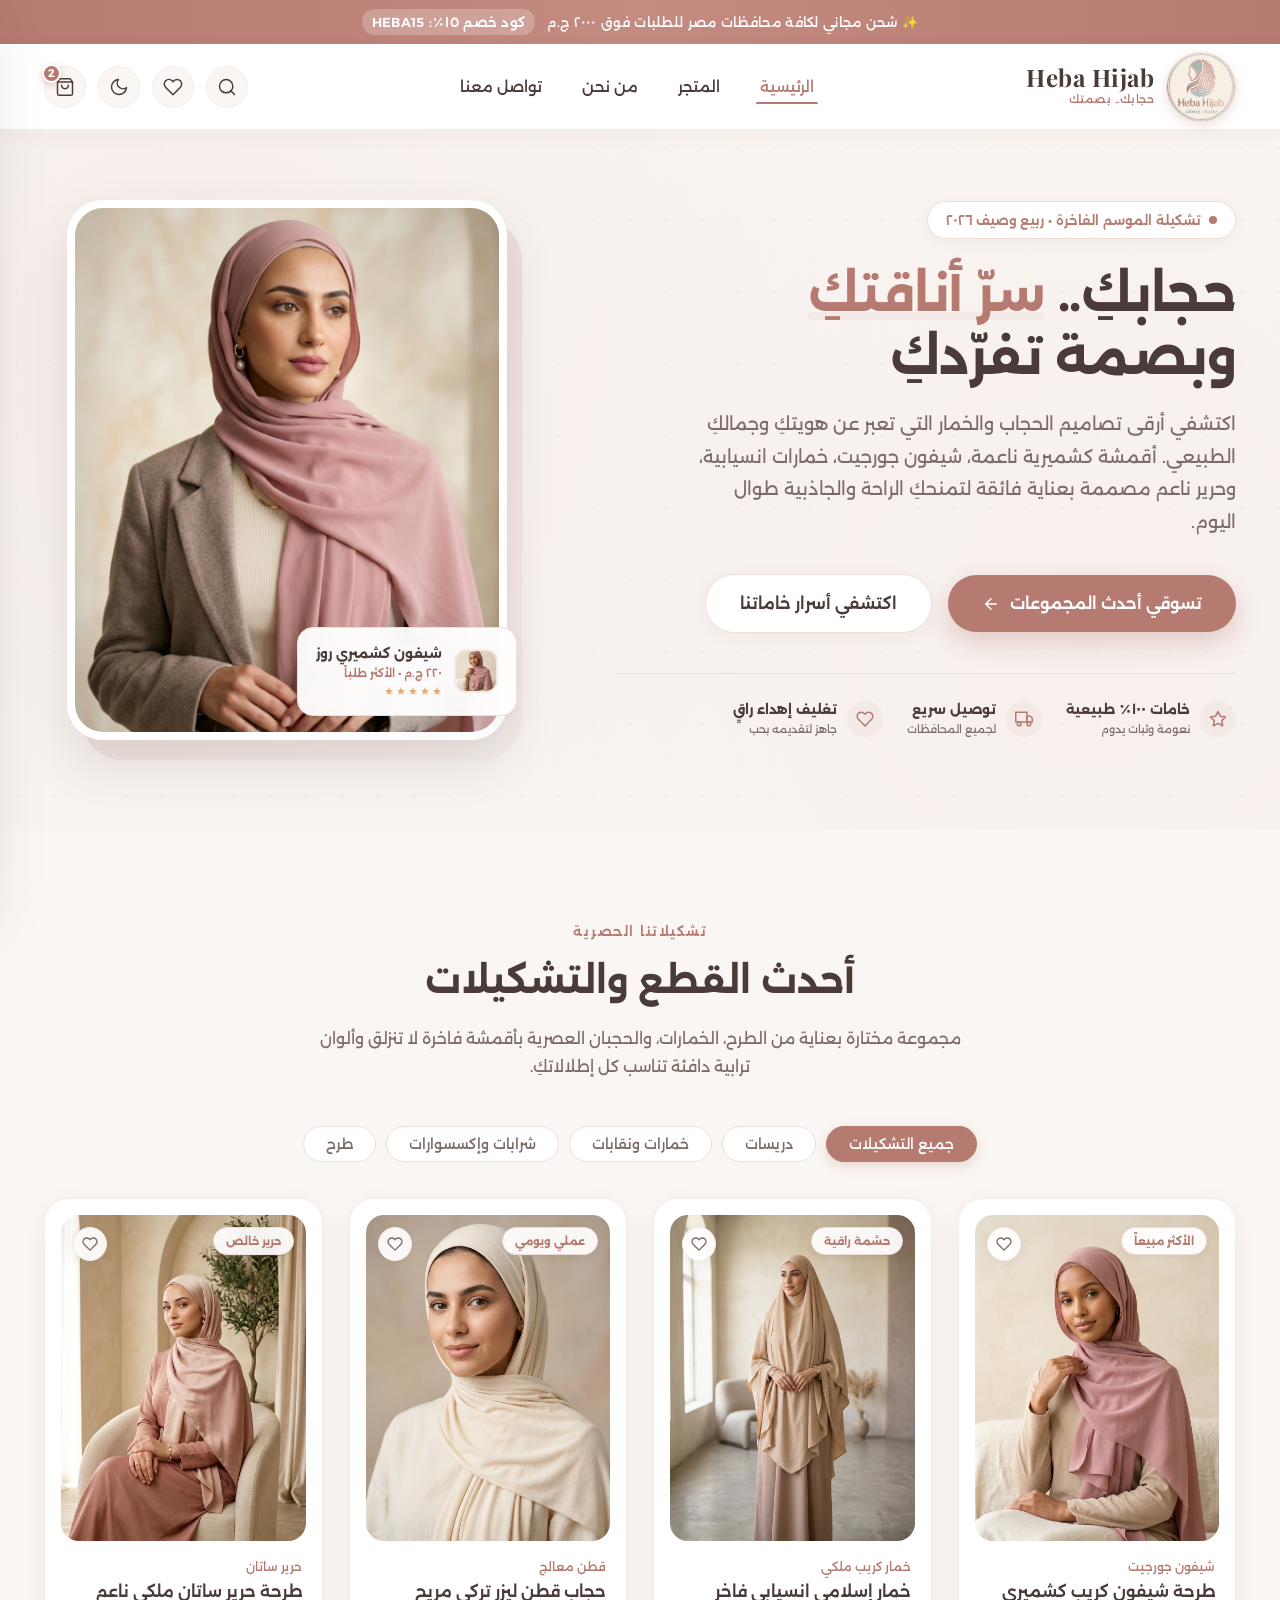
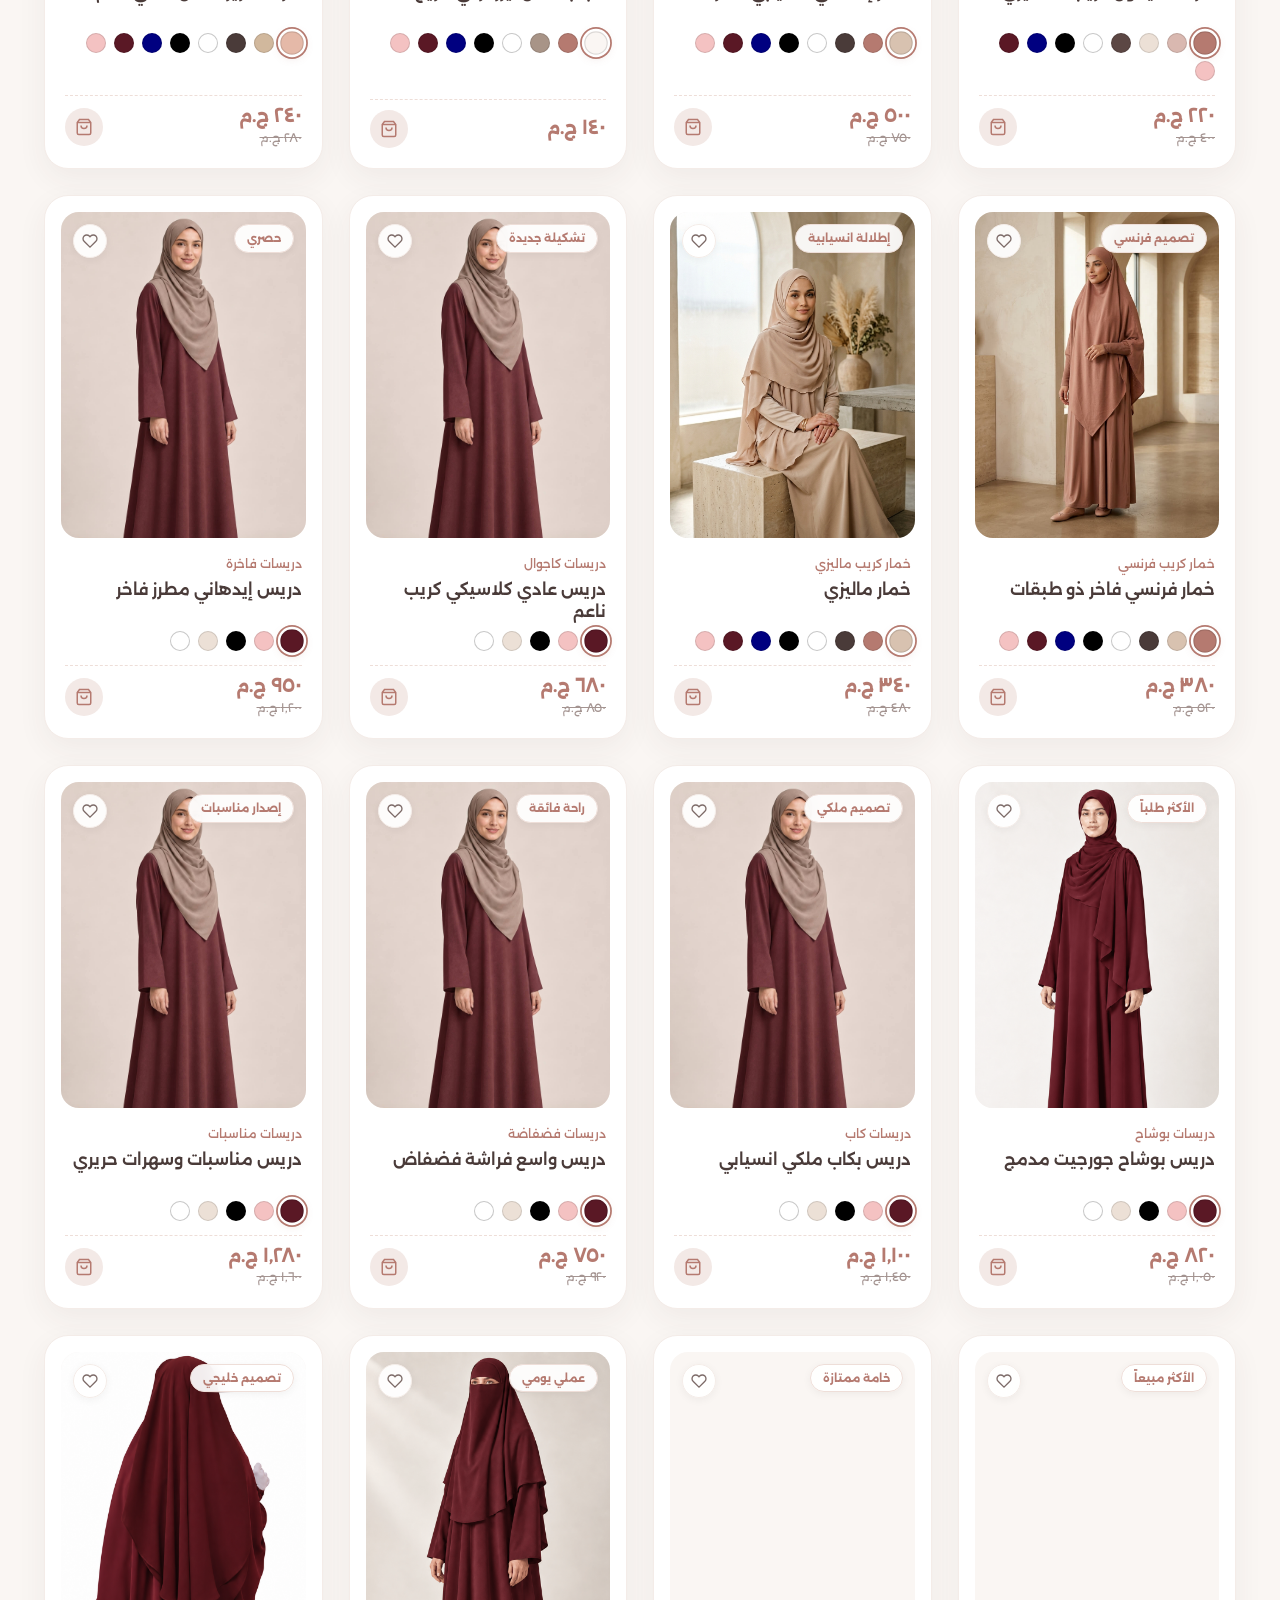
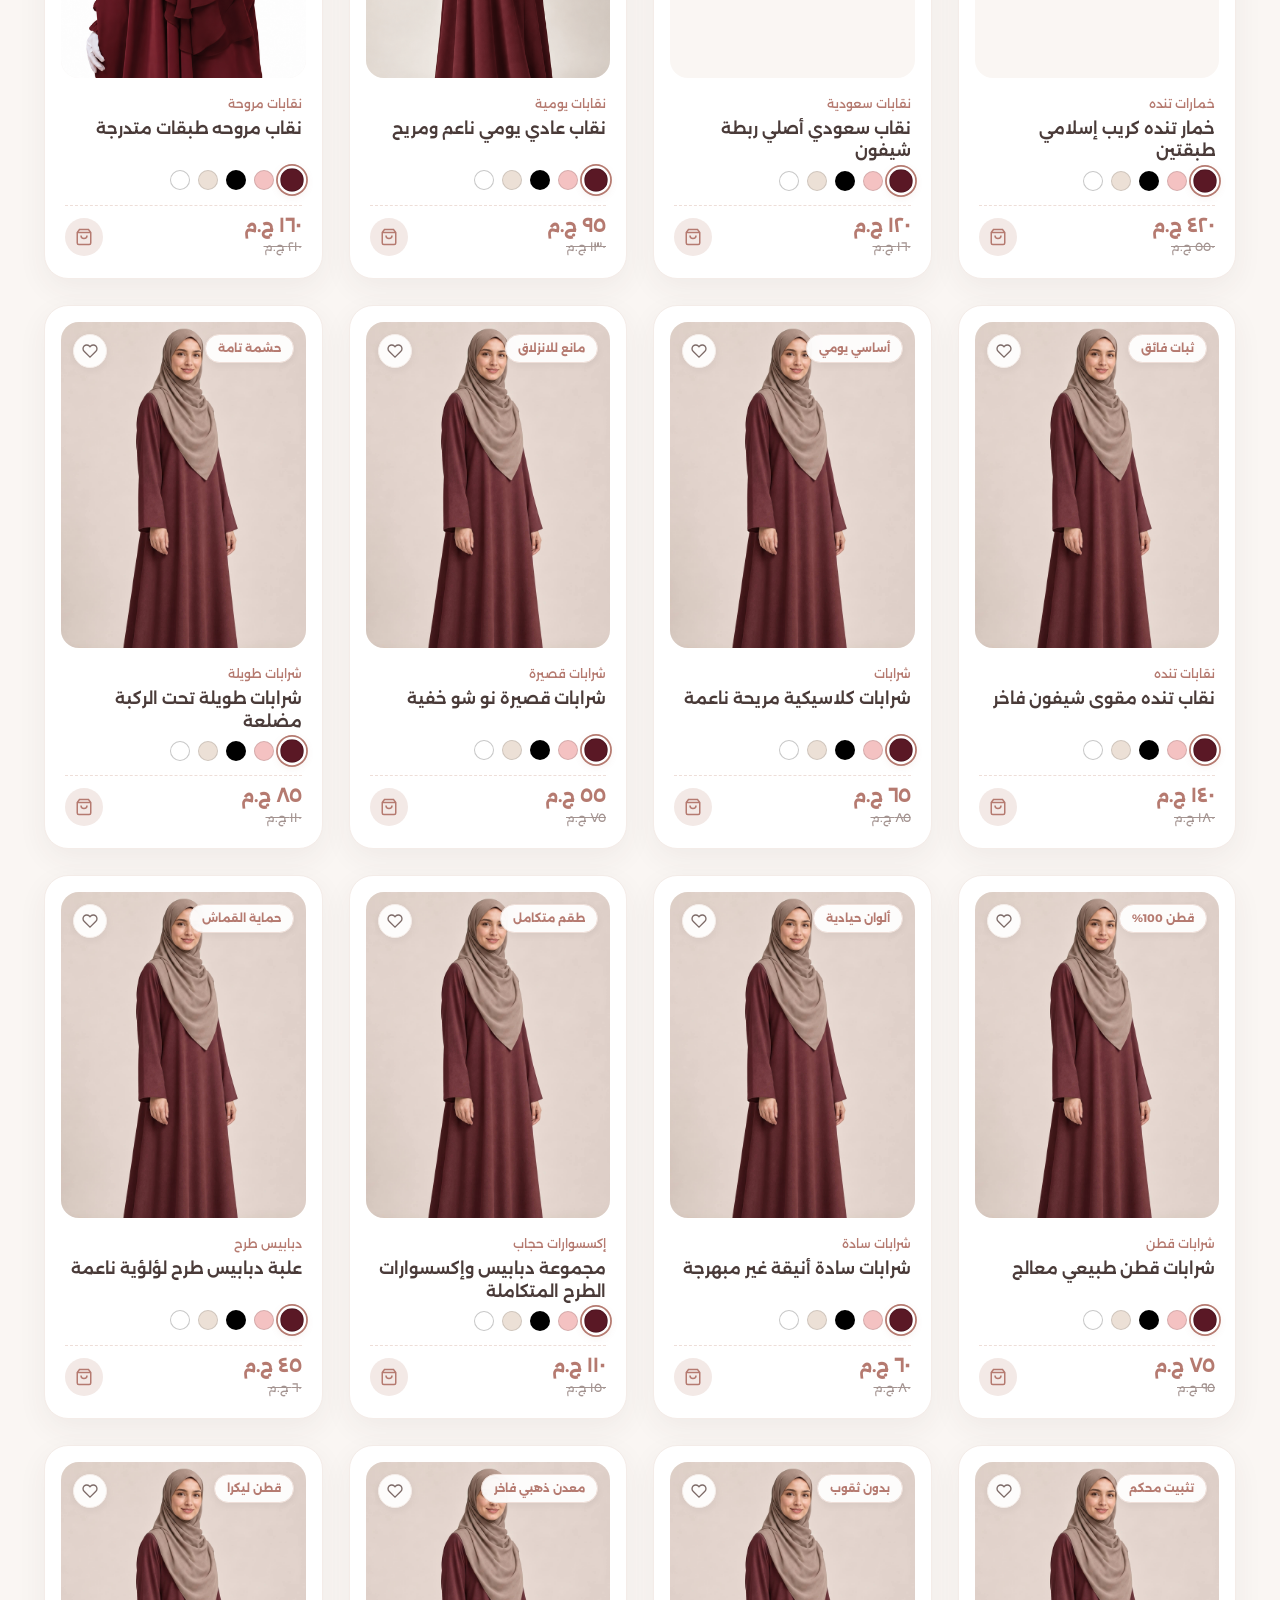
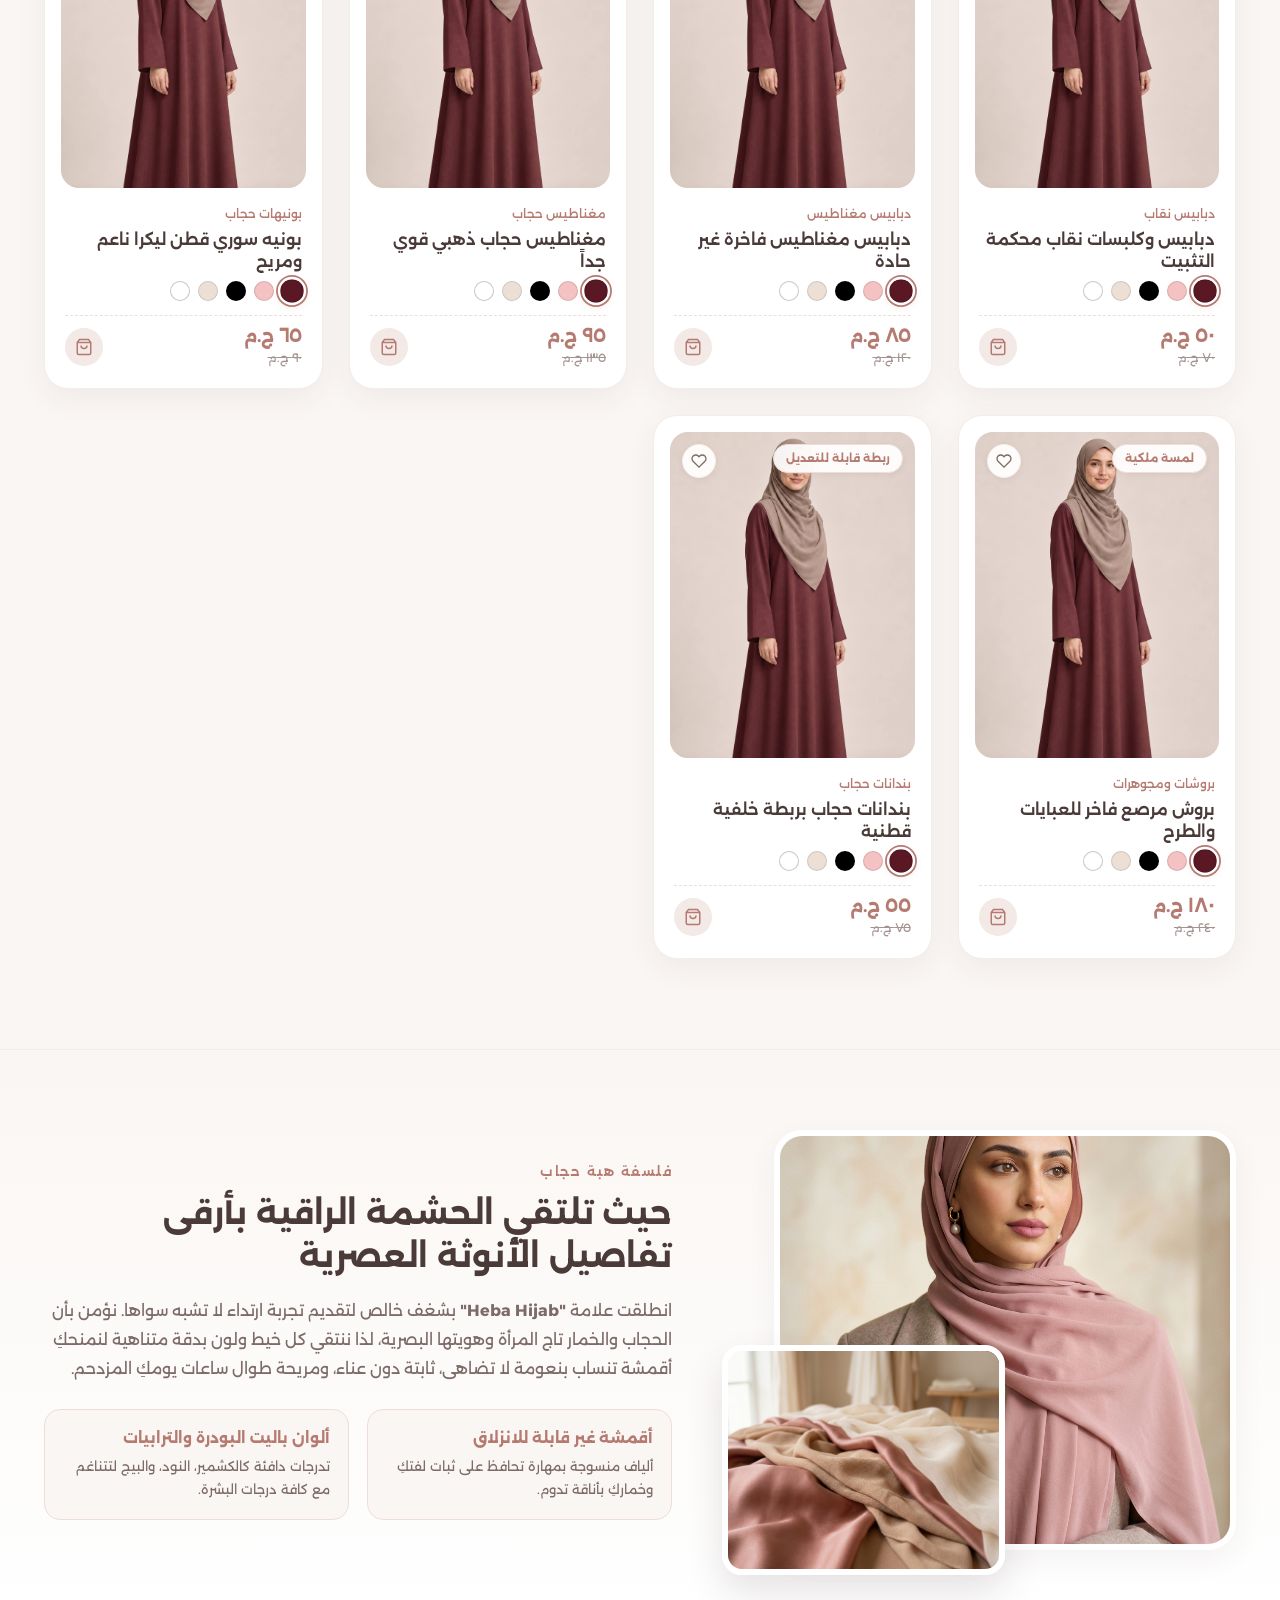
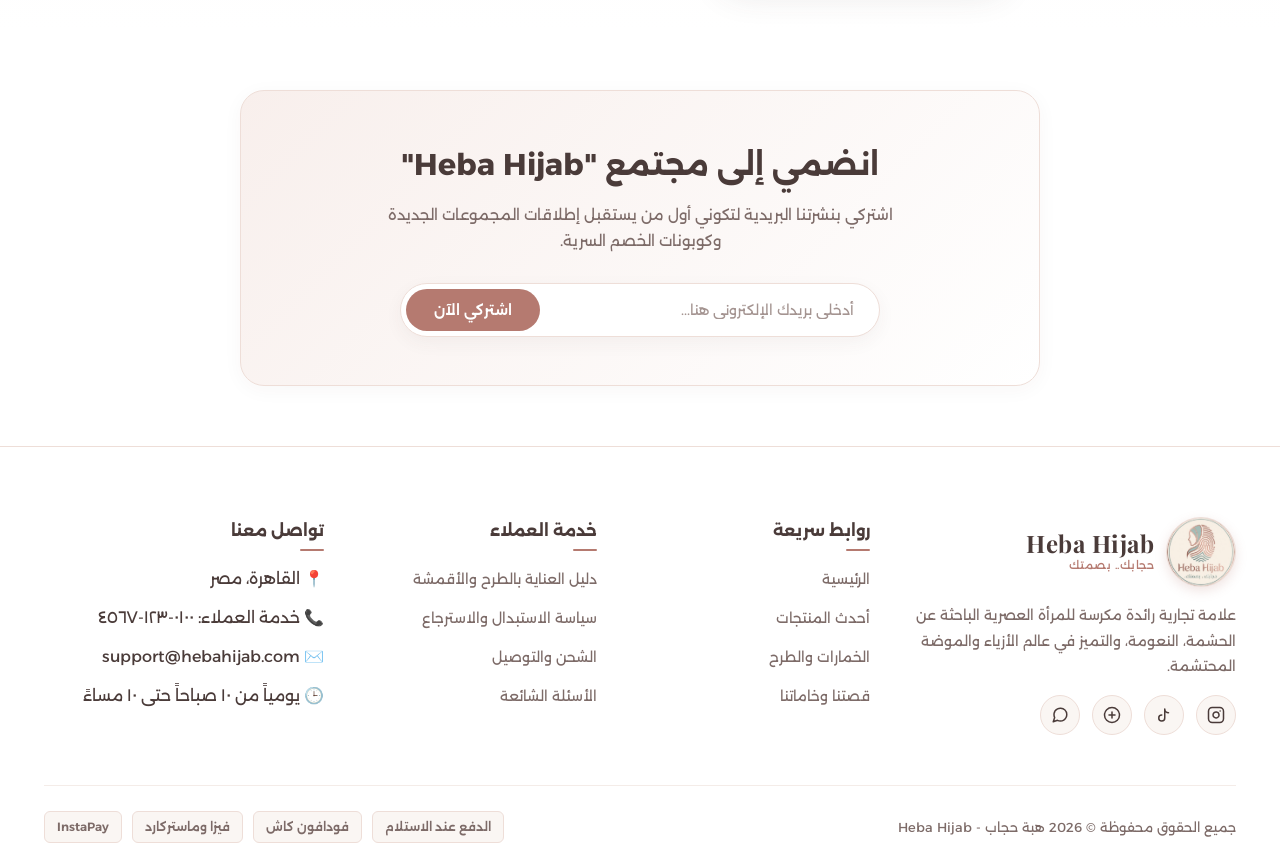
==== index.html @ 10b99b1f "update" ====
<!doctype html>
<html lang="ar" dir="rtl">
  <head>
    <meta charset="UTF-8" />
    <meta name="viewport" content="width=device-width, initial-scale=1.0" />
    <title>Heba Hijab | هبة حجاب - أزياء محتشمة، طرح وخمارات فاخرة</title>

    <!-- Primary Meta Tags for SEO -->
    <meta
      name="description"
      content="تسوقي أرقى أزياء المحجبات، طرح شيفون جورجيت، خمارات انسيابية، وحجاب قطن تركي وحرير من هبة حجاب Heba Hijab. خامات طبيعية لا تنزلق وشحن لجميع محافظات مصر."
    />
    <meta
      name="keywords"
      content="هبة حجاب, Heba Hijab, حجاب, طرح, خمار, أزياء محتشمة, طرح شيفون كريب, خمار انسيابي, حجاب تركي, فاشن محجبات مصر, متجر حجاب, ملابس محجبات راقية"
    />
    <link rel="canonical" href="https://hebahijab.com/" />
    <meta
      name="robots"
      content="index, follow, max-image-preview:large, max-snippet:-1, max-video-preview:-1"
    />
    <meta name="author" content="Heba Hijab" />
    <meta name="publisher" content="Heba Hijab" />
    <meta name="geo.region" content="EG" />
    <meta name="geo.placename" content="Cairo" />

    <!-- Mobile Browser & Theme Color -->
    <meta name="theme-color" content="#b57a70" />
    <meta name="msapplication-navbutton-color" content="#b57a70" />
    <meta name="apple-mobile-web-app-status-bar-style" content="#b57a70" />

    <!-- Open Graph / Facebook / WhatsApp -->
    <meta property="og:type" content="website" />
    <meta property="og:url" content="https://hebahijab.com/" />
    <meta property="og:site_name" content="Heba Hijab | هبة حجاب" />
    <meta
      property="og:title"
      content="Heba Hijab | هبة حجاب - أزياء محتشمة، طرح وخمارات فاخرة"
    />
    <meta
      property="og:description"
      content="اكتشفي تشكيلة هبة حجاب الحصرية من الطرح الشيفون، الخمارات الانسيابية، وأطقم الحجاب الفاخرة بأرقى الخامات الطبيعية والتوصيل لكافة المحافظات."
    />
    <meta
      property="og:image"
      content="https://hebahijab.com/images/hero_hijab.jpg"
    />
    <meta property="og:image:width" content="1200" />
    <meta property="og:image:height" content="630" />
    <meta
      property="og:image:alt"
      content="تشكيلة هبة حجاب الفاخرة للأزياء المحتشمة"
    />
    <meta property="og:locale" content="ar_EG" />

    <!-- Twitter Cards -->
    <meta name="twitter:card" content="summary_large_image" />
    <meta
      name="twitter:title"
      content="Heba Hijab | هبة حجاب - أزياء محتشمة وأناقة متفردة"
    />
    <meta
      name="twitter:description"
      content="تسوقي أرقى تصاميم الحجاب والخمار والأقمشة الملكية مع هبة حجاب Heba Hijab. شحن لجميع محافظات مصر."
    />
    <meta
      name="twitter:image"
      content="https://hebahijab.com/images/hero_hijab.jpg"
    />
    <meta
      name="twitter:image:alt"
      content="موديل هبة حجاب ترتدي الحجاب الفاخر"
    />

    <!-- Google Fonts: Alexandria (Modern Arabic Sans) & Playfair Display (Luxury Latin) -->
    <link rel="preconnect" href="https://fonts.googleapis.com" />
    <link rel="preconnect" href="https://fonts.gstatic.com" crossorigin />
    <link
      href="https://fonts.googleapis.com/css2?family=Alexandria:wght@300;400;500;600;700&family=Playfair+Display:ital,wght@0,600;0,700;1,500&display=swap"
      rel="stylesheet"
    />

    <!-- Stylesheet -->
    <link rel="stylesheet" href="style.css" />

    <!-- Schema.org JSON-LD Structured Data for Google Rich Snippets -->
    <script type="application/ld+json">
      {
        "@context": "https://schema.org",
        "@graph": [
          {
            "@type": "ClothingStore",
            "@id": "https://hebahijab.com/#store",
            "name": "Heba Hijab | هبة حجاب",
            "url": "https://hebahijab.com/",
            "logo": "https://hebahijab.com/images/logo.png",
            "image": "https://hebahijab.com/images/hero_hijab.jpg",
            "description": "علامة تجارية مصرية رائدة للأزياء المحتشمة، الطرح الشيفون، الخمارات الانسيابية، وحجاب القطن والحرير الفاخر.",
            "priceRange": "$$",
            "currenciesAccepted": "EGP",
            "paymentAccepted": "Cash, Credit Card, Mobile Wallet",
            "address": {
              "@type": "PostalAddress",
              "addressCountry": "EG",
              "addressLocality": "Cairo"
            }
          },
          {
            "@type": "WebSite",
            "@id": "https://hebahijab.com/#website",
            "url": "https://hebahijab.com/",
            "name": "Heba Hijab",
            "publisher": {
              "@id": "https://hebahijab.com/#store"
            }
          },
          {
            "@type": "ItemList",
            "name": "أحدث تشكيلات هبة حجاب الحصرية",
            "itemListElement": [
              {
                "@type": "ListItem",
                "position": 1,
                "item": {
                  "@type": "Product",
                  "name": "طرحة شيفون كريب كشميري",
                  "image": "https://hebahijab.com/images/product_chiffon.jpg",
                  "description": "طرحة شيفون كريب كشميري ناعمة وثابتة لا تنزلق، مصممة بلون كشميري هادئ.",
                  "sku": "HH-CHIFFON-01",
                  "brand": {
                    "@type": "Brand",
                    "name": "Heba Hijab"
                  },
                  "offers": {
                    "@type": "Offer",
                    "price": "220.00",
                    "priceCurrency": "EGP",
                    "availability": "https://schema.org/InStock",
                    "url": "https://hebahijab.com/#products"
                  }
                }
              },
              {
                "@type": "ListItem",
                "position": 2,
                "item": {
                  "@type": "Product",
                  "name": "خمار إسلامي انسيابي فاخر",
                  "image": "https://hebahijab.com/images/product_khimar.jpg",
                  "description": "خمار إسلامي كريب ملكي بقصة انسيابية واسعة وحشمة تامة بلون بيج نود جذاب.",
                  "sku": "HH-KHIMAR-02",
                  "brand": {
                    "@type": "Brand",
                    "name": "Heba Hijab"
                  },
                  "offers": {
                    "@type": "Offer",
                    "price": "500.00",
                    "priceCurrency": "EGP",
                    "availability": "https://schema.org/InStock",
                    "url": "https://hebahijab.com/#products"
                  }
                }
              },
              {
                "@type": "ListItem",
                "position": 3,
                "item": {
                  "@type": "Product",
                  "name": "حجاب قطن ليزر تركي مريح",
                  "image": "https://hebahijab.com/images/product_cotton.jpg",
                  "description": "حجاب قطن معالج ليزر تركي مريح، خفيف وعملي للاستخدام اليومي المستمر.",
                  "sku": "HH-COTTON-03",
                  "brand": {
                    "@type": "Brand",
                    "name": "Heba Hijab"
                  },
                  "offers": {
                    "@type": "Offer",
                    "price": "140.00",
                    "priceCurrency": "EGP",
                    "availability": "https://schema.org/InStock",
                    "url": "https://hebahijab.com/#products"
                  }
                }
              },
              {
                "@type": "ListItem",
                "position": 4,
                "item": {
                  "@type": "Product",
                  "name": "طرحة حرير ساتان ملكي ناعم",
                  "image": "https://hebahijab.com/images/product_silk.jpg",
                  "description": "طرحة حرير ساتان ملكية بلمعة أنثوية فاخرة وخامة ناعمة على البشرة للمناسبات والسهرات.",
                  "sku": "HH-SILK-04",
                  "brand": {
                    "@type": "Brand",
                    "name": "Heba Hijab"
                  },
                  "offers": {
                    "@type": "Offer",
                    "price": "240.00",
                    "priceCurrency": "EGP",
                    "availability": "https://schema.org/InStock",
                    "url": "https://hebahijab.com/#products"
                  }
                }
              },
              {
                "@type": "ListItem",
                "position": 5,
                "item": {
                  "@type": "Product",
                  "name": "خمار فرنسي فاخر ذو طبقات",
                  "image": "https://hebahijab.com/images/product_french_khimar.jpg",
                  "description": "خمار فرنسي فاخر ذو طبقات كريب ناعم وقصة مثلثة منسدلة بأكمام مدمجة لحشمة راقية وأناقة لا تضاهى.",
                  "sku": "HH-FR-KHIMAR-05",
                  "brand": {
                    "@type": "Brand",
                    "name": "Heba Hijab"
                  },
                  "offers": {
                    "@type": "Offer",
                    "price": "380.00",
                    "priceCurrency": "EGP",
                    "availability": "https://schema.org/InStock",
                    "url": "https://hebahijab.com/#products"
                  }
                }
              },
              {
                "@type": "ListItem",
                "position": 6,
                "item": {
                  "@type": "Product",
                  "name": "خمار ماليزي انسيابي كريب",
                  "image": "https://hebahijab.com/images/product_malaysian_khimar.jpg",
                  "description": "خمار ماليزي انسيابي كريب ناعم بطبقات متدرجة أنيقة وراحة استثنائية للاستخدام اليومي والمناسبات.",
                  "sku": "HH-MY-KHIMAR-06",
                  "brand": {
                    "@type": "Brand",
                    "name": "Heba Hijab"
                  },
                  "offers": {
                    "@type": "Offer",
                    "price": "340.00",
                    "priceCurrency": "EGP",
                    "availability": "https://schema.org/InStock",
                    "url": "https://hebahijab.com/#products"
                  }
                }
              }
            ]
          }
        ]
      }
    </script>

    <!-- Prevent Theme FOUC (Flash of Unstyled Content) -->
    <script>
      (function () {
        try {
          var saved = localStorage.getItem('heba_theme');
          var systemDark = window.matchMedia('(prefers-color-scheme: dark)').matches;
          if (saved === 'dark' || (!saved && systemDark)) {
            document.documentElement.classList.add('dark-theme');
            document.documentElement.setAttribute('data-theme', 'dark');
          } else {
            document.documentElement.classList.remove('dark-theme');
            document.documentElement.setAttribute('data-theme', 'light');
          }
        } catch (e) {}
      })();
    </script>
  </head>
  <body>
    <!-- Top Announcement Bar -->
    <aside class="top-bar" aria-label="شريط الإعلانات">
      <div class="top-bar-content">
        <span>✨ شحن مجاني لكافة محافظات مصر للطلبات فوق ٢٠٠٠ ج.م</span>
        <span class="discount-tag">كود خصم ١٥٪: HEBA15</span>
      </div>
    </aside>

    <!-- Header & Navigation -->
    <header class="site-header">
      <div class="container nav-inner">
        <!-- Brand Logo -->
        <a href="#" class="brand-logo" aria-label="Heba Hijab الرئيسية">
          <img src="images/logo.png" alt="شعار هبة حجاب - Heba Hijab" class="logo-monogram-img" width="48" height="48" />
          <div class="logo-text-group">
            <span class="brand-title">Heba Hijab</span>
            <span class="brand-subtitle">حجابك.. بصمتك</span>
          </div>
        </a>
        <!-- Navigation Links -->
        <nav>
          <ul class="nav-menu" id="navMenu">
            <li><a href="#hero" class="nav-link active">الرئيسية</a></li>
            <li><a href="#products" class="nav-link">المتجر</a></li>
            <li><a href="#story" class="nav-link">من نحن</a></li>
            <li><a href="#contact" class="nav-link">تواصل معنا</a></li>
          </ul>
        </nav>
        <!-- Action Buttons: Search, Wishlist, Theme & Cart -->
        <div class="nav-actions">
          <!-- Search Icon Button -->
          <button
            class="action-btn"
            id="searchOpenBtn"
            aria-label="البحث عن منتجات"
            title="البحث"
          >
            <svg
              viewBox="0 0 24 24"
              fill="none"
              stroke="currentColor"
              stroke-linecap="round"
              stroke-linejoin="round"
            >
              <circle cx="11" cy="11" r="8"></circle>
              <line x1="21" y1="21" x2="16.65" y2="16.65"></line>
            </svg>
          </button>
          <!-- Wishlist Icon (Redirects to favorites.html) -->
          <a
            href="favorites.html"
            class="action-btn"
            id="wishlistHeaderBtn"
            aria-label="المفضلة"
            title="المفضلة"
          >
            <svg
              viewBox="0 0 24 24"
              fill="none"
              stroke="currentColor"
              stroke-linecap="round"
              stroke-linejoin="round"
            >
              <path
                d="M20.84 4.61a5.5 5.5 0 0 0-7.78 0L12 5.67l-1.06-1.06a5.5 5.5 0 0 0-7.78 7.78l1.06 1.06L12 21.23l7.78-7.78 1.06-1.06a5.5 5.5 0 0 0 0-7.78z"
              ></path>
            </svg>
            <span class="cart-badge wishlist-badge" id="wishlistCount" style="display: none;">0</span>
          </a>
          <!-- Theme Toggle (Dark/Light Mode) -->
          <button
            class="action-btn theme-toggle-btn"
            id="themeToggleBtn"
            aria-label="تبديل الوضع الليلي والنهاري"
            title="تبديل المظهر"
          >
            <!-- Moon Icon (for Light Mode) -->
            <svg
              class="theme-icon moon-icon"
              viewBox="0 0 24 24"
              fill="none"
              stroke="currentColor"
              stroke-width="2"
              stroke-linecap="round"
              stroke-linejoin="round"
            >
              <path d="M21 12.79A9 9 0 1 1 11.21 3 7 7 0 0 0 21 12.79z"></path>
            </svg>
            <!-- Sun Icon (for Dark Mode) -->
            <svg
              class="theme-icon sun-icon"
              viewBox="0 0 24 24"
              fill="none"
              stroke="currentColor"
              stroke-width="2"
              stroke-linecap="round"
              stroke-linejoin="round"
            >
              <circle cx="12" cy="12" r="5"></circle>
              <line x1="12" y1="1" x2="12" y2="3"></line>
              <line x1="12" y1="21" x2="12" y2="23"></line>
              <line x1="4.22" y1="4.22" x2="5.64" y2="5.64"></line>
              <line x1="18.36" y1="18.36" x2="19.78" y2="19.78"></line>
              <line x1="1" y1="12" x2="3" y2="12"></line>
              <line x1="21" y1="12" x2="23" y2="12"></line>
              <line x1="4.22" y1="19.78" x2="5.64" y2="18.36"></line>
              <line x1="18.36" y1="5.64" x2="19.78" y2="4.22"></line>
            </svg>
          </button>
          <!-- Cart Button with Count Badge -->
          <button
            class="action-btn"
            id="cartOpenBtn"
            aria-label="سلة التسوق"
            title="سلة التسوق"
          >
            <svg
              viewBox="0 0 24 24"
              fill="none"
              stroke="currentColor"
              stroke-linecap="round"
              stroke-linejoin="round"
            >
              <path
                d="M6 2L3 6v14a2 2 0 0 0 2 2h14a2 2 0 0 0 2-2V6l-3-4z"
              ></path>
              <line x1="3" y1="6" x2="21" y2="6"></line>
              <path d="M16 10a4 4 0 0 1-8 0"></path>
            </svg>
            <span class="cart-badge" id="cartCount">2</span>
          </button>
          <!-- Mobile Menu Hamburger -->
          <button
            class="mobile-toggle"
            id="mobileToggle"
            aria-label="القائمة الجانبية"
          >
            <svg
              viewBox="0 0 24 24"
              fill="none"
              stroke="currentColor"
              stroke-width="2"
              stroke-linecap="round"
              stroke-linejoin="round"
            >
              <line x1="3" y1="12" x2="21" y2="12"></line>
              <line x1="3" y1="6" x2="21" y2="6"></line>
              <line x1="3" y1="18" x2="21" y2="18"></line>
            </svg>
          </button>
        </div>
      </div>

      <!-- Expandable Live Search Overlay -->
      <div class="header-search-overlay" id="headerSearchOverlay" aria-hidden="true">
        <div class="container search-overlay-inner">
          <div class="search-input-wrapper">
            <span class="search-icon-decor" aria-hidden="true">
              <svg viewBox="0 0 24 24" fill="none" stroke="currentColor" stroke-width="2" stroke-linecap="round" stroke-linejoin="round">
                <circle cx="11" cy="11" r="8"></circle>
                <line x1="21" y1="21" x2="16.65" y2="16.65"></line>
              </svg>
            </span>
            <input
              type="search"
              class="header-search-input"
              id="headerSearchInput"
              placeholder="ابحثي عن طرحة، خمار، لون (مثل: شيفون، كشمير، أسود)..."
              aria-label="ابحثي في المتجر"
              autocomplete="off"
              spellcheck="false"
            />
            <button
              type="button"
              class="search-clear-btn"
              id="searchClearBtn"
              aria-label="مسح نص البحث"
              title="مسح النص"
              style="display: none;"
            >مسح</button>
          </div>
          <button
            type="button"
            class="action-btn search-close-btn"
            id="searchCloseBtn"
            aria-label="إغلاق البحث"
            title="إغلاق"
          >
            <svg viewBox="0 0 24 24" fill="none" stroke="currentColor" stroke-width="2" stroke-linecap="round" stroke-linejoin="round">
              <line x1="18" y1="6" x2="6" y2="18"></line>
              <line x1="6" y1="6" x2="18" y2="18"></line>
            </svg>
          </button>
        </div>
      </div>
    </header>

    <!-- Main Content -->
    <main>
      <!-- Hero Section -->
      <section class="hero" id="hero">
        <div class="container hero-grid">
          <!-- Text Content -->
          <div class="hero-content">
            <div class="hero-badge">
              <span class="hero-badge-icon"></span>
              <span>تشكيلة الموسم الفاخرة • ربيع وصيف ٢٠٢٦</span>
            </div>

            <h1>
              حجابكِ.. <span class="highlight">سرّ أناقتكِ</span> وبصمة تفرّدكِ
            </h1>

            <p class="subtitle">
              اكتشفي أرقى تصاميم الحجاب والخمار التي تعبر عن هويتكِ وجمالكِ
              الطبيعي. أقمشة كشميرية ناعمة، شيفون جورجيت، خمارات انسيابية، وحرير
              ناعم مصممة بعناية فائقة لتمنحكِ الراحة والجاذبية طوال اليوم.
            </p>

            <div class="hero-cta-group">
              <a href="#products" class="btn btn-primary">
                <span>تسوقي أحدث المجموعات</span>
                <svg viewBox="0 0 24 24" fill="none" stroke="currentColor">
                  <path
                    stroke-linecap="round"
                    stroke-linejoin="round"
                    d="M19 12H5M12 19l-7-7 7-7"
                  />
                </svg>
              </a>
              <a href="#story" class="btn btn-secondary">
                <span>اكتشفي أسرار خاماتنا</span>
              </a>
            </div>

            <!-- Trust Chips -->
            <div class="hero-features">
              <div class="feature-item">
                <div class="feature-icon">
                  <svg
                    viewBox="0 0 24 24"
                    fill="none"
                    stroke="currentColor"
                    stroke-width="2"
                    stroke-linecap="round"
                    stroke-linejoin="round"
                  >
                    <path
                      d="M12 2l3.09 6.26L22 9.27l-5 4.87 1.18 6.88L12 17.77l-6.18 3.25L7 14.14 2 9.27l6.91-1.01L12 2z"
                    ></path>
                  </svg>
                </div>
                <div class="feature-text">
                  <h3 class="feature-title">خامات ١٠٠٪ طبيعية</h3>
                  <p>نعومة وثبات يدوم</p>
                </div>
              </div>

              <div class="feature-item">
                <div class="feature-icon">
                  <svg
                    viewBox="0 0 24 24"
                    fill="none"
                    stroke="currentColor"
                    stroke-width="2"
                    stroke-linecap="round"
                    stroke-linejoin="round"
                  >
                    <rect x="1" y="3" width="15" height="13"></rect>
                    <polygon
                      points="16 8 20 8 23 11 23 16 16 16 8"
                    ></polygon>
                    <circle cx="5.5" cy="18.5" r="2.5"></circle>
                    <circle cx="18.5" cy="18.5" r="2.5"></circle>
                  </svg>
                </div>
                <div class="feature-text">
                  <h3 class="feature-title">توصيل سريع</h3>
                  <p>لجميع المحافظات</p>
                </div>
              </div>

              <div class="feature-item">
                <div class="feature-icon">
                  <svg
                    viewBox="0 0 24 24"
                    fill="none"
                    stroke="currentColor"
                    stroke-width="2"
                    stroke-linecap="round"
                    stroke-linejoin="round"
                  >
                    <path
                      d="M20.84 4.61a5.5 5.5 0 0 0-7.78 0L12 5.67l-1.06-1.06a5.5 5.5 0 0 0-7.78 7.78l1.06 1.06L12 21.23l7.78-7.78 1.06-1.06a5.5 5.5 0 0 0 0-7.78z"
                    ></path>
                  </svg>
                </div>
                <div class="feature-text">
                  <h3 class="feature-title">تغليف إهداء راقٍ</h3>
                  <p>جاهز لتقديمه بحب</p>
                </div>
              </div>
            </div>
          </div>

          <!-- Hero Visual Media -->
          <div class="hero-visual">
            <div class="hero-backdrop-shape"></div>
            <div class="hero-image-wrapper">
              <img
                src="images/hero_hijab.jpg"
                alt="موديل أنيقة ترتدي طرحة شيفون كريب كشميري وحجاب فاخر من هبة حجاب Heba Hijab"
                loading="eager"
                fetchpriority="high"
                width="600"
                height="800"
              />
            </div>

            <!-- Floating Quality Card -->
            <div class="hero-floating-card">
              <div class="floating-avatar">
                <img
                  src="images/product_chiffon.jpg"
                  alt="طرحة شيفون كشميري روز الأكثر طلباً"
                  width="44"
                  height="44"
                  loading="eager"
                />
              </div>
              <div class="floating-info">
                <h4 class="floating-title">شيفون كشميري روز</h4>
                <p>٢٢٠ ج.م • الأكثر طلباً</p>
                <div class="floating-rating">
                  <span>★</span><span>★</span><span>★</span><span>★</span
                  ><span>★</span>
                </div>
              </div>
            </div>
          </div>
        </div>
      </section>

      <!-- Featured Products Section -->
      <section class="products-section" id="products">
        <div class="container">
          <!-- Section Header -->
          <div class="section-header">
            <span class="section-subtitle">تشكيلاتنا الحصرية</span>
            <h2 class="section-title">أحدث القطع والتشكيلات</h2>
            <p class="section-description">
              مجموعة مختارة بعناية من الطرح، الخمارات، والحجبان العصرية بأقمشة
              فاخرة لا تنزلق وألوان ترابية دافئة تناسب كل إطلالاتكِ.
            </p>
          </div>

          <!-- Filter Tabs (Single Level: 5 Exact Main Categories) -->
          <div class="filter-tabs" role="tablist" aria-label="أقسام المتجر الرئيسية">
            <button class="filter-btn active" data-category="all" role="tab" aria-selected="true">
              جميع التشكيلات
            </button>
            <button class="filter-btn" data-category="dresses" role="tab" aria-selected="false">
              دريسات
            </button>
            <button class="filter-btn" data-category="khimars-niqabs" role="tab" aria-selected="false">
              خمارات ونقابات
            </button>
            <button class="filter-btn" data-category="accessories" role="tab" aria-selected="false">
              شرابات وإكسسوارات
            </button>
            <button class="filter-btn" data-category="scarves" role="tab" aria-selected="false">
              طرح
            </button>
          </div>

          <!-- Active Search Results Summary Banner -->
          <div class="search-results-summary" id="searchResultsSummary" style="display: none;" role="status" aria-live="polite">
            <div class="search-summary-info">
              <span class="search-summary-icon" aria-hidden="true">
                <svg viewBox="0 0 24 24" fill="none" stroke="currentColor" stroke-width="2" stroke-linecap="round" stroke-linejoin="round">
                  <circle cx="11" cy="11" r="8"></circle>
                  <line x1="21" y1="21" x2="16.65" y2="16.65"></line>
                </svg>
              </span>
              <span class="search-summary-text">
                نتائج البحث عن: <strong id="searchSummaryQuery"></strong>
                <span class="search-summary-separator">—</span>
                <span class="search-summary-count" id="searchSummaryCount"></span>
              </span>
            </div>
            <button type="button" class="search-summary-reset-btn" id="searchSummaryResetBtn" aria-label="إلغاء البحث وعرض التشكيلات">
              <svg viewBox="0 0 24 24" fill="none" stroke="currentColor" stroke-width="2" stroke-linecap="round" stroke-linejoin="round">
                <path d="M3 12a9 9 0 1 0 9-9 9.75 9.75 0 0 0-6.74 2.74L3 8"></path>
                <path d="M3 3v5h5"></path>
              </svg>
              <span>إلغاء البحث</span>
            </button>
          </div>

          <!-- Product Grid (6 Minimalist Premium Cards) -->
          <div class="product-grid" id="productGrid">
            <!-- Product Card 1: Chiffon Hijab -->
            <article
              class="product-card"
              data-category="scarves" data-subcategory="chiffon"
              data-id="chiffon-crepe"
              data-description="طرحة شيفون جورجيت كريب كشميري خفيفة وانسيابية وثابتة على الرأس تناسب الإطلالات اليومية والعملية والمناسبات"
            >
              <div class="product-thumb-wrapper">
                <span class="product-badge">الأكثر مبيعاً</span>
                <button
                  class="wishlist-btn"
                  aria-label="أضف إلى المفضلة"
                  title="المفضلة"
                >
                  <svg
                    viewBox="0 0 24 24"
                    fill="none"
                    stroke="currentColor"
                    stroke-width="2"
                  >
                    <path
                      d="M20.84 4.61a5.5 5.5 0 0 0-7.78 0L12 5.67l-1.06-1.06a5.5 5.5 0 0 0-7.78 7.78l1.06 1.06L12 21.23l7.78-7.78 1.06-1.06a5.5 5.5 0 0 0 0-7.78z"
                    ></path>
                  </svg>
                </button>
                <img
                  src="images/product_chiffon.jpg"
                  alt="طرحة شيفون كريب كشميري ناعمة بلون كشميري ترابي فاخر"
                  loading="lazy"
                  decoding="async"
                  width="400"
                  height="500"
                />
                <div class="quick-add-overlay">
                  <button
                    class="btn-quick-add"
                    onclick="addProductFromCard(this)"
                  >
                    <svg
                      width="16"
                      height="16"
                      viewBox="0 0 24 24"
                      fill="none"
                      stroke="currentColor"
                      stroke-width="2"
                    >
                      <line x1="12" y1="5" x2="12" y2="19"></line>
                      <line x1="5" y1="12" x2="19" y2="12"></line>
                    </svg>
                    <span>أضيفي للسلة سريعاً</span>
                  </button>
                </div>
              </div>
              <div class="product-content">
                <span class="product-category">شيفون جورجيت</span>
                <h3 class="product-title">طرحة شيفون كريب كشميري</h3>
                <div class="product-swatches">
                  <span
                    class="swatch active"
                    style="background-color: #b57a70"
                    title="وردي ترابي"
                    data-color-name="وردي ترابي"
                    data-img="images/product_chiffon.jpg"
                    role="button"
                    tabindex="0"
                    aria-label="لون وردي ترابي"
                  ></span>
                  <span
                    class="swatch"
                    style="background-color: #d9b8b0"
                    title="كشمير فاتح"
                    data-color-name="كشمير فاتح"
                    data-img="images/product_chiffon_cashmere.jpg"
                    role="button"
                    tabindex="0"
                    aria-label="لون كشمير فاتح"
                  ></span>
                  <span
                    class="swatch"
                    style="background-color: #ece0d6"
                    title="بيج هادئ"
                    data-color-name="بيج هادئ"
                    data-img="images/product_chiffon_beige.jpg"
                    role="button"
                    tabindex="0"
                    aria-label="لون بيج هادئ"
                  ></span>
                  <span
                    class="swatch"
                    style="background-color: #5c4744"
                    title="بني شيكولاتة"
                    data-color-name="بني شيكولاتة"
                    data-img="images/product_chiffon_brown.jpg"
                    role="button"
                    tabindex="0"
                    aria-label="لون بني شيكولاتة"
                  ></span>
                  <span
                    class="swatch"
                    style="background-color: #ffffff"
                    title="أبيض ناصع"
                    data-color-name="أبيض ناصع"
                    data-img="images/product_chiffon_white.jpg"
                    role="button"
                    tabindex="0"
                    aria-label="لون أبيض ناصع"
                  ></span>
                  <span
                    class="swatch"
                    style="background-color: #000000"
                    title="أسود ملكي"
                    data-color-name="أسود ملكي"
                    data-img="images/product_chiffon_black.jpg"
                    role="button"
                    tabindex="0"
                    aria-label="لون أسود ملكي"
                  ></span>
                  <span
                    class="swatch"
                    style="background-color: #000080"
                    title="كحلي ملكي"
                    data-color-name="كحلي ملكي"
                    data-img="images/product_chiffon_blue.jpg"
                    role="button"
                    tabindex="0"
                    aria-label="لون كحلي ملكي"
                  ></span>
                  <span
                    class="swatch"
                    style="background-color: #5A1825"
                    title="برجاندي"
                    data-color-name="برجاندي"
                    data-img="images/product_chiffon_burgundy.jpg"
                    role="button"
                    tabindex="0"
                    aria-label="لون برجاندي"
                  ></span>
                  <span
                    class="swatch"
                    style="background-color: #f4c2c2"
                    title="بينك ناعم"
                    data-color-name="بينك ناعم"
                    data-img="images/product_chiffon_pink.jpg"
                    role="button"
                    tabindex="0"
                    aria-label="لون بينك ناعم"
                  ></span>
                </div>
                <div class="product-footer">
                  <div class="price-box">
                    <span class="price-current">٢٢٠ ج.م</span>
                    <span class="price-old">٤٠٠ ج.م</span>
                  </div>
                  <button
                    class="card-cart-btn"
                    onclick="addProductFromCard(this)"
                    aria-label="أضيفي للسلة"
                    title="أضيفي للسلة"
                  >
                    <svg
                      viewBox="0 0 24 24"
                      fill="none"
                      stroke="currentColor"
                      stroke-width="2"
                    >
                      <path
                        d="M6 2L3 6v14a2 2 0 0 0 2 2h14a2 2 0 0 0 2-2V6l-3-4z"
                      ></path>
                      <line x1="3" y1="6" x2="21" y2="6"></line>
                      <path d="M16 10a4 4 0 0 1-8 0"></path>
                    </svg>
                  </button>
                </div>
              </div>
            </article>

            <!-- Product Card 2: Flowing Khimar -->
            <article
              class="product-card"
              data-category="khimars-niqabs" data-subcategory="khimar"
              data-id="flowing-khimar"
              data-description="خمار إسلامي كريب ملكي بقصة انسيابية واسعة وحشمة تامة بلون بيج نود جذاب وقماش غير شفاف"
            >
              <div class="product-thumb-wrapper">
                <span class="product-badge">حشمة راقية</span>
                <button
                  class="wishlist-btn"
                  aria-label="أضف إلى المفضلة"
                  title="المفضلة"
                >
                  <svg
                    viewBox="0 0 24 24"
                    fill="none"
                    stroke="currentColor"
                    stroke-width="2"
                  >
                    <path
                      d="M20.84 4.61a5.5 5.5 0 0 0-7.78 0L12 5.67l-1.06-1.06a5.5 5.5 0 0 0-7.78 7.78l1.06 1.06L12 21.23l7.78-7.78 1.06-1.06a5.5 5.5 0 0 0 0-7.78z"
                    ></path>
                  </svg>
                </button>
                <img
                  src="images/product_khimar.jpg"
                  alt="خمار إسلامي انسيابي كريب ملكي بيج نود ساتر وأنيق من هبة حجاب"
                  loading="lazy"
                  decoding="async"
                  width="400"
                  height="500"
                />
                <div class="quick-add-overlay">
                  <button
                    class="btn-quick-add"
                    onclick="addProductFromCard(this)"
                  >
                    <svg
                      width="16"
                      height="16"
                      viewBox="0 0 24 24"
                      fill="none"
                      stroke="currentColor"
                      stroke-width="2"
                    >
                      <line x1="12" y1="5" x2="12" y2="19"></line>
                      <line x1="5" y1="12" x2="19" y2="12"></line>
                    </svg>
                    <span>أضيفي للسلة سريعاً</span>
                  </button>
                </div>
              </div>
              <div class="product-content">
                <span class="product-category">خمار كريب ملكي</span>
                <h3 class="product-title">خمار إسلامي انسيابي فاخر</h3>
                <div class="product-swatches">
                  <span
                    class="swatch active"
                    style="background-color: #d8c2b0"
                    title="بيج نود"
                    data-color-name="بيج نود"
                    data-img="images/product_khimar.jpg"
                    role="button"
                    tabindex="0"
                    aria-label="لون بيج نود"
                  ></span>
                  <span
                    class="swatch"
                    style="background-color: #b57a70"
                    title="كشمير"
                    data-color-name="كشمير"
                    data-img="images/product_khimar_cashmere.jpg"
                    role="button"
                    tabindex="0"
                    aria-label="لون كشمير"
                  ></span>
                  <span
                    class="swatch"
                    style="background-color: #4a3b39"
                    title="بني دافئ"
                    data-color-name="بني دافئ"
                    data-img="images/product_khimar_brown.jpg"
                    role="button"
                    tabindex="0"
                    aria-label="لون بني دافئ"
                  ></span>
                  <span
                    class="swatch"
                    style="background-color: #ffffff"
                    title="أبيض ناصع"
                    data-color-name="أبيض ناصع"
                    data-img="images/product_khimar_white.jpg"
                    role="button"
                    tabindex="0"
                    aria-label="لون أبيض ناصع"
                  ></span>
                  <span
                    class="swatch"
                    style="background-color: #000000"
                    title="أسود ملكي"
                    data-color-name="أسود ملكي"
                    data-img="images/product_khimar_black.jpg"
                    role="button"
                    tabindex="0"
                    aria-label="لون أسود ملكي"
                  ></span>
                  <span
                    class="swatch"
                    style="background-color: #000080"
                    title="كحلي ملكي"
                    data-color-name="كحلي ملكي"
                    data-img="images/product_khimar_blue.jpg"
                    role="button"
                    tabindex="0"
                    aria-label="لون كحلي ملكي"
                  ></span>
                  <span
                    class="swatch"
                    style="background-color: #5A1825"
                    title="برجاندي"
                    data-color-name="برجاندي"
                    data-img="images/product_khimar_burgundy.jpg"
                    role="button"
                    tabindex="0"
                    aria-label="لون برجاندي"
                  ></span>
                  <span
                    class="swatch"
                    style="background-color: #f4c2c2"
                    title="بينك ناعم"
                    data-color-name="بينك ناعم"
                    data-img="images/product_khimar_pink.jpg"
                    role="button"
                    tabindex="0"
                    aria-label="لون بينك ناعم"
                  ></span>
                </div>
                <div class="product-footer">
                  <div class="price-box">
                    <span class="price-current">٥٠٠ ج.م</span>
                    <span class="price-old">٧٥٠ ج.م</span>
                  </div>
                  <button
                    class="card-cart-btn"
                    onclick="addProductFromCard(this)"
                    aria-label="أضيفي للسلة"
                    title="أضيفي للسلة"
                  >
                    <svg
                      viewBox="0 0 24 24"
                      fill="none"
                      stroke="currentColor"
                      stroke-width="2"
                    >
                      <path
                        d="M6 2L3 6v14a2 2 0 0 0 2 2h14a2 2 0 0 0 2-2V6l-3-4z"
                      ></path>
                      <line x1="3" y1="6" x2="21" y2="6"></line>
                      <path d="M16 10a4 4 0 0 1-8 0"></path>
                    </svg>
                  </button>
                </div>
              </div>
            </article>

            <!-- Product Card 3: Premium Cotton Hijab -->
            <article
              class="product-card"
              data-category="scarves" data-subcategory="cotton"
              data-id="cotton-hijab"
              data-description="حجاب قطن معالج ليزر تركي مريح، خفيف وبارد وعملي لا ينزلق ومناسب للاستخدام اليومي المستمر"
            >
              <div class="product-thumb-wrapper">
                <span class="product-badge">عملي ويومي</span>
                <button
                  class="wishlist-btn"
                  aria-label="أضف إلى المفضلة"
                  title="المفضلة"
                >
                  <svg
                    viewBox="0 0 24 24"
                    fill="none"
                    stroke="currentColor"
                    stroke-width="2"
                  >
                    <path
                      d="M20.84 4.61a5.5 5.5 0 0 0-7.78 0L12 5.67l-1.06-1.06a5.5 5.5 0 0 0-7.78 7.78l1.06 1.06L12 21.23l7.78-7.78 1.06-1.06a5.5 5.5 0 0 0 0-7.78z"
                    ></path>
                  </svg>
                </button>
                <img
                  src="images/product_cotton.jpg"
                  alt="حجاب قطن ليزر تركي مريح وعملي لا ينزلق من هبة حجاب"
                  loading="lazy"
                  decoding="async"
                  width="400"
                  height="500"
                />
                <div class="quick-add-overlay">
                  <button
                    class="btn-quick-add"
                    onclick="addProductFromCard(this)"
                  >
                    <svg
                      width="16"
                      height="16"
                      viewBox="0 0 24 24"
                      fill="none"
                      stroke="currentColor"
                      stroke-width="2"
                    >
                      <line x1="12" y1="5" x2="12" y2="19"></line>
                      <line x1="5" y1="12" x2="19" y2="12"></line>
                    </svg>
                    <span>أضيفي للسلة سريعاً</span>
                  </button>
                </div>
              </div>
              <div class="product-content">
                <span class="product-category">قطن معالج</span>
                <h3 class="product-title">حجاب قطن ليزر تركي مريح</h3>
                <div class="product-swatches">
                  <span
                    class="swatch active"
                    style="background-color: #faf6f3"
                    title="أوف وايت / كريم"
                    data-color-name="أوف وايت / كريم"
                    data-img="images/product_cotton.jpg"
                    role="button"
                    tabindex="0"
                    aria-label="لون أوف وايت / كريم"
                  ></span>
                  <span
                    class="swatch"
                    style="background-color: #b57a70"
                    title="كشمير وردي"
                    data-color-name="كشمير وردي"
                    data-img="images/product_cotton_cashmere.jpg"
                    role="button"
                    tabindex="0"
                    aria-label="لون كشمير وردي"
                  ></span>
                  <span
                    class="swatch"
                    style="background-color: #a89487"
                    title="رمادي دافئ"
                    data-color-name="رمادي دافئ"
                    data-img="images/product_cotton_gray.jpg"
                    role="button"
                    tabindex="0"
                    aria-label="لون رمادي دافئ"
                  ></span>
                  <span
                    class="swatch"
                    style="background-color: #ffffff"
                    title="أبيض ناصع"
                    data-color-name="أبيض ناصع"
                    data-img="images/product_cotton_white.jpg"
                    role="button"
                    tabindex="0"
                    aria-label="لون أبيض ناصع"
                  ></span>
                  <span
                    class="swatch"
                    style="background-color: #000000"
                    title="أسود ملكي"
                    data-color-name="أسود ملكي"
                    data-img="images/product_cotton_black.jpg"
                    role="button"
                    tabindex="0"
                    aria-label="لون أسود ملكي"
                  ></span>
                  <span
                    class="swatch"
                    style="background-color: #000080"
                    title="كحلي ملكي"
                    data-color-name="كحلي ملكي"
                    data-img="images/product_cotton_blue.jpg"
                    role="button"
                    tabindex="0"
                    aria-label="لون كحلي ملكي"
                  ></span>
                  <span
                    class="swatch"
                    style="background-color: #5A1825"
                    title="برجاندي"
                    data-color-name="برجاندي"
                    data-img="images/product_cotton_burgundy.jpg"
                    role="button"
                    tabindex="0"
                    aria-label="لون برجاندي"
                  ></span>
                  <span
                    class="swatch"
                    style="background-color: #f4c2c2"
                    title="بينك ناعم"
                    data-color-name="بينك ناعم"
                    data-img="images/product_cotton_pink.jpg"
                    role="button"
                    tabindex="0"
                    aria-label="لون بينك ناعم"
                  ></span>
                </div>
                <div class="product-footer">
                  <div class="price-box">
                    <span class="price-current">١٤٠ ج.م</span>
                  </div>
                  <button
                    class="card-cart-btn"
                    onclick="addProductFromCard(this)"
                    aria-label="أضيفي للسلة"
                    title="أضيفي للسلة"
                  >
                    <svg
                      viewBox="0 0 24 24"
                      fill="none"
                      stroke="currentColor"
                      stroke-width="2"
                    >
                      <path
                        d="M6 2L3 6v14a2 2 0 0 0 2 2h14a2 2 0 0 0 2-2V6l-3-4z"
                      ></path>
                      <line x1="3" y1="6" x2="21" y2="6"></line>
                      <path d="M16 10a4 4 0 0 1-8 0"></path>
                    </svg>
                  </button>
                </div>
              </div>
            </article>

            <!-- Product Card 4: Silk Satin Scarf -->
            <article
              class="product-card"
              data-category="scarves" data-subcategory="silk"
              data-id="silk-satin"
              data-description="طرحة حرير ساتان ملكية بلمعة أنثوية فاخرة وخامة ناعمة على البشرة للمناسبات والسهرات الراقية"
            >
              <div class="product-thumb-wrapper">
                <span class="product-badge">حرير خالص</span>
                <button
                  class="wishlist-btn"
                  aria-label="أضف إلى المفضلة"
                  title="المفضلة"
                >
                  <svg
                    viewBox="0 0 24 24"
                    fill="none"
                    stroke="currentColor"
                    stroke-width="2"
                  >
                    <path
                      d="M20.84 4.61a5.5 5.5 0 0 0-7.78 0L12 5.67l-1.06-1.06a5.5 5.5 0 0 0-7.78 7.78l1.06 1.06L12 21.23l7.78-7.78 1.06-1.06a5.5 5.5 0 0 0 0-7.78z"
                    ></path>
                  </svg>
                </button>
                <img
                  src="images/product_silk.jpg"
                  alt="طرحة حرير ساتان ملكي ناعم بلون الشامبين والروز جولد للسهرات من هبة حجاب"
                  loading="lazy"
                  decoding="async"
                  width="400"
                  height="500"
                />
                <div class="quick-add-overlay">
                  <button
                    class="btn-quick-add"
                    onclick="addProductFromCard(this)"
                  >
                    <svg
                      width="16"
                      height="16"
                      viewBox="0 0 24 24"
                      fill="none"
                      stroke="currentColor"
                      stroke-width="2"
                    >
                      <line x1="12" y1="5" x2="12" y2="19"></line>
                      <line x1="5" y1="12" x2="19" y2="12"></line>
                    </svg>
                    <span>أضيفي للسلة سريعاً</span>
                  </button>
                </div>
              </div>
              <div class="product-content">
                <span class="product-category">حرير ساتان</span>
                <h3 class="product-title">طرحة حرير ساتان ملكي ناعم</h3>
                <div class="product-swatches">
                  <span
                    class="swatch active"
                    style="background-color: #e5b9a8"
                    title="روز جولد"
                    data-color-name="روز جولد"
                    data-img="images/product_silk.jpg"
                    role="button"
                    tabindex="0"
                    aria-label="لون روز جولد"
                  ></span>
                  <span
                    class="swatch"
                    style="background-color: #d1b89d"
                    title="شامبين كريمي"
                    data-color-name="شامبين كريمي"
                    data-img="images/product_silk_champagne.jpg"
                    role="button"
                    tabindex="0"
                    aria-label="لون شامبين كريمي"
                  ></span>
                  <span
                    class="swatch"
                    style="background-color: #4a3b39"
                    title="بني قهوة دافئ"
                    data-color-name="بني قهوة دافئ"
                    data-img="images/product_silk_brown.jpg"
                    role="button"
                    tabindex="0"
                    aria-label="لون بني قهوة دافئ"
                  ></span>
                  <span
                    class="swatch"
                    style="background-color: #ffffff"
                    title="أبيض ناصع"
                    data-color-name="أبيض ناصع"
                    data-img="images/product_silk_white.jpg"
                    role="button"
                    tabindex="0"
                    aria-label="لون أبيض ناصع"
                  ></span>
                  <span
                    class="swatch"
                    style="background-color: #000000"
                    title="أسود ملكي"
                    data-color-name="أسود ملكي"
                    data-img="images/product_silk_black.jpg"
                    role="button"
                    tabindex="0"
                    aria-label="لون أسود ملكي"
                  ></span>
                  <span
                    class="swatch"
                    style="background-color: #000080"
                    title="كحلي ملكي"
                    data-color-name="كحلي ملكي"
                    data-img="images/product_silk_blue.jpg"
                    role="button"
                    tabindex="0"
                    aria-label="لون كحلي ملكي"
                  ></span>
                  <span
                    class="swatch"
                    style="background-color: #5A1825"
                    title="برجاندي"
                    data-color-name="برجاندي"
                    data-img="images/product_silk_burgundy.jpg"
                    role="button"
                    tabindex="0"
                    aria-label="لون برجاندي"
                  ></span>
                  <span
                    class="swatch"
                    style="background-color: #f4c2c2"
                    title="بينك ناعم"
                    data-color-name="بينك ناعم"
                    data-img="images/product_silk_pink.jpg"
                    role="button"
                    tabindex="0"
                    aria-label="لون بينك ناعم"
                  ></span>
                </div>
                <div class="product-footer">
                  <div class="price-box">
                    <span class="price-current">٢٤٠ ج.م</span>
                    <span class="price-old">٢٨٠ ج.م</span>
                  </div>
                  <button
                    class="card-cart-btn"
                    onclick="addProductFromCard(this)"
                    aria-label="أضيفي للسلة"
                    title="أضيفي للسلة"
                  >
                    <svg
                      viewBox="0 0 24 24"
                      fill="none"
                      stroke="currentColor"
                      stroke-width="2"
                    >
                      <path
                        d="M6 2L3 6v14a2 2 0 0 0 2 2h14a2 2 0 0 0 2-2V6l-3-4z"
                      ></path>
                      <line x1="3" y1="6" x2="21" y2="6"></line>
                      <path d="M16 10a4 4 0 0 1-8 0"></path>
                    </svg>
                  </button>
                </div>
              </div>
            </article>

            <!-- Product Card 5: French Khimar -->
            <article
              class="product-card"
              data-category="khimars-niqabs" data-subcategory="khimar"
              data-id="french-khimar"
              data-description="خمار فرنسي فاخر ذو طبقات كريب ناعم وقصة مثلثة منسدلة بأكمام مدمجة لحشمة راقية وأناقة لا تضاهى"
            >
              <div class="product-thumb-wrapper">
                <span class="product-badge">تصميم فرنسي</span>
                <button
                  class="wishlist-btn"
                  aria-label="أضف إلى المفضلة"
                  title="المفضلة"
                >
                  <svg
                    viewBox="0 0 24 24"
                    fill="none"
                    stroke="currentColor"
                    stroke-width="2"
                  >
                    <path
                      d="M20.84 4.61a5.5 5.5 0 0 0-7.78 0L12 5.67l-1.06-1.06a5.5 5.5 0 0 0-7.78 7.78l1.06 1.06L12 21.23l7.78-7.78 1.06-1.06a5.5 5.5 0 0 0 0-7.78z"
                    ></path>
                  </svg>
                </button>
                <img
                  src="images/product_french_khimar.jpg"
                  alt="خمار فرنسي فاخر ذو طبقات كريب ناعم وقصة مثلثة من هبة حجاب"
                  loading="lazy"
                  decoding="async"
                  width="400"
                  height="500"
                />
                <div class="quick-add-overlay">
                  <button
                    class="btn-quick-add"
                    onclick="addProductFromCard(this)"
                  >
                    <svg
                      width="16"
                      height="16"
                      viewBox="0 0 24 24"
                      fill="none"
                      stroke="currentColor"
                      stroke-width="2"
                    >
                      <line x1="12" y1="5" x2="12" y2="19"></line>
                      <line x1="5" y1="12" x2="19" y2="12"></line>
                    </svg>
                    <span>أضيفي للسلة سريعاً</span>
                  </button>
                </div>
              </div>
              <div class="product-content">
                <span class="product-category">خمار كريب فرنسي</span>
                <h3 class="product-title">خمار فرنسي فاخر ذو طبقات</h3>
                <div class="product-swatches">
                  <span
                    class="swatch active"
                    style="background-color: #b57a70"
                    title="كشمير"
                    data-color-name="كشمير"
                    data-img="images/product_french_khimar.jpg"
                    role="button"
                    tabindex="0"
                    aria-label="لون كشمير"
                  ></span>
                  <span
                    class="swatch"
                    style="background-color: #d8c2b0"
                    title="بيج نود"
                    data-color-name="بيج نود"
                    data-img="images/product_french_khimar_beige.jpg"
                    role="button"
                    tabindex="0"
                    aria-label="لون بيج نود"
                  ></span>
                  <span
                    class="swatch"
                    style="background-color: #4a3b39"
                    title="بني دافئ"
                    data-color-name="بني دافئ"
                    data-img="images/product_french_khimar_brown.jpg"
                    role="button"
                    tabindex="0"
                    aria-label="لون بني دافئ"
                  ></span>
                  <span
                    class="swatch"
                    style="background-color: #ffffff"
                    title="أبيض ناصع"
                    data-color-name="أبيض ناصع"
                    data-img="images/product_french_khimar_white.jpg"
                    role="button"
                    tabindex="0"
                    aria-label="لون أبيض ناصع"
                  ></span>
                  <span
                    class="swatch"
                    style="background-color: #000000"
                    title="أسود ملكي"
                    data-color-name="أسود ملكي"
                    data-img="images/product_french_khimar_black.jpg"
                    role="button"
                    tabindex="0"
                    aria-label="لون أسود ملكي"
                  ></span>
                  <span
                    class="swatch"
                    style="background-color: #000080"
                    title="كحلي ملكي"
                    data-color-name="كحلي ملكي"
                    data-img="images/product_french_khimar_blue.jpg"
                    role="button"
                    tabindex="0"
                    aria-label="لون كحلي ملكي"
                  ></span>
                  <span
                    class="swatch"
                    style="background-color: #5A1825"
                    title="برجاندي"
                    data-color-name="برجاندي"
                    data-img="images/product_french_khimar_burgundy.jpg"
                    role="button"
                    tabindex="0"
                    aria-label="لون برجاندي"
                  ></span>
                  <span
                    class="swatch"
                    style="background-color: #f4c2c2"
                    title="بينك ناعم"
                    data-color-name="بينك ناعم"
                    data-img="images/product_french_khimar_pink.jpg"
                    role="button"
                    tabindex="0"
                    aria-label="لون بينك ناعم"
                  ></span>
                </div>
                <div class="product-footer">
                  <div class="price-box">
                    <span class="price-current">٣٨٠ ج.م</span>
                    <span class="price-old">٥٢٠ ج.م</span>
                  </div>
                  <button
                    class="card-cart-btn"
                    onclick="addProductFromCard(this)"
                    aria-label="أضيفي للسلة"
                    title="أضيفي للسلة"
                  >
                    <svg
                      viewBox="0 0 24 24"
                      fill="none"
                      stroke="currentColor"
                      stroke-width="2"
                    >
                      <path
                        d="M6 2L3 6v14a2 2 0 0 0 2 2h14a2 2 0 0 0 2-2V6l-3-4z"
                      ></path>
                      <line x1="3" y1="6" x2="21" y2="6"></line>
                      <path d="M16 10a4 4 0 0 1-8 0"></path>
                    </svg>
                  </button>
                </div>
              </div>
            </article>

            <!-- Product Card 6: Malaysian Khimar -->
            <article
              class="product-card"
              data-category="khimars-niqabs" data-subcategory="khimar"
              data-id="malaysian-khimar"
              data-description="خمار ماليزي كريب ناعم منسدل بقصة دائرية واسعة وتغطية كاملة مع ربطة داخلية مريحة وتثبيت ممتاز"
            >
              <div class="product-thumb-wrapper">
                <span class="product-badge">إطلالة انسيابية</span>
                <button
                  class="wishlist-btn"
                  aria-label="أضف إلى المفضلة"
                  title="المفضلة"
                >
                  <svg
                    viewBox="0 0 24 24"
                    fill="none"
                    stroke="currentColor"
                    stroke-width="2"
                  >
                    <path
                      d="M20.84 4.61a5.5 5.5 0 0 0-7.78 0L12 5.67l-1.06-1.06a5.5 5.5 0 0 0-7.78 7.78l1.06 1.06L12 21.23l7.78-7.78 1.06-1.06a5.5 5.5 0 0 0 0-7.78z"
                    ></path>
                  </svg>
                </button>
                <img
                  src="images/product_malaysian_khimar.jpg"
                  alt="خمار ماليزي انسيابي كريب ناعم بطبقات متدرجة أنيقة من هبة حجاب"
                  loading="lazy"
                  decoding="async"
                  width="400"
                  height="500"
                />
                <div class="quick-add-overlay">
                  <button
                    class="btn-quick-add"
                    onclick="addProductFromCard(this)"
                  >
                    <svg
                      width="16"
                      height="16"
                      viewBox="0 0 24 24"
                      fill="none"
                      stroke="currentColor"
                      stroke-width="2"
                    >
                      <line x1="12" y1="5" x2="12" y2="19"></line>
                      <line x1="5" y1="12" x2="19" y2="12"></line>
                    </svg>
                    <span>أضيفي للسلة سريعاً</span>
                  </button>
                </div>
              </div>
              <div class="product-content">
                <span class="product-category">خمار كريب ماليزي</span>
                <h3 class="product-title">خمار ماليزي </h3>
                <div class="product-swatches">
                  <span
                    class="swatch active"
                    style="background-color: #d8c2b0"
                    title="بيج نود"
                    data-color-name="بيج نود"
                    data-img="images/product_malaysian_khimar.jpg"
                    role="button"
                    tabindex="0"
                    aria-label="لون بيج نود"
                  ></span>
                  <span
                    class="swatch"
                    style="background-color: #b57a70"
                    title="كشمير"
                    data-color-name="كشمير"
                    data-img="images/product_malaysian_khimar_cashmere.jpg"
                    role="button"
                    tabindex="0"
                    aria-label="لون كشمير"
                  ></span>
                  <span
                    class="swatch"
                    style="background-color: #4a3b39"
                    title="بني دافئ"
                    data-color-name="بني دافئ"
                    data-img="images/product_malaysian_khimar_brown.jpg"
                    role="button"
                    tabindex="0"
                    aria-label="لون بني دافئ"
                  ></span>
                  <span
                    class="swatch"
                    style="background-color: #ffffff"
                    title="أبيض ناصع"
                    data-color-name="أبيض ناصع"
                    data-img="images/product_malaysian_khimar_white.jpg"
                    role="button"
                    tabindex="0"
                    aria-label="لون أبيض ناصع"
                  ></span>
                  <span
                    class="swatch"
                    style="background-color: #000000"
                    title="أسود ملكي"
                    data-color-name="أسود ملكي"
                    data-img="images/product_malaysian_khimar_black.jpg"
                    role="button"
                    tabindex="0"
                    aria-label="لون أسود ملكي"
                  ></span>
                  <span
                    class="swatch"
                    style="background-color: #000080"
                    title="كحلي ملكي"
                    data-color-name="كحلي ملكي"
                    data-img="images/product_malaysian_khimar_blue.jpg"
                    role="button"
                    tabindex="0"
                    aria-label="لون كحلي ملكي"
                  ></span>
                  <span
                    class="swatch"
                    style="background-color: #5A1825"
                    title="برجاندي"
                    data-color-name="برجاندي"
                    data-img="images/product_malaysian_khimar_burgundy.jpg"
                    role="button"
                    tabindex="0"
                    aria-label="لون برجاندي"
                  ></span>
                  <span
                    class="swatch"
                    style="background-color: #f4c2c2"
                    title="بينك ناعم"
                    data-color-name="بينك ناعم"
                    data-img="images/product_malaysian_khimar_pink.jpg"
                    role="button"
                    tabindex="0"
                    aria-label="لون بينك ناعم"
                  ></span>
                </div>
                <div class="product-footer">
                  <div class="price-box">
                    <span class="price-current">٣٤٠ ج.م</span>
                    <span class="price-old">٤٨٠ ج.م</span>
                  </div>
                  <button
                    class="card-cart-btn"
                    onclick="addProductFromCard(this)"
                    aria-label="أضيفي للسلة"
                    title="أضيفي للسلة"
                  >
                    <svg
                      viewBox="0 0 24 24"
                      fill="none"
                      stroke="currentColor"
                      stroke-width="2"
                    >
                      <path
                        d="M6 2L3 6v14a2 2 0 0 0 2 2h14a2 2 0 0 0 2-2V6l-3-4z"
                      ></path>
                      <line x1="3" y1="6" x2="21" y2="6"></line>
                      <path d="M16 10a4 4 0 0 1-8 0"></path>
                    </svg>
                  </button>
                </div>
              </div>
            </article>
          

            <!-- Product Card 7: دريس عادي كلاسيكي كريب ناعم -->
            <article
              class="product-card zoom-framing"
              data-category="dresses"
              data-subcategory="dress-regular"
              data-id="dress-regular"
              data-description="دريس عادي كلاسيكي بقصة مريحة وأكمام محتشمة من خامة كريب روزالين ناعمة ومثالية للإطلالات اليومية والعملية"
            >
              <div class="product-thumb-wrapper">
                <span class="product-badge">تشكيلة جديدة</span>
                <button
                  class="wishlist-btn"
                  aria-label="أضف إلى المفضلة"
                  title="المفضلة"
                >
                  <svg
                    viewBox="0 0 24 24"
                    fill="none"
                    stroke="currentColor"
                    stroke-width="2"
                  >
                    <path
                      d="M20.84 4.61a5.5 5.5 0 0 0-7.78 0L12 5.67l-1.06-1.06a5.5 5.5 0 0 0-7.78 7.78l1.06 1.06L12 21.23l7.78-7.78 1.06-1.06a5.5 5.5 0 0 0 0-7.78z"
                    ></path>
                  </svg>
                </button>
                <img
                  src="images/burgundy.jpg"
                  alt="دريس عادي كلاسيكي بقصة مريحة من هبة حجاب"
                  loading="lazy"
                  decoding="async"
                  width="400"
                  height="500"
                />
                <div class="quick-add-overlay">
                  <button
                    class="btn-quick-add"
                    onclick="addProductFromCard(this)"
                  >
                    <svg
                      width="16"
                      height="16"
                      viewBox="0 0 24 24"
                      fill="none"
                      stroke="currentColor"
                      stroke-width="2"
                    >
                      <line x1="12" y1="5" x2="12" y2="19"></line>
                      <line x1="5" y1="12" x2="19" y2="12"></line>
                    </svg>
                    <span>أضيفي للسلة سريعاً</span>
                  </button>
                </div>
              </div>
              <div class="product-content">
                <span class="product-category">دريسات كاجوال</span>
                <h3 class="product-title">دريس عادي كلاسيكي كريب ناعم</h3>
                <div class="product-swatches">
                  <span
                    class="swatch active"
                    style="background-color: #5A1825"
                    title="برجاندي"
                    data-color-name="برجاندي"
                    data-img="images/burgundy.jpg"
                    role="button"
                    tabindex="0"
                    aria-label="لون برجاندي"
                  ></span>
                  <span
                    class="swatch"
                    style="background-color: #f4c2c2"
                    title="بينك ناعم"
                    data-color-name="بينك ناعم"
                    data-img="images/pink.jpg"
                    role="button"
                    tabindex="0"
                    aria-label="لون بينك ناعم"
                  ></span>
                  <span
                    class="swatch"
                    style="background-color: #000000"
                    title="أسود ملكي"
                    data-color-name="أسود ملكي"
                    data-img="images/black.jpg"
                    role="button"
                    tabindex="0"
                    aria-label="لون أسود ملكي"
                  ></span>
                  <span
                    class="swatch"
                    style="background-color: #ece0d6"
                    title="بيج هادئ"
                    data-color-name="بيج هادئ"
                    data-img="images/beige.jpg"
                    role="button"
                    tabindex="0"
                    aria-label="لون بيج هادئ"
                  ></span>
                  <span
                    class="swatch"
                    style="background-color: #ffffff"
                    title="أبيض ناصع"
                    data-color-name="أبيض ناصع"
                    data-img="images/white.jpg"
                    role="button"
                    tabindex="0"
                    aria-label="لون أبيض ناصع"
                  ></span>
                </div>
                <div class="product-footer">
                  <div class="price-box">
                    <span class="price-current">٦٨٠ ج.م</span>
                    <span class="price-old">٨٥٠ ج.م</span>
                  </div>
                  <button
                    class="card-cart-btn"
                    onclick="addProductFromCard(this)"
                    aria-label="أضيفي للسلة"
                    title="أضيفي للسلة"
                  >
                    <svg
                      viewBox="0 0 24 24"
                      fill="none"
                      stroke="currentColor"
                      stroke-width="2"
                    >
                      <path
                        d="M6 2L3 6v14a2 2 0 0 0 2 2h14a2 2 0 0 0 2-2V6l-3-4z"
                      ></path>
                      <line x1="3" y1="6" x2="21" y2="6"></line>
                      <path d="M16 10a4 4 0 0 1-8 0"></path>
                    </svg>
                  </button>
                </div>
              </div>
            </article>

            <!-- Product Card 8: دريس إيدهاني مطرز فاخر -->
            <article
              class="product-card zoom-framing"
              data-category="dresses"
              data-subcategory="dress-edhani"
              data-id="dress-edhani"
              data-description="دريس إيدهاني بتطريز راقٍ على الأكمام والصدر بقصة انسيابية واسعة للمناسبات والزيارات الرسمية"
            >
              <div class="product-thumb-wrapper">
                <span class="product-badge">حصري</span>
                <button
                  class="wishlist-btn"
                  aria-label="أضف إلى المفضلة"
                  title="المفضلة"
                >
                  <svg
                    viewBox="0 0 24 24"
                    fill="none"
                    stroke="currentColor"
                    stroke-width="2"
                  >
                    <path
                      d="M20.84 4.61a5.5 5.5 0 0 0-7.78 0L12 5.67l-1.06-1.06a5.5 5.5 0 0 0-7.78 7.78l1.06 1.06L12 21.23l7.78-7.78 1.06-1.06a5.5 5.5 0 0 0 0-7.78z"
                    ></path>
                  </svg>
                </button>
                <img
                  src="images/burgundy.jpg"
                  alt="دريس إيدهاني بتطريز راقٍ على الأكمام من هبة حجاب"
                  loading="lazy"
                  decoding="async"
                  width="400"
                  height="500"
                />
                <div class="quick-add-overlay">
                  <button
                    class="btn-quick-add"
                    onclick="addProductFromCard(this)"
                  >
                    <svg
                      width="16"
                      height="16"
                      viewBox="0 0 24 24"
                      fill="none"
                      stroke="currentColor"
                      stroke-width="2"
                    >
                      <line x1="12" y1="5" x2="12" y2="19"></line>
                      <line x1="5" y1="12" x2="19" y2="12"></line>
                    </svg>
                    <span>أضيفي للسلة سريعاً</span>
                  </button>
                </div>
              </div>
              <div class="product-content">
                <span class="product-category">دريسات فاخرة</span>
                <h3 class="product-title">دريس إيدهاني مطرز فاخر</h3>
                <div class="product-swatches">
                  <span
                    class="swatch active"
                    style="background-color: #5A1825"
                    title="برجاندي"
                    data-color-name="برجاندي"
                    data-img="images/burgundy.jpg"
                    role="button"
                    tabindex="0"
                    aria-label="لون برجاندي"
                  ></span>
                  <span
                    class="swatch"
                    style="background-color: #f4c2c2"
                    title="بينك ناعم"
                    data-color-name="بينك ناعم"
                    data-img="images/pink.jpg"
                    role="button"
                    tabindex="0"
                    aria-label="لون بينك ناعم"
                  ></span>
                  <span
                    class="swatch"
                    style="background-color: #000000"
                    title="أسود ملكي"
                    data-color-name="أسود ملكي"
                    data-img="images/black.jpg"
                    role="button"
                    tabindex="0"
                    aria-label="لون أسود ملكي"
                  ></span>
                  <span
                    class="swatch"
                    style="background-color: #ece0d6"
                    title="بيج هادئ"
                    data-color-name="بيج هادئ"
                    data-img="images/beige.jpg"
                    role="button"
                    tabindex="0"
                    aria-label="لون بيج هادئ"
                  ></span>
                  <span
                    class="swatch"
                    style="background-color: #ffffff"
                    title="أبيض ناصع"
                    data-color-name="أبيض ناصع"
                    data-img="images/white.jpg"
                    role="button"
                    tabindex="0"
                    aria-label="لون أبيض ناصع"
                  ></span>
                </div>
                <div class="product-footer">
                  <div class="price-box">
                    <span class="price-current">٩٥٠ ج.م</span>
                    <span class="price-old">١,٢٠٠ ج.م</span>
                  </div>
                  <button
                    class="card-cart-btn"
                    onclick="addProductFromCard(this)"
                    aria-label="أضيفي للسلة"
                    title="أضيفي للسلة"
                  >
                    <svg
                      viewBox="0 0 24 24"
                      fill="none"
                      stroke="currentColor"
                      stroke-width="2"
                    >
                      <path
                        d="M6 2L3 6v14a2 2 0 0 0 2 2h14a2 2 0 0 0 2-2V6l-3-4z"
                      ></path>
                      <line x1="3" y1="6" x2="21" y2="6"></line>
                      <path d="M16 10a4 4 0 0 1-8 0"></path>
                    </svg>
                  </button>
                </div>
              </div>
            </article>

            <!-- Product Card 9: دريس بوشاح جورجيت مدمج -->
            <article
              class="product-card zoom-framing"
              data-category="dresses"
              data-subcategory="dress-scarf"
              data-id="dress-scarf"
              data-description="دريس متكامل مع وشاح جورجيت انسيابي مدمج يمنحكِ إطلالة محتشمة وراقية بلمسة واحدة دون عناء التنسيق"
            >
              <div class="product-thumb-wrapper">
                <span class="product-badge">الأكثر طلباً</span>
                <button
                  class="wishlist-btn"
                  aria-label="أضف إلى المفضلة"
                  title="المفضلة"
                >
                  <svg
                    viewBox="0 0 24 24"
                    fill="none"
                    stroke="currentColor"
                    stroke-width="2"
                  >
                    <path
                      d="M20.84 4.61a5.5 5.5 0 0 0-7.78 0L12 5.67l-1.06-1.06a5.5 5.5 0 0 0-7.78 7.78l1.06 1.06L12 21.23l7.78-7.78 1.06-1.06a5.5 5.5 0 0 0 0-7.78z"
                    ></path>
                  </svg>
                </button>
                <img
                  src="images/دريس بوشاح/burgundy.png"
                  alt="دريس أنيق بوشاح شيفون جورجيت مدمج من هبة حجاب"
                  loading="lazy"
                  decoding="async"
                  width="400"
                  height="500"
                />
                <div class="quick-add-overlay">
                  <button
                    class="btn-quick-add"
                    onclick="addProductFromCard(this)"
                  >
                    <svg
                      width="16"
                      height="16"
                      viewBox="0 0 24 24"
                      fill="none"
                      stroke="currentColor"
                      stroke-width="2"
                    >
                      <line x1="12" y1="5" x2="12" y2="19"></line>
                      <line x1="5" y1="12" x2="19" y2="12"></line>
                    </svg>
                    <span>أضيفي للسلة سريعاً</span>
                  </button>
                </div>
              </div>
              <div class="product-content">
                <span class="product-category">دريسات بوشاح</span>
                <h3 class="product-title">دريس بوشاح جورجيت مدمج</h3>
                <div class="product-swatches">
                  <span
                    class="swatch active"
                    style="background-color: #5A1825"
                    title="برجاندي"
                    data-color-name="برجاندي"
                    data-img="images/دريس بوشاح/burgundy.png"
                    role="button"
                    tabindex="0"
                    aria-label="لون برجاندي"
                  ></span>
                  <span
                    class="swatch"
                    style="background-color: #f4c2c2"
                    title="بينك ناعم"
                    data-color-name="بينك ناعم"
                    data-img="images/دريس بوشاح/pink.png"
                    role="button"
                    tabindex="0"
                    aria-label="لون بينك ناعم"
                  ></span>
                  <span
                    class="swatch"
                    style="background-color: #000000"
                    title="أسود ملكي"
                    data-color-name="أسود ملكي"
                    data-img="images/دريس بوشاح/black.png"
                    role="button"
                    tabindex="0"
                    aria-label="لون أسود ملكي"
                  ></span>
                  <span
                    class="swatch"
                    style="background-color: #ece0d6"
                    title="بيج هادئ"
                    data-color-name="بيج هادئ"
                    data-img="images/دريس بوشاح/beige.png"
                    role="button"
                    tabindex="0"
                    aria-label="لون بيج هادئ"
                  ></span>
                  <span
                    class="swatch"
                    style="background-color: #ffffff"
                    title="أبيض ناصع"
                    data-color-name="أبيض ناصع"
                    data-img="images/دريس بوشاح/white.png"
                    role="button"
                    tabindex="0"
                    aria-label="لون أبيض ناصع"
                  ></span>
                </div>
                <div class="product-footer">
                  <div class="price-box">
                    <span class="price-current">٨٢٠ ج.م</span>
                    <span class="price-old">١,٠٥٠ ج.م</span>
                  </div>
                  <button
                    class="card-cart-btn"
                    onclick="addProductFromCard(this)"
                    aria-label="أضيفي للسلة"
                    title="أضيفي للسلة"
                  >
                    <svg
                      viewBox="0 0 24 24"
                      fill="none"
                      stroke="currentColor"
                      stroke-width="2"
                    >
                      <path
                        d="M6 2L3 6v14a2 2 0 0 0 2 2h14a2 2 0 0 0 2-2V6l-3-4z"
                      ></path>
                      <line x1="3" y1="6" x2="21" y2="6"></line>
                      <path d="M16 10a4 4 0 0 1-8 0"></path>
                    </svg>
                  </button>
                </div>
              </div>
            </article>

            <!-- Product Card 10: دريس بكاب ملكي انسيابي -->
            <article
              class="product-card zoom-framing"
              data-category="dresses"
              data-subcategory="dress-cape"
              data-id="dress-cape"
              data-description="دريس بكاب طويل منسدل بطبقة ملكية متدرجة تعكس الفخامة والأناقة في أرقى السهرات والمناسبات"
            >
              <div class="product-thumb-wrapper">
                <span class="product-badge">تصميم ملكي</span>
                <button
                  class="wishlist-btn"
                  aria-label="أضف إلى المفضلة"
                  title="المفضلة"
                >
                  <svg
                    viewBox="0 0 24 24"
                    fill="none"
                    stroke="currentColor"
                    stroke-width="2"
                  >
                    <path
                      d="M20.84 4.61a5.5 5.5 0 0 0-7.78 0L12 5.67l-1.06-1.06a5.5 5.5 0 0 0-7.78 7.78l1.06 1.06L12 21.23l7.78-7.78 1.06-1.06a5.5 5.5 0 0 0 0-7.78z"
                    ></path>
                  </svg>
                </button>
                <img
                  src="images/burgundy.jpg"
                  alt="دريس بكاب طويل منسدل ملكي راقٍ من هبة حجاب"
                  loading="lazy"
                  decoding="async"
                  width="400"
                  height="500"
                />
                <div class="quick-add-overlay">
                  <button
                    class="btn-quick-add"
                    onclick="addProductFromCard(this)"
                  >
                    <svg
                      width="16"
                      height="16"
                      viewBox="0 0 24 24"
                      fill="none"
                      stroke="currentColor"
                      stroke-width="2"
                    >
                      <line x1="12" y1="5" x2="12" y2="19"></line>
                      <line x1="5" y1="12" x2="19" y2="12"></line>
                    </svg>
                    <span>أضيفي للسلة سريعاً</span>
                  </button>
                </div>
              </div>
              <div class="product-content">
                <span class="product-category">دريسات كاب</span>
                <h3 class="product-title">دريس بكاب ملكي انسيابي</h3>
                <div class="product-swatches">
                  <span
                    class="swatch active"
                    style="background-color: #5A1825"
                    title="برجاندي"
                    data-color-name="برجاندي"
                    data-img="images/burgundy.jpg"
                    role="button"
                    tabindex="0"
                    aria-label="لون برجاندي"
                  ></span>
                  <span
                    class="swatch"
                    style="background-color: #f4c2c2"
                    title="بينك ناعم"
                    data-color-name="بينك ناعم"
                    data-img="images/pink.jpg"
                    role="button"
                    tabindex="0"
                    aria-label="لون بينك ناعم"
                  ></span>
                  <span
                    class="swatch"
                    style="background-color: #000000"
                    title="أسود ملكي"
                    data-color-name="أسود ملكي"
                    data-img="images/black.jpg"
                    role="button"
                    tabindex="0"
                    aria-label="لون أسود ملكي"
                  ></span>
                  <span
                    class="swatch"
                    style="background-color: #ece0d6"
                    title="بيج هادئ"
                    data-color-name="بيج هادئ"
                    data-img="images/beige.jpg"
                    role="button"
                    tabindex="0"
                    aria-label="لون بيج هادئ"
                  ></span>
                  <span
                    class="swatch"
                    style="background-color: #ffffff"
                    title="أبيض ناصع"
                    data-color-name="أبيض ناصع"
                    data-img="images/white.jpg"
                    role="button"
                    tabindex="0"
                    aria-label="لون أبيض ناصع"
                  ></span>
                </div>
                <div class="product-footer">
                  <div class="price-box">
                    <span class="price-current">١,١٠٠ ج.م</span>
                    <span class="price-old">١,٤٥٠ ج.م</span>
                  </div>
                  <button
                    class="card-cart-btn"
                    onclick="addProductFromCard(this)"
                    aria-label="أضيفي للسلة"
                    title="أضيفي للسلة"
                  >
                    <svg
                      viewBox="0 0 24 24"
                      fill="none"
                      stroke="currentColor"
                      stroke-width="2"
                    >
                      <path
                        d="M6 2L3 6v14a2 2 0 0 0 2 2h14a2 2 0 0 0 2-2V6l-3-4z"
                      ></path>
                      <line x1="3" y1="6" x2="21" y2="6"></line>
                      <path d="M16 10a4 4 0 0 1-8 0"></path>
                    </svg>
                  </button>
                </div>
              </div>
            </article>

            <!-- Product Card 11: دريس واسع فراشة فضفاض -->
            <article
              class="product-card zoom-framing"
              data-category="dresses"
              data-subcategory="dress-oversized"
              data-id="dress-oversized"
              data-description="دريس واسع قصة باتوينغ (فراشة) مريحة جداً بقماش حريري انسيابي يوفر أقصى درجات الراحة والحشمة"
            >
              <div class="product-thumb-wrapper">
                <span class="product-badge">راحة فائقة</span>
                <button
                  class="wishlist-btn"
                  aria-label="أضف إلى المفضلة"
                  title="المفضلة"
                >
                  <svg
                    viewBox="0 0 24 24"
                    fill="none"
                    stroke="currentColor"
                    stroke-width="2"
                  >
                    <path
                      d="M20.84 4.61a5.5 5.5 0 0 0-7.78 0L12 5.67l-1.06-1.06a5.5 5.5 0 0 0-7.78 7.78l1.06 1.06L12 21.23l7.78-7.78 1.06-1.06a5.5 5.5 0 0 0 0-7.78z"
                    ></path>
                  </svg>
                </button>
                <img
                  src="images/burgundy.jpg"
                  alt="دريس واسع فراشة بقصة فضفاضة مريحة من هبة حجاب"
                  loading="lazy"
                  decoding="async"
                  width="400"
                  height="500"
                />
                <div class="quick-add-overlay">
                  <button
                    class="btn-quick-add"
                    onclick="addProductFromCard(this)"
                  >
                    <svg
                      width="16"
                      height="16"
                      viewBox="0 0 24 24"
                      fill="none"
                      stroke="currentColor"
                      stroke-width="2"
                    >
                      <line x1="12" y1="5" x2="12" y2="19"></line>
                      <line x1="5" y1="12" x2="19" y2="12"></line>
                    </svg>
                    <span>أضيفي للسلة سريعاً</span>
                  </button>
                </div>
              </div>
              <div class="product-content">
                <span class="product-category">دريسات فضفاضة</span>
                <h3 class="product-title">دريس واسع فراشة فضفاض</h3>
                <div class="product-swatches">
                  <span
                    class="swatch active"
                    style="background-color: #5A1825"
                    title="برجاندي"
                    data-color-name="برجاندي"
                    data-img="images/burgundy.jpg"
                    role="button"
                    tabindex="0"
                    aria-label="لون برجاندي"
                  ></span>
                  <span
                    class="swatch"
                    style="background-color: #f4c2c2"
                    title="بينك ناعم"
                    data-color-name="بينك ناعم"
                    data-img="images/pink.jpg"
                    role="button"
                    tabindex="0"
                    aria-label="لون بينك ناعم"
                  ></span>
                  <span
                    class="swatch"
                    style="background-color: #000000"
                    title="أسود ملكي"
                    data-color-name="أسود ملكي"
                    data-img="images/black.jpg"
                    role="button"
                    tabindex="0"
                    aria-label="لون أسود ملكي"
                  ></span>
                  <span
                    class="swatch"
                    style="background-color: #ece0d6"
                    title="بيج هادئ"
                    data-color-name="بيج هادئ"
                    data-img="images/beige.jpg"
                    role="button"
                    tabindex="0"
                    aria-label="لون بيج هادئ"
                  ></span>
                  <span
                    class="swatch"
                    style="background-color: #ffffff"
                    title="أبيض ناصع"
                    data-color-name="أبيض ناصع"
                    data-img="images/white.jpg"
                    role="button"
                    tabindex="0"
                    aria-label="لون أبيض ناصع"
                  ></span>
                </div>
                <div class="product-footer">
                  <div class="price-box">
                    <span class="price-current">٧٥٠ ج.م</span>
                    <span class="price-old">٩٢٠ ج.م</span>
                  </div>
                  <button
                    class="card-cart-btn"
                    onclick="addProductFromCard(this)"
                    aria-label="أضيفي للسلة"
                    title="أضيفي للسلة"
                  >
                    <svg
                      viewBox="0 0 24 24"
                      fill="none"
                      stroke="currentColor"
                      stroke-width="2"
                    >
                      <path
                        d="M6 2L3 6v14a2 2 0 0 0 2 2h14a2 2 0 0 0 2-2V6l-3-4z"
                      ></path>
                      <line x1="3" y1="6" x2="21" y2="6"></line>
                      <path d="M16 10a4 4 0 0 1-8 0"></path>
                    </svg>
                  </button>
                </div>
              </div>
            </article>

            <!-- Product Card 12: دريس مناسبات وسهرات حريري -->
            <article
              class="product-card zoom-framing"
              data-category="dresses"
              data-subcategory="dress-occasions"
              data-id="dress-occasions"
              data-description="دريس مناسبات راقٍ من الساتان الفاخر بقفطان منسدل ولمعان أنثوي جذاب مصمم خصيصاً لأفراحكم ومناسباتكم المميزة"
            >
              <div class="product-thumb-wrapper">
                <span class="product-badge">إصدار مناسبات</span>
                <button
                  class="wishlist-btn"
                  aria-label="أضف إلى المفضلة"
                  title="المفضلة"
                >
                  <svg
                    viewBox="0 0 24 24"
                    fill="none"
                    stroke="currentColor"
                    stroke-width="2"
                  >
                    <path
                      d="M20.84 4.61a5.5 5.5 0 0 0-7.78 0L12 5.67l-1.06-1.06a5.5 5.5 0 0 0-7.78 7.78l1.06 1.06L12 21.23l7.78-7.78 1.06-1.06a5.5 5.5 0 0 0 0-7.78z"
                    ></path>
                  </svg>
                </button>
                <img
                  src="images/burgundy.jpg"
                  alt="دريس مناسبات وسهرات حريري ساتان لامع من هبة حجاب"
                  loading="lazy"
                  decoding="async"
                  width="400"
                  height="500"
                />
                <div class="quick-add-overlay">
                  <button
                    class="btn-quick-add"
                    onclick="addProductFromCard(this)"
                  >
                    <svg
                      width="16"
                      height="16"
                      viewBox="0 0 24 24"
                      fill="none"
                      stroke="currentColor"
                      stroke-width="2"
                    >
                      <line x1="12" y1="5" x2="12" y2="19"></line>
                      <line x1="5" y1="12" x2="19" y2="12"></line>
                    </svg>
                    <span>أضيفي للسلة سريعاً</span>
                  </button>
                </div>
              </div>
              <div class="product-content">
                <span class="product-category">دريسات مناسبات</span>
                <h3 class="product-title">دريس مناسبات وسهرات حريري</h3>
                <div class="product-swatches">
                  <span
                    class="swatch active"
                    style="background-color: #5A1825"
                    title="برجاندي"
                    data-color-name="برجاندي"
                    data-img="images/burgundy.jpg"
                    role="button"
                    tabindex="0"
                    aria-label="لون برجاندي"
                  ></span>
                  <span
                    class="swatch"
                    style="background-color: #f4c2c2"
                    title="بينك ناعم"
                    data-color-name="بينك ناعم"
                    data-img="images/pink.jpg"
                    role="button"
                    tabindex="0"
                    aria-label="لون بينك ناعم"
                  ></span>
                  <span
                    class="swatch"
                    style="background-color: #000000"
                    title="أسود ملكي"
                    data-color-name="أسود ملكي"
                    data-img="images/black.jpg"
                    role="button"
                    tabindex="0"
                    aria-label="لون أسود ملكي"
                  ></span>
                  <span
                    class="swatch"
                    style="background-color: #ece0d6"
                    title="بيج هادئ"
                    data-color-name="بيج هادئ"
                    data-img="images/beige.jpg"
                    role="button"
                    tabindex="0"
                    aria-label="لون بيج هادئ"
                  ></span>
                  <span
                    class="swatch"
                    style="background-color: #ffffff"
                    title="أبيض ناصع"
                    data-color-name="أبيض ناصع"
                    data-img="images/white.jpg"
                    role="button"
                    tabindex="0"
                    aria-label="لون أبيض ناصع"
                  ></span>
                </div>
                <div class="product-footer">
                  <div class="price-box">
                    <span class="price-current">١,٢٨٠ ج.م</span>
                    <span class="price-old">١,٦٠٠ ج.م</span>
                  </div>
                  <button
                    class="card-cart-btn"
                    onclick="addProductFromCard(this)"
                    aria-label="أضيفي للسلة"
                    title="أضيفي للسلة"
                  >
                    <svg
                      viewBox="0 0 24 24"
                      fill="none"
                      stroke="currentColor"
                      stroke-width="2"
                    >
                      <path
                        d="M6 2L3 6v14a2 2 0 0 0 2 2h14a2 2 0 0 0 2-2V6l-3-4z"
                      ></path>
                      <line x1="3" y1="6" x2="21" y2="6"></line>
                      <path d="M16 10a4 4 0 0 1-8 0"></path>
                    </svg>
                  </button>
                </div>
              </div>
            </article>

            <!-- Product Card 13: خمار تنده كريب إسلامي طبقتين -->
            <article
              class="product-card zoom-framing"
              data-category="khimars-niqabs"
              data-subcategory="khimar-tanda"
              data-id="khimar-tanda"
              data-description="خمار إسلامي بطبقتين مع تنده أمامية مقواة تمنع الانزلاق وتضمن ثبات الحجاب وأناقة التغطية طوال اليوم"
            >
              <div class="product-thumb-wrapper">
                <span class="product-badge">الأكثر مبيعاً</span>
                <button
                  class="wishlist-btn"
                  aria-label="أضف إلى المفضلة"
                  title="المفضلة"
                >
                  <svg
                    viewBox="0 0 24 24"
                    fill="none"
                    stroke="currentColor"
                    stroke-width="2"
                  >
                    <path
                      d="M20.84 4.61a5.5 5.5 0 0 0-7.78 0L12 5.67l-1.06-1.06a5.5 5.5 0 0 0-7.78 7.78l1.06 1.06L12 21.23l7.78-7.78 1.06-1.06a5.5 5.5 0 0 0 0-7.78z"
                    ></path>
                  </svg>
                </button>
                <img
                  src="images/خمار تنده كريب إسلامي طبقتين/burgundy.png"
                  alt="خمار تنده كريب إسلامي طبقتين ثابت من هبة حجاب"
                  loading="lazy"
                  decoding="async"
                  width="400"
                  height="500"
                />
                <div class="quick-add-overlay">
                  <button
                    class="btn-quick-add"
                    onclick="addProductFromCard(this)"
                  >
                    <svg
                      width="16"
                      height="16"
                      viewBox="0 0 24 24"
                      fill="none"
                      stroke="currentColor"
                      stroke-width="2"
                    >
                      <line x1="12" y1="5" x2="12" y2="19"></line>
                      <line x1="5" y1="12" x2="19" y2="12"></line>
                    </svg>
                    <span>أضيفي للسلة سريعاً</span>
                  </button>
                </div>
              </div>
              <div class="product-content">
                <span class="product-category">خمارات تنده</span>
                <h3 class="product-title">خمار تنده كريب إسلامي طبقتين</h3>
                <div class="product-swatches">
                  <span
                    class="swatch active"
                    style="background-color: #5A1825"
                    title="برجاندي"
                    data-color-name="برجاندي"
                    data-img="images/خمار تنده كريب إسلامي طبقتين/burgundy.png"
                    role="button"
                    tabindex="0"
                    aria-label="لون برجاندي"
                  ></span>
                  <span
                    class="swatch"
                    style="background-color: #f4c2c2"
                    title="بينك ناعم"
                    data-color-name="بينك ناعم"
                    data-img="images/خمار تنده كريب إسلامي طبقتين/pink.png"
                    role="button"
                    tabindex="0"
                    aria-label="لون بينك ناعم"
                  ></span>
                  <span
                    class="swatch"
                    style="background-color: #000000"
                    title="أسود ملكي"
                    data-color-name="أسود ملكي"
                    data-img="images/خمار تنده كريب إسلامي طبقتين/black.png"
                    role="button"
                    tabindex="0"
                    aria-label="لون أسود ملكي"
                  ></span>
                  <span
                    class="swatch"
                    style="background-color: #ece0d6"
                    title="بيج هادئ"
                    data-color-name="بيج هادئ"
                    data-img="images/خمار تنده كريب إسلامي طبقتين/beige.png"
                    role="button"
                    tabindex="0"
                    aria-label="لون بيج هادئ"
                  ></span>
                  <span
                    class="swatch"
                    style="background-color: #ffffff"
                    title="أبيض ناصع"
                    data-color-name="أبيض ناصع"
                    data-img="images/خمار تنده كريب إسلامي طبقتين/white.png"
                    role="button"
                    tabindex="0"
                    aria-label="لون أبيض ناصع"
                  ></span>
                </div>
                <div class="product-footer">
                  <div class="price-box">
                    <span class="price-current">٤٢٠ ج.م</span>
                    <span class="price-old">٥٥٠ ج.م</span>
                  </div>
                  <button
                    class="card-cart-btn"
                    onclick="addProductFromCard(this)"
                    aria-label="أضيفي للسلة"
                    title="أضيفي للسلة"
                  >
                    <svg
                      viewBox="0 0 24 24"
                      fill="none"
                      stroke="currentColor"
                      stroke-width="2"
                    >
                      <path
                        d="M6 2L3 6v14a2 2 0 0 0 2 2h14a2 2 0 0 0 2-2V6l-3-4z"
                      ></path>
                      <line x1="3" y1="6" x2="21" y2="6"></line>
                      <path d="M16 10a4 4 0 0 1-8 0"></path>
                    </svg>
                  </button>
                </div>
              </div>
            </article>

            <!-- Product Card 14: نقاب سعودي أصلي ربطة شيفون -->
            <article
              class="product-card zoom-framing"
              data-category="khimars-niqabs"
              data-subcategory="niqab-saudi"
              data-id="niqab-saudi"
              data-description="نقاب سعودي بتصميم كلاسيكي بربطة خلفية عريضة وشيفون كوري مسامي لا يكتم التنفس وخفيف جداً"
            >
              <div class="product-thumb-wrapper">
                <span class="product-badge">خامة ممتازة</span>
                <button
                  class="wishlist-btn"
                  aria-label="أضف إلى المفضلة"
                  title="المفضلة"
                >
                  <svg
                    viewBox="0 0 24 24"
                    fill="none"
                    stroke="currentColor"
                    stroke-width="2"
                  >
                    <path
                      d="M20.84 4.61a5.5 5.5 0 0 0-7.78 0L12 5.67l-1.06-1.06a5.5 5.5 0 0 0-7.78 7.78l1.06 1.06L12 21.23l7.78-7.78 1.06-1.06a5.5 5.5 0 0 0 0-7.78z"
                    ></path>
                  </svg>
                </button>
                <img
                  src="images/نقاب سعودي أصلي ربطة شيفون/burgundy.png"
                  alt="نقاب سعودي أصلي بربطة شيفون كوري مسامي من هبة حجاب"
                  loading="lazy"
                  decoding="async"
                  width="400"
                  height="500"
                />
                <div class="quick-add-overlay">
                  <button
                    class="btn-quick-add"
                    onclick="addProductFromCard(this)"
                  >
                    <svg
                      width="16"
                      height="16"
                      viewBox="0 0 24 24"
                      fill="none"
                      stroke="currentColor"
                      stroke-width="2"
                    >
                      <line x1="12" y1="5" x2="12" y2="19"></line>
                      <line x1="5" y1="12" x2="19" y2="12"></line>
                    </svg>
                    <span>أضيفي للسلة سريعاً</span>
                  </button>
                </div>
              </div>
              <div class="product-content">
                <span class="product-category">نقابات سعودية</span>
                <h3 class="product-title">نقاب سعودي أصلي ربطة شيفون</h3>
                <div class="product-swatches">
                  <span
                    class="swatch active"
                    style="background-color: #5A1825"
                    title="برجاندي"
                    data-color-name="برجاندي"
                    data-img="images/نقاب سعودي أصلي ربطة شيفون/burgundy.png"
                    role="button"
                    tabindex="0"
                    aria-label="لون برجاندي"
                  ></span>
                  <span
                    class="swatch"
                    style="background-color: #f4c2c2"
                    title="بينك ناعم"
                    data-color-name="بينك ناعم"
                    data-img="images/نقاب سعودي أصلي ربطة شيفون/pink.png"
                    role="button"
                    tabindex="0"
                    aria-label="لون بينك ناعم"
                  ></span>
                  <span
                    class="swatch"
                    style="background-color: #000000"
                    title="أسود ملكي"
                    data-color-name="أسود ملكي"
                    data-img="images/نقاب سعودي أصلي ربطة شيفون/black.png"
                    role="button"
                    tabindex="0"
                    aria-label="لون أسود ملكي"
                  ></span>
                  <span
                    class="swatch"
                    style="background-color: #ece0d6"
                    title="بيج هادئ"
                    data-color-name="بيج هادئ"
                    data-img="images/نقاب سعودي أصلي ربطة شيفون/beige.png"
                    role="button"
                    tabindex="0"
                    aria-label="لون بيج هادئ"
                  ></span>
                  <span
                    class="swatch"
                    style="background-color: #ffffff"
                    title="أبيض ناصع"
                    data-color-name="أبيض ناصع"
                    data-img="images/نقاب سعودي أصلي ربطة شيفون/white.png"
                    role="button"
                    tabindex="0"
                    aria-label="لون أبيض ناصع"
                  ></span>
                </div>
                <div class="product-footer">
                  <div class="price-box">
                    <span class="price-current">١٢٠ ج.م</span>
                    <span class="price-old">١٦٠ ج.م</span>
                  </div>
                  <button
                    class="card-cart-btn"
                    onclick="addProductFromCard(this)"
                    aria-label="أضيفي للسلة"
                    title="أضيفي للسلة"
                  >
                    <svg
                      viewBox="0 0 24 24"
                      fill="none"
                      stroke="currentColor"
                      stroke-width="2"
                    >
                      <path
                        d="M6 2L3 6v14a2 2 0 0 0 2 2h14a2 2 0 0 0 2-2V6l-3-4z"
                      ></path>
                      <line x1="3" y1="6" x2="21" y2="6"></line>
                      <path d="M16 10a4 4 0 0 1-8 0"></path>
                    </svg>
                  </button>
                </div>
              </div>
            </article>

            <!-- Product Card 15: نقاب عادي يومي ناعم ومريح -->
            <article
              class="product-card zoom-framing"
              data-category="khimars-niqabs"
              data-subcategory="niqab-regular"
              data-id="niqab-regular"
              data-description="نقاب يومي عملي من طبقة شيفون ناعمة ومطاط مريح على الأذنين للارتداء الطويل دون إرهاق"
            >
              <div class="product-thumb-wrapper">
                <span class="product-badge">عملي يومي</span>
                <button
                  class="wishlist-btn"
                  aria-label="أضف إلى المفضلة"
                  title="المفضلة"
                >
                  <svg
                    viewBox="0 0 24 24"
                    fill="none"
                    stroke="currentColor"
                    stroke-width="2"
                  >
                    <path
                      d="M20.84 4.61a5.5 5.5 0 0 0-7.78 0L12 5.67l-1.06-1.06a5.5 5.5 0 0 0-7.78 7.78l1.06 1.06L12 21.23l7.78-7.78 1.06-1.06a5.5 5.5 0 0 0 0-7.78z"
                    ></path>
                  </svg>
                </button>
                <img
                  src="images/نقاب عادي يومي ناعم ومريح/burgundy.png"
                  alt="نقاب عادي عملي يومي شيفون ناعم من هبة حجاب"
                  loading="lazy"
                  decoding="async"
                  width="400"
                  height="500"
                />
                <div class="quick-add-overlay">
                  <button
                    class="btn-quick-add"
                    onclick="addProductFromCard(this)"
                  >
                    <svg
                      width="16"
                      height="16"
                      viewBox="0 0 24 24"
                      fill="none"
                      stroke="currentColor"
                      stroke-width="2"
                    >
                      <line x1="12" y1="5" x2="12" y2="19"></line>
                      <line x1="5" y1="12" x2="19" y2="12"></line>
                    </svg>
                    <span>أضيفي للسلة سريعاً</span>
                  </button>
                </div>
              </div>
              <div class="product-content">
                <span class="product-category">نقابات يومية</span>
                <h3 class="product-title">نقاب عادي يومي ناعم ومريح</h3>
                <div class="product-swatches">
                  <span
                    class="swatch active"
                    style="background-color: #5A1825"
                    title="برجاندي"
                    data-color-name="برجاندي"
                    data-img="images/نقاب عادي يومي ناعم ومريح/burgundy.png"
                    role="button"
                    tabindex="0"
                    aria-label="لون برجاندي"
                  ></span>
                  <span
                    class="swatch"
                    style="background-color: #f4c2c2"
                    title="بينك ناعم"
                    data-color-name="بينك ناعم"
                    data-img="images/نقاب عادي يومي ناعم ومريح/pink.png"
                    role="button"
                    tabindex="0"
                    aria-label="لون بينك ناعم"
                  ></span>
                  <span
                    class="swatch"
                    style="background-color: #000000"
                    title="أسود ملكي"
                    data-color-name="أسود ملكي"
                    data-img="images/نقاب عادي يومي ناعم ومريح/black.png"
                    role="button"
                    tabindex="0"
                    aria-label="لون أسود ملكي"
                  ></span>
                  <span
                    class="swatch"
                    style="background-color: #ece0d6"
                    title="بيج هادئ"
                    data-color-name="بيج هادئ"
                    data-img="images/نقاب عادي يومي ناعم ومريح/beige.png"
                    role="button"
                    tabindex="0"
                    aria-label="لون بيج هادئ"
                  ></span>
                  <span
                    class="swatch"
                    style="background-color: #ffffff"
                    title="أبيض ناصع"
                    data-color-name="أبيض ناصع"
                    data-img="images/نقاب عادي يومي ناعم ومريح/white.png"
                    role="button"
                    tabindex="0"
                    aria-label="لون أبيض ناصع"
                  ></span>
                </div>
                <div class="product-footer">
                  <div class="price-box">
                    <span class="price-current">٩٥ ج.م</span>
                    <span class="price-old">١٣٠ ج.م</span>
                  </div>
                  <button
                    class="card-cart-btn"
                    onclick="addProductFromCard(this)"
                    aria-label="أضيفي للسلة"
                    title="أضيفي للسلة"
                  >
                    <svg
                      viewBox="0 0 24 24"
                      fill="none"
                      stroke="currentColor"
                      stroke-width="2"
                    >
                      <path
                        d="M6 2L3 6v14a2 2 0 0 0 2 2h14a2 2 0 0 0 2-2V6l-3-4z"
                      ></path>
                      <line x1="3" y1="6" x2="21" y2="6"></line>
                      <path d="M16 10a4 4 0 0 1-8 0"></path>
                    </svg>
                  </button>
                </div>
              </div>
            </article>

            <!-- Product Card 16: نقاب مروحه طبقات متدرجة -->
            <article
              class="product-card zoom-framing"
              data-category="khimars-niqabs"
              data-subcategory="niqab-fan"
              data-id="niqab-fan"
              data-description="نقاب مروحه بطبقات متدرجة وقصة خليجية واسعة تمنحكِ تغطية كاملة وأناقة استثنائية مع خفة وزن فائقة"
            >
              <div class="product-thumb-wrapper">
                <span class="product-badge">تصميم خليجي</span>
                <button
                  class="wishlist-btn"
                  aria-label="أضف إلى المفضلة"
                  title="المفضلة"
                >
                  <svg
                    viewBox="0 0 24 24"
                    fill="none"
                    stroke="currentColor"
                    stroke-width="2"
                  >
                    <path
                      d="M20.84 4.61a5.5 5.5 0 0 0-7.78 0L12 5.67l-1.06-1.06a5.5 5.5 0 0 0-7.78 7.78l1.06 1.06L12 21.23l7.78-7.78 1.06-1.06a5.5 5.5 0 0 0 0-7.78z"
                    ></path>
                  </svg>
                </button>
                <img
                  src="images/نقاب مروحه طبقات متدرجة/burgundy.png"
                  alt="نقاب مروحه طبقات شيفون كوري خليجي من هبة حجاب"
                  loading="lazy"
                  decoding="async"
                  width="400"
                  height="500"
                />
                <div class="quick-add-overlay">
                  <button
                    class="btn-quick-add"
                    onclick="addProductFromCard(this)"
                  >
                    <svg
                      width="16"
                      height="16"
                      viewBox="0 0 24 24"
                      fill="none"
                      stroke="currentColor"
                      stroke-width="2"
                    >
                      <line x1="12" y1="5" x2="12" y2="19"></line>
                      <line x1="5" y1="12" x2="19" y2="12"></line>
                    </svg>
                    <span>أضيفي للسلة سريعاً</span>
                  </button>
                </div>
              </div>
              <div class="product-content">
                <span class="product-category">نقابات مروحة</span>
                <h3 class="product-title">نقاب مروحه طبقات متدرجة</h3>
                <div class="product-swatches">
                  <span
                    class="swatch active"
                    style="background-color: #5A1825"
                    title="برجاندي"
                    data-color-name="برجاندي"
                    data-img="images/نقاب مروحه طبقات متدرجة/burgundy.png"
                    role="button"
                    tabindex="0"
                    aria-label="لون برجاندي"
                  ></span>
                  <span
                    class="swatch"
                    style="background-color: #f4c2c2"
                    title="بينك ناعم"
                    data-color-name="بينك ناعم"
                    data-img="images/نقاب مروحه طبقات متدرجة/pink.png"
                    role="button"
                    tabindex="0"
                    aria-label="لون بينك ناعم"
                  ></span>
                  <span
                    class="swatch"
                    style="background-color: #000000"
                    title="أسود ملكي"
                    data-color-name="أسود ملكي"
                    data-img="images/نقاب مروحه طبقات متدرجة/black.png"
                    role="button"
                    tabindex="0"
                    aria-label="لون أسود ملكي"
                  ></span>
                  <span
                    class="swatch"
                    style="background-color: #ece0d6"
                    title="بيج هادئ"
                    data-color-name="بيج هادئ"
                    data-img="images/نقاب مروحه طبقات متدرجة/beige.png"
                    role="button"
                    tabindex="0"
                    aria-label="لون بيج هادئ"
                  ></span>
                  <span
                    class="swatch"
                    style="background-color: #ffffff"
                    title="أبيض ناصع"
                    data-color-name="أبيض ناصع"
                    data-img="images/نقاب مروحه طبقات متدرجة/white.png"
                    role="button"
                    tabindex="0"
                    aria-label="لون أبيض ناصع"
                  ></span>
                </div>
                <div class="product-footer">
                  <div class="price-box">
                    <span class="price-current">١٦٠ ج.م</span>
                    <span class="price-old">٢١٠ ج.م</span>
                  </div>
                  <button
                    class="card-cart-btn"
                    onclick="addProductFromCard(this)"
                    aria-label="أضيفي للسلة"
                    title="أضيفي للسلة"
                  >
                    <svg
                      viewBox="0 0 24 24"
                      fill="none"
                      stroke="currentColor"
                      stroke-width="2"
                    >
                      <path
                        d="M6 2L3 6v14a2 2 0 0 0 2 2h14a2 2 0 0 0 2-2V6l-3-4z"
                      ></path>
                      <line x1="3" y1="6" x2="21" y2="6"></line>
                      <path d="M16 10a4 4 0 0 1-8 0"></path>
                    </svg>
                  </button>
                </div>
              </div>
            </article>

            <!-- Product Card 17: نقاب تنده مقوى شيفون فاخر -->
            <article
              class="product-card zoom-framing"
              data-category="khimars-niqabs"
              data-subcategory="niqab-tanda"
              data-id="niqab-tanda"
              data-description="نقاب بتنده جبهة مبطنة ومقواة توفر ثباتاً ممتازاً مع حزام ربط خلفي حريري مريح للبشرة"
            >
              <div class="product-thumb-wrapper">
                <span class="product-badge">ثبات فائق</span>
                <button
                  class="wishlist-btn"
                  aria-label="أضف إلى المفضلة"
                  title="المفضلة"
                >
                  <svg
                    viewBox="0 0 24 24"
                    fill="none"
                    stroke="currentColor"
                    stroke-width="2"
                  >
                    <path
                      d="M20.84 4.61a5.5 5.5 0 0 0-7.78 0L12 5.67l-1.06-1.06a5.5 5.5 0 0 0-7.78 7.78l1.06 1.06L12 21.23l7.78-7.78 1.06-1.06a5.5 5.5 0 0 0 0-7.78z"
                    ></path>
                  </svg>
                </button>
                <img
                  src="images/burgundy.jpg"
                  alt="نقاب تنده مقوى شيفون فاخر ثابت من هبة حجاب"
                  loading="lazy"
                  decoding="async"
                  width="400"
                  height="500"
                />
                <div class="quick-add-overlay">
                  <button
                    class="btn-quick-add"
                    onclick="addProductFromCard(this)"
                  >
                    <svg
                      width="16"
                      height="16"
                      viewBox="0 0 24 24"
                      fill="none"
                      stroke="currentColor"
                      stroke-width="2"
                    >
                      <line x1="12" y1="5" x2="12" y2="19"></line>
                      <line x1="5" y1="12" x2="19" y2="12"></line>
                    </svg>
                    <span>أضيفي للسلة سريعاً</span>
                  </button>
                </div>
              </div>
              <div class="product-content">
                <span class="product-category">نقابات تنده</span>
                <h3 class="product-title">نقاب تنده مقوى شيفون فاخر</h3>
                <div class="product-swatches">
                  <span
                    class="swatch active"
                    style="background-color: #5A1825"
                    title="برجاندي"
                    data-color-name="برجاندي"
                    data-img="images/burgundy.jpg"
                    role="button"
                    tabindex="0"
                    aria-label="لون برجاندي"
                  ></span>
                  <span
                    class="swatch"
                    style="background-color: #f4c2c2"
                    title="بينك ناعم"
                    data-color-name="بينك ناعم"
                    data-img="images/pink.jpg"
                    role="button"
                    tabindex="0"
                    aria-label="لون بينك ناعم"
                  ></span>
                  <span
                    class="swatch"
                    style="background-color: #000000"
                    title="أسود ملكي"
                    data-color-name="أسود ملكي"
                    data-img="images/black.jpg"
                    role="button"
                    tabindex="0"
                    aria-label="لون أسود ملكي"
                  ></span>
                  <span
                    class="swatch"
                    style="background-color: #ece0d6"
                    title="بيج هادئ"
                    data-color-name="بيج هادئ"
                    data-img="images/beige.jpg"
                    role="button"
                    tabindex="0"
                    aria-label="لون بيج هادئ"
                  ></span>
                  <span
                    class="swatch"
                    style="background-color: #ffffff"
                    title="أبيض ناصع"
                    data-color-name="أبيض ناصع"
                    data-img="images/white.jpg"
                    role="button"
                    tabindex="0"
                    aria-label="لون أبيض ناصع"
                  ></span>
                </div>
                <div class="product-footer">
                  <div class="price-box">
                    <span class="price-current">١٤٠ ج.م</span>
                    <span class="price-old">١٨٠ ج.م</span>
                  </div>
                  <button
                    class="card-cart-btn"
                    onclick="addProductFromCard(this)"
                    aria-label="أضيفي للسلة"
                    title="أضيفي للسلة"
                  >
                    <svg
                      viewBox="0 0 24 24"
                      fill="none"
                      stroke="currentColor"
                      stroke-width="2"
                    >
                      <path
                        d="M6 2L3 6v14a2 2 0 0 0 2 2h14a2 2 0 0 0 2-2V6l-3-4z"
                      ></path>
                      <line x1="3" y1="6" x2="21" y2="6"></line>
                      <path d="M16 10a4 4 0 0 1-8 0"></path>
                    </svg>
                  </button>
                </div>
              </div>
            </article>

            <!-- Product Card 18: شرابات كلاسيكية مريحة ناعمة -->
            <article
              class="product-card zoom-framing"
              data-category="accessories"
              data-subcategory="socks-classic"
              data-id="socks-classic"
              data-description="جوارب كلاسيكية مريحة بقصة كرو منتصف الساق مصنوعة من نسيج ناعم مسامي لراحة القدمين طوال اليوم"
            >
              <div class="product-thumb-wrapper">
                <span class="product-badge">أساسي يومي</span>
                <button
                  class="wishlist-btn"
                  aria-label="أضف إلى المفضلة"
                  title="المفضلة"
                >
                  <svg
                    viewBox="0 0 24 24"
                    fill="none"
                    stroke="currentColor"
                    stroke-width="2"
                  >
                    <path
                      d="M20.84 4.61a5.5 5.5 0 0 0-7.78 0L12 5.67l-1.06-1.06a5.5 5.5 0 0 0-7.78 7.78l1.06 1.06L12 21.23l7.78-7.78 1.06-1.06a5.5 5.5 0 0 0 0-7.78z"
                    ></path>
                  </svg>
                </button>
                <img
                  src="images/burgundy.jpg"
                  alt="شرابات كلاسيكية مريحة بقصة كرو من هبة حجاب"
                  loading="lazy"
                  decoding="async"
                  width="400"
                  height="500"
                />
                <div class="quick-add-overlay">
                  <button
                    class="btn-quick-add"
                    onclick="addProductFromCard(this)"
                  >
                    <svg
                      width="16"
                      height="16"
                      viewBox="0 0 24 24"
                      fill="none"
                      stroke="currentColor"
                      stroke-width="2"
                    >
                      <line x1="12" y1="5" x2="12" y2="19"></line>
                      <line x1="5" y1="12" x2="19" y2="12"></line>
                    </svg>
                    <span>أضيفي للسلة سريعاً</span>
                  </button>
                </div>
              </div>
              <div class="product-content">
                <span class="product-category">شرابات</span>
                <h3 class="product-title">شرابات كلاسيكية مريحة ناعمة</h3>
                <div class="product-swatches">
                  <span
                    class="swatch active"
                    style="background-color: #5A1825"
                    title="برجاندي"
                    data-color-name="برجاندي"
                    data-img="images/burgundy.jpg"
                    role="button"
                    tabindex="0"
                    aria-label="لون برجاندي"
                  ></span>
                  <span
                    class="swatch"
                    style="background-color: #f4c2c2"
                    title="بينك ناعم"
                    data-color-name="بينك ناعم"
                    data-img="images/pink.jpg"
                    role="button"
                    tabindex="0"
                    aria-label="لون بينك ناعم"
                  ></span>
                  <span
                    class="swatch"
                    style="background-color: #000000"
                    title="أسود ملكي"
                    data-color-name="أسود ملكي"
                    data-img="images/black.jpg"
                    role="button"
                    tabindex="0"
                    aria-label="لون أسود ملكي"
                  ></span>
                  <span
                    class="swatch"
                    style="background-color: #ece0d6"
                    title="بيج هادئ"
                    data-color-name="بيج هادئ"
                    data-img="images/beige.jpg"
                    role="button"
                    tabindex="0"
                    aria-label="لون بيج هادئ"
                  ></span>
                  <span
                    class="swatch"
                    style="background-color: #ffffff"
                    title="أبيض ناصع"
                    data-color-name="أبيض ناصع"
                    data-img="images/white.jpg"
                    role="button"
                    tabindex="0"
                    aria-label="لون أبيض ناصع"
                  ></span>
                </div>
                <div class="product-footer">
                  <div class="price-box">
                    <span class="price-current">٦٥ ج.م</span>
                    <span class="price-old">٨٥ ج.م</span>
                  </div>
                  <button
                    class="card-cart-btn"
                    onclick="addProductFromCard(this)"
                    aria-label="أضيفي للسلة"
                    title="أضيفي للسلة"
                  >
                    <svg
                      viewBox="0 0 24 24"
                      fill="none"
                      stroke="currentColor"
                      stroke-width="2"
                    >
                      <path
                        d="M6 2L3 6v14a2 2 0 0 0 2 2h14a2 2 0 0 0 2-2V6l-3-4z"
                      ></path>
                      <line x1="3" y1="6" x2="21" y2="6"></line>
                      <path d="M16 10a4 4 0 0 1-8 0"></path>
                    </svg>
                  </button>
                </div>
              </div>
            </article>

            <!-- Product Card 19: شرابات قصيرة نو شو خفية -->
            <article
              class="product-card zoom-framing"
              data-category="accessories"
              data-subcategory="socks-short"
              data-id="socks-short"
              data-description="شرابات كاحل قصيرة مصممة بحزام سيليكون مانع للانزلاق خفيفة ومريحة مع الأحذية الرياضية والمسطحة"
            >
              <div class="product-thumb-wrapper">
                <span class="product-badge">مانع للانزلاق</span>
                <button
                  class="wishlist-btn"
                  aria-label="أضف إلى المفضلة"
                  title="المفضلة"
                >
                  <svg
                    viewBox="0 0 24 24"
                    fill="none"
                    stroke="currentColor"
                    stroke-width="2"
                  >
                    <path
                      d="M20.84 4.61a5.5 5.5 0 0 0-7.78 0L12 5.67l-1.06-1.06a5.5 5.5 0 0 0-7.78 7.78l1.06 1.06L12 21.23l7.78-7.78 1.06-1.06a5.5 5.5 0 0 0 0-7.78z"
                    ></path>
                  </svg>
                </button>
                <img
                  src="images/burgundy.jpg"
                  alt="شرابات قصيرة نو شو غير مرئية بسيليكون كعب من هبة حجاب"
                  loading="lazy"
                  decoding="async"
                  width="400"
                  height="500"
                />
                <div class="quick-add-overlay">
                  <button
                    class="btn-quick-add"
                    onclick="addProductFromCard(this)"
                  >
                    <svg
                      width="16"
                      height="16"
                      viewBox="0 0 24 24"
                      fill="none"
                      stroke="currentColor"
                      stroke-width="2"
                    >
                      <line x1="12" y1="5" x2="12" y2="19"></line>
                      <line x1="5" y1="12" x2="19" y2="12"></line>
                    </svg>
                    <span>أضيفي للسلة سريعاً</span>
                  </button>
                </div>
              </div>
              <div class="product-content">
                <span class="product-category">شرابات قصيرة</span>
                <h3 class="product-title">شرابات قصيرة نو شو خفية</h3>
                <div class="product-swatches">
                  <span
                    class="swatch active"
                    style="background-color: #5A1825"
                    title="برجاندي"
                    data-color-name="برجاندي"
                    data-img="images/burgundy.jpg"
                    role="button"
                    tabindex="0"
                    aria-label="لون برجاندي"
                  ></span>
                  <span
                    class="swatch"
                    style="background-color: #f4c2c2"
                    title="بينك ناعم"
                    data-color-name="بينك ناعم"
                    data-img="images/pink.jpg"
                    role="button"
                    tabindex="0"
                    aria-label="لون بينك ناعم"
                  ></span>
                  <span
                    class="swatch"
                    style="background-color: #000000"
                    title="أسود ملكي"
                    data-color-name="أسود ملكي"
                    data-img="images/black.jpg"
                    role="button"
                    tabindex="0"
                    aria-label="لون أسود ملكي"
                  ></span>
                  <span
                    class="swatch"
                    style="background-color: #ece0d6"
                    title="بيج هادئ"
                    data-color-name="بيج هادئ"
                    data-img="images/beige.jpg"
                    role="button"
                    tabindex="0"
                    aria-label="لون بيج هادئ"
                  ></span>
                  <span
                    class="swatch"
                    style="background-color: #ffffff"
                    title="أبيض ناصع"
                    data-color-name="أبيض ناصع"
                    data-img="images/white.jpg"
                    role="button"
                    tabindex="0"
                    aria-label="لون أبيض ناصع"
                  ></span>
                </div>
                <div class="product-footer">
                  <div class="price-box">
                    <span class="price-current">٥٥ ج.م</span>
                    <span class="price-old">٧٥ ج.م</span>
                  </div>
                  <button
                    class="card-cart-btn"
                    onclick="addProductFromCard(this)"
                    aria-label="أضيفي للسلة"
                    title="أضيفي للسلة"
                  >
                    <svg
                      viewBox="0 0 24 24"
                      fill="none"
                      stroke="currentColor"
                      stroke-width="2"
                    >
                      <path
                        d="M6 2L3 6v14a2 2 0 0 0 2 2h14a2 2 0 0 0 2-2V6l-3-4z"
                      ></path>
                      <line x1="3" y1="6" x2="21" y2="6"></line>
                      <path d="M16 10a4 4 0 0 1-8 0"></path>
                    </svg>
                  </button>
                </div>
              </div>
            </article>

            <!-- Product Card 20: شرابات طويلة تحت الركبة مضلعة -->
            <article
              class="product-card zoom-framing"
              data-category="accessories"
              data-subcategory="socks-long"
              data-id="socks-long"
              data-description="جوارب طويلة مضلعة ناعمة تصل لما تحت الركبة لحشمة تامة مع العبايات والفساتين في جميع الفصول"
            >
              <div class="product-thumb-wrapper">
                <span class="product-badge">حشمة تامة</span>
                <button
                  class="wishlist-btn"
                  aria-label="أضف إلى المفضلة"
                  title="المفضلة"
                >
                  <svg
                    viewBox="0 0 24 24"
                    fill="none"
                    stroke="currentColor"
                    stroke-width="2"
                  >
                    <path
                      d="M20.84 4.61a5.5 5.5 0 0 0-7.78 0L12 5.67l-1.06-1.06a5.5 5.5 0 0 0-7.78 7.78l1.06 1.06L12 21.23l7.78-7.78 1.06-1.06a5.5 5.5 0 0 0 0-7.78z"
                    ></path>
                  </svg>
                </button>
                <img
                  src="images/burgundy.jpg"
                  alt="شرابات طويلة مضلعة تحت الركبة من هبة حجاب"
                  loading="lazy"
                  decoding="async"
                  width="400"
                  height="500"
                />
                <div class="quick-add-overlay">
                  <button
                    class="btn-quick-add"
                    onclick="addProductFromCard(this)"
                  >
                    <svg
                      width="16"
                      height="16"
                      viewBox="0 0 24 24"
                      fill="none"
                      stroke="currentColor"
                      stroke-width="2"
                    >
                      <line x1="12" y1="5" x2="12" y2="19"></line>
                      <line x1="5" y1="12" x2="19" y2="12"></line>
                    </svg>
                    <span>أضيفي للسلة سريعاً</span>
                  </button>
                </div>
              </div>
              <div class="product-content">
                <span class="product-category">شرابات طويلة</span>
                <h3 class="product-title">شرابات طويلة تحت الركبة مضلعة</h3>
                <div class="product-swatches">
                  <span
                    class="swatch active"
                    style="background-color: #5A1825"
                    title="برجاندي"
                    data-color-name="برجاندي"
                    data-img="images/burgundy.jpg"
                    role="button"
                    tabindex="0"
                    aria-label="لون برجاندي"
                  ></span>
                  <span
                    class="swatch"
                    style="background-color: #f4c2c2"
                    title="بينك ناعم"
                    data-color-name="بينك ناعم"
                    data-img="images/pink.jpg"
                    role="button"
                    tabindex="0"
                    aria-label="لون بينك ناعم"
                  ></span>
                  <span
                    class="swatch"
                    style="background-color: #000000"
                    title="أسود ملكي"
                    data-color-name="أسود ملكي"
                    data-img="images/black.jpg"
                    role="button"
                    tabindex="0"
                    aria-label="لون أسود ملكي"
                  ></span>
                  <span
                    class="swatch"
                    style="background-color: #ece0d6"
                    title="بيج هادئ"
                    data-color-name="بيج هادئ"
                    data-img="images/beige.jpg"
                    role="button"
                    tabindex="0"
                    aria-label="لون بيج هادئ"
                  ></span>
                  <span
                    class="swatch"
                    style="background-color: #ffffff"
                    title="أبيض ناصع"
                    data-color-name="أبيض ناصع"
                    data-img="images/white.jpg"
                    role="button"
                    tabindex="0"
                    aria-label="لون أبيض ناصع"
                  ></span>
                </div>
                <div class="product-footer">
                  <div class="price-box">
                    <span class="price-current">٨٥ ج.م</span>
                    <span class="price-old">١١٠ ج.م</span>
                  </div>
                  <button
                    class="card-cart-btn"
                    onclick="addProductFromCard(this)"
                    aria-label="أضيفي للسلة"
                    title="أضيفي للسلة"
                  >
                    <svg
                      viewBox="0 0 24 24"
                      fill="none"
                      stroke="currentColor"
                      stroke-width="2"
                    >
                      <path
                        d="M6 2L3 6v14a2 2 0 0 0 2 2h14a2 2 0 0 0 2-2V6l-3-4z"
                      ></path>
                      <line x1="3" y1="6" x2="21" y2="6"></line>
                      <path d="M16 10a4 4 0 0 1-8 0"></path>
                    </svg>
                  </button>
                </div>
              </div>
            </article>

            <!-- Product Card 21: شرابات قطن طبيعي معالج -->
            <article
              class="product-card zoom-framing"
              data-category="accessories"
              data-subcategory="socks-cotton"
              data-id="socks-cotton"
              data-description="شرابات مصنوعة من 100% قطن طبيعي عالي الجودة لامتصاص العرق ومنع الروائح مع نعومة فائقة"
            >
              <div class="product-thumb-wrapper">
                <span class="product-badge">قطن 100%</span>
                <button
                  class="wishlist-btn"
                  aria-label="أضف إلى المفضلة"
                  title="المفضلة"
                >
                  <svg
                    viewBox="0 0 24 24"
                    fill="none"
                    stroke="currentColor"
                    stroke-width="2"
                  >
                    <path
                      d="M20.84 4.61a5.5 5.5 0 0 0-7.78 0L12 5.67l-1.06-1.06a5.5 5.5 0 0 0-7.78 7.78l1.06 1.06L12 21.23l7.78-7.78 1.06-1.06a5.5 5.5 0 0 0 0-7.78z"
                    ></path>
                  </svg>
                </button>
                <img
                  src="images/burgundy.jpg"
                  alt="شرابات قطن طبيعي معالج مضاد للروائح من هبة حجاب"
                  loading="lazy"
                  decoding="async"
                  width="400"
                  height="500"
                />
                <div class="quick-add-overlay">
                  <button
                    class="btn-quick-add"
                    onclick="addProductFromCard(this)"
                  >
                    <svg
                      width="16"
                      height="16"
                      viewBox="0 0 24 24"
                      fill="none"
                      stroke="currentColor"
                      stroke-width="2"
                    >
                      <line x1="12" y1="5" x2="12" y2="19"></line>
                      <line x1="5" y1="12" x2="19" y2="12"></line>
                    </svg>
                    <span>أضيفي للسلة سريعاً</span>
                  </button>
                </div>
              </div>
              <div class="product-content">
                <span class="product-category">شرابات قطن</span>
                <h3 class="product-title">شرابات قطن طبيعي معالج</h3>
                <div class="product-swatches">
                  <span
                    class="swatch active"
                    style="background-color: #5A1825"
                    title="برجاندي"
                    data-color-name="برجاندي"
                    data-img="images/burgundy.jpg"
                    role="button"
                    tabindex="0"
                    aria-label="لون برجاندي"
                  ></span>
                  <span
                    class="swatch"
                    style="background-color: #f4c2c2"
                    title="بينك ناعم"
                    data-color-name="بينك ناعم"
                    data-img="images/pink.jpg"
                    role="button"
                    tabindex="0"
                    aria-label="لون بينك ناعم"
                  ></span>
                  <span
                    class="swatch"
                    style="background-color: #000000"
                    title="أسود ملكي"
                    data-color-name="أسود ملكي"
                    data-img="images/black.jpg"
                    role="button"
                    tabindex="0"
                    aria-label="لون أسود ملكي"
                  ></span>
                  <span
                    class="swatch"
                    style="background-color: #ece0d6"
                    title="بيج هادئ"
                    data-color-name="بيج هادئ"
                    data-img="images/beige.jpg"
                    role="button"
                    tabindex="0"
                    aria-label="لون بيج هادئ"
                  ></span>
                  <span
                    class="swatch"
                    style="background-color: #ffffff"
                    title="أبيض ناصع"
                    data-color-name="أبيض ناصع"
                    data-img="images/white.jpg"
                    role="button"
                    tabindex="0"
                    aria-label="لون أبيض ناصع"
                  ></span>
                </div>
                <div class="product-footer">
                  <div class="price-box">
                    <span class="price-current">٧٥ ج.م</span>
                    <span class="price-old">٩٥ ج.م</span>
                  </div>
                  <button
                    class="card-cart-btn"
                    onclick="addProductFromCard(this)"
                    aria-label="أضيفي للسلة"
                    title="أضيفي للسلة"
                  >
                    <svg
                      viewBox="0 0 24 24"
                      fill="none"
                      stroke="currentColor"
                      stroke-width="2"
                    >
                      <path
                        d="M6 2L3 6v14a2 2 0 0 0 2 2h14a2 2 0 0 0 2-2V6l-3-4z"
                      ></path>
                      <line x1="3" y1="6" x2="21" y2="6"></line>
                      <path d="M16 10a4 4 0 0 1-8 0"></path>
                    </svg>
                  </button>
                </div>
              </div>
            </article>

            <!-- Product Card 22: شرابات سادة أنيقة غير مبهرجة -->
            <article
              class="product-card zoom-framing"
              data-category="accessories"
              data-subcategory="socks-plain"
              data-id="socks-plain"
              data-description="شرابات سادة بدون نقوش بألوان حيادية راقية مناسبة للارتداء الرسمي والعملي اليومي"
            >
              <div class="product-thumb-wrapper">
                <span class="product-badge">ألوان حيادية</span>
                <button
                  class="wishlist-btn"
                  aria-label="أضف إلى المفضلة"
                  title="المفضلة"
                >
                  <svg
                    viewBox="0 0 24 24"
                    fill="none"
                    stroke="currentColor"
                    stroke-width="2"
                  >
                    <path
                      d="M20.84 4.61a5.5 5.5 0 0 0-7.78 0L12 5.67l-1.06-1.06a5.5 5.5 0 0 0-7.78 7.78l1.06 1.06L12 21.23l7.78-7.78 1.06-1.06a5.5 5.5 0 0 0 0-7.78z"
                    ></path>
                  </svg>
                </button>
                <img
                  src="images/burgundy.jpg"
                  alt="شرابات سادة كلاسيكية محايدة بدون نقوش من هبة حجاب"
                  loading="lazy"
                  decoding="async"
                  width="400"
                  height="500"
                />
                <div class="quick-add-overlay">
                  <button
                    class="btn-quick-add"
                    onclick="addProductFromCard(this)"
                  >
                    <svg
                      width="16"
                      height="16"
                      viewBox="0 0 24 24"
                      fill="none"
                      stroke="currentColor"
                      stroke-width="2"
                    >
                      <line x1="12" y1="5" x2="12" y2="19"></line>
                      <line x1="5" y1="12" x2="19" y2="12"></line>
                    </svg>
                    <span>أضيفي للسلة سريعاً</span>
                  </button>
                </div>
              </div>
              <div class="product-content">
                <span class="product-category">شرابات سادة</span>
                <h3 class="product-title">شرابات سادة أنيقة غير مبهرجة</h3>
                <div class="product-swatches">
                  <span
                    class="swatch active"
                    style="background-color: #5A1825"
                    title="برجاندي"
                    data-color-name="برجاندي"
                    data-img="images/burgundy.jpg"
                    role="button"
                    tabindex="0"
                    aria-label="لون برجاندي"
                  ></span>
                  <span
                    class="swatch"
                    style="background-color: #f4c2c2"
                    title="بينك ناعم"
                    data-color-name="بينك ناعم"
                    data-img="images/pink.jpg"
                    role="button"
                    tabindex="0"
                    aria-label="لون بينك ناعم"
                  ></span>
                  <span
                    class="swatch"
                    style="background-color: #000000"
                    title="أسود ملكي"
                    data-color-name="أسود ملكي"
                    data-img="images/black.jpg"
                    role="button"
                    tabindex="0"
                    aria-label="لون أسود ملكي"
                  ></span>
                  <span
                    class="swatch"
                    style="background-color: #ece0d6"
                    title="بيج هادئ"
                    data-color-name="بيج هادئ"
                    data-img="images/beige.jpg"
                    role="button"
                    tabindex="0"
                    aria-label="لون بيج هادئ"
                  ></span>
                  <span
                    class="swatch"
                    style="background-color: #ffffff"
                    title="أبيض ناصع"
                    data-color-name="أبيض ناصع"
                    data-img="images/white.jpg"
                    role="button"
                    tabindex="0"
                    aria-label="لون أبيض ناصع"
                  ></span>
                </div>
                <div class="product-footer">
                  <div class="price-box">
                    <span class="price-current">٦٠ ج.م</span>
                    <span class="price-old">٨٠ ج.م</span>
                  </div>
                  <button
                    class="card-cart-btn"
                    onclick="addProductFromCard(this)"
                    aria-label="أضيفي للسلة"
                    title="أضيفي للسلة"
                  >
                    <svg
                      viewBox="0 0 24 24"
                      fill="none"
                      stroke="currentColor"
                      stroke-width="2"
                    >
                      <path
                        d="M6 2L3 6v14a2 2 0 0 0 2 2h14a2 2 0 0 0 2-2V6l-3-4z"
                      ></path>
                      <line x1="3" y1="6" x2="21" y2="6"></line>
                      <path d="M16 10a4 4 0 0 1-8 0"></path>
                    </svg>
                  </button>
                </div>
              </div>
            </article>

            <!-- Product Card 23: مجموعة دبابيس وإكسسوارات الطرح المتكاملة -->
            <article
              class="product-card zoom-framing"
              data-category="accessories"
              data-subcategory="pins-accessories"
              data-id="pins-accessories"
              data-description="طقم متكامل يضم دبابيس لؤلؤية وكلبسات تثبيت متنوعة لحماية الطرح والأقمشة الرقيقة من التلف"
            >
              <div class="product-thumb-wrapper">
                <span class="product-badge">طقم متكامل</span>
                <button
                  class="wishlist-btn"
                  aria-label="أضف إلى المفضلة"
                  title="المفضلة"
                >
                  <svg
                    viewBox="0 0 24 24"
                    fill="none"
                    stroke="currentColor"
                    stroke-width="2"
                  >
                    <path
                      d="M20.84 4.61a5.5 5.5 0 0 0-7.78 0L12 5.67l-1.06-1.06a5.5 5.5 0 0 0-7.78 7.78l1.06 1.06L12 21.23l7.78-7.78 1.06-1.06a5.5 5.5 0 0 0 0-7.78z"
                    ></path>
                  </svg>
                </button>
                <img
                  src="images/burgundy.jpg"
                  alt="مجموعة دبابيس وإكسسوارات الطرح المتكاملة من هبة حجاب"
                  loading="lazy"
                  decoding="async"
                  width="400"
                  height="500"
                />
                <div class="quick-add-overlay">
                  <button
                    class="btn-quick-add"
                    onclick="addProductFromCard(this)"
                  >
                    <svg
                      width="16"
                      height="16"
                      viewBox="0 0 24 24"
                      fill="none"
                      stroke="currentColor"
                      stroke-width="2"
                    >
                      <line x1="12" y1="5" x2="12" y2="19"></line>
                      <line x1="5" y1="12" x2="19" y2="12"></line>
                    </svg>
                    <span>أضيفي للسلة سريعاً</span>
                  </button>
                </div>
              </div>
              <div class="product-content">
                <span class="product-category">إكسسوارات حجاب</span>
                <h3 class="product-title">مجموعة دبابيس وإكسسوارات الطرح المتكاملة</h3>
                <div class="product-swatches">
                  <span
                    class="swatch active"
                    style="background-color: #5A1825"
                    title="برجاندي"
                    data-color-name="برجاندي"
                    data-img="images/burgundy.jpg"
                    role="button"
                    tabindex="0"
                    aria-label="لون برجاندي"
                  ></span>
                  <span
                    class="swatch"
                    style="background-color: #f4c2c2"
                    title="بينك ناعم"
                    data-color-name="بينك ناعم"
                    data-img="images/pink.jpg"
                    role="button"
                    tabindex="0"
                    aria-label="لون بينك ناعم"
                  ></span>
                  <span
                    class="swatch"
                    style="background-color: #000000"
                    title="أسود ملكي"
                    data-color-name="أسود ملكي"
                    data-img="images/black.jpg"
                    role="button"
                    tabindex="0"
                    aria-label="لون أسود ملكي"
                  ></span>
                  <span
                    class="swatch"
                    style="background-color: #ece0d6"
                    title="بيج هادئ"
                    data-color-name="بيج هادئ"
                    data-img="images/beige.jpg"
                    role="button"
                    tabindex="0"
                    aria-label="لون بيج هادئ"
                  ></span>
                  <span
                    class="swatch"
                    style="background-color: #ffffff"
                    title="أبيض ناصع"
                    data-color-name="أبيض ناصع"
                    data-img="images/white.jpg"
                    role="button"
                    tabindex="0"
                    aria-label="لون أبيض ناصع"
                  ></span>
                </div>
                <div class="product-footer">
                  <div class="price-box">
                    <span class="price-current">١١٠ ج.م</span>
                    <span class="price-old">١٥٠ ج.م</span>
                  </div>
                  <button
                    class="card-cart-btn"
                    onclick="addProductFromCard(this)"
                    aria-label="أضيفي للسلة"
                    title="أضيفي للسلة"
                  >
                    <svg
                      viewBox="0 0 24 24"
                      fill="none"
                      stroke="currentColor"
                      stroke-width="2"
                    >
                      <path
                        d="M6 2L3 6v14a2 2 0 0 0 2 2h14a2 2 0 0 0 2-2V6l-3-4z"
                      ></path>
                      <line x1="3" y1="6" x2="21" y2="6"></line>
                      <path d="M16 10a4 4 0 0 1-8 0"></path>
                    </svg>
                  </button>
                </div>
              </div>
            </article>

            <!-- Product Card 24: علبة دبابيس طرح لؤلؤية ناعمة -->
            <article
              class="product-card zoom-framing"
              data-category="accessories"
              data-subcategory="pins-hijab"
              data-id="pins-hijab"
              data-description="علبة دبابيس طرح مستقيمة برؤوس لؤلؤية بيضاء غير حادة تحمي قماش الشيفون والحرير من النتش والتمزق"
            >
              <div class="product-thumb-wrapper">
                <span class="product-badge">حماية القماش</span>
                <button
                  class="wishlist-btn"
                  aria-label="أضف إلى المفضلة"
                  title="المفضلة"
                >
                  <svg
                    viewBox="0 0 24 24"
                    fill="none"
                    stroke="currentColor"
                    stroke-width="2"
                  >
                    <path
                      d="M20.84 4.61a5.5 5.5 0 0 0-7.78 0L12 5.67l-1.06-1.06a5.5 5.5 0 0 0-7.78 7.78l1.06 1.06L12 21.23l7.78-7.78 1.06-1.06a5.5 5.5 0 0 0 0-7.78z"
                    ></path>
                  </svg>
                </button>
                <img
                  src="images/burgundy.jpg"
                  alt="علبة دبابيس طرح برؤوس لؤلؤية بيضاء من هبة حجاب"
                  loading="lazy"
                  decoding="async"
                  width="400"
                  height="500"
                />
                <div class="quick-add-overlay">
                  <button
                    class="btn-quick-add"
                    onclick="addProductFromCard(this)"
                  >
                    <svg
                      width="16"
                      height="16"
                      viewBox="0 0 24 24"
                      fill="none"
                      stroke="currentColor"
                      stroke-width="2"
                    >
                      <line x1="12" y1="5" x2="12" y2="19"></line>
                      <line x1="5" y1="12" x2="19" y2="12"></line>
                    </svg>
                    <span>أضيفي للسلة سريعاً</span>
                  </button>
                </div>
              </div>
              <div class="product-content">
                <span class="product-category">دبابيس طرح</span>
                <h3 class="product-title">علبة دبابيس طرح لؤلؤية ناعمة</h3>
                <div class="product-swatches">
                  <span
                    class="swatch active"
                    style="background-color: #5A1825"
                    title="برجاندي"
                    data-color-name="برجاندي"
                    data-img="images/burgundy.jpg"
                    role="button"
                    tabindex="0"
                    aria-label="لون برجاندي"
                  ></span>
                  <span
                    class="swatch"
                    style="background-color: #f4c2c2"
                    title="بينك ناعم"
                    data-color-name="بينك ناعم"
                    data-img="images/pink.jpg"
                    role="button"
                    tabindex="0"
                    aria-label="لون بينك ناعم"
                  ></span>
                  <span
                    class="swatch"
                    style="background-color: #000000"
                    title="أسود ملكي"
                    data-color-name="أسود ملكي"
                    data-img="images/black.jpg"
                    role="button"
                    tabindex="0"
                    aria-label="لون أسود ملكي"
                  ></span>
                  <span
                    class="swatch"
                    style="background-color: #ece0d6"
                    title="بيج هادئ"
                    data-color-name="بيج هادئ"
                    data-img="images/beige.jpg"
                    role="button"
                    tabindex="0"
                    aria-label="لون بيج هادئ"
                  ></span>
                  <span
                    class="swatch"
                    style="background-color: #ffffff"
                    title="أبيض ناصع"
                    data-color-name="أبيض ناصع"
                    data-img="images/white.jpg"
                    role="button"
                    tabindex="0"
                    aria-label="لون أبيض ناصع"
                  ></span>
                </div>
                <div class="product-footer">
                  <div class="price-box">
                    <span class="price-current">٤٥ ج.م</span>
                    <span class="price-old">٦٠ ج.م</span>
                  </div>
                  <button
                    class="card-cart-btn"
                    onclick="addProductFromCard(this)"
                    aria-label="أضيفي للسلة"
                    title="أضيفي للسلة"
                  >
                    <svg
                      viewBox="0 0 24 24"
                      fill="none"
                      stroke="currentColor"
                      stroke-width="2"
                    >
                      <path
                        d="M6 2L3 6v14a2 2 0 0 0 2 2h14a2 2 0 0 0 2-2V6l-3-4z"
                      ></path>
                      <line x1="3" y1="6" x2="21" y2="6"></line>
                      <path d="M16 10a4 4 0 0 1-8 0"></path>
                    </svg>
                  </button>
                </div>
              </div>
            </article>

            <!-- Product Card 25: دبابيس وكلبسات نقاب محكمة التثبيت -->
            <article
              class="product-card zoom-framing"
              data-category="accessories"
              data-subcategory="pins-niqab"
              data-id="pins-niqab"
              data-description="كلبسات ودبابيس مخصصة لتثبيت النقاب والخمار بإحكام دون ترك علامات أو إلحاق الضرر بالأقمشة الحساسة"
            >
              <div class="product-thumb-wrapper">
                <span class="product-badge">تثبيت محكم</span>
                <button
                  class="wishlist-btn"
                  aria-label="أضف إلى المفضلة"
                  title="المفضلة"
                >
                  <svg
                    viewBox="0 0 24 24"
                    fill="none"
                    stroke="currentColor"
                    stroke-width="2"
                  >
                    <path
                      d="M20.84 4.61a5.5 5.5 0 0 0-7.78 0L12 5.67l-1.06-1.06a5.5 5.5 0 0 0-7.78 7.78l1.06 1.06L12 21.23l7.78-7.78 1.06-1.06a5.5 5.5 0 0 0 0-7.78z"
                    ></path>
                  </svg>
                </button>
                <img
                  src="images/burgundy.jpg"
                  alt="دبابيس وكلبسات تثبيت النقاب والخمار من هبة حجاب"
                  loading="lazy"
                  decoding="async"
                  width="400"
                  height="500"
                />
                <div class="quick-add-overlay">
                  <button
                    class="btn-quick-add"
                    onclick="addProductFromCard(this)"
                  >
                    <svg
                      width="16"
                      height="16"
                      viewBox="0 0 24 24"
                      fill="none"
                      stroke="currentColor"
                      stroke-width="2"
                    >
                      <line x1="12" y1="5" x2="12" y2="19"></line>
                      <line x1="5" y1="12" x2="19" y2="12"></line>
                    </svg>
                    <span>أضيفي للسلة سريعاً</span>
                  </button>
                </div>
              </div>
              <div class="product-content">
                <span class="product-category">دبابيس نقاب</span>
                <h3 class="product-title">دبابيس وكلبسات نقاب محكمة التثبيت</h3>
                <div class="product-swatches">
                  <span
                    class="swatch active"
                    style="background-color: #5A1825"
                    title="برجاندي"
                    data-color-name="برجاندي"
                    data-img="images/burgundy.jpg"
                    role="button"
                    tabindex="0"
                    aria-label="لون برجاندي"
                  ></span>
                  <span
                    class="swatch"
                    style="background-color: #f4c2c2"
                    title="بينك ناعم"
                    data-color-name="بينك ناعم"
                    data-img="images/pink.jpg"
                    role="button"
                    tabindex="0"
                    aria-label="لون بينك ناعم"
                  ></span>
                  <span
                    class="swatch"
                    style="background-color: #000000"
                    title="أسود ملكي"
                    data-color-name="أسود ملكي"
                    data-img="images/black.jpg"
                    role="button"
                    tabindex="0"
                    aria-label="لون أسود ملكي"
                  ></span>
                  <span
                    class="swatch"
                    style="background-color: #ece0d6"
                    title="بيج هادئ"
                    data-color-name="بيج هادئ"
                    data-img="images/beige.jpg"
                    role="button"
                    tabindex="0"
                    aria-label="لون بيج هادئ"
                  ></span>
                  <span
                    class="swatch"
                    style="background-color: #ffffff"
                    title="أبيض ناصع"
                    data-color-name="أبيض ناصع"
                    data-img="images/white.jpg"
                    role="button"
                    tabindex="0"
                    aria-label="لون أبيض ناصع"
                  ></span>
                </div>
                <div class="product-footer">
                  <div class="price-box">
                    <span class="price-current">٥٠ ج.م</span>
                    <span class="price-old">٧٠ ج.م</span>
                  </div>
                  <button
                    class="card-cart-btn"
                    onclick="addProductFromCard(this)"
                    aria-label="أضيفي للسلة"
                    title="أضيفي للسلة"
                  >
                    <svg
                      viewBox="0 0 24 24"
                      fill="none"
                      stroke="currentColor"
                      stroke-width="2"
                    >
                      <path
                        d="M6 2L3 6v14a2 2 0 0 0 2 2h14a2 2 0 0 0 2-2V6l-3-4z"
                      ></path>
                      <line x1="3" y1="6" x2="21" y2="6"></line>
                      <path d="M16 10a4 4 0 0 1-8 0"></path>
                    </svg>
                  </button>
                </div>
              </div>
            </article>

            <!-- Product Card 26: دبابيس مغناطيس فاخرة غير حادة -->
            <article
              class="product-card zoom-framing"
              data-category="accessories"
              data-subcategory="pins-magnetic"
              data-id="pins-magnetic"
              data-description="دبابيس مغناطيسية قوية جداً بتشطيب مات فاخر تحافظ على حجابك ثابتاً طوال اليوم دون إحداث أي ثقوب في الأقمشة"
            >
              <div class="product-thumb-wrapper">
                <span class="product-badge">بدون ثقوب</span>
                <button
                  class="wishlist-btn"
                  aria-label="أضف إلى المفضلة"
                  title="المفضلة"
                >
                  <svg
                    viewBox="0 0 24 24"
                    fill="none"
                    stroke="currentColor"
                    stroke-width="2"
                  >
                    <path
                      d="M20.84 4.61a5.5 5.5 0 0 0-7.78 0L12 5.67l-1.06-1.06a5.5 5.5 0 0 0-7.78 7.78l1.06 1.06L12 21.23l7.78-7.78 1.06-1.06a5.5 5.5 0 0 0 0-7.78z"
                    ></path>
                  </svg>
                </button>
                <img
                  src="images/burgundy.jpg"
                  alt="دبابيس مغناطيس فاخرة لتثبيت الحجاب بدون ثقوب من هبة حجاب"
                  loading="lazy"
                  decoding="async"
                  width="400"
                  height="500"
                />
                <div class="quick-add-overlay">
                  <button
                    class="btn-quick-add"
                    onclick="addProductFromCard(this)"
                  >
                    <svg
                      width="16"
                      height="16"
                      viewBox="0 0 24 24"
                      fill="none"
                      stroke="currentColor"
                      stroke-width="2"
                    >
                      <line x1="12" y1="5" x2="12" y2="19"></line>
                      <line x1="5" y1="12" x2="19" y2="12"></line>
                    </svg>
                    <span>أضيفي للسلة سريعاً</span>
                  </button>
                </div>
              </div>
              <div class="product-content">
                <span class="product-category">دبابيس مغناطيس</span>
                <h3 class="product-title">دبابيس مغناطيس فاخرة غير حادة</h3>
                <div class="product-swatches">
                  <span
                    class="swatch active"
                    style="background-color: #5A1825"
                    title="برجاندي"
                    data-color-name="برجاندي"
                    data-img="images/burgundy.jpg"
                    role="button"
                    tabindex="0"
                    aria-label="لون برجاندي"
                  ></span>
                  <span
                    class="swatch"
                    style="background-color: #f4c2c2"
                    title="بينك ناعم"
                    data-color-name="بينك ناعم"
                    data-img="images/pink.jpg"
                    role="button"
                    tabindex="0"
                    aria-label="لون بينك ناعم"
                  ></span>
                  <span
                    class="swatch"
                    style="background-color: #000000"
                    title="أسود ملكي"
                    data-color-name="أسود ملكي"
                    data-img="images/black.jpg"
                    role="button"
                    tabindex="0"
                    aria-label="لون أسود ملكي"
                  ></span>
                  <span
                    class="swatch"
                    style="background-color: #ece0d6"
                    title="بيج هادئ"
                    data-color-name="بيج هادئ"
                    data-img="images/beige.jpg"
                    role="button"
                    tabindex="0"
                    aria-label="لون بيج هادئ"
                  ></span>
                  <span
                    class="swatch"
                    style="background-color: #ffffff"
                    title="أبيض ناصع"
                    data-color-name="أبيض ناصع"
                    data-img="images/white.jpg"
                    role="button"
                    tabindex="0"
                    aria-label="لون أبيض ناصع"
                  ></span>
                </div>
                <div class="product-footer">
                  <div class="price-box">
                    <span class="price-current">٨٥ ج.م</span>
                    <span class="price-old">١٢٠ ج.م</span>
                  </div>
                  <button
                    class="card-cart-btn"
                    onclick="addProductFromCard(this)"
                    aria-label="أضيفي للسلة"
                    title="أضيفي للسلة"
                  >
                    <svg
                      viewBox="0 0 24 24"
                      fill="none"
                      stroke="currentColor"
                      stroke-width="2"
                    >
                      <path
                        d="M6 2L3 6v14a2 2 0 0 0 2 2h14a2 2 0 0 0 2-2V6l-3-4z"
                      ></path>
                      <line x1="3" y1="6" x2="21" y2="6"></line>
                      <path d="M16 10a4 4 0 0 1-8 0"></path>
                    </svg>
                  </button>
                </div>
              </div>
            </article>

            <!-- Product Card 27: مغناطيس حجاب ذهبي قوي جداً -->
            <article
              class="product-card zoom-framing"
              data-category="accessories"
              data-subcategory="magnetic-hijab"
              data-id="magnetic-hijab"
              data-description="أزرار مغناطيسية معدنية بطلاء ذهبي لا يبهت وقوة جذب مضاعفة لتثبيت أثقل الخمارات والطرح بسهولة وأناقة"
            >
              <div class="product-thumb-wrapper">
                <span class="product-badge">معدن ذهبي فاخر</span>
                <button
                  class="wishlist-btn"
                  aria-label="أضف إلى المفضلة"
                  title="المفضلة"
                >
                  <svg
                    viewBox="0 0 24 24"
                    fill="none"
                    stroke="currentColor"
                    stroke-width="2"
                  >
                    <path
                      d="M20.84 4.61a5.5 5.5 0 0 0-7.78 0L12 5.67l-1.06-1.06a5.5 5.5 0 0 0-7.78 7.78l1.06 1.06L12 21.23l7.78-7.78 1.06-1.06a5.5 5.5 0 0 0 0-7.78z"
                    ></path>
                  </svg>
                </button>
                <img
                  src="images/burgundy.jpg"
                  alt="أزرار مغناطيس حجاب ذهبية معدنية فائقة القوة من هبة حجاب"
                  loading="lazy"
                  decoding="async"
                  width="400"
                  height="500"
                />
                <div class="quick-add-overlay">
                  <button
                    class="btn-quick-add"
                    onclick="addProductFromCard(this)"
                  >
                    <svg
                      width="16"
                      height="16"
                      viewBox="0 0 24 24"
                      fill="none"
                      stroke="currentColor"
                      stroke-width="2"
                    >
                      <line x1="12" y1="5" x2="12" y2="19"></line>
                      <line x1="5" y1="12" x2="19" y2="12"></line>
                    </svg>
                    <span>أضيفي للسلة سريعاً</span>
                  </button>
                </div>
              </div>
              <div class="product-content">
                <span class="product-category">مغناطيس حجاب</span>
                <h3 class="product-title">مغناطيس حجاب ذهبي قوي جداً</h3>
                <div class="product-swatches">
                  <span
                    class="swatch active"
                    style="background-color: #5A1825"
                    title="برجاندي"
                    data-color-name="برجاندي"
                    data-img="images/burgundy.jpg"
                    role="button"
                    tabindex="0"
                    aria-label="لون برجاندي"
                  ></span>
                  <span
                    class="swatch"
                    style="background-color: #f4c2c2"
                    title="بينك ناعم"
                    data-color-name="بينك ناعم"
                    data-img="images/pink.jpg"
                    role="button"
                    tabindex="0"
                    aria-label="لون بينك ناعم"
                  ></span>
                  <span
                    class="swatch"
                    style="background-color: #000000"
                    title="أسود ملكي"
                    data-color-name="أسود ملكي"
                    data-img="images/black.jpg"
                    role="button"
                    tabindex="0"
                    aria-label="لون أسود ملكي"
                  ></span>
                  <span
                    class="swatch"
                    style="background-color: #ece0d6"
                    title="بيج هادئ"
                    data-color-name="بيج هادئ"
                    data-img="images/beige.jpg"
                    role="button"
                    tabindex="0"
                    aria-label="لون بيج هادئ"
                  ></span>
                  <span
                    class="swatch"
                    style="background-color: #ffffff"
                    title="أبيض ناصع"
                    data-color-name="أبيض ناصع"
                    data-img="images/white.jpg"
                    role="button"
                    tabindex="0"
                    aria-label="لون أبيض ناصع"
                  ></span>
                </div>
                <div class="product-footer">
                  <div class="price-box">
                    <span class="price-current">٩٥ ج.م</span>
                    <span class="price-old">١٣٥ ج.م</span>
                  </div>
                  <button
                    class="card-cart-btn"
                    onclick="addProductFromCard(this)"
                    aria-label="أضيفي للسلة"
                    title="أضيفي للسلة"
                  >
                    <svg
                      viewBox="0 0 24 24"
                      fill="none"
                      stroke="currentColor"
                      stroke-width="2"
                    >
                      <path
                        d="M6 2L3 6v14a2 2 0 0 0 2 2h14a2 2 0 0 0 2-2V6l-3-4z"
                      ></path>
                      <line x1="3" y1="6" x2="21" y2="6"></line>
                      <path d="M16 10a4 4 0 0 1-8 0"></path>
                    </svg>
                  </button>
                </div>
              </div>
            </article>

            <!-- Product Card 28: بونيه سوري قطن ليكرا ناعم ومريح -->
            <article
              class="product-card zoom-framing"
              data-category="accessories"
              data-subcategory="bonnet"
              data-id="bonnet"
              data-description="بونيه سوري متقاطع من القطن الطبيعي مع الليكرا لتثبيت الشعر والحجاب ومنع الانزلاق مع تهوية كاملة"
            >
              <div class="product-thumb-wrapper">
                <span class="product-badge">قطن ليكرا</span>
                <button
                  class="wishlist-btn"
                  aria-label="أضف إلى المفضلة"
                  title="المفضلة"
                >
                  <svg
                    viewBox="0 0 24 24"
                    fill="none"
                    stroke="currentColor"
                    stroke-width="2"
                  >
                    <path
                      d="M20.84 4.61a5.5 5.5 0 0 0-7.78 0L12 5.67l-1.06-1.06a5.5 5.5 0 0 0-7.78 7.78l1.06 1.06L12 21.23l7.78-7.78 1.06-1.06a5.5 5.5 0 0 0 0-7.78z"
                    ></path>
                  </svg>
                </button>
                <img
                  src="images/burgundy.jpg"
                  alt="بونيه سوري متقاطع قطن ليكرا مريح مانع للانزلاق من هبة حجاب"
                  loading="lazy"
                  decoding="async"
                  width="400"
                  height="500"
                />
                <div class="quick-add-overlay">
                  <button
                    class="btn-quick-add"
                    onclick="addProductFromCard(this)"
                  >
                    <svg
                      width="16"
                      height="16"
                      viewBox="0 0 24 24"
                      fill="none"
                      stroke="currentColor"
                      stroke-width="2"
                    >
                      <line x1="12" y1="5" x2="12" y2="19"></line>
                      <line x1="5" y1="12" x2="19" y2="12"></line>
                    </svg>
                    <span>أضيفي للسلة سريعاً</span>
                  </button>
                </div>
              </div>
              <div class="product-content">
                <span class="product-category">بونيهات حجاب</span>
                <h3 class="product-title">بونيه سوري قطن ليكرا ناعم ومريح</h3>
                <div class="product-swatches">
                  <span
                    class="swatch active"
                    style="background-color: #5A1825"
                    title="برجاندي"
                    data-color-name="برجاندي"
                    data-img="images/burgundy.jpg"
                    role="button"
                    tabindex="0"
                    aria-label="لون برجاندي"
                  ></span>
                  <span
                    class="swatch"
                    style="background-color: #f4c2c2"
                    title="بينك ناعم"
                    data-color-name="بينك ناعم"
                    data-img="images/pink.jpg"
                    role="button"
                    tabindex="0"
                    aria-label="لون بينك ناعم"
                  ></span>
                  <span
                    class="swatch"
                    style="background-color: #000000"
                    title="أسود ملكي"
                    data-color-name="أسود ملكي"
                    data-img="images/black.jpg"
                    role="button"
                    tabindex="0"
                    aria-label="لون أسود ملكي"
                  ></span>
                  <span
                    class="swatch"
                    style="background-color: #ece0d6"
                    title="بيج هادئ"
                    data-color-name="بيج هادئ"
                    data-img="images/beige.jpg"
                    role="button"
                    tabindex="0"
                    aria-label="لون بيج هادئ"
                  ></span>
                  <span
                    class="swatch"
                    style="background-color: #ffffff"
                    title="أبيض ناصع"
                    data-color-name="أبيض ناصع"
                    data-img="images/white.jpg"
                    role="button"
                    tabindex="0"
                    aria-label="لون أبيض ناصع"
                  ></span>
                </div>
                <div class="product-footer">
                  <div class="price-box">
                    <span class="price-current">٦٥ ج.م</span>
                    <span class="price-old">٩٠ ج.م</span>
                  </div>
                  <button
                    class="card-cart-btn"
                    onclick="addProductFromCard(this)"
                    aria-label="أضيفي للسلة"
                    title="أضيفي للسلة"
                  >
                    <svg
                      viewBox="0 0 24 24"
                      fill="none"
                      stroke="currentColor"
                      stroke-width="2"
                    >
                      <path
                        d="M6 2L3 6v14a2 2 0 0 0 2 2h14a2 2 0 0 0 2-2V6l-3-4z"
                      ></path>
                      <line x1="3" y1="6" x2="21" y2="6"></line>
                      <path d="M16 10a4 4 0 0 1-8 0"></path>
                    </svg>
                  </button>
                </div>
              </div>
            </article>

            <!-- Product Card 29: بروش مرصع فاخر للعبايات والطرح -->
            <article
              class="product-card zoom-framing"
              data-category="accessories"
              data-subcategory="brooch"
              data-id="brooch"
              data-description="بروش راقٍ مرصع بأحجار براقة وتصميم ملكي كلاسيكي يضفي لمسة من الفخامة الملكية على فساتينكِ وطرحتكِ"
            >
              <div class="product-thumb-wrapper">
                <span class="product-badge">لمسة ملكية</span>
                <button
                  class="wishlist-btn"
                  aria-label="أضف إلى المفضلة"
                  title="المفضلة"
                >
                  <svg
                    viewBox="0 0 24 24"
                    fill="none"
                    stroke="currentColor"
                    stroke-width="2"
                  >
                    <path
                      d="M20.84 4.61a5.5 5.5 0 0 0-7.78 0L12 5.67l-1.06-1.06a5.5 5.5 0 0 0-7.78 7.78l1.06 1.06L12 21.23l7.78-7.78 1.06-1.06a5.5 5.5 0 0 0 0-7.78z"
                    ></path>
                  </svg>
                </button>
                <img
                  src="images/burgundy.jpg"
                  alt="بروش مرصع ملكي راقٍ للعبايات والحجاب من هبة حجاب"
                  loading="lazy"
                  decoding="async"
                  width="400"
                  height="500"
                />
                <div class="quick-add-overlay">
                  <button
                    class="btn-quick-add"
                    onclick="addProductFromCard(this)"
                  >
                    <svg
                      width="16"
                      height="16"
                      viewBox="0 0 24 24"
                      fill="none"
                      stroke="currentColor"
                      stroke-width="2"
                    >
                      <line x1="12" y1="5" x2="12" y2="19"></line>
                      <line x1="5" y1="12" x2="19" y2="12"></line>
                    </svg>
                    <span>أضيفي للسلة سريعاً</span>
                  </button>
                </div>
              </div>
              <div class="product-content">
                <span class="product-category">بروشات ومجوهرات</span>
                <h3 class="product-title">بروش مرصع فاخر للعبايات والطرح</h3>
                <div class="product-swatches">
                  <span
                    class="swatch active"
                    style="background-color: #5A1825"
                    title="برجاندي"
                    data-color-name="برجاندي"
                    data-img="images/burgundy.jpg"
                    role="button"
                    tabindex="0"
                    aria-label="لون برجاندي"
                  ></span>
                  <span
                    class="swatch"
                    style="background-color: #f4c2c2"
                    title="بينك ناعم"
                    data-color-name="بينك ناعم"
                    data-img="images/pink.jpg"
                    role="button"
                    tabindex="0"
                    aria-label="لون بينك ناعم"
                  ></span>
                  <span
                    class="swatch"
                    style="background-color: #000000"
                    title="أسود ملكي"
                    data-color-name="أسود ملكي"
                    data-img="images/black.jpg"
                    role="button"
                    tabindex="0"
                    aria-label="لون أسود ملكي"
                  ></span>
                  <span
                    class="swatch"
                    style="background-color: #ece0d6"
                    title="بيج هادئ"
                    data-color-name="بيج هادئ"
                    data-img="images/beige.jpg"
                    role="button"
                    tabindex="0"
                    aria-label="لون بيج هادئ"
                  ></span>
                  <span
                    class="swatch"
                    style="background-color: #ffffff"
                    title="أبيض ناصع"
                    data-color-name="أبيض ناصع"
                    data-img="images/white.jpg"
                    role="button"
                    tabindex="0"
                    aria-label="لون أبيض ناصع"
                  ></span>
                </div>
                <div class="product-footer">
                  <div class="price-box">
                    <span class="price-current">١٨٠ ج.م</span>
                    <span class="price-old">٢٤٠ ج.م</span>
                  </div>
                  <button
                    class="card-cart-btn"
                    onclick="addProductFromCard(this)"
                    aria-label="أضيفي للسلة"
                    title="أضيفي للسلة"
                  >
                    <svg
                      viewBox="0 0 24 24"
                      fill="none"
                      stroke="currentColor"
                      stroke-width="2"
                    >
                      <path
                        d="M6 2L3 6v14a2 2 0 0 0 2 2h14a2 2 0 0 0 2-2V6l-3-4z"
                      ></path>
                      <line x1="3" y1="6" x2="21" y2="6"></line>
                      <path d="M16 10a4 4 0 0 1-8 0"></path>
                    </svg>
                  </button>
                </div>
              </div>
            </article>

            <!-- Product Card 30: بندانات حجاب بربطة خلفية قطنية -->
            <article
              class="product-card zoom-framing"
              data-category="accessories"
              data-subcategory="bandanas"
              data-id="bandanas"
              data-description="بندانة قطنية عملية بربطة خلفية قابلة للتعديل لتناسب جميع مقاسات الرأس وتمنحكِ الراحة التامة طوال اليوم"
            >
              <div class="product-thumb-wrapper">
                <span class="product-badge">ربطة قابلة للتعديل</span>
                <button
                  class="wishlist-btn"
                  aria-label="أضف إلى المفضلة"
                  title="المفضلة"
                >
                  <svg
                    viewBox="0 0 24 24"
                    fill="none"
                    stroke="currentColor"
                    stroke-width="2"
                  >
                    <path
                      d="M20.84 4.61a5.5 5.5 0 0 0-7.78 0L12 5.67l-1.06-1.06a5.5 5.5 0 0 0-7.78 7.78l1.06 1.06L12 21.23l7.78-7.78 1.06-1.06a5.5 5.5 0 0 0 0-7.78z"
                    ></path>
                  </svg>
                </button>
                <img
                  src="images/burgundy.jpg"
                  alt="بندانات حجاب قطنية بربطة خلفية قابلة للتعديل من هبة حجاب"
                  loading="lazy"
                  decoding="async"
                  width="400"
                  height="500"
                />
                <div class="quick-add-overlay">
                  <button
                    class="btn-quick-add"
                    onclick="addProductFromCard(this)"
                  >
                    <svg
                      width="16"
                      height="16"
                      viewBox="0 0 24 24"
                      fill="none"
                      stroke="currentColor"
                      stroke-width="2"
                    >
                      <line x1="12" y1="5" x2="12" y2="19"></line>
                      <line x1="5" y1="12" x2="19" y2="12"></line>
                    </svg>
                    <span>أضيفي للسلة سريعاً</span>
                  </button>
                </div>
              </div>
              <div class="product-content">
                <span class="product-category">بندانات حجاب</span>
                <h3 class="product-title">بندانات حجاب بربطة خلفية قطنية</h3>
                <div class="product-swatches">
                  <span
                    class="swatch active"
                    style="background-color: #5A1825"
                    title="برجاندي"
                    data-color-name="برجاندي"
                    data-img="images/burgundy.jpg"
                    role="button"
                    tabindex="0"
                    aria-label="لون برجاندي"
                  ></span>
                  <span
                    class="swatch"
                    style="background-color: #f4c2c2"
                    title="بينك ناعم"
                    data-color-name="بينك ناعم"
                    data-img="images/pink.jpg"
                    role="button"
                    tabindex="0"
                    aria-label="لون بينك ناعم"
                  ></span>
                  <span
                    class="swatch"
                    style="background-color: #000000"
                    title="أسود ملكي"
                    data-color-name="أسود ملكي"
                    data-img="images/black.jpg"
                    role="button"
                    tabindex="0"
                    aria-label="لون أسود ملكي"
                  ></span>
                  <span
                    class="swatch"
                    style="background-color: #ece0d6"
                    title="بيج هادئ"
                    data-color-name="بيج هادئ"
                    data-img="images/beige.jpg"
                    role="button"
                    tabindex="0"
                    aria-label="لون بيج هادئ"
                  ></span>
                  <span
                    class="swatch"
                    style="background-color: #ffffff"
                    title="أبيض ناصع"
                    data-color-name="أبيض ناصع"
                    data-img="images/white.jpg"
                    role="button"
                    tabindex="0"
                    aria-label="لون أبيض ناصع"
                  ></span>
                </div>
                <div class="product-footer">
                  <div class="price-box">
                    <span class="price-current">٥٥ ج.م</span>
                    <span class="price-old">٧٥ ج.م</span>
                  </div>
                  <button
                    class="card-cart-btn"
                    onclick="addProductFromCard(this)"
                    aria-label="أضيفي للسلة"
                    title="أضيفي للسلة"
                  >
                    <svg
                      viewBox="0 0 24 24"
                      fill="none"
                      stroke="currentColor"
                      stroke-width="2"
                    >
                      <path
                        d="M6 2L3 6v14a2 2 0 0 0 2 2h14a2 2 0 0 0 2-2V6l-3-4z"
                      ></path>
                      <line x1="3" y1="6" x2="21" y2="6"></line>
                      <path d="M16 10a4 4 0 0 1-8 0"></path>
                    </svg>
                  </button>
                </div>
              </div>
            </article>
          </div>

          <!-- Empty Search State Card -->
          <div class="search-empty-state" id="searchEmptyState" style="display: none;" role="status" aria-live="polite">
            <div class="empty-state-icon">
              <svg viewBox="0 0 24 24" fill="none" stroke="currentColor" stroke-width="1.8" stroke-linecap="round" stroke-linejoin="round">
                <circle cx="11" cy="11" r="8"></circle>
                <line x1="21" y1="21" x2="16.65" y2="16.65"></line>
                <line x1="8" y1="11" x2="14" y2="11"></line>
              </svg>
            </div>
            <h3 class="empty-state-title">عذراً، لا توجد منتجات مطابقة لبحثك</h3>
            <p class="empty-state-desc">
              لم نتمكن من العثور على أي نتائج تطابق كلمة البحث "<strong id="searchQueryEcho"></strong>". جربي البحث بكلمات أخرى (مثل: كريب، قطن، أسود، كشمير) أو استعرضي التشكيلات المتوفرة.
            </p>
            <button type="button" class="search-reset-btn" id="searchResetBtn">
              <svg width="18" height="18" viewBox="0 0 24 24" fill="none" stroke="currentColor" stroke-width="2" stroke-linecap="round" stroke-linejoin="round">
                <path d="M3 12a9 9 0 1 0 9-9 9.75 9.75 0 0 0-6.74 2.74L3 8"></path>
                <path d="M3 3v5h5"></path>
              </svg>
              <span>عرض جميع المنتجات</span>
            </button>
          </div>
        </div>
      </section>

      <!-- Brand Story Section (Philosophy & Craftsmanship) -->
      <section class="brand-story" id="story">
        <div class="container story-grid">
          <div class="story-gallery">
            <img
              src="images/hero_hijab.jpg"
              alt="موديل أنيقة ترتدي حجاب وخمار فاخر من هبة حجاب Heba Hijab"
              class="story-img-main"
              loading="lazy"
              decoding="async"
              width="500"
              height="600"
            />
            <img
              src="images/fabric_detail.jpg"
              alt="تفاصيل ملمس وجودة أقمشة الشيفون والكريب والحرير الطبيعية"
              class="story-img-accent"
              loading="lazy"
              decoding="async"
              width="350"
              height="280"
            />
          </div>

          <div class="story-content">
            <span class="section-subtitle">فلسفة هبة حجاب</span>
            <h2 class="section-title">حيث تلتقي الحشمة الراقية بأرقى تفاصيل الأنوثة العصرية</h2>
            <p>
              انطلقت علامة <strong>"Heba Hijab"</strong> بشغف خالص لتقديم تجربة
              ارتداء لا تشبه سواها. نؤمن بأن الحجاب والخمار تاج المرأة وهويتها
              البصرية، لذا ننتقي كل خيط ولون بدقة متناهية لنمنحكِ أقمشة تنساب
              بنعومة لا تضاهى، ثابتة دون عناء، ومريحة طوال ساعات يومكِ المزدحم.
            </p>

            <div class="story-pillars">
              <div class="pillar-item">
                <h3 class="pillar-title">أقمشة غير قابلة للانزلاق</h3>
                <p>
                  ألياف منسوجة بمهارة تحافظ على ثبات لفتكِ وخماركِ بأناقة تدوم.
                </p>
              </div>
              <div class="pillar-item">
                <h3 class="pillar-title">ألوان باليت البودرة والترابيات</h3>
                <p>
                  تدرجات دافئة كالكشمير، النود، والبيج لتتناغم مع كافة درجات
                  البشرة.
                </p>
              </div>
            </div>
          </div>
        </div>
      </section>

      <!-- Newsletter Subscription Section -->
      <section class="newsletter-section" id="contact">
        <div class="container">
          <div class="newsletter-box">
            <h2 class="section-title">انضمي إلى مجتمع "Heba Hijab"</h2>
            <p>
              اشتركي بنشرتنا البريدية لتكوني أول من يستقبل إطلاقات المجموعات
              الجديدة وكوبونات الخصم السرية.
            </p>
            <form
              class="newsletter-form"
              id="newsletterForm"
              onsubmit="handleSubscribe(event)"
            >
              <input
                type="email"
                placeholder="أدخلي بريدك الإلكتروني هنا..."
                required
              />
              <button type="submit" class="btn-subscribe">اشتركي الآن</button>
            </form>
          </div>
        </div>
      </section>
    </main>

    <!-- Footer -->
    <footer class="site-footer">
      <div class="container">
        <div class="footer-grid">
          <!-- Col 1: About Brand -->
          <div class="footer-about">
            <a href="#" class="brand-logo">
              <img src="images/logo.png" alt="شعار هبة حجاب - Heba Hijab" class="logo-monogram-img" width="48" height="48" loading="lazy" />
              <div class="logo-text-group">
                <span class="brand-title">Heba Hijab</span>
                <span class="brand-subtitle">حجابك.. بصمتك</span>
              </div>
            </a>
            <p>
              علامة تجارية رائدة مكرسة للمرأة العصرية الباحثة عن الحشمة،
              النعومة، والتميز في عالم الأزياء والموضة المحتشمة.
            </p>
            <!-- Social Media Icons (Instagram, TikTok, Pinterest, WhatsApp) -->
            <div class="social-links">
              <a
                href="https://instagram.com"
                target="_blank"
                rel="noopener"
                class="social-icon"
                aria-label="انستجرام"
                title="انستجرام"
              >
                <svg
                  viewBox="0 0 24 24"
                  fill="none"
                  stroke="currentColor"
                  stroke-width="2"
                  stroke-linecap="round"
                  stroke-linejoin="round"
                >
                  <rect x="2" y="2" width="20" height="20" rx="5" ry="5"></rect>
                  <path
                    d="M16 11.37A4 4 0 1 1 12.63 8 4 4 0 0 1 16 11.37z"
                  ></path>
                  <line x1="17.5" y1="6.5" x2="17.51" y2="6.5"></line>
                </svg>
              </a>
              <a
                href="https://tiktok.com"
                target="_blank"
                rel="noopener"
                class="social-icon"
                aria-label="تيك توك"
                title="تيك توك"
              >
                <svg
                  viewBox="0 0 24 24"
                  fill="none"
                  stroke="currentColor"
                  stroke-width="2"
                  stroke-linecap="round"
                  stroke-linejoin="round"
                >
                  <path d="M9 12a4 4 0 1 0 4 4V4a5 5 0 0 0 5 5"></path>
                </svg>
              </a>
              <a
                href="https://pinterest.com"
                target="_blank"
                rel="noopener"
                class="social-icon"
                aria-label="بينتيريست"
                title="بينتيريست"
              >
                <svg
                  viewBox="0 0 24 24"
                  fill="none"
                  stroke="currentColor"
                  stroke-width="2"
                  stroke-linecap="round"
                  stroke-linejoin="round"
                >
                  <line x1="12" y1="8" x2="12" y2="16"></line>
                  <line x1="8" y1="12" x2="16" y2="12"></line>
                  <circle cx="12" cy="12" r="10"></circle>
                </svg>
              </a>
              <a
                href="https://whatsapp.com"
                target="_blank"
                rel="noopener"
                class="social-icon"
                aria-label="واتساب"
                title="واتساب"
              >
                <svg
                  viewBox="0 0 24 24"
                  fill="none"
                  stroke="currentColor"
                  stroke-width="2"
                  stroke-linecap="round"
                  stroke-linejoin="round"
                >
                  <path
                    d="M21 11.5a8.38 8.38 0 0 1-.9 3.8 8.5 8.5 0 0 1-7.6 4.7 8.38 8.38 0 0 1-3.8-.9L3 21l1.9-5.7a8.38 8.38 0 0 1-.9-3.8 8.5 8.5 0 0 1 4.7-7.6 8.38 8.38 0 0 1 3.8-.9h.5a8.48 8.48 0 0 1 8 8v.5z"
                  ></path>
                </svg>
              </a>
            </div>
          </div>

          <!-- Col 2: Quick Links -->
          <div class="footer-col">
            <h3 class="footer-col-title">روابط سريعة</h3>
            <ul class="footer-links">
              <li><a href="#hero">الرئيسية</a></li>
              <li><a href="#products">أحدث المنتجات</a></li>
              <li><a href="#products">الخمارات والطرح</a></li>
              <li><a href="#story">قصتنا وخاماتنا</a></li>
            </ul>
          </div>

          <!-- Col 3: Customer Care -->
          <div class="footer-col">
            <h3 class="footer-col-title">خدمة العملاء</h3>
            <ul class="footer-links">
              <li><a href="#">دليل العناية بالطرح والأقمشة</a></li>
              <li><a href="#">سياسة الاستبدال والاسترجاع</a></li>
              <li><a href="#">الشحن والتوصيل</a></li>
              <li><a href="#">الأسئلة الشائعة</a></li>
            </ul>
          </div>

          <!-- Col 4: Contact & Hours -->
          <div class="footer-col">
            <h3 class="footer-col-title">تواصل معنا</h3>
            <ul class="footer-links">
              <li><span>📍 القاهرة، مصر</span></li>
              <li><span>📞 خدمة العملاء: ٠١٠٠-١٢٣-٤٥٦٧</span></li>
              <li><span>✉️ support@hebahijab.com</span></li>
              <li><span>🕒 يومياً من ١٠ صباحاً حتى ١٠ مساءً</span></li>
            </ul>
          </div>
        </div>

        <!-- Footer Bottom Bar -->
        <div class="footer-bottom">
          <p>جميع الحقوق محفوظة &copy; 2026 هبة حجاب - Heba Hijab</p>
          <div class="payment-methods">
            <span class="payment-chip">الدفع عند الاستلام</span>
            <span class="payment-chip">فودافون كاش</span>
            <span class="payment-chip">فيزا وماستركارد</span>
            <span class="payment-chip">InstaPay</span>
          </div>
        </div>
      </div>
    </footer>

    <!-- Interactive Shopping Cart Drawer -->
    <div class="cart-overlay" id="cartOverlay"></div>
    <aside class="cart-drawer" id="cartDrawer" aria-label="سلة المشتريات">
      <div class="cart-drawer-header">
        <h3>
          <svg
            width="20"
            height="20"
            viewBox="0 0 24 24"
            fill="none"
            stroke="currentColor"
            stroke-width="2"
          >
            <path d="M6 2L3 6v14a2 2 0 0 0 2 2h14a2 2 0 0 0 2-2V6l-3-4z"></path>
            <line x1="3" y1="6" x2="21" y2="6"></line>
            <path d="M16 10a4 4 0 0 1-8 0"></path>
          </svg>
          <span>سلة مشترياتكِ (<span id="drawerCount">2</span>)</span>
        </h3>
        <button
          class="cart-close-btn"
          id="cartCloseBtn"
          aria-label="إغلاق السلة"
        >
          <svg
            width="18"
            height="18"
            viewBox="0 0 24 24"
            fill="none"
            stroke="currentColor"
            stroke-width="2"
          >
            <line x1="18" y1="6" x2="6" y2="18"></line>
            <line x1="6" y1="6" x2="18" y2="18"></line>
          </svg>
        </button>
      </div>

      <div class="cart-drawer-body" id="cartItemsList">
        <!-- Default Demo Items with Local High-Res Images -->
        <div class="cart-item" data-price="220" data-quantity="1">
          <img
            src="images/product_chiffon.jpg"
            alt="طرحة شيفون كريب كشميري"
            class="cart-item-img"
            width="65"
            height="75"
            loading="lazy"
          />
          <div class="cart-item-info">
            <h4 class="cart-item-title">طرحة شيفون كريب كشميري</h4>
            <div class="cart-item-meta">
              <span class="cart-item-price">٢٢٠ ج.م</span>
              <div class="cart-qty-control">
                <button type="button" class="qty-btn" onclick="updateItemQuantity(this, -1)" aria-label="تقليل الكمية">-</button>
                <span class="qty-count">1</span>
                <button type="button" class="qty-btn" onclick="updateItemQuantity(this, 1)" aria-label="زيادة الكمية">+</button>
              </div>
            </div>
            <div class="cart-item-remove" onclick="removeCartItem(this)">
              حذف من السلة
            </div>
          </div>
        </div>
        <div class="cart-item" data-price="500" data-quantity="1">
          <img
            src="images/product_khimar.jpg"
            alt="خمار إسلامي انسيابي فاخر"
            class="cart-item-img"
            width="65"
            height="75"
            loading="lazy"
          />
          <div class="cart-item-info">
            <h4 class="cart-item-title">خمار إسلامي انسيابي فاخر</h4>
            <div class="cart-item-meta">
              <span class="cart-item-price">٥٠٠ ج.م</span>
              <div class="cart-qty-control">
                <button type="button" class="qty-btn" onclick="updateItemQuantity(this, -1)" aria-label="تقليل الكمية">-</button>
                <span class="qty-count">1</span>
                <button type="button" class="qty-btn" onclick="updateItemQuantity(this, 1)" aria-label="زيادة الكمية">+</button>
              </div>
            </div>
            <div class="cart-item-remove" onclick="removeCartItem(this)">
              حذف من السلة
            </div>
          </div>
        </div>
      </div>

      <div class="cart-drawer-footer">
        <div class="cart-subtotal">
          <span>المجموع الكلي:</span>
          <span class="total-amount" id="cartSubtotalAmount">720 ج.م</span>
        </div>
        <button
          class="btn btn-primary"
          style="width: 100%; justify-content: center"
          onclick="showToast('جاري تحويلكِ لصفحة الدفع الآمن...')"
        >
          إتمام الطلب بأمان
        </button>
      </div>
    </aside>

    <!-- Toast Notification Element -->
    <div class="toast-notice" id="toastNotice">
      <div class="toast-icon">
        <svg
          width="18"
          height="18"
          viewBox="0 0 24 24"
          fill="none"
          stroke="currentColor"
          stroke-width="2.5"
        >
          <polyline points="20 6 9 17 4 12"></polyline>
        </svg>
      </div>
      <span class="toast-msg" id="toastMsg">تمت الإضافة إلى سلتكِ بنجاح!</span>
    </div>

    <!-- JavaScript Interactive Script -->
    <script src="script.js"></script>
  </body>
</html>
---- style.css ----
/* ==========================================================================
   HEBA HIJAB - LUXURY MODEST FASHION
   Color Palette:
   - Primary Accent: #b57a70 (Dusty Rose / Cashmere)
   - Background: #faf6f3 (Warm Beige / Cream)
   - Typography: #4a3b39 (Dark Warm Brown)
   ========================================================================== */

@import url('https://fonts.googleapis.com/css2?family=Alexandria:wght@300;400;500;600;700&family=Playfair+Display:ital,wght@0,600;0,700;1,500&display=swap');

:root {
    /* Required Primary Colors */
    --primary-color: #b57a70;        /* Dusty Rose / Cashmere */
    --primary-hover: #9c635a;        /* Deeper warm rose */
    --primary-light: #f3e9e6;        /* Soft dusty rose tint */
    --primary-glow: rgba(181, 122, 112, 0.25);

    --secondary-color: #faf6f3;      /* Warm Beige / Cream */
    --secondary-dark: #f0eae5;       /* Slightly deeper cream */
    --surface-white: #ffffff;        /* Pure white for product cards */

    --text-color: #4a3b39;           /* Dark Warm Brown */
    --text-muted: #7d6b68;           /* Muted warm taupe brown */
    --text-light: #a49491;           /* Light warm gray-brown */

    --border-color: #eeded8;         /* Subtle delicate border */
    --border-light: #f4ece8;

    /* Theme Dynamic Surface Tokens */
    --header-bg: rgba(255, 255, 255, 0.95);
    --card-glass-bg: rgba(255, 255, 255, 0.95);
    --glass-badge-bg: rgba(255, 255, 255, 0.92);
    --newsletter-bg: linear-gradient(135deg, #f8efec 0%, #ffffff 100%);
    --hero-backdrop-grad: linear-gradient(135deg, rgba(181, 122, 112, 0.25) 0%, rgba(243, 233, 230, 0.5) 100%);

    /* Shadow tokens */
    --shadow-soft: 0 4px 20px rgba(74, 59, 57, 0.04);
    --shadow-card: 0 10px 30px rgba(74, 59, 57, 0.06);
    --shadow-card-hover: 0 20px 40px rgba(181, 122, 112, 0.16);
    --shadow-modal: 0 25px 60px rgba(74, 59, 57, 0.18);

    /* Typography & Spacing */
    --font-arabic: 'Alexandria', -apple-system, BlinkMacSystemFont, "Segoe UI", Roboto, sans-serif;
    --font-brand: 'Playfair Display', Georgia, serif;
    --radius-sm: 8px;
    --radius-md: 16px;
    --radius-lg: 24px;
    --radius-full: 9999px;
    --transition-smooth: all 0.35s cubic-bezier(0.2, 0.8, 0.2, 1);
}

/* ==========================================================================
   Dark Theme Color System - Warm Luxury Charcoal & Luminous Dusty Rose
   ========================================================================== */
[data-theme="dark"],
.dark-theme {
    --primary-color: #d49a90;        /* Luminous Cashmere Rose */
    --primary-hover: #e0a69d;        /* Bright warm rose */
    --primary-light: rgba(212, 154, 144, 0.16);
    --primary-glow: rgba(212, 154, 144, 0.35);

    --secondary-color: #181413;      /* Deep Warm Espresso Background */
    --secondary-dark: #201a19;       /* Slightly deeper background */
    --surface-white: #231e1d;        /* Warm Dark Card Surface */

    --text-color: #f7f1ee;           /* Warm Ivory Pearl */
    --text-muted: #c7b7b3;           /* Warm Soft Taupe */
    --text-light: #9a8986;           /* Muted warm gray */

    --border-color: #382e2c;         /* Soft dark border */
    --border-light: #2c2422;

    --header-bg: rgba(24, 20, 19, 0.95);
    --card-glass-bg: rgba(35, 30, 29, 0.92);
    --glass-badge-bg: rgba(35, 30, 29, 0.88);
    --newsletter-bg: linear-gradient(135deg, #261f1e 0%, #1c1716 100%);
    --hero-backdrop-grad: linear-gradient(135deg, rgba(212, 154, 144, 0.18) 0%, rgba(35, 30, 29, 0.5) 100%);

    --shadow-soft: 0 4px 20px rgba(0, 0, 0, 0.3);
    --shadow-card: 0 10px 30px rgba(0, 0, 0, 0.45);
    --shadow-card-hover: 0 20px 40px rgba(212, 154, 144, 0.22);
    --shadow-modal: 0 25px 60px rgba(0, 0, 0, 0.7);
}

/* Smooth theme transition across color changes */
body, 
header.site-header, 
.product-card, 
.cart-drawer, 
.newsletter-box, 
.newsletter-section, 
footer.site-footer, 
.nav-menu, 
.btn-secondary, 
.filter-btn, 
.action-btn, 
.hero-floating-card, 
.toast-notice {
    transition: background-color 0.35s ease, color 0.35s ease, border-color 0.35s ease, box-shadow 0.35s ease;
}

/* ==========================================================================
   Base & Reset - Prevent Global Horizontal Overflow
   ========================================================================== */
*, *::before, *::after {
    box-sizing: border-box;
    margin: 0;
    padding: 0;
    -webkit-font-smoothing: antialiased;
    -moz-osx-font-smoothing: grayscale;
}

html {
    scroll-behavior: smooth;
    overflow-x: hidden;
    max-width: 100%;
    width: 100%;
}

body {
    direction: rtl;
    text-align: right;
    font-family: var(--font-arabic);
    background-color: var(--secondary-color);
    color: var(--text-color);
    line-height: 1.7;
    overflow-x: hidden;
    max-width: 100%;
    width: 100%;
    position: relative;
    box-sizing: border-box;
}

::selection {
    background-color: var(--primary-light);
    color: var(--primary-color);
}

p, h1, h2, h3, h4, h5, h6, span, a, label, div {
    max-width: 100%;
    overflow-wrap: break-word;
    word-wrap: break-word;
}

img {
    max-width: 100%;
    height: auto;
    display: block;
}

svg {
    max-width: 100%;
    box-sizing: border-box;
}

button {
    font-family: inherit;
    cursor: pointer;
    border: none;
    background: none;
    outline: none;
}

a {
    color: inherit;
    text-decoration: none;
    transition: var(--transition-smooth);
}

/* Container with Safe Horizontal Padding */
.container {
    width: 100%;
    max-width: 1240px;
    margin: 0 auto;
    padding: 0 24px;
    box-sizing: border-box;
}

/* Top Announcement Bar */
.top-bar {
    background: linear-gradient(90deg, #b57a70 0%, #c48b81 50%, #b57a70 100%);
    color: #ffffff;
    font-size: 13px;
    font-weight: 500;
    padding: 9px 16px;
    text-align: center;
    letter-spacing: 0.3px;
    position: relative;
    z-index: 60;
    box-sizing: border-box;
}

.top-bar-content {
    display: flex;
    justify-content: center;
    align-items: center;
    gap: 12px;
    flex-wrap: wrap;
}

.top-bar .discount-tag {
    background-color: rgba(255, 255, 255, 0.22);
    padding: 2px 10px;
    border-radius: var(--radius-full);
    font-weight: 600;
}

/* ==========================================================================
   Header & Navigation
   ========================================================================== */
header.site-header {
    background-color: var(--header-bg, rgba(255, 255, 255, 0.95));
    backdrop-filter: blur(12px);
    -webkit-backdrop-filter: blur(12px);
    position: sticky;
    top: 0;
    z-index: 90;
    border-bottom: 1px solid var(--border-light);
    transition: var(--transition-smooth);
    box-shadow: var(--shadow-soft);
    width: 100%;
    box-sizing: border-box;
}

.nav-inner {
    display: flex;
    align-items: center;
    justify-content: space-between;
    height: 85px;
}

/* Logo */
.brand-logo {
    display: flex;
    align-items: center;
    gap: 12px;
    text-decoration: none;
    flex-shrink: 0;
}

.logo-monogram,
.logo-monogram-img {
    width: 70px;
    height: 70px;
    border-radius: 50%;
    object-fit: cover;
    box-shadow: 0 4px 12px rgba(181, 122, 112, 0.2);
    border: 1.5px solid var(--border-color);
    transition: var(--transition-smooth);
    flex-shrink: 0;
    display: block;
    background-color: var(--secondary-color);
}

.logo-monogram {
    background: linear-gradient(135deg, var(--primary-light), var(--surface-white));
    display: flex;
    align-items: center;
    justify-content: center;
    color: var(--primary-color);
    font-weight: 700;
    font-size: 20px;
}

.brand-logo:hover .logo-monogram,
.brand-logo:hover .logo-monogram-img {
    transform: rotate(8deg) scale(1.06);
    border-color: var(--primary-color);
    box-shadow: 0 6px 16px rgba(181, 122, 112, 0.3);
}

.logo-text-group {
    display: flex;
    flex-direction: column;
}

.brand-title {
    font-family: var(--font-brand);
    font-size: 24px;
    font-weight: 700;
    letter-spacing: 0.5px;
    color: var(--text-color);
    line-height: 1.1;
}

.brand-subtitle {
    font-size: 11px;
    color: var(--primary-color);
    font-weight: 500;
    letter-spacing: 0.5px;
}

/* Navigation Links */
.nav-menu {
    display: flex;
    align-items: center;
    gap: 32px;
    list-style: none;
}

.nav-link {
    font-size: 15px;
    font-weight: 500;
    color: var(--text-color);
    padding: 8px 4px;
    position: relative;
    transition: var(--transition-smooth);
}

.nav-link::after {
    content: '';
    position: absolute;
    bottom: 0;
    right: 0;
    width: 0;
    height: 2px;
    background-color: var(--primary-color);
    border-radius: var(--radius-full);
    transition: width 0.3s ease;
}

.nav-link:hover,
.nav-link.active {
    color: var(--primary-color);
}

.nav-link:hover::after,
.nav-link.active::after {
    width: 100%;
}

/* Header Actions / Cart Icon */
.nav-actions {
    display: flex;
    align-items: center;
    gap: 12px;
    flex-shrink: 0;
}

.action-btn {
    width: 42px;
    height: 42px;
    border-radius: 50%;
    display: flex;
    align-items: center;
    justify-content: center;
    color: var(--text-color);
    background-color: var(--secondary-color);
    border: 1px solid var(--border-light);
    position: relative;
    transition: var(--transition-smooth);
    flex-shrink: 0;
}

.action-btn svg {
    width: 20px;
    height: 20px;
    stroke-width: 1.75;
    transition: transform 0.25s ease;
}

.action-btn:hover {
    background-color: var(--primary-light);
    color: var(--primary-color);
    border-color: var(--border-color);
    transform: translateY(-2px);
}

.action-btn:hover svg {
    transform: scale(1.1);
}

/* Theme Toggle Button & Sun/Moon Icons */
.theme-toggle-btn {
    overflow: hidden;
    position: relative;
}

.theme-toggle-btn .theme-icon {
    position: absolute;
    width: 20px;
    height: 20px;
    transition: transform 0.4s cubic-bezier(0.34, 1.56, 0.64, 1), opacity 0.3s ease, color 0.3s ease;
}

/* Light mode defaults: show moon, hide sun */
.theme-toggle-btn .sun-icon {
    opacity: 0;
    transform: rotate(90deg) scale(0.5);
    pointer-events: none;
}

.theme-toggle-btn .moon-icon {
    opacity: 1;
    transform: rotate(0) scale(1);
    pointer-events: auto;
}

/* Dark mode: show sun, hide moon */
[data-theme="dark"] .theme-toggle-btn .sun-icon,
.dark-theme .theme-toggle-btn .sun-icon {
    opacity: 1;
    transform: rotate(0) scale(1);
    pointer-events: auto;
    color: #e6ab67; /* Warm sun gold */
}

[data-theme="dark"] .theme-toggle-btn .moon-icon,
.dark-theme .theme-toggle-btn .moon-icon {
    opacity: 0;
    transform: rotate(-90deg) scale(0.5);
    pointer-events: none;
}

.cart-badge {
    position: absolute;
    top: -3px;
    left: -3px;
    background-color: var(--primary-color);
    color: #ffffff;
    font-size: 11px;
    font-weight: 700;
    min-width: 19px;
    height: 19px;
    border-radius: 10px;
    display: flex;
    align-items: center;
    justify-content: center;
    padding: 0 4px;
    box-shadow: 0 2px 6px rgba(181, 122, 112, 0.4);
    border: 2px solid var(--surface-white);
    transition: transform 0.3s cubic-bezier(0.34, 1.56, 0.64, 1);
}

.cart-badge.bump {
    transform: scale(1.35);
}

.wishlist-badge {
    background-color: #e04f5f;
    box-shadow: 0 2px 6px rgba(224, 79, 95, 0.35);
}


/* Mobile Toggle */
.mobile-toggle {
    display: none;
    width: 42px;
    height: 42px;
    align-items: center;
    justify-content: center;
    color: var(--text-color);
    border-radius: 50%;
    background-color: var(--secondary-color);
    border: 1px solid var(--border-light);
}

.mobile-toggle svg {
    width: 22px;
    height: 22px;
}

/* ==========================================================================
   Expandable Header Live Search Overlay
   ========================================================================== */
.header-search-overlay {
    position: absolute;
    top: 0;
    left: 0;
    right: 0;
    bottom: 0;
    width: 100%;
    height: 100%;
    background-color: var(--header-bg, rgba(255, 255, 255, 0.98));
    backdrop-filter: blur(14px);
    -webkit-backdrop-filter: blur(14px);
    z-index: 100;
    display: flex;
    align-items: center;
    opacity: 0;
    visibility: hidden;
    transform: translateY(-8px);
    transition: opacity 0.28s cubic-bezier(0.16, 1, 0.3, 1), 
                transform 0.28s cubic-bezier(0.16, 1, 0.3, 1), 
                visibility 0.28s ease;
    pointer-events: none;
}

.header-search-overlay.active {
    opacity: 1;
    visibility: visible;
    transform: translateY(0);
    pointer-events: auto;
}

.search-overlay-inner {
    display: flex;
    align-items: center;
    gap: 12px;
    width: 100%;
    height: 100%;
}

.search-input-wrapper {
    position: relative;
    display: flex;
    align-items: center;
    flex: 1;
    min-width: 0;
}

.search-icon-decor {
    position: absolute;
    right: 14px;
    top: 50%;
    transform: translateY(-50%);
    width: 20px;
    height: 20px;
    color: var(--text-muted);
    pointer-events: none;
    display: flex;
    align-items: center;
    justify-content: center;
}

.search-icon-decor svg {
    width: 18px;
    height: 18px;
}

/* Suppress browser native clear button in search inputs */
.header-search-input::-webkit-search-cancel-button,
.header-search-input::-webkit-search-decoration,
.header-search-input::-webkit-search-results-button,
.header-search-input::-webkit-search-results-decoration {
    -webkit-appearance: none;
    appearance: none;
    display: none;
}

.header-search-input::-ms-clear,
.header-search-input::-ms-reveal {
    display: none;
    width: 0;
    height: 0;
}

.header-search-input {
    width: 100%;
    height: 44px;
    padding: 0 44px 0 54px;
    font-family: var(--font-arabic, sans-serif);
    font-size: 15px;
    color: var(--text-color);
    background-color: var(--secondary-color);
    border: 1.5px solid var(--border-light);
    border-radius: var(--radius-full, 9999px);
    outline: none;
    transition: var(--transition-smooth);
    direction: rtl;
    text-align: right;
    box-sizing: border-box;
}

.header-search-input::placeholder {
    color: var(--text-muted);
    opacity: 0.8;
}

.header-search-input:focus {
    background-color: var(--surface-white);
    border-color: var(--primary-color);
    box-shadow: 0 0 0 3.5px var(--primary-glow);
}

.search-clear-btn {
    position: absolute;
    left: 12px;
    top: 50%;
    transform: translateY(-50%);
    background: transparent;
    border: none;
    color: var(--text-muted);
    cursor: pointer;
    display: none;
    align-items: center;
    justify-content: center;
    padding: 4px 10px;
    border-radius: var(--radius-full, 9999px);
    font-family: var(--font-arabic, sans-serif);
    font-size: 13px;
    font-weight: 500;
    line-height: 1.2;
    transition: var(--transition-smooth);
    user-select: none;
}

.search-clear-btn:hover {
    color: var(--primary-color);
    background-color: var(--primary-light);
}

.search-clear-btn:focus-visible {
    outline: 2px solid var(--primary-color);
    outline-offset: 1px;
}

.search-close-btn {
    flex-shrink: 0;
}

/* ==========================================================================
   Hero Section
   ========================================================================== */
.hero {
    position: relative;
    padding: 70px 0 90px;
    overflow: hidden;
    background: radial-gradient(circle at 15% 30%, rgba(243, 233, 230, 0.7) 0%, transparent 60%),
                radial-gradient(circle at 85% 70%, rgba(245, 235, 232, 0.6) 0%, transparent 60%),
                var(--secondary-color);
    box-sizing: border-box;
    width: 100%;
}

.hero::before {
    content: '';
    position: absolute;
    top: 0;
    right: 0;
    width: 100%;
    height: 100%;
    background-image: radial-gradient(var(--border-color) 1px, transparent 1px);
    background-size: 36px 36px;
    opacity: 0.35;
    pointer-events: none;
}

.hero-grid {
    display: grid;
    grid-template-columns: 1.15fr 0.85fr;
    gap: 50px;
    align-items: center;
    position: relative;
    z-index: 2;
    box-sizing: border-box;
}

/* Hero Content (Right in RTL) */
.hero-content {
    width: 100%;
    max-width: 620px;
    box-sizing: border-box;
}

.hero-badge {
    display: inline-flex;
    align-items: center;
    gap: 8px;
    background-color: var(--surface-white);
    border: 1px solid var(--border-color);
    padding: 7px 18px;
    border-radius: var(--radius-full);
    font-size: 13px;
    font-weight: 600;
    color: var(--primary-color);
    margin-bottom: 24px;
    box-shadow: 0 4px 14px rgba(74, 59, 57, 0.04);
    max-width: 100%;
    box-sizing: border-box;
}

.hero-badge-icon {
    display: inline-block;
    width: 8px;
    height: 8px;
    background-color: var(--primary-color);
    border-radius: 50%;
    animation: pulseGlow 2s infinite ease-in-out;
    flex-shrink: 0;
}

@keyframes pulseGlow {
    0%, 100% { transform: scale(1); opacity: 1; }
    50% { transform: scale(1.4); opacity: 0.6; }
}

.hero h1 {
    font-size: 50px;
    font-weight: 700;
    color: var(--text-color);
    line-height: 1.25;
    margin-bottom: 20px;
    letter-spacing: -0.5px;
    box-sizing: border-box;
}

.hero h1 .highlight {
    color: var(--primary-color);
    position: relative;
    display: inline-block;
}

.hero h1 .highlight::after {
    content: '';
    position: absolute;
    bottom: 6px;
    right: 0;
    left: 0;
    height: 8px;
    background-color: var(--primary-light);
    z-index: -1;
    border-radius: 4px;
}

.hero p.subtitle {
    font-size: 18px;
    color: var(--text-muted);
    line-height: 1.8;
    margin-bottom: 36px;
    width: 100%;
    max-width: 540px;
    box-sizing: border-box;
}

.hero-cta-group {
    display: flex;
    align-items: center;
    gap: 16px;
    flex-wrap: wrap;
    margin-bottom: 40px;
}

/* Buttons */
.btn {
    display: inline-flex;
    align-items: center;
    justify-content: center;
    gap: 10px;
    font-size: 16px;
    font-weight: 600;
    padding: 15px 34px;
    border-radius: var(--radius-full);
    transition: var(--transition-smooth);
    text-align: center;
    cursor: pointer;
    box-sizing: border-box;
    white-space: nowrap;
}

.btn-primary {
    background-color: var(--primary-color);
    color: #ffffff;
    box-shadow: 0 10px 24px rgba(181, 122, 112, 0.32);
}

.btn-primary:hover {
    background-color: var(--primary-hover);
    transform: translateY(-3px);
    box-shadow: 0 14px 30px rgba(181, 122, 112, 0.42);
}

.btn-secondary {
    background-color: var(--surface-white);
    color: var(--text-color);
    border: 1px solid var(--border-color);
    box-shadow: var(--shadow-soft);
}

.btn-secondary:hover {
    background-color: var(--primary-light);
    color: var(--primary-color);
    border-color: var(--primary-color);
    transform: translateY(-3px);
}

.btn svg {
    width: 18px;
    height: 18px;
    stroke-width: 2;
    transition: transform 0.25s ease;
    flex-shrink: 0;
}

.btn:hover svg {
    transform: translateX(-4px);
}

/* Trust / Feature Badges in Hero */
.hero-features {
    display: flex;
    align-items: center;
    gap: 24px;
    padding-top: 24px;
    border-top: 1px solid var(--border-color);
    flex-wrap: wrap;
    box-sizing: border-box;
}

.feature-item {
    display: flex;
    align-items: center;
    gap: 10px;
    flex-shrink: 0;
}

.feature-icon {
    width: 36px;
    height: 36px;
    border-radius: 50%;
    background-color: var(--primary-light);
    color: var(--primary-color);
    display: flex;
    align-items: center;
    justify-content: center;
    flex-shrink: 0;
}

.feature-icon svg {
    width: 18px;
    height: 18px;
}

.feature-text h3,
.feature-text h4 {
    font-size: 13px;
    font-weight: 700;
    color: var(--text-color);
}

.feature-text p {
    font-size: 11px;
    color: var(--text-muted);
}

/* Hero Media (Left in RTL) */
.hero-visual {
    position: relative;
    width: 100%;
    max-width: 440px;
    margin: 0 auto;
    display: block;
    box-sizing: border-box;
}

.hero-image-wrapper {
    position: relative;
    width: 100%;
    max-width: 440px;
    height: 540px;
    border-radius: 36px;
    overflow: hidden;
    box-shadow: 0 24px 50px rgba(74, 59, 57, 0.12);
    border: 8px solid var(--surface-white);
    box-sizing: border-box;
}

.hero-image-wrapper img {
    width: 100%;
    height: 100%;
    object-fit: cover;
    transition: transform 0.8s ease;
    display: block;
}

.hero-image-wrapper:hover img {
    transform: scale(1.04);
}

.hero-backdrop-shape {
    position: absolute;
    width: 100%;
    max-width: 460px;
    height: 100%;
    top: 20px;
    right: -15px;
    border-radius: 40px;
    background: var(--hero-backdrop-grad);
    z-index: -1;
}

/* Floating Card on Hero */
.hero-floating-card {
    position: absolute;
    bottom: 24px;
    right: -10px;
    background: var(--card-glass-bg);
    backdrop-filter: blur(12px);
    -webkit-backdrop-filter: blur(12px);
    border: 1px solid var(--border-color);
    border-radius: var(--radius-md);
    padding: 14px 18px;
    display: flex;
    align-items: center;
    gap: 12px;
    box-shadow: var(--shadow-card);
    animation: floatSlow 4s ease-in-out infinite alternate;
    max-width: 90%;
    box-sizing: border-box;
    z-index: 5;
}

@keyframes floatSlow {
    0% { transform: translateY(0); }
    100% { transform: translateY(-8px); }
}

.floating-avatar {
    width: 44px;
    height: 44px;
    border-radius: 12px;
    overflow: hidden;
    border: 2px solid var(--primary-light);
    flex-shrink: 0;
}

.floating-avatar img {
    width: 100%;
    height: 100%;
    object-fit: cover;
}

.floating-info h4,
.floating-info h5 {
    font-size: 13px;
    font-weight: 700;
    color: var(--text-color);
}

.floating-info p {
    font-size: 11px;
    color: var(--primary-color);
    font-weight: 600;
}

.floating-rating {
    display: flex;
    gap: 2px;
    color: #e0a96d;
    font-size: 11px;
}

/* ==========================================================================
   Featured Products Section
   ========================================================================== */
.products-section {
    padding: 90px 0;
    position: relative;
    background-color: var(--secondary-color);
    box-sizing: border-box;
    width: 100%;
}

.section-header {
    text-align: center;
    max-width: 650px;
    margin: 0 auto 46px;
    box-sizing: border-box;
}

.section-subtitle {
    font-size: 13px;
    font-weight: 600;
    letter-spacing: 1.5px;
    color: var(--primary-color);
    text-transform: uppercase;
    margin-bottom: 8px;
    display: block;
}

.section-title {
    font-size: 36px;
    font-weight: 700;
    color: var(--text-color);
    margin-bottom: 14px;
    position: relative;
}

.section-description {
    font-size: 16px;
    color: var(--text-muted);
}

/* Category Filter Pills */
.filter-tabs {
    display: flex;
    justify-content: center;
    align-items: center;
    gap: 10px;
    margin-bottom: 36px;
    flex-wrap: wrap;
    box-sizing: border-box;
}

.filter-btn {
    padding: 8px 22px;
    border-radius: var(--radius-full);
    font-size: 14px;
    font-weight: 500;
    color: var(--text-muted);
    background-color: var(--surface-white);
    border: 1px solid var(--border-color);
    transition: var(--transition-smooth);
    box-sizing: border-box;
}

.filter-btn:hover,
.filter-btn.active {
    background-color: var(--primary-color);
    color: #ffffff;
    border-color: var(--primary-color);
    box-shadow: 0 4px 12px var(--primary-glow);
}

/* Products Grid */
.product-grid {
    display: grid;
    grid-template-columns: repeat(4, 1fr);
    gap: 26px;
    width: 100%;
    box-sizing: border-box;
    min-height: 440px;
    scroll-margin-top: 140px;
}

/* Product Card */
.product-card {
    background: var(--surface-white);
    border-radius: var(--radius-lg);
    padding: 16px;
    border: 1px solid var(--border-light);
    box-shadow: var(--shadow-card);
    transition: opacity 0.2s ease, transform 0.2s ease, box-shadow 0.35s ease, border-color 0.35s ease;
    position: relative;
    display: flex;
    flex-direction: column;
    width: 100%;
    height: 100%;
    box-sizing: border-box;
}

.product-card:hover {
    transform: translateY(-8px);
    box-shadow: var(--shadow-card-hover);
    border-color: var(--border-color);
}

/* Card Media Container */
.product-thumb-wrapper,
.product-card .image-container {
    position: relative;
    width: 100%;
    aspect-ratio: 3 / 4;
    height: auto;
    border-radius: calc(var(--radius-lg) - 6px);
    overflow: hidden;
    background-color: var(--secondary-color);
    flex-shrink: 0;
    box-sizing: border-box;
}

.product-card img,
.product-thumb-wrapper img,
.image-container img {
    width: 100%;
    height: 100%;
    aspect-ratio: 3 / 4;
    object-fit: cover;
    object-position: top center;
    display: block;
    transition: transform 0.6s ease, opacity 0.22s ease-in-out;
}

.product-card img.switching,
.product-thumb-wrapper img.switching {
    opacity: 0.35;
}

.product-card:hover .product-thumb-wrapper img,
.product-card:hover img {
    transform: scale(1.06);
}

/* Smart Zoom Framing for Full-Body Model Cards (Dresses & New Cards) */
.product-card.zoom-framing .product-thumb-wrapper img,
.product-card.zoom-framing img,
.product-card[data-category="dresses"] .product-thumb-wrapper img,
.product-card[data-category="dresses"] img,
.product-thumb-wrapper.zoom-framing img {
    transform: scale(1.30);
    transform-origin: top center;
}

.product-card.zoom-framing:hover .product-thumb-wrapper img,
.product-card.zoom-framing:hover img,
.product-card[data-category="dresses"]:hover .product-thumb-wrapper img,
.product-card[data-category="dresses"]:hover img,
.product-thumb-wrapper.zoom-framing:hover img {
    transform: scale(1.38);
    transform-origin: top center;
}

/* Product Badge */
.product-badge {
    position: absolute;
    top: 12px;
    right: 12px;
    background-color: var(--glass-badge-bg);
    backdrop-filter: blur(8px);
    -webkit-backdrop-filter: blur(8px);
    color: var(--primary-color);
    font-size: 11px;
    font-weight: 700;
    padding: 4px 12px;
    border-radius: var(--radius-full);
    border: 1px solid var(--border-color);
    box-shadow: 0 2px 8px rgba(0, 0, 0, 0.05);
    z-index: 2;
}

/* Wishlist Button on Card */
.wishlist-btn {
    position: absolute;
    top: 12px;
    left: 12px;
    width: 34px;
    height: 34px;
    background-color: var(--glass-badge-bg);
    backdrop-filter: blur(8px);
    border-radius: 50%;
    display: flex;
    align-items: center;
    justify-content: center;
    color: var(--text-muted);
    border: 1px solid var(--border-light);
    box-shadow: 0 2px 8px rgba(0, 0, 0, 0.05);
    z-index: 2;
    transition: var(--transition-smooth);
}

.wishlist-btn:hover,
.wishlist-btn.active {
    color: #e04f5f;
    background-color: var(--surface-white);
    transform: scale(1.1);
}

.wishlist-btn svg {
    width: 16px;
    height: 16px;
    transition: fill 0.2s;
}

.wishlist-btn.active svg {
    fill: #e04f5f;
}

/* Quick Add Overlay */
.quick-add-overlay {
    position: absolute;
    bottom: 12px;
    left: 12px;
    right: 12px;
    opacity: 0;
    transform: translateY(10px);
    transition: var(--transition-smooth);
    z-index: 3;
}

.product-card:hover .quick-add-overlay {
    opacity: 1;
    transform: translateY(0);
}

.btn-quick-add {
    width: 100%;
    background-color: var(--card-glass-bg);
    color: var(--text-color);
    border: 1px solid var(--border-color);
    font-size: 13px;
    font-weight: 600;
    padding: 10px 14px;
    border-radius: var(--radius-full);
    display: flex;
    align-items: center;
    justify-content: center;
    gap: 8px;
    box-shadow: 0 4px 12px rgba(74, 59, 57, 0.08);
    transition: var(--transition-smooth);
    box-sizing: border-box;
}

.btn-quick-add:hover {
    background-color: var(--primary-color);
    color: #ffffff;
    border-color: var(--primary-color);
}

/* Product Info */
.product-content {
    padding: 16px 4px 4px;
    display: flex;
    flex-direction: column;
    flex-grow: 1;
    box-sizing: border-box;
}

.product-category {
    font-size: 12px;
    color: var(--primary-color);
    font-weight: 500;
    margin-bottom: 4px;
}

.product-title {
    font-size: 16px;
    font-weight: 600;
    color: var(--text-color);
    margin-bottom: 8px;
    line-height: 1.4;
    min-height: 44px;
    display: -webkit-box;
    -webkit-line-clamp: 2;
    -webkit-box-orient: vertical;
    overflow: hidden;
    transition: color 0.2s;
}

.product-title:hover {
    color: var(--primary-color);
}

/* Swatches Preview */
.product-swatches {
    display: flex;
    align-items: center;
    gap: 8px;
    margin-bottom: 14px;
    flex-wrap: wrap;
}

.swatch {
    width: 20px;
    height: 20px;
    border-radius: 50%;
    border: 1px solid rgba(0, 0, 0, 0.12);
    cursor: pointer;
    transition: transform 0.2s cubic-bezier(0.34, 1.56, 0.64, 1), box-shadow 0.2s ease;
    outline: none;
    position: relative;
    padding: 0;
    display: inline-block;
    box-sizing: border-box;
    user-select: none;
    -webkit-tap-highlight-color: transparent;
}

.swatch[style*="#ffffff"],
.swatch[style*="#FFFFFF"] {
    border: 1.5px solid rgba(0, 0, 0, 0.22);
}

.swatch:hover {
    transform: scale(1.15);
}

.swatch.active {
    transform: scale(1.18);
    box-shadow: 0 0 0 2px var(--surface-white), 0 0 0 3.5px var(--primary-color), 0 2px 8px var(--primary-glow);
}

.swatch:focus-visible {
    outline: 2px solid var(--primary-color);
    outline-offset: 2px;
}

/* Card Bottom Meta */
.product-footer {
    display: flex;
    align-items: center;
    justify-content: space-between;
    margin-top: auto;
    padding-top: 10px;
    border-top: 1px dashed var(--border-color);
}

.price-box {
    display: flex;
    flex-direction: column;
}

.price-current {
    color: var(--primary-color);
    font-weight: 700;
    font-size: 18px;
    line-height: 1.2;
}

.price-old {
    font-size: 12px;
    color: var(--text-light);
    text-decoration: line-through;
}

.card-cart-btn {
    width: 38px;
    height: 38px;
    border-radius: 50%;
    background-color: var(--primary-light);
    color: var(--primary-color);
    display: flex;
    align-items: center;
    justify-content: center;
    transition: var(--transition-smooth);
    flex-shrink: 0;
}

.card-cart-btn:hover {
    background-color: var(--primary-color);
    color: #ffffff;
    transform: scale(1.08);
}

.card-cart-btn svg {
    width: 18px;
    height: 18px;
}

/* ==========================================================================
   Live Search Empty State
   ========================================================================== */
.search-empty-state {
    grid-column: 1 / -1;
    display: flex;
    flex-direction: column;
    align-items: center;
    justify-content: center;
    text-align: center;
    padding: 56px 24px;
    background: var(--surface-white);
    border: 1.5px dashed var(--border-color);
    border-radius: var(--radius-lg, 16px);
    margin: 24px 0 40px;
    box-shadow: var(--shadow-sm);
    animation: fadeInEmpty 0.25s cubic-bezier(0.16, 1, 0.3, 1);
    box-sizing: border-box;
    width: 100%;
    min-height: 440px;
    scroll-margin-top: 140px;
}

@keyframes fadeInEmpty {
    from {
        opacity: 0;
        transform: translateY(12px);
    }
    to {
        opacity: 1;
        transform: translateY(0);
    }
}

.empty-state-icon {
    width: 60px;
    height: 60px;
    border-radius: 50%;
    background-color: var(--primary-light);
    color: var(--primary-color);
    display: flex;
    align-items: center;
    justify-content: center;
    margin-bottom: 18px;
    flex-shrink: 0;
}

.empty-state-icon svg {
    width: 28px;
    height: 28px;
}

.empty-state-title {
    font-family: var(--font-main);
    font-size: 20px;
    font-weight: 700;
    color: var(--text-color);
    margin-bottom: 10px;
    line-height: 1.3;
}

.empty-state-desc {
    font-size: 14.5px;
    color: var(--text-muted);
    max-width: 520px;
    line-height: 1.65;
    margin-bottom: 24px;
}

.empty-state-desc strong {
    color: var(--primary-color);
    font-weight: 600;
}

.search-reset-btn {
    display: inline-flex;
    align-items: center;
    justify-content: center;
    gap: 10px;
    padding: 12px 28px;
    border-radius: var(--radius-full, 9999px);
    font-family: var(--font-main);
    font-size: 14px;
    font-weight: 600;
    cursor: pointer;
    transition: var(--transition-smooth);
    background-color: var(--primary-color);
    border: 1.5px solid var(--primary-color);
    color: #ffffff;
    box-shadow: 0 4px 14px var(--primary-glow);
}

.search-reset-btn:hover {
    background-color: var(--primary-hover, #9c645b);
    border-color: var(--primary-hover, #9c645b);
    transform: translateY(-2px);
    box-shadow: 0 6px 18px var(--primary-glow);
}

.search-reset-btn svg {
    width: 18px;
    height: 18px;
    transition: transform 0.3s ease;
}

.search-reset-btn:hover svg {
    transform: rotate(-45deg);
}

/* ==========================================================================
   Active Search Results Summary Banner
   ========================================================================== */
.search-results-summary {
    display: flex;
    align-items: center;
    justify-content: space-between;
    gap: 16px;
    background: var(--surface-white);
    border: 1.5px solid var(--border-color);
    border-radius: var(--radius-md, 16px);
    padding: 12px 20px;
    margin: 0 0 44px;
    box-shadow: var(--shadow-soft);
    animation: fadeInSummary 0.25s cubic-bezier(0.16, 1, 0.3, 1);
    box-sizing: border-box;
    width: 100%;
    scroll-margin-top: 140px;
}

@keyframes fadeInSummary {
    from {
        opacity: 0;
        transform: translateY(-8px);
    }
    to {
        opacity: 1;
        transform: translateY(0);
    }
}

.search-summary-info {
    display: flex;
    align-items: center;
    gap: 12px;
    min-width: 0;
}

.search-summary-icon {
    width: 34px;
    height: 34px;
    border-radius: 50%;
    background-color: var(--primary-light);
    color: var(--primary-color);
    display: flex;
    align-items: center;
    justify-content: center;
    flex-shrink: 0;
}

.search-summary-icon svg {
    width: 16px;
    height: 16px;
}

.search-summary-text {
    font-family: var(--font-arabic, sans-serif);
    font-size: 14.5px;
    color: var(--text-color);
    line-height: 1.4;
    word-break: break-word;
}

.search-summary-text strong {
    color: var(--primary-color);
    font-weight: 700;
}

.search-summary-separator {
    margin: 0 4px;
    color: var(--text-light);
}

.search-summary-count {
    color: var(--text-muted);
    font-weight: 500;
}

.search-summary-reset-btn {
    display: inline-flex;
    align-items: center;
    gap: 8px;
    padding: 8px 16px;
    border-radius: var(--radius-full, 9999px);
    background-color: var(--secondary-color);
    border: 1px solid var(--border-color);
    color: var(--text-color);
    font-family: var(--font-arabic, sans-serif);
    font-size: 13px;
    font-weight: 500;
    cursor: pointer;
    transition: var(--transition-smooth);
    flex-shrink: 0;
    white-space: nowrap;
}

.search-summary-reset-btn:hover {
    background-color: var(--primary-light);
    border-color: var(--primary-color);
    color: var(--primary-color);
    transform: translateY(-1px);
}

.search-summary-reset-btn svg {
    width: 14px;
    height: 14px;
    transition: transform 0.3s ease;
}

.search-summary-reset-btn:hover svg {
    transform: rotate(-45deg);
}

/* ==========================================================================
   Brand Story Section
   ========================================================================== */
.brand-story {
    padding: 80px 0;
    background: linear-gradient(180deg, var(--secondary-color) 0%, var(--surface-white) 100%);
    position: relative;
    border-top: 1px solid var(--border-light);
    width: 100%;
    box-sizing: border-box;
}

.story-grid {
    display: grid;
    grid-template-columns: 0.9fr 1.1fr;
    gap: 50px;
    align-items: center;
    box-sizing: border-box;
}

.story-gallery {
    position: relative;
    width: 100%;
    box-sizing: border-box;
}

.story-img-main {
    width: 90%;
    height: 420px;
    border-radius: 28px;
    object-fit: cover;
    box-shadow: var(--shadow-card);
    border: 6px solid var(--surface-white);
    box-sizing: border-box;
}

.story-img-accent {
    position: absolute;
    bottom: -25px;
    left: 0;
    width: 55%;
    height: 230px;
    border-radius: 20px;
    object-fit: cover;
    box-shadow: 0 16px 36px rgba(74, 59, 57, 0.14);
    border: 6px solid var(--surface-white);
    box-sizing: border-box;
}

.story-content h2,
.story-content h3 {
    font-size: 32px;
    font-weight: 700;
    color: var(--text-color);
    line-height: 1.35;
    margin-bottom: 20px;
}

.story-content p {
    font-size: 16px;
    color: var(--text-muted);
    margin-bottom: 24px;
    line-height: 1.8;
}

.story-pillars {
    display: grid;
    grid-template-columns: repeat(2, 1fr);
    gap: 18px;
    margin-top: 26px;
}

.pillar-item {
    background-color: var(--secondary-color);
    padding: 18px;
    border-radius: var(--radius-md);
    border: 1px solid var(--border-color);
    box-sizing: border-box;
}

.pillar-item h3,
.pillar-item h5 {
    font-size: 15px;
    font-weight: 700;
    color: var(--primary-color);
    margin-bottom: 6px;
}

.pillar-item p {
    font-size: 13px;
    color: var(--text-muted);
    margin-bottom: 0;
}

/* ==========================================================================
   Newsletter Section - Fix Form Overlap
   ========================================================================== */
.newsletter-section {
    padding: 60px 0;
    background-color: var(--surface-white);
    width: 100%;
    box-sizing: border-box;
}

.newsletter-box {
    background: var(--newsletter-bg);
    border: 1.5px solid var(--border-color);
    border-radius: var(--radius-lg);
    padding: 48px 36px;
    text-align: center;
    box-shadow: var(--shadow-soft);
    position: relative;
    overflow: hidden;
    max-width: 800px;
    margin: 0 auto;
    box-sizing: border-box;
}

.newsletter-box h2,
.newsletter-box h3 {
    font-size: 30px;
    font-weight: 700;
    color: var(--text-color);
    margin-bottom: 12px;
}

.newsletter-box p {
    color: var(--text-muted);
    font-size: 15px;
    max-width: 520px;
    margin: 0 auto 30px;
}

/* Form Container */
.newsletter-form {
    display: flex;
    align-items: center;
    justify-content: center;
    max-width: 480px;
    width: 100%;
    margin: 0 auto;
    background-color: var(--surface-white);
    border: 1.5px solid var(--border-color);
    border-radius: var(--radius-full);
    padding: 5px;
    box-shadow: 0 6px 18px rgba(74, 59, 57, 0.05);
    box-sizing: border-box;
}

.newsletter-form input {
    flex: 1;
    min-width: 0;
    border: none;
    outline: none;
    padding: 12px 20px;
    font-family: inherit;
    font-size: 14px;
    color: var(--text-color);
    background: transparent;
    direction: rtl;
    box-sizing: border-box;
}

.newsletter-form input::placeholder {
    color: var(--text-light);
}

.newsletter-form .btn-subscribe {
    background-color: var(--primary-color);
    color: #ffffff;
    padding: 12px 28px;
    border-radius: var(--radius-full);
    font-weight: 600;
    font-size: 14px;
    transition: var(--transition-smooth);
    white-space: nowrap;
    flex-shrink: 0;
    box-sizing: border-box;
}

.newsletter-form .btn-subscribe:hover {
    background-color: var(--primary-hover);
    box-shadow: 0 4px 12px var(--primary-glow);
}

/* ==========================================================================
   Footer & Payment Icons
   ========================================================================== */
footer.site-footer {
    background-color: var(--surface-white);
    border-top: 1px solid var(--border-color);
    padding: 70px 0 25px;
    color: var(--text-color);
    position: relative;
    width: 100%;
    box-sizing: border-box;
}

.footer-grid {
    display: grid;
    grid-template-columns: 1.4fr 1fr 1fr 1.2fr;
    gap: 40px;
    margin-bottom: 50px;
    box-sizing: border-box;
}

.footer-about p {
    font-size: 14px;
    color: var(--text-muted);
    margin-top: 16px;
    line-height: 1.8;
    max-width: 320px;
}

.footer-col h3,
.footer-col h4 {
    font-size: 16px;
    font-weight: 700;
    color: var(--text-color);
    margin-bottom: 20px;
    position: relative;
}

.footer-col h3::after,
.footer-col h4::after {
    content: '';
    position: absolute;
    bottom: -6px;
    right: 0;
    width: 24px;
    height: 2px;
    background-color: var(--primary-color);
    border-radius: 2px;
}

.footer-links {
    list-style: none;
    display: flex;
    flex-direction: column;
    gap: 12px;
}

.footer-links a {
    font-size: 14px;
    color: var(--text-muted);
    transition: var(--transition-smooth);
    display: inline-block;
}

.footer-links a:hover {
    color: var(--primary-color);
    transform: translateX(-4px);
}

/* Social Media Icons */
.social-links {
    display: flex;
    align-items: center;
    gap: 12px;
    margin-top: 16px;
    flex-wrap: wrap;
}

.social-icon {
    width: 40px;
    height: 40px;
    border-radius: 50%;
    background-color: var(--secondary-color);
    border: 1px solid var(--border-color);
    color: var(--text-color);
    display: flex;
    align-items: center;
    justify-content: center;
    transition: var(--transition-smooth);
    flex-shrink: 0;
}

.social-icon svg {
    width: 18px;
    height: 18px;
    transition: transform 0.2s;
}

.social-icon:hover {
    background-color: var(--primary-color);
    color: #ffffff;
    border-color: var(--primary-color);
    transform: translateY(-3px);
}

.social-icon:hover svg {
    transform: scale(1.1);
}

/* Footer Bottom Bar */
.footer-bottom {
    padding-top: 25px;
    border-top: 1px solid var(--border-light);
    display: flex;
    align-items: center;
    justify-content: space-between;
    font-size: 13px;
    color: var(--text-muted);
    flex-wrap: wrap;
    gap: 16px;
    box-sizing: border-box;
    width: 100%;
}

.footer-bottom p {
    margin: 0;
}

/* Payment Methods Container - Flex wrap & gap */
.payment-methods {
    display: flex;
    flex-wrap: wrap;
    align-items: center;
    justify-content: center;
    gap: 10px;
    max-width: 100%;
    box-sizing: border-box;
}

.payment-chip {
    background-color: var(--secondary-color);
    border: 1px solid var(--border-color);
    padding: 5px 12px;
    border-radius: 6px;
    font-size: 12px;
    font-weight: 600;
    color: var(--text-muted);
    white-space: nowrap;
    flex-shrink: 0;
    box-sizing: border-box;
    display: inline-block;
}

/* ==========================================================================
   Shopping Cart Drawer & Floating Toast Notice
   ========================================================================== */
.cart-overlay {
    position: fixed;
    top: 0;
    left: 0;
    right: 0;
    bottom: 0;
    background-color: rgba(74, 59, 57, 0.4);
    backdrop-filter: blur(4px);
    z-index: 1000;
    opacity: 0;
    visibility: hidden;
    transition: var(--transition-smooth);
}

.cart-overlay.open {
    opacity: 1;
    visibility: visible;
}

.cart-drawer {
    position: fixed;
    top: 0;
    left: -420px;
    width: 100%;
    max-width: 400px;
    height: 100%;
    background-color: var(--surface-white);
    z-index: 1001;
    box-shadow: var(--shadow-modal);
    display: flex;
    flex-direction: column;
    transition: left 0.4s cubic-bezier(0.16, 1, 0.3, 1);
    direction: rtl;
    box-sizing: border-box;
}

.cart-drawer.open {
    left: 0;
}

.cart-drawer-header {
    padding: 22px 24px;
    border-bottom: 1px solid var(--border-light);
    display: flex;
    align-items: center;
    justify-content: space-between;
}

.cart-drawer-header h3 {
    font-size: 18px;
    font-weight: 700;
    color: var(--text-color);
    display: flex;
    align-items: center;
    gap: 8px;
}

.cart-close-btn {
    width: 34px;
    height: 34px;
    border-radius: 50%;
    background-color: var(--secondary-color);
    display: flex;
    align-items: center;
    justify-content: center;
    color: var(--text-color);
    transition: var(--transition-smooth);
}

.cart-close-btn:hover {
    background-color: var(--primary-light);
    color: var(--primary-color);
}

.cart-drawer-body {
    padding: 24px;
    flex: 1;
    overflow-y: auto;
    display: flex;
    flex-direction: column;
    gap: 18px;
}

.cart-item {
    display: flex;
    gap: 14px;
    padding-bottom: 16px;
    border-bottom: 1px solid var(--border-light);
}

.cart-item-img {
    width: 65px;
    height: 75px;
    border-radius: 10px;
    object-fit: cover;
    background-color: var(--secondary-color);
    flex-shrink: 0;
}

.cart-item-info {
    flex: 1;
}

.cart-item-title {
    font-size: 14px;
    font-weight: 600;
    color: var(--text-color);
    margin-bottom: 4px;
}

.cart-item-color {
    display: inline-flex;
    align-items: center;
    gap: 6px;
    font-size: 12px;
    color: var(--text-muted);
    margin: 2px 0 6px;
    line-height: 1.2;
}

.cart-item-color .item-color-dot {
    width: 12px;
    height: 12px;
    border-radius: 50%;
    border: 1px solid rgba(0, 0, 0, 0.15);
    flex-shrink: 0;
    display: inline-block;
}

.cart-item-color strong {
    color: var(--text-color);
    font-weight: 600;
}

.cart-item-meta {
    display: flex;
    align-items: center;
    justify-content: space-between;
    gap: 8px;
    margin: 6px 0;
}

.cart-item-price {
    font-size: 13.5px;
    font-weight: 700;
    color: var(--primary-color);
}

.cart-qty-control {
    display: inline-flex;
    align-items: center;
    border: 1px solid var(--border-color);
    border-radius: var(--radius-full);
    background-color: var(--secondary-color);
    padding: 2px 6px;
    gap: 7px;
}

.qty-btn {
    width: 22px;
    height: 22px;
    border-radius: 50%;
    background-color: var(--surface-white);
    color: var(--text-color);
    display: flex;
    align-items: center;
    justify-content: center;
    font-size: 14px;
    font-weight: 700;
    line-height: 1;
    cursor: pointer;
    border: 1px solid var(--border-light);
    transition: var(--transition-smooth);
}

.qty-btn:hover {
    background-color: var(--primary-color);
    color: #ffffff;
    border-color: var(--primary-color);
}

.qty-count {
    font-size: 13px;
    font-weight: 700;
    color: var(--text-color);
    min-width: 14px;
    text-align: center;
}

.cart-item-remove {
    font-size: 12px;
    color: var(--text-light);
    margin-top: 4px;
    cursor: pointer;
    transition: color 0.2s;
    display: inline-block;
}

.cart-item-remove:hover {
    color: #e04f5f;
}

.cart-empty-message {
    text-align: center;
    padding: 40px 16px;
}

.cart-drawer-footer {
    padding: 24px;
    border-top: 1px solid var(--border-light);
    background-color: var(--secondary-color);
}

.cart-subtotal {
    display: flex;
    justify-content: space-between;
    font-size: 16px;
    font-weight: 700;
    color: var(--text-color);
    margin-bottom: 16px;
}

.cart-subtotal .total-amount {
    color: var(--primary-color);
}

/* Toast Notice - Floating notification */
.toast-notice {
    position: fixed;
    bottom: 30px;
    right: 30px;
    background-color: var(--surface-white);
    border: 1px solid var(--border-color);
    border-radius: var(--radius-md);
    padding: 14px 22px;
    display: flex;
    align-items: center;
    gap: 12px;
    box-shadow: 0 10px 30px rgba(74, 59, 57, 0.16);
    z-index: 999;
    transform: translateY(120px);
    opacity: 0;
    pointer-events: none;
    transition: var(--transition-smooth);
    direction: rtl;
    box-sizing: border-box;
}

.toast-notice.show {
    transform: translateY(0);
    opacity: 1;
    pointer-events: auto;
}

.toast-icon {
    width: 32px;
    height: 32px;
    border-radius: 50%;
    background-color: var(--primary-light);
    color: var(--primary-color);
    display: flex;
    align-items: center;
    justify-content: center;
    flex-shrink: 0;
}

.toast-msg {
    font-size: 14px;
    font-weight: 600;
    color: var(--text-color);
}

/* ==========================================================================
   Responsive Breakpoints
   ========================================================================== */

/* Tablet & Smaller Desktop */
@media (max-width: 1024px) {
    .product-grid {
        grid-template-columns: repeat(2, 1fr);
        gap: 22px;
    }

    .hero-grid {
        grid-template-columns: 1fr;
        text-align: center;
        gap: 40px;
    }

    .hero-content {
        max-width: 100%;
        margin: 0 auto;
    }

    .hero p.subtitle {
        margin: 0 auto 30px;
    }

    .hero-cta-group {
        justify-content: center;
    }

    .hero-features {
        justify-content: center;
    }

    .story-grid {
        grid-template-columns: 1fr;
        gap: 40px;
    }

    .story-gallery {
        order: 2;
        margin: 0 auto;
        max-width: 480px;
    }

    .footer-grid {
        grid-template-columns: repeat(2, 1fr);
        gap: 32px;
    }
}

/* Mobile Screens (max-width: 768px) */
@media (max-width: 768px) {
    /* 1. Global Container & Typography Safety */
    .container {
        padding: 0 16px;
        width: 100%;
        max-width: 100%;
        box-sizing: border-box;
        margin: 0 auto;
    }

    /* Header & Navigation on Mobile */
    header.site-header {
        width: 100%;
        box-sizing: border-box;
        overflow-x: clip;
    }

    header.site-header .container {
        padding: 0 16px;
        width: 100%;
        max-width: 100%;
        box-sizing: border-box;
    }

    .nav-inner {
        display: flex;
        justify-content: space-between;
        align-items: center;
        width: 100%;
        height: 68px;
        box-sizing: border-box;
        margin: 0;
        padding: 0;
    }

    .brand-logo {
        display: flex;
        align-items: center;
        gap: 10px;
        flex-shrink: 0;
        margin: 0;
        text-decoration: none;
    }

    .brand-title {
        font-size: 20px;
        line-height: 1.2;
    }

    .brand-subtitle {
        font-size: 11px;
    }

    .logo-monogram,
    .logo-monogram-img {
        width: 40px;
        height: 40px;
        font-size: 17px;
        flex-shrink: 0;
    }

    .nav-actions {
        display: flex;
        align-items: center;
        justify-content: flex-end;
        gap: 8px;
        flex-shrink: 0;
        flex-wrap: nowrap;
        margin: 0;
        padding: 0;
    }

    .header-search-input {
        height: 40px;
        font-size: 14px;
        padding: 0 40px 0 36px;
    }

    .search-empty-state {
        padding: 40px 18px;
        margin: 18px 0 30px;
    }

    .empty-state-title {
        font-size: 18px;
    }

    .empty-state-desc {
        font-size: 13.5px;
    }

    .action-btn,
    .mobile-toggle {
        width: 38px;
        height: 38px;
        min-width: 38px;
        min-height: 38px;
        border-radius: 50%;
        display: flex;
        align-items: center;
        justify-content: center;
        flex-shrink: 0;
        margin: 0;
        padding: 0;
        box-sizing: border-box;
    }

    .action-btn svg,
    .mobile-toggle svg {
        width: 18px;
        height: 18px;
    }

    .cart-badge,
    .wishlist-badge {
        min-width: 18px;
        height: 18px;
        font-size: 10.5px;
        top: -3px;
        left: -3px;
        padding: 0 3px;
    }

    .nav-menu {
        position: fixed;
        top: 68px;
        right: -100%;
        width: 270px;
        max-width: 80vw;
        height: calc(100vh - 68px);
        background-color: var(--surface-white);
        flex-direction: column;
        align-items: flex-start;
        padding: 26px 20px;
        box-shadow: var(--shadow-modal);
        transition: right 0.35s ease;
        z-index: 95;
        overflow-y: auto;
    }

    .nav-menu.mobile-open {
        right: 0;
    }

    .mobile-toggle {
        display: flex;
    }

    /* Hero Section Mobile */
    .hero {
        padding: 40px 0 60px;
    }

    .hero-badge {
        font-size: 12px;
        padding: 6px 14px;
        margin-bottom: 18px;
        white-space: normal;
        text-align: center;
    }

    .hero h1 {
        font-size: 30px;
        line-height: 1.35;
        margin-bottom: 16px;
    }

    .hero p.subtitle {
        font-size: 15px;
        line-height: 1.75;
        margin-bottom: 28px;
    }

    .hero-cta-group {
        flex-direction: column;
        width: 100%;
        gap: 12px;
    }

    .hero-cta-group .btn {
        width: 100%;
        padding: 14px 20px;
        font-size: 15px;
        justify-content: center;
    }

    /* Trust features across 3 neat columns */
    .hero-features {
        display: grid;
        grid-template-columns: repeat(3, 1fr);
        gap: 8px;
        padding-top: 18px;
        margin-top: 6px;
        border-top: 1px solid var(--border-color);
        width: 100%;
        box-sizing: border-box;
    }

    .feature-item {
        display: flex;
        flex-direction: column;
        align-items: center;
        text-align: center;
        gap: 6px;
        width: auto;
        max-width: none;
    }

    .feature-icon {
        width: 36px;
        height: 36px;
        margin: 0 auto;
    }

    .feature-icon svg {
        width: 18px;
        height: 18px;
    }

    .feature-text h3,
    .feature-text h4 {
        font-size: 11.5px;
        font-weight: 700;
        margin: 0;
        line-height: 1.3;
    }

    .feature-text p {
        font-size: 10px;
        color: var(--text-muted);
        margin: 0;
        line-height: 1.3;
    }

    /* Hero Visual & Floating Card on Mobile */
    .hero-visual {
        position: relative;
        width: 100%;
        max-width: 320px;
        margin: 0 auto;
        display: block;
    }

    .hero-image-wrapper {
        width: 100%;
        max-width: 320px;
        height: auto;
        aspect-ratio: 3/4;
        border-radius: 24px;
        border: 5px solid var(--surface-white);
        box-shadow: 0 16px 36px rgba(74, 59, 57, 0.12);
        margin: 0 auto;
        overflow: hidden;
        position: relative;
    }

    .hero-backdrop-shape {
        display: none; /* Prevent horizontal overflow from shape offset */
    }

    .hero-floating-card {
        position: absolute;
        bottom: 14px;
        right: 12px;
        left: 12px;
        margin: 0;
        width: auto;
        max-width: none;
        background: var(--card-glass-bg);
        backdrop-filter: blur(10px);
        -webkit-backdrop-filter: blur(10px);
        border: 1px solid var(--border-color);
        border-radius: 14px;
        padding: 9px 12px;
        display: flex;
        align-items: center;
        gap: 10px;
        box-shadow: 0 8px 24px rgba(74, 59, 57, 0.15);
        animation: none;
        z-index: 10;
        box-sizing: border-box;
    }

    .hero-floating-card .floating-avatar {
        width: 38px;
        height: 38px;
        border-radius: 10px;
        flex-shrink: 0;
    }

    .hero-floating-card .floating-info h4,
    .hero-floating-card .floating-info h5 {
        font-size: 12px;
        margin-bottom: 2px;
    }

    .hero-floating-card .floating-info p {
        font-size: 10.5px;
        margin: 0;
    }

    .hero-floating-card .floating-rating {
        font-size: 10px;
    }

    /* Products Section Mobile */
    .products-section {
        padding: 60px 0;
    }

    .section-title {
        font-size: 26px;
    }

    .section-description {
        font-size: 14px;
    }

    .filter-tabs {
        gap: 8px;
        margin-bottom: 24px;
    }

    .filter-btn {
        padding: 7px 16px;
        font-size: 13px;
    }

    .product-grid {
        grid-template-columns: 1fr;
        gap: 22px;
        max-width: 360px;
        width: 100%;
        margin: 0 auto;
        align-items: stretch;
        scroll-margin-top: 100px;
    }

    .search-empty-state,
    .search-results-summary {
        scroll-margin-top: 100px;
    }

    .product-card {
        width: 100%;
        max-width: 360px;
        height: 100%;
        margin: 0 auto;
    }

    .product-thumb-wrapper,
    .product-card .image-container {
        width: 100%;
        height: auto;
        aspect-ratio: 3 / 4;
        flex-shrink: 0;
    }

    .product-card img,
    .product-thumb-wrapper img,
    .image-container img {
        width: 100%;
        height: 100%;
        aspect-ratio: 3 / 4;
        object-fit: cover;
        object-position: top center;
        display: block;
    }

    .product-card.zoom-framing .product-thumb-wrapper img,
    .product-card.zoom-framing img,
    .product-card[data-category="dresses"] .product-thumb-wrapper img,
    .product-card[data-category="dresses"] img,
    .product-thumb-wrapper.zoom-framing img {
        transform: scale(1.30);
        transform-origin: top center;
    }

    .quick-add-overlay {
        opacity: 1; /* Always accessible on mobile touch */
        transform: translateY(0);
    }

    /* Story Section Mobile */
    .brand-story {
        padding: 60px 0;
    }

    .story-content h2,
    .story-content h3 {
        font-size: 24px;
    }

    .story-content p {
        font-size: 14px;
    }

    .story-gallery {
        display: flex;
        flex-direction: column;
        gap: 14px;
        width: 100%;
        max-width: 100%;
    }

    .story-img-main {
        width: 100%;
        height: auto;
        max-height: 280px;
        border-radius: 20px;
        border-width: 4px;
    }

    .story-img-accent {
        position: static;
        width: 100%;
        height: auto;
        max-height: 200px;
        border-radius: 16px;
        border-width: 4px;
        box-shadow: var(--shadow-card);
    }

    .story-pillars {
        grid-template-columns: 1fr;
        gap: 12px;
    }

    /* 2. Newsletter Form Overlap Fix */
    .newsletter-section {
        padding: 45px 0;
    }

    .newsletter-box {
        padding: 32px 16px;
        border-radius: var(--radius-md);
    }

    .newsletter-box h2,
    .newsletter-box h3 {
        font-size: 22px;
    }

    .newsletter-box p {
        font-size: 14px;
        margin-bottom: 22px;
    }

    .newsletter-form {
        flex-direction: column;
        width: 100%;
        max-width: 100%;
        background: transparent;
        border: none;
        padding: 0;
        box-shadow: none;
        gap: 12px;
    }

    .newsletter-form input {
        width: 100%;
        background-color: #ffffff;
        border: 1.5px solid var(--border-color);
        border-radius: var(--radius-full);
        padding: 14px 20px;
        font-size: 14px;
        box-sizing: border-box;
        text-align: right;
    }

    .newsletter-form .btn-subscribe {
        width: 100%;
        padding: 14px 20px;
        border-radius: var(--radius-full);
        font-size: 15px;
        box-sizing: border-box;
        text-align: center;
        justify-content: center;
    }

    /* Footer Mobile */
    footer.site-footer {
        padding: 50px 0 20px;
    }

    .footer-grid {
        grid-template-columns: 1fr;
        gap: 30px;
    }

    /* 3. Footer Payment Icons Fix */
    .footer-bottom {
        flex-direction: column;
        text-align: center;
        gap: 16px;
        align-items: center;
        justify-content: center;
    }

    .payment-methods {
        display: flex;
        flex-wrap: wrap;
        align-items: center;
        justify-content: center;
        gap: 8px;
        width: 100%;
    }

    .payment-chip {
        font-size: 11px;
        padding: 5px 10px;
    }

    /* 4. Floating Elements & Toast Notifications Fix */
    .toast-notice {
        bottom: 20px;
        right: 16px;
        left: 16px;
        margin: 0 auto;
        max-width: calc(100% - 32px);
        width: fit-content;
        padding: 12px 18px;
        font-size: 13px;
        justify-content: center;
        z-index: 1000;
        box-sizing: border-box;
    }

    .cart-drawer {
        max-width: 100%;
    }
}

/* Compact Mobile Devices (max-width: 480px) */
@media (max-width: 480px) {
    header.site-header {
        width: 100%;
        box-sizing: border-box;
    }

    header.site-header .container {
        padding: 0 14px;
        width: 100%;
        box-sizing: border-box;
    }

    .nav-inner {
        height: 62px;
        display: flex;
        justify-content: space-between;
        align-items: center;
        width: 100%;
        box-sizing: border-box;
    }

    .brand-logo {
        gap: 8px;
        flex-shrink: 0;
    }

    .logo-monogram,
    .logo-monogram-img {
        width: 36px;
        height: 36px;
        font-size: 15px;
        flex-shrink: 0;
    }

    .brand-title {
        font-size: 17px;
        line-height: 1.15;
    }

    /* Hide long subtitle on mobile so brand and all 4 action buttons fit comfortably without crowding */
    .brand-subtitle {
        display: none;
    }

    .nav-actions {
        display: flex;
        align-items: center;
        justify-content: flex-end;
        gap: 6px;
        flex-shrink: 0;
        flex-wrap: nowrap;
    }

    .header-search-input {
        height: 38px;
        font-size: 13.5px;
        padding: 0 36px 0 48px;
    }

    .search-icon-decor {
        right: 10px;
        width: 16px;
        height: 16px;
    }

    .search-icon-decor svg {
        width: 16px;
        height: 16px;
    }

    .search-clear-btn {
        left: 8px;
        width: auto;
        height: auto;
        padding: 3px 8px;
        font-size: 12px;
    }

    .search-results-summary {
        flex-direction: column;
        align-items: flex-start;
        padding: 12px 14px;
        gap: 10px;
        margin-bottom: 24px;
    }

    .search-summary-info {
        width: 100%;
    }

    .search-summary-reset-btn {
        align-self: flex-start;
        padding: 6px 14px;
        font-size: 12px;
    }

    .search-overlay-inner {
        gap: 8px;
    }

    .action-btn,
    .mobile-toggle {
        width: 35px;
        height: 35px;
        min-width: 35px;
        min-height: 35px;
        border-radius: 50%;
        display: flex;
        align-items: center;
        justify-content: center;
        flex-shrink: 0;
        margin: 0;
        padding: 0;
        box-sizing: border-box;
    }

    .action-btn svg,
    .mobile-toggle svg {
        width: 17px;
        height: 17px;
    }

    .cart-badge,
    .wishlist-badge {
        min-width: 16px;
        height: 16px;
        font-size: 10px;
        top: -3px;
        left: -3px;
        padding: 0 2px;
    }
}

/* Very Narrow Mobile Devices (max-width: 360px) */
@media (max-width: 360px) {
    header.site-header .container {
        padding: 0 8px;
    }

    .brand-logo {
        gap: 5px;
    }

    .logo-monogram,
    .logo-monogram-img {
        width: 30px;
        height: 30px;
    }

    .brand-title {
        font-size: 14px;
    }

    .nav-actions {
        gap: 3px;
        flex-wrap: nowrap;
        flex-shrink: 0;
    }

    .action-btn,
    .mobile-toggle {
        width: 30px;
        height: 30px;
        min-width: 30px;
        min-height: 30px;
    }

    .action-btn svg,
    .mobile-toggle svg {
        width: 14px;
        height: 14px;
    }

    .header-search-input {
        height: 34px;
        font-size: 12.5px;
        padding: 0 30px 0 42px;
    }

    .header-search-input::placeholder {
        font-size: 11.5px;
    }

    .search-icon-decor {
        right: 8px;
        width: 14px;
        height: 14px;
    }

    .search-icon-decor svg {
        width: 14px;
        height: 14px;
    }

    .search-clear-btn {
        left: 6px;
        width: auto;
        height: auto;
        padding: 2px 6px;
        font-size: 11px;
    }

    .search-results-summary {
        padding: 10px 12px;
        gap: 8px;
    }

    .search-summary-icon {
        width: 28px;
        height: 28px;
    }

    .search-summary-icon svg {
        width: 14px;
        height: 14px;
    }

    .search-summary-text {
        font-size: 12.5px;
    }

    .search-summary-reset-btn {
        padding: 4px 10px;
        font-size: 11px;
    }

    .search-overlay-inner {
        gap: 6px;
    }
}

/* ==========================================================================
   Dark Theme Specific Refinements
   ========================================================================== */
[data-theme="dark"] .top-bar,
.dark-theme .top-bar {
    background: linear-gradient(90deg, #2b1d1b 0%, #3e2825 50%, #2b1d1b 100%);
    border-bottom: 1px solid #3d2926;
}

[data-theme="dark"] .hero,
.dark-theme .hero {
    background: radial-gradient(circle at 15% 30%, rgba(212, 154, 144, 0.12) 0%, transparent 60%),
                radial-gradient(circle at 85% 70%, rgba(35, 30, 29, 0.7) 0%, transparent 60%),
                var(--secondary-color);
}

[data-theme="dark"] .hero::before,
.dark-theme .hero::before {
    opacity: 0.15;
}

[data-theme="dark"] .cart-overlay,
.dark-theme .cart-overlay {
    background-color: rgba(0, 0, 0, 0.65);
}

[data-theme="dark"] .swatch,
.dark-theme .swatch {
    border-color: rgba(255, 255, 255, 0.2);
}

[data-theme="dark"] .swatch[style*="#000000"],
.dark-theme .swatch[style*="#000000"] {
    border: 1.5px solid rgba(255, 255, 255, 0.38);
}

[data-theme="dark"] .item-color-dot,
.dark-theme .item-color-dot {
    border-color: rgba(255, 255, 255, 0.25);
}

[data-theme="dark"] .header-search-overlay,
.dark-theme .header-search-overlay {
    background-color: var(--header-bg, rgba(28, 20, 19, 0.98));
    border-bottom: 1px solid var(--border-color);
}

[data-theme="dark"] .header-search-input,
.dark-theme .header-search-input {
    background-color: #241a18;
    border-color: #45302c;
    color: #f7f1ea;
}

[data-theme="dark"] .header-search-input:focus,
.dark-theme .header-search-input:focus {
    background-color: #2c1f1c;
    border-color: var(--primary-light);
    box-shadow: 0 0 0 3.5px rgba(224, 169, 160, 0.25);
}

[data-theme="dark"] .search-clear-btn,
.dark-theme .search-clear-btn {
    color: var(--text-muted);
}

[data-theme="dark"] .search-clear-btn:hover,
.dark-theme .search-clear-btn:hover {
    color: var(--primary-light);
}

[data-theme="dark"] .search-empty-state,
.dark-theme .search-empty-state {
    background-color: var(--surface-card, #251b19);
    border-color: #45302c;
}

[data-theme="dark"] .search-results-summary,
.dark-theme .search-results-summary {
    background-color: var(--surface-card, #251b19);
    border-color: #45302c;
}

[data-theme="dark"] .search-summary-reset-btn,
.dark-theme .search-summary-reset-btn {
    background-color: #241a18;
    border-color: #45302c;
    color: var(--text-color);
}

[data-theme="dark"] .search-summary-reset-btn:hover,
.dark-theme .search-summary-reset-btn:hover {
    background-color: var(--primary-light);
    border-color: var(--primary-color);
    color: var(--primary-color);
}

/* ==========================================================================
   Favorites / Wishlist Page Styling
   ========================================================================== */

.favorites-hero {
    padding: 48px 0 32px;
    background: radial-gradient(circle at 20% 30%, rgba(243, 233, 230, 0.6) 0%, transparent 60%),
                var(--secondary-color);
    border-bottom: 1px solid var(--border-light);
    text-align: center;
}

.breadcrumbs {
    display: flex;
    align-items: center;
    justify-content: center;
    gap: 8px;
    font-size: 13px;
    color: var(--text-muted);
    margin-bottom: 16px;
}

.breadcrumbs a {
    color: var(--text-muted);
    text-decoration: none;
    transition: color 0.2s;
}

.breadcrumbs a:hover {
    color: var(--primary-color);
}

.breadcrumbs span.separator {
    font-size: 11px;
    opacity: 0.6;
}

.breadcrumbs span.current {
    color: var(--primary-color);
    font-weight: 600;
}

.favorites-hero .page-title {
    font-size: clamp(24px, 4vw, 36px);
    font-weight: 700;
    color: var(--text-color);
    margin-bottom: 10px;
}

.favorites-hero .page-subtitle {
    font-size: 15px;
    color: var(--text-muted);
    max-width: 550px;
    margin: 0 auto;
}

/* Favorites Container & Grid */
.favorites-section {
    padding: 36px 0 60px;
    width: 100%;
    box-sizing: border-box;
}

.favorites-grid {
    display: grid;
    grid-template-columns: repeat(auto-fill, minmax(260px, 320px));
    justify-content: center;
    align-items: stretch;
    gap: 24px;
    width: 100%;
    max-width: 100%;
    box-sizing: border-box;
}

/* Individual Favorite Card */
.fav-card {
    background-color: var(--surface-white);
    border-radius: var(--radius-lg);
    border: 1px solid var(--border-color);
    overflow: hidden;
    box-shadow: var(--shadow-card);
    transition: var(--transition-smooth);
    display: flex;
    flex-direction: column;
    position: relative;
    width: 100%;
    max-width: 320px;
    height: 100%;
    margin: 0 auto;
    box-sizing: border-box;
}

.fav-card:hover {
    transform: translateY(-5px);
    box-shadow: var(--shadow-card-hover);
    border-color: var(--primary-color);
}

.fav-card-thumb-wrap {
    position: relative;
    width: 100%;
    aspect-ratio: 3 / 4;
    height: auto;
    overflow: hidden;
    background-color: var(--secondary-dark);
    flex-shrink: 0;
    box-sizing: border-box;
}

.fav-card-thumb-wrap img {
    width: 100%;
    height: 100%;
    aspect-ratio: 3 / 4;
    object-fit: cover;
    object-position: top center;
    display: block;
    transition: transform 0.5s ease;
}

.fav-card:hover .fav-card-thumb-wrap img {
    transform: scale(1.05);
}

.fav-card-badge {
    position: absolute;
    top: 12px;
    right: 12px;
    background-color: var(--glass-badge-bg);
    backdrop-filter: blur(8px);
    color: var(--primary-color);
    font-size: 11px;
    font-weight: 600;
    padding: 3px 10px;
    border-radius: var(--radius-full);
    border: 1px solid var(--border-light);
    box-shadow: 0 2px 8px rgba(0, 0, 0, 0.05);
    z-index: 2;
}

.fav-card-body {
    padding: 16px 18px 18px;
    display: flex;
    flex-direction: column;
    flex: 1;
    box-sizing: border-box;
}

.fav-card-category {
    font-size: 11.5px;
    font-weight: 600;
    color: var(--primary-color);
    margin-bottom: 4px;
    text-transform: uppercase;
    letter-spacing: 0.5px;
}

.fav-card-title {
    font-size: 16px;
    font-weight: 600;
    color: var(--text-color);
    margin-bottom: 6px;
    line-height: 1.35;
    min-height: 44px;
    display: -webkit-box;
    -webkit-line-clamp: 2;
    -webkit-box-orient: vertical;
    overflow: hidden;
}

.fav-card-color {
    display: inline-flex;
    align-items: center;
    gap: 6px;
    font-size: 12.5px;
    color: var(--text-muted);
    margin-bottom: 10px;
    line-height: 1.2;
}

.fav-card-color .item-color-dot {
    width: 13px;
    height: 13px;
    border-radius: 50%;
    border: 1px solid rgba(0, 0, 0, 0.15);
    flex-shrink: 0;
    display: inline-block;
}

.fav-card-color strong {
    color: var(--text-color);
    font-weight: 600;
}

.fav-card-price-box {
    display: flex;
    align-items: baseline;
    gap: 8px;
    margin-bottom: 14px;
}

.fav-card-price-current {
    font-size: 17px;
    font-weight: 700;
    color: var(--primary-color);
}

.fav-card-price-old {
    font-size: 12.5px;
    color: var(--text-light);
    text-decoration: line-through;
}

/* Action Buttons within Favorite Card */
.fav-card-actions {
    display: flex;
    flex-direction: column;
    gap: 8px;
    margin-top: auto;
    width: 100%;
    box-sizing: border-box;
}

.btn-fav-add-cart {
    width: 100%;
    display: inline-flex;
    align-items: center;
    justify-content: center;
    gap: 8px;
    background-color: var(--primary-color);
    color: #ffffff;
    border: none;
    border-radius: var(--radius-full);
    padding: 10px 16px;
    font-size: 13px;
    font-weight: 600;
    cursor: pointer;
    font-family: inherit;
    transition: var(--transition-smooth);
    box-shadow: 0 4px 12px var(--primary-glow);
    box-sizing: border-box;
}

.btn-fav-add-cart:hover {
    background-color: var(--primary-hover);
    transform: translateY(-2px);
}

.btn-fav-add-cart svg {
    width: 18px !important;
    height: 18px !important;
    max-width: 18px !important;
    max-height: 18px !important;
    stroke-width: 2;
    flex-shrink: 0;
}

.btn-fav-remove {
    width: 100%;
    display: inline-flex;
    align-items: center;
    justify-content: center;
    gap: 6px;
    background: transparent;
    color: var(--text-muted);
    border: 1px solid var(--border-color);
    border-radius: var(--radius-full);
    padding: 8px 14px;
    font-size: 12px;
    font-weight: 500;
    cursor: pointer;
    font-family: inherit;
    transition: var(--transition-smooth);
    box-sizing: border-box;
}

.btn-fav-remove:hover {
    background-color: rgba(224, 79, 95, 0.08);
    border-color: rgba(224, 79, 95, 0.3);
    color: #e04f5f;
}

.btn-fav-remove svg {
    width: 16px !important;
    height: 16px !important;
    max-width: 16px !important;
    max-height: 16px !important;
    stroke-width: 2;
    flex-shrink: 0;
}

/* Friendly Empty State Box */
.empty-wishlist-box {
    text-align: center;
    max-width: 460px;
    width: 100%;
    margin: 20px auto 40px;
    padding: 36px 20px;
    background-color: var(--surface-white);
    border: 1px solid var(--border-color);
    border-radius: var(--radius-lg);
    box-shadow: var(--shadow-card);
    display: flex;
    flex-direction: column;
    align-items: center;
    box-sizing: border-box;
}

.empty-wishlist-icon {
    width: 60px;
    height: 60px;
    min-width: 60px;
    min-height: 60px;
    border-radius: 50%;
    background-color: var(--primary-light);
    display: flex;
    align-items: center;
    justify-content: center;
    color: #e04f5f;
    margin-bottom: 16px;
    flex-shrink: 0;
}

.empty-wishlist-icon svg {
    width: 32px !important;
    height: 32px !important;
    max-width: 32px !important;
    max-height: 32px !important;
    stroke-width: 2;
    flex-shrink: 0;
}

.empty-wishlist-title {
    font-size: 19px;
    font-weight: 700;
    color: var(--text-color);
    margin-bottom: 8px;
}

.empty-wishlist-desc {
    font-size: 13.5px;
    color: var(--text-muted);
    line-height: 1.6;
    margin-bottom: 22px;
    max-width: 380px;
}

.empty-wishlist-box .btn-primary {
    display: inline-flex;
    align-items: center;
    justify-content: center;
    gap: 8px;
    padding: 10px 24px;
    text-decoration: none;
    font-size: 13.5px;
    font-weight: 600;
    border-radius: var(--radius-full);
    box-sizing: border-box;
}

.empty-wishlist-box .btn-primary svg {
    width: 16px !important;
    height: 16px !important;
    max-width: 16px !important;
    max-height: 16px !important;
    flex-shrink: 0;
}

/* Dark Mode refinements for Favorites page */
[data-theme="dark"] .favorites-hero,
.dark-theme .favorites-hero {
    background: radial-gradient(circle at 20% 30%, rgba(212, 154, 144, 0.1) 0%, transparent 60%),
                var(--secondary-color);
    border-bottom: 1px solid var(--border-color);
}

[data-theme="dark"] .empty-wishlist-box,
.dark-theme .empty-wishlist-box {
    background-color: var(--surface-white);
    border-color: var(--border-color);
}

/* Mobile Responsiveness for Favorites */
@media (max-width: 768px) {
    .favorites-hero {
        padding: 30px 0 20px;
    }
    .favorites-section {
        padding: 20px 0 45px;
    }
    .favorites-grid {
        grid-template-columns: 1fr;
        gap: 20px;
        max-width: 360px;
        width: 100%;
        margin: 0 auto;
        align-items: stretch;
    }
    .fav-card {
        width: 100%;
        max-width: 360px;
        height: 100%;
        margin: 0 auto;
    }
    .fav-card-thumb-wrap {
        width: 100%;
        height: auto;
        max-height: none;
        aspect-ratio: 3 / 4;
        flex-shrink: 0;
    }
    .fav-card-thumb-wrap img {
        width: 100%;
        height: 100%;
        aspect-ratio: 3 / 4;
        object-fit: cover;
        object-position: top center;
        display: block;
    }
}
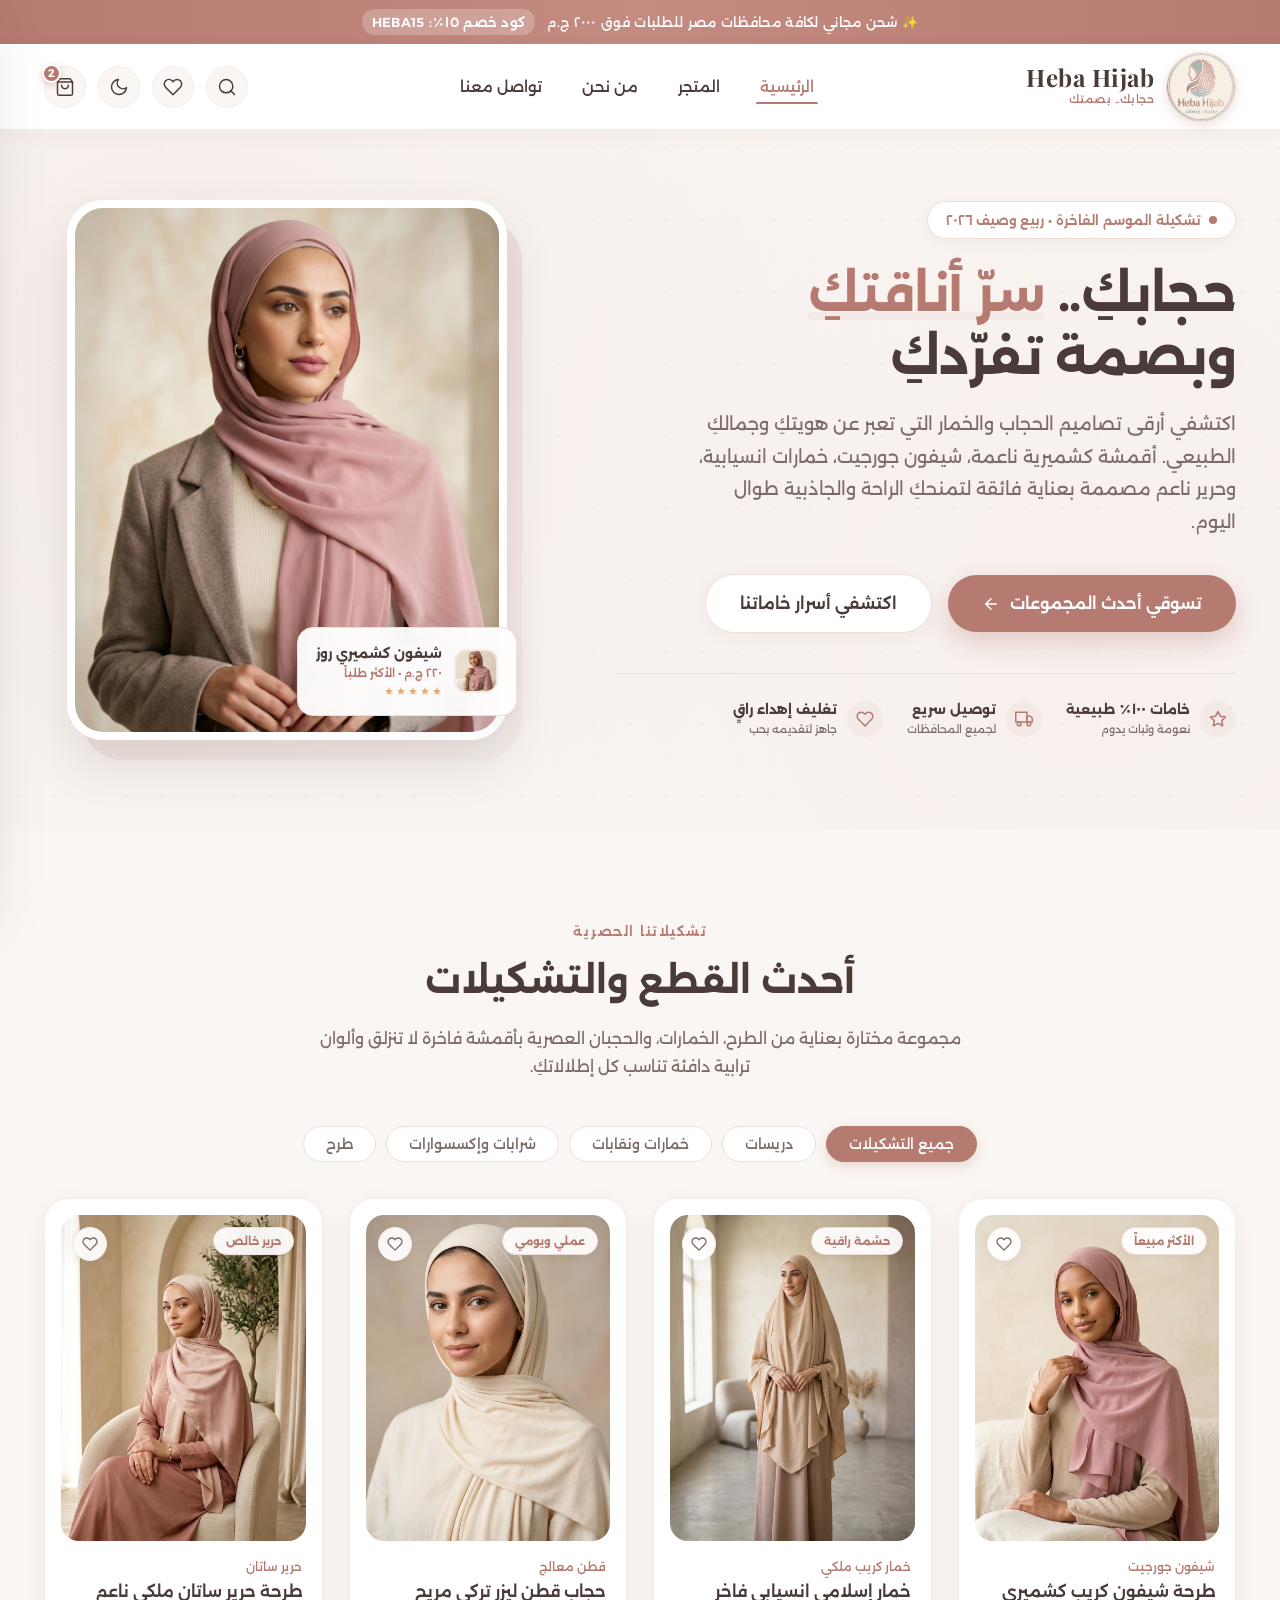
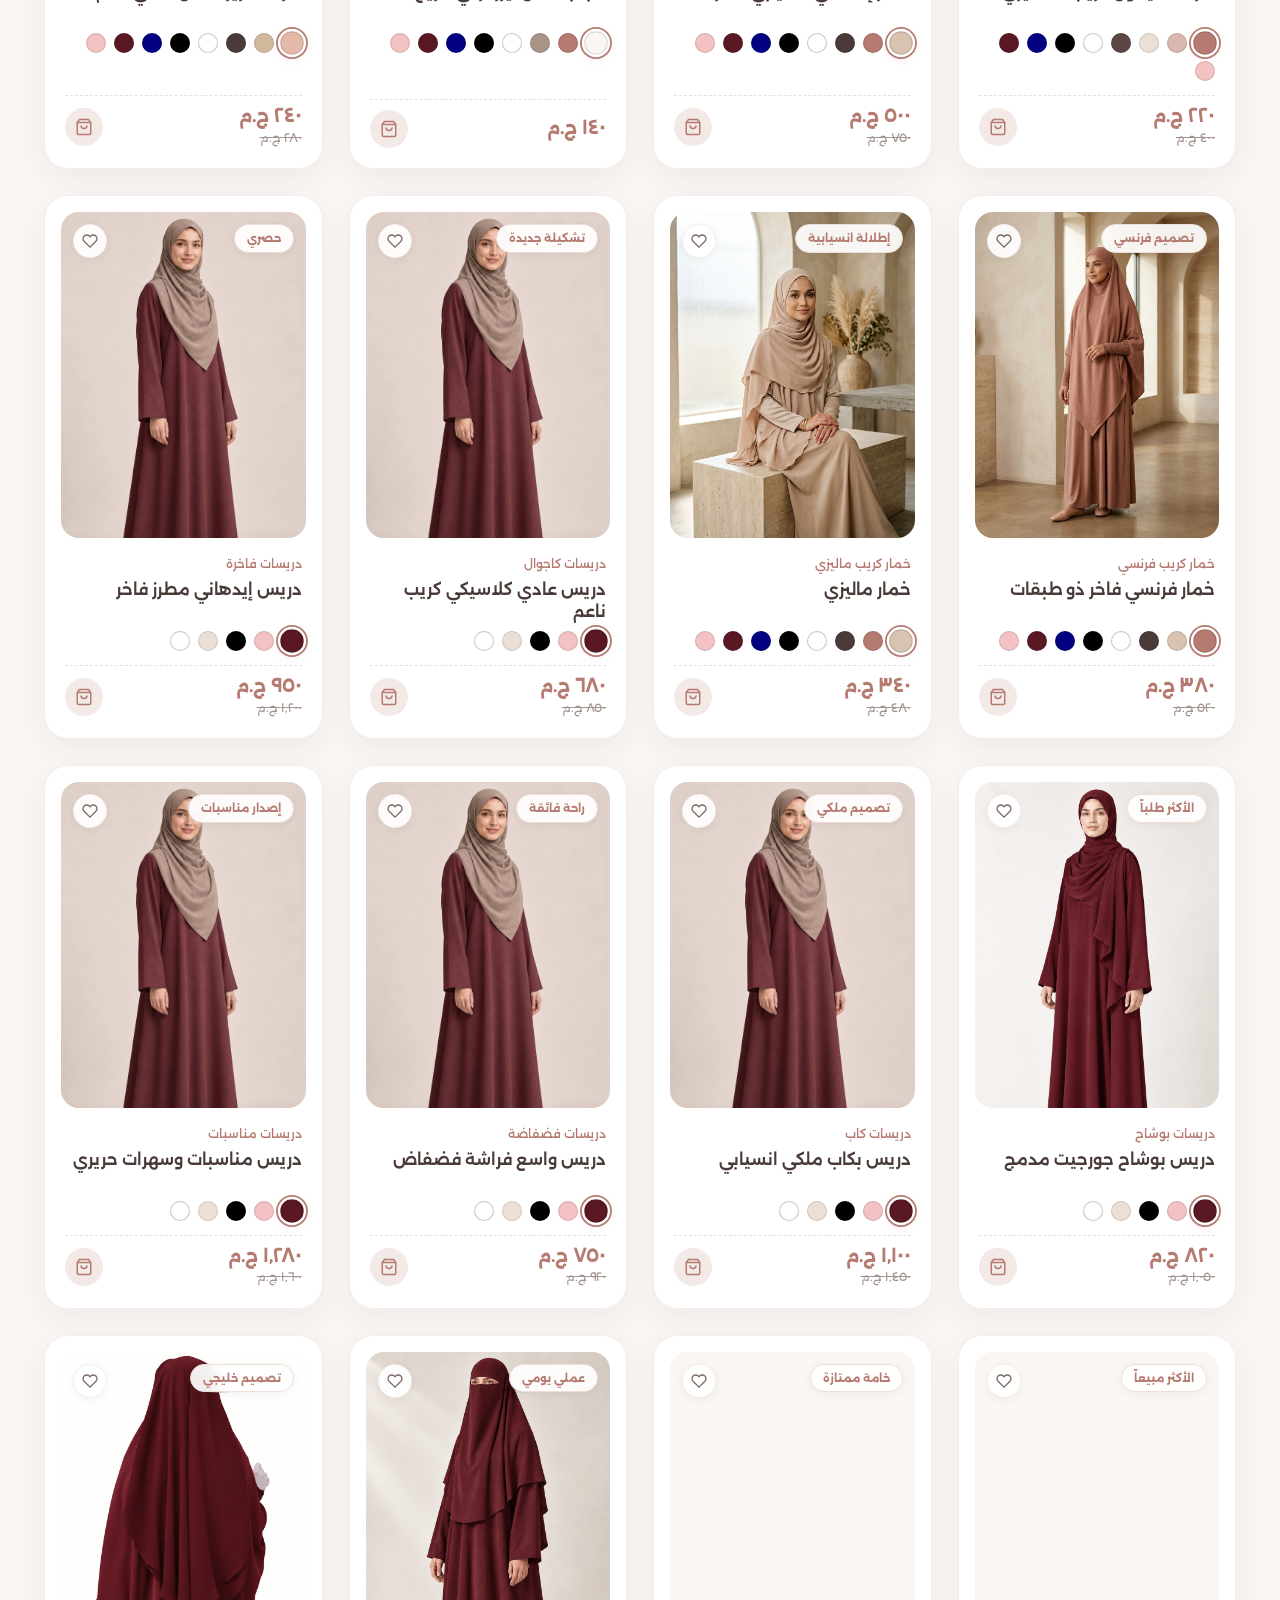
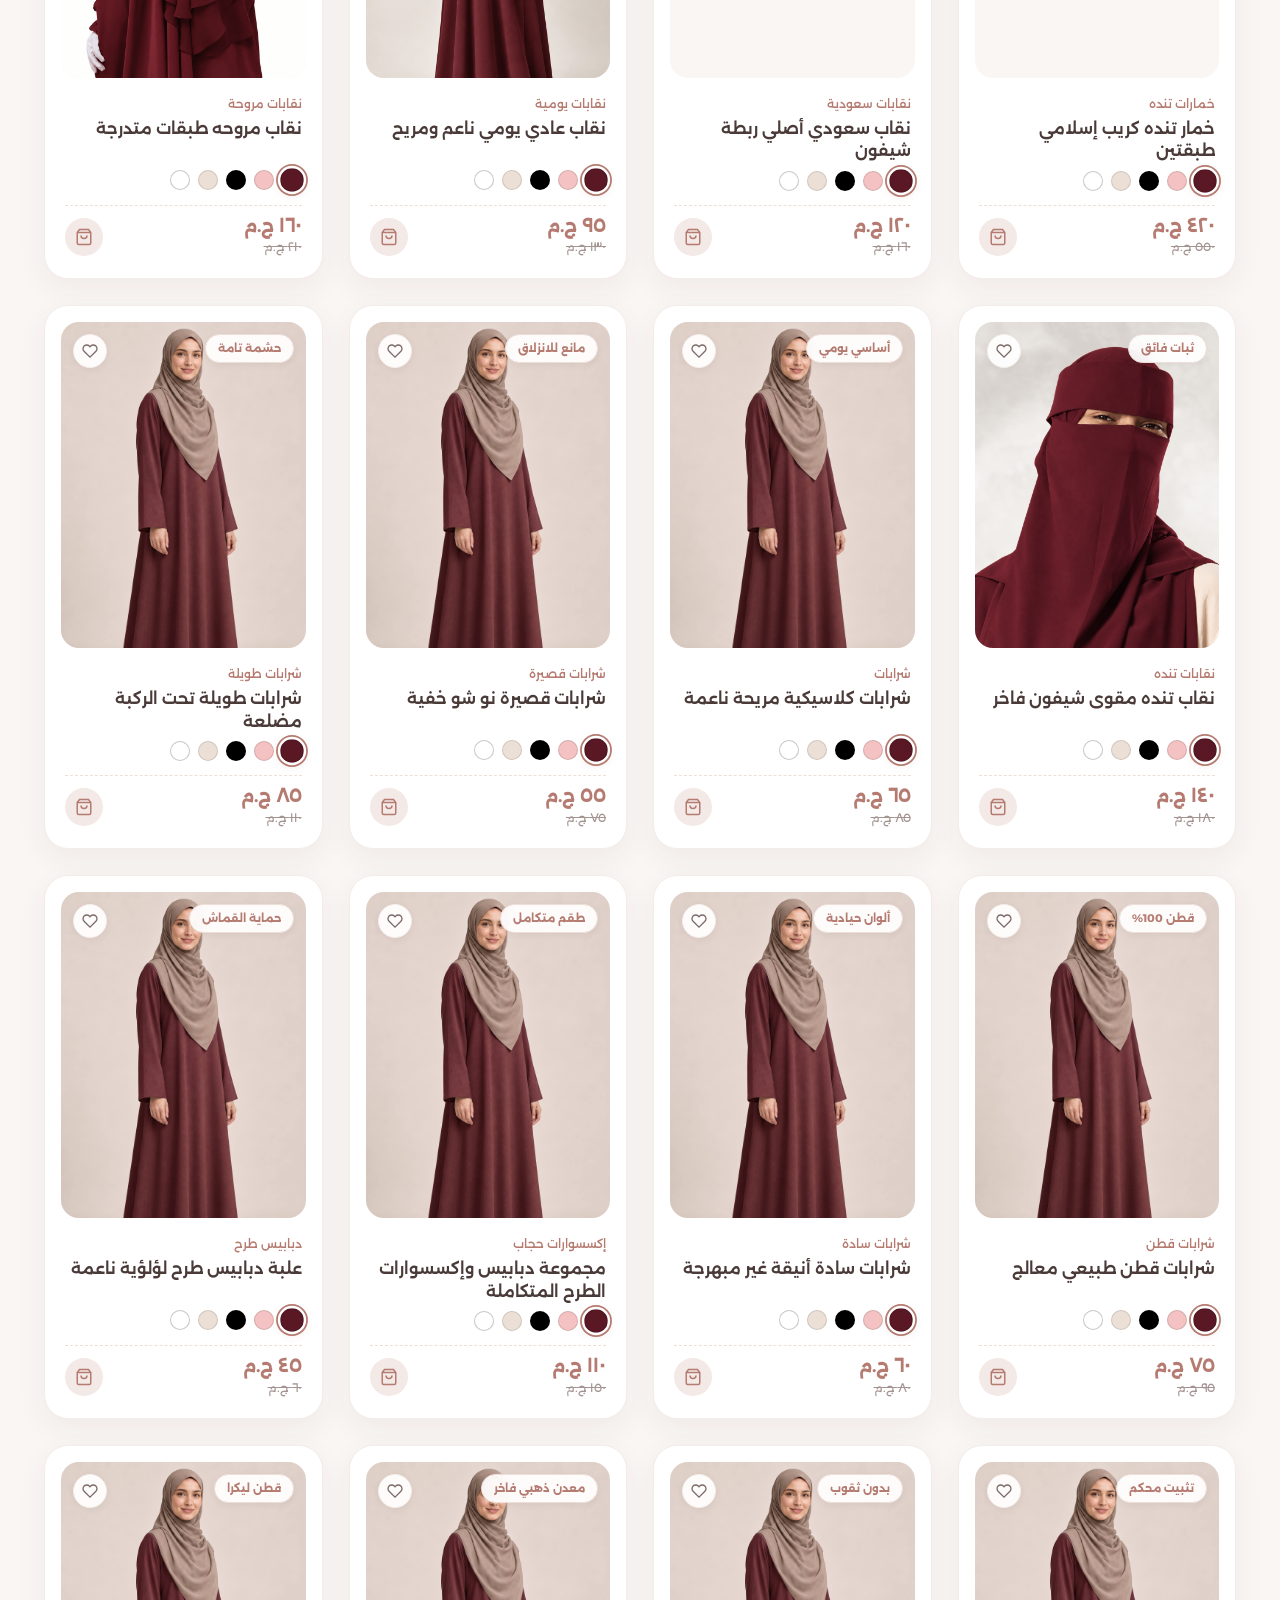
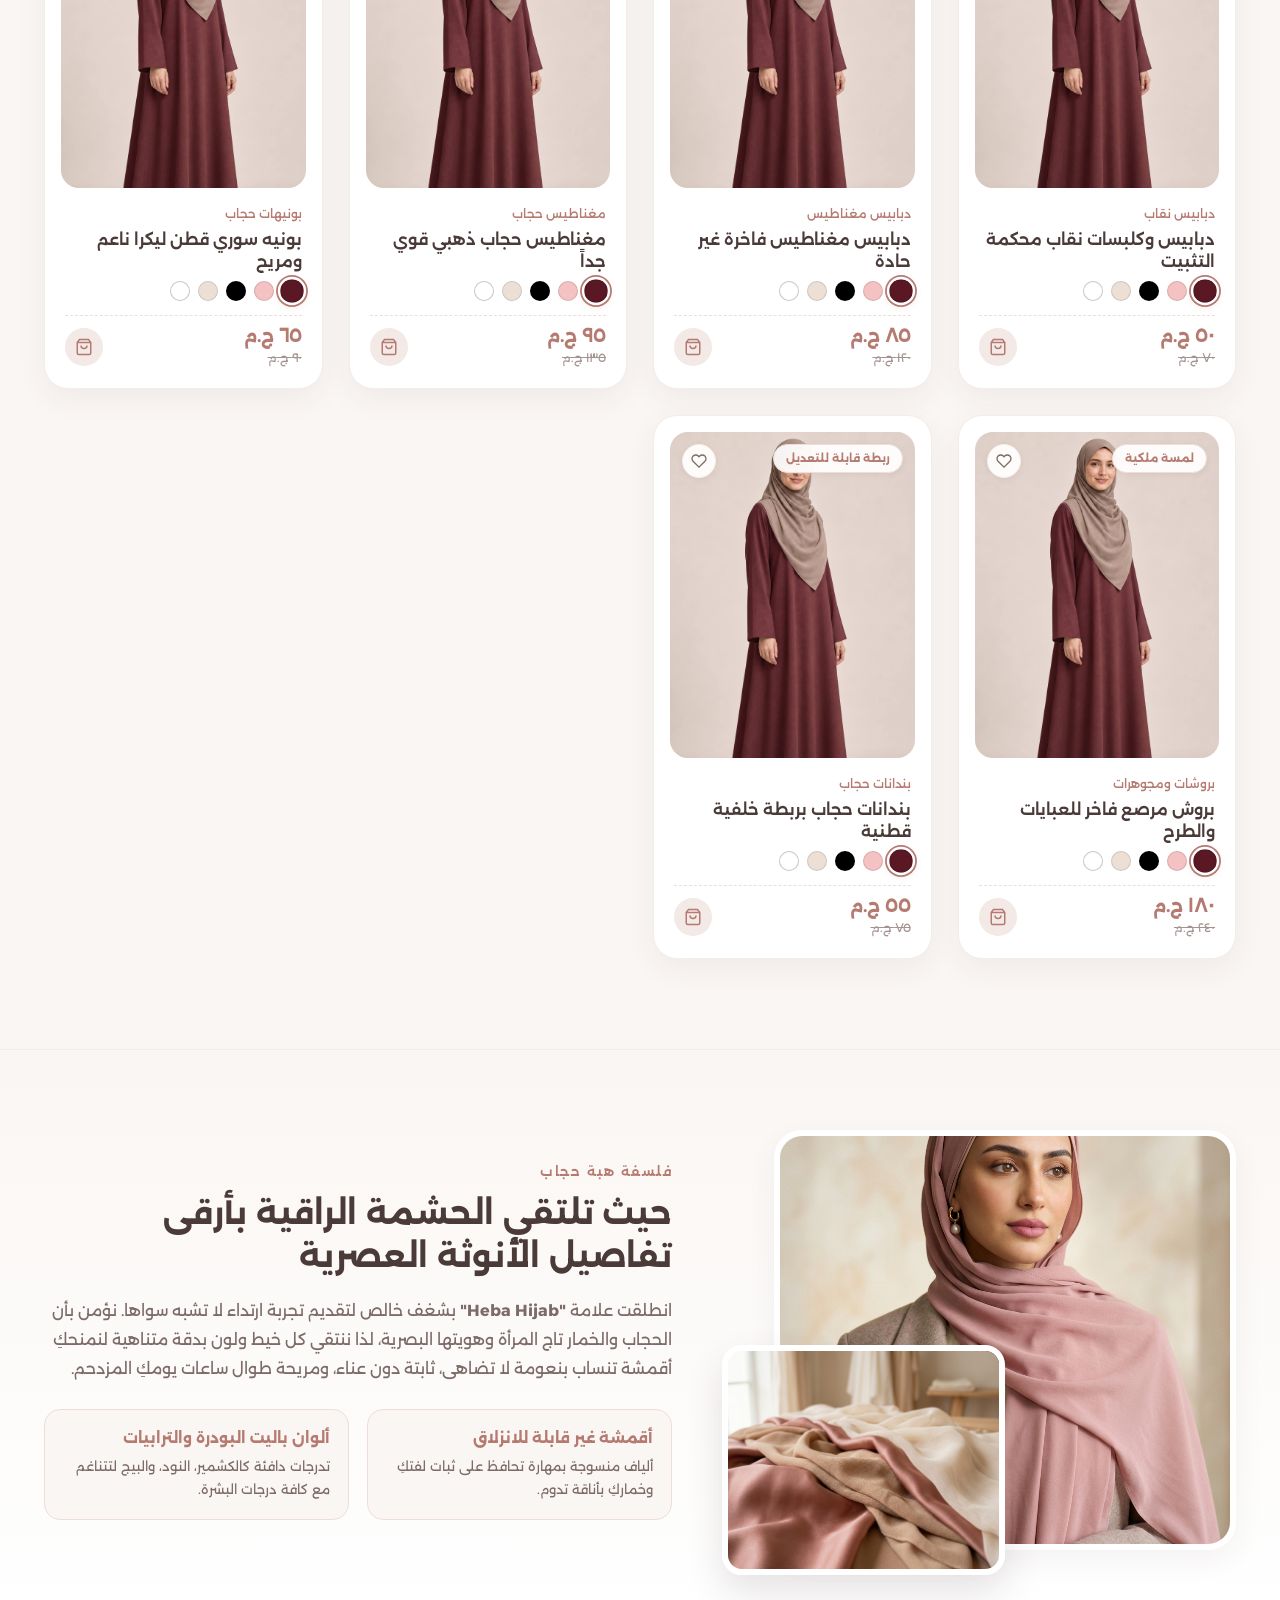
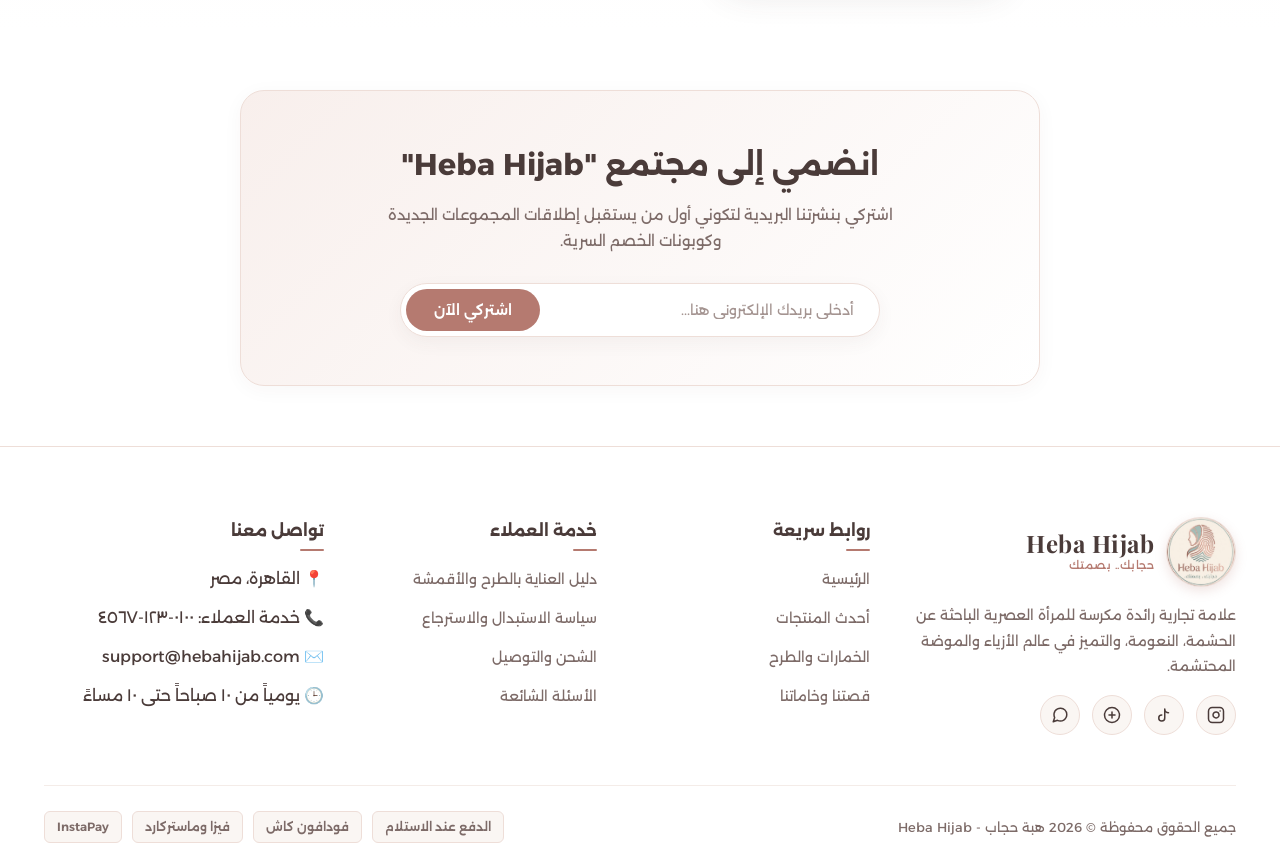
==== commit 35836d27: "update" ====
--- a/index.html
+++ b/index.html
@@ -3078,7 +3078,7 @@
                   </svg>
                 </button>
                 <img
-                  src="images/burgundy.jpg"
+                  src="images/نقاب تنده مقوى/burgundy.png"
                   alt="نقاب تنده مقوى شيفون فاخر ثابت من هبة حجاب"
                   loading="lazy"
                   decoding="async"
@@ -3114,7 +3114,7 @@
                     style="background-color: #5A1825"
                     title="برجاندي"
                     data-color-name="برجاندي"
-                    data-img="images/burgundy.jpg"
+                    data-img="images/نقاب تنده مقوى/burgundy.png"
                     role="button"
                     tabindex="0"
                     aria-label="لون برجاندي"
@@ -3124,7 +3124,7 @@
                     style="background-color: #f4c2c2"
                     title="بينك ناعم"
                     data-color-name="بينك ناعم"
-                    data-img="images/pink.jpg"
+                    data-img="images/نقاب تنده مقوى/pink.png"
                     role="button"
                     tabindex="0"
                     aria-label="لون بينك ناعم"
@@ -3134,7 +3134,7 @@
                     style="background-color: #000000"
                     title="أسود ملكي"
                     data-color-name="أسود ملكي"
-                    data-img="images/black.jpg"
+                    data-img="images/نقاب تنده مقوى/black.png"
                     role="button"
                     tabindex="0"
                     aria-label="لون أسود ملكي"
@@ -3144,7 +3144,7 @@
                     style="background-color: #ece0d6"
                     title="بيج هادئ"
                     data-color-name="بيج هادئ"
-                    data-img="images/beige.jpg"
+                    data-img="images/نقاب تنده مقوى/beige.png"
                     role="button"
                     tabindex="0"
                     aria-label="لون بيج هادئ"
@@ -3154,7 +3154,7 @@
                     style="background-color: #ffffff"
                     title="أبيض ناصع"
                     data-color-name="أبيض ناصع"
-                    data-img="images/white.jpg"
+                    data-img="images/نقاب تنده مقوى/white.png"
                     role="button"
                     tabindex="0"
                     aria-label="لون أبيض ناصع"
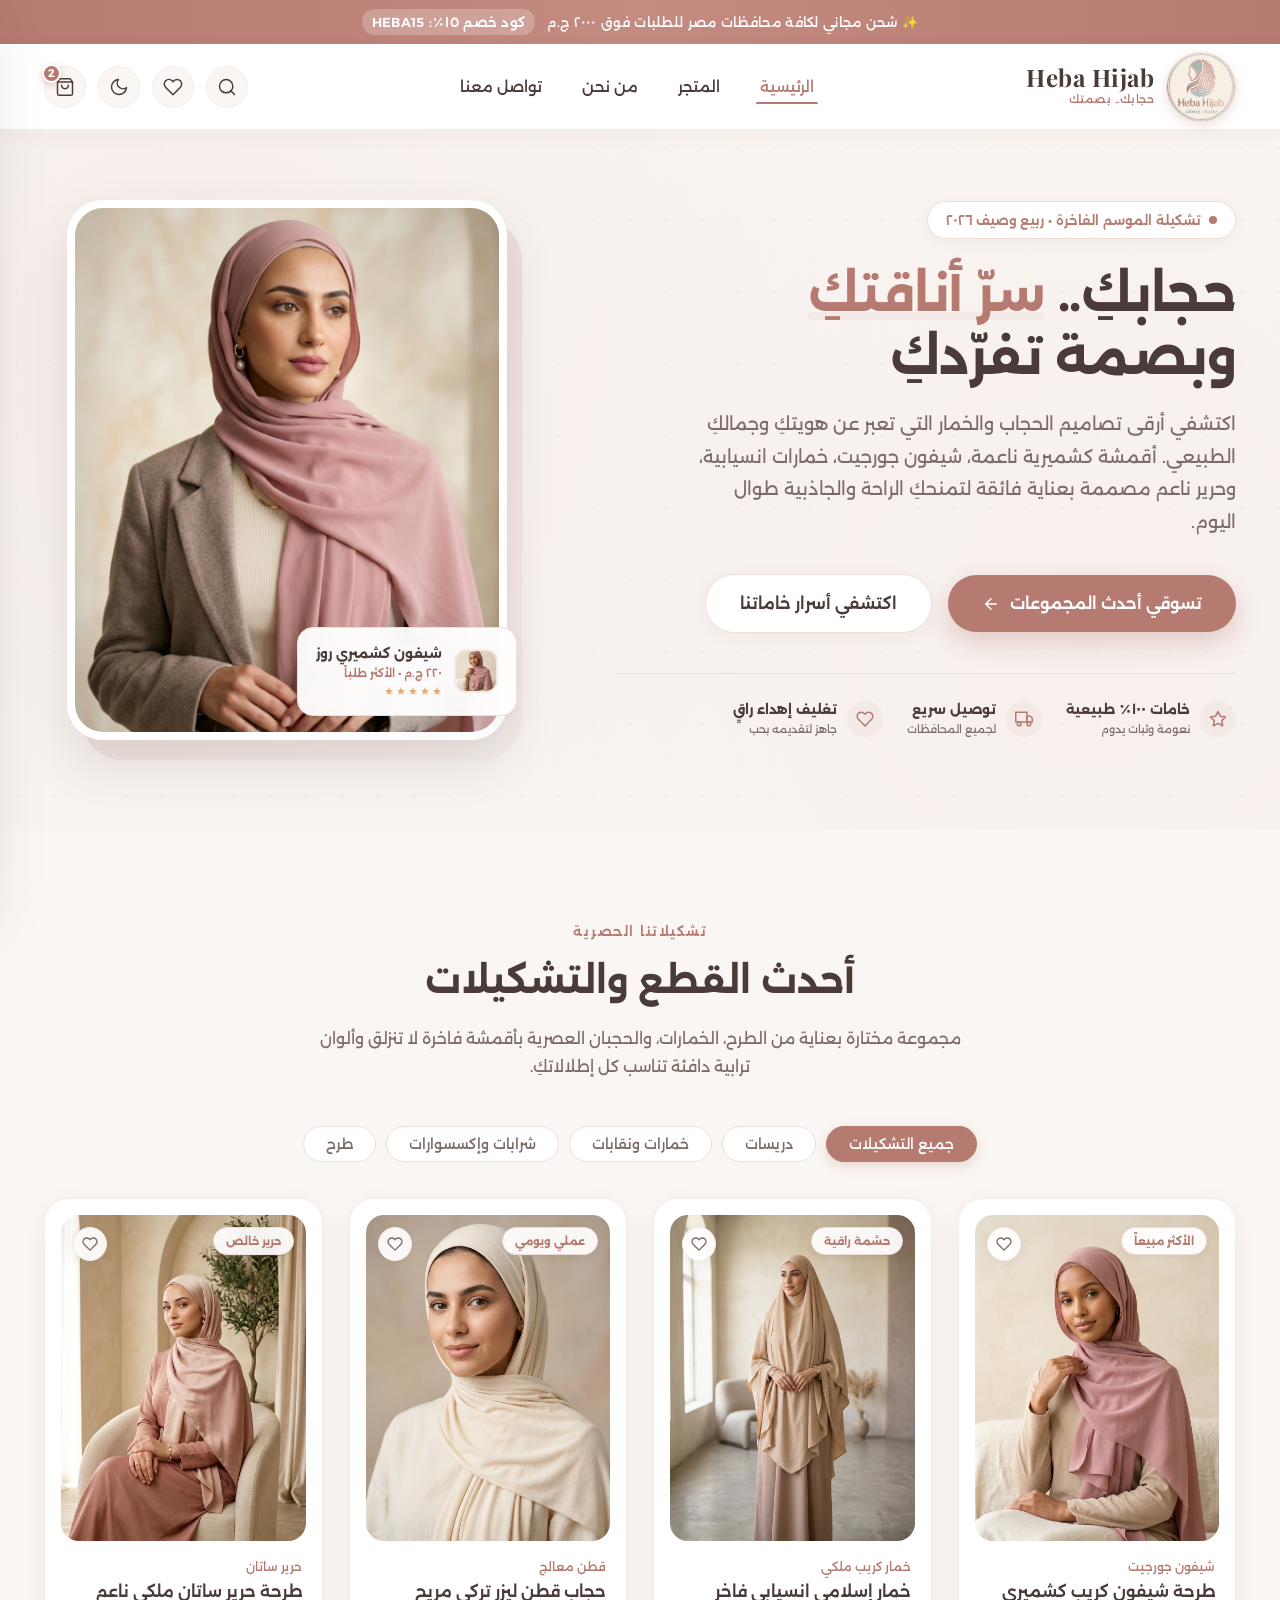
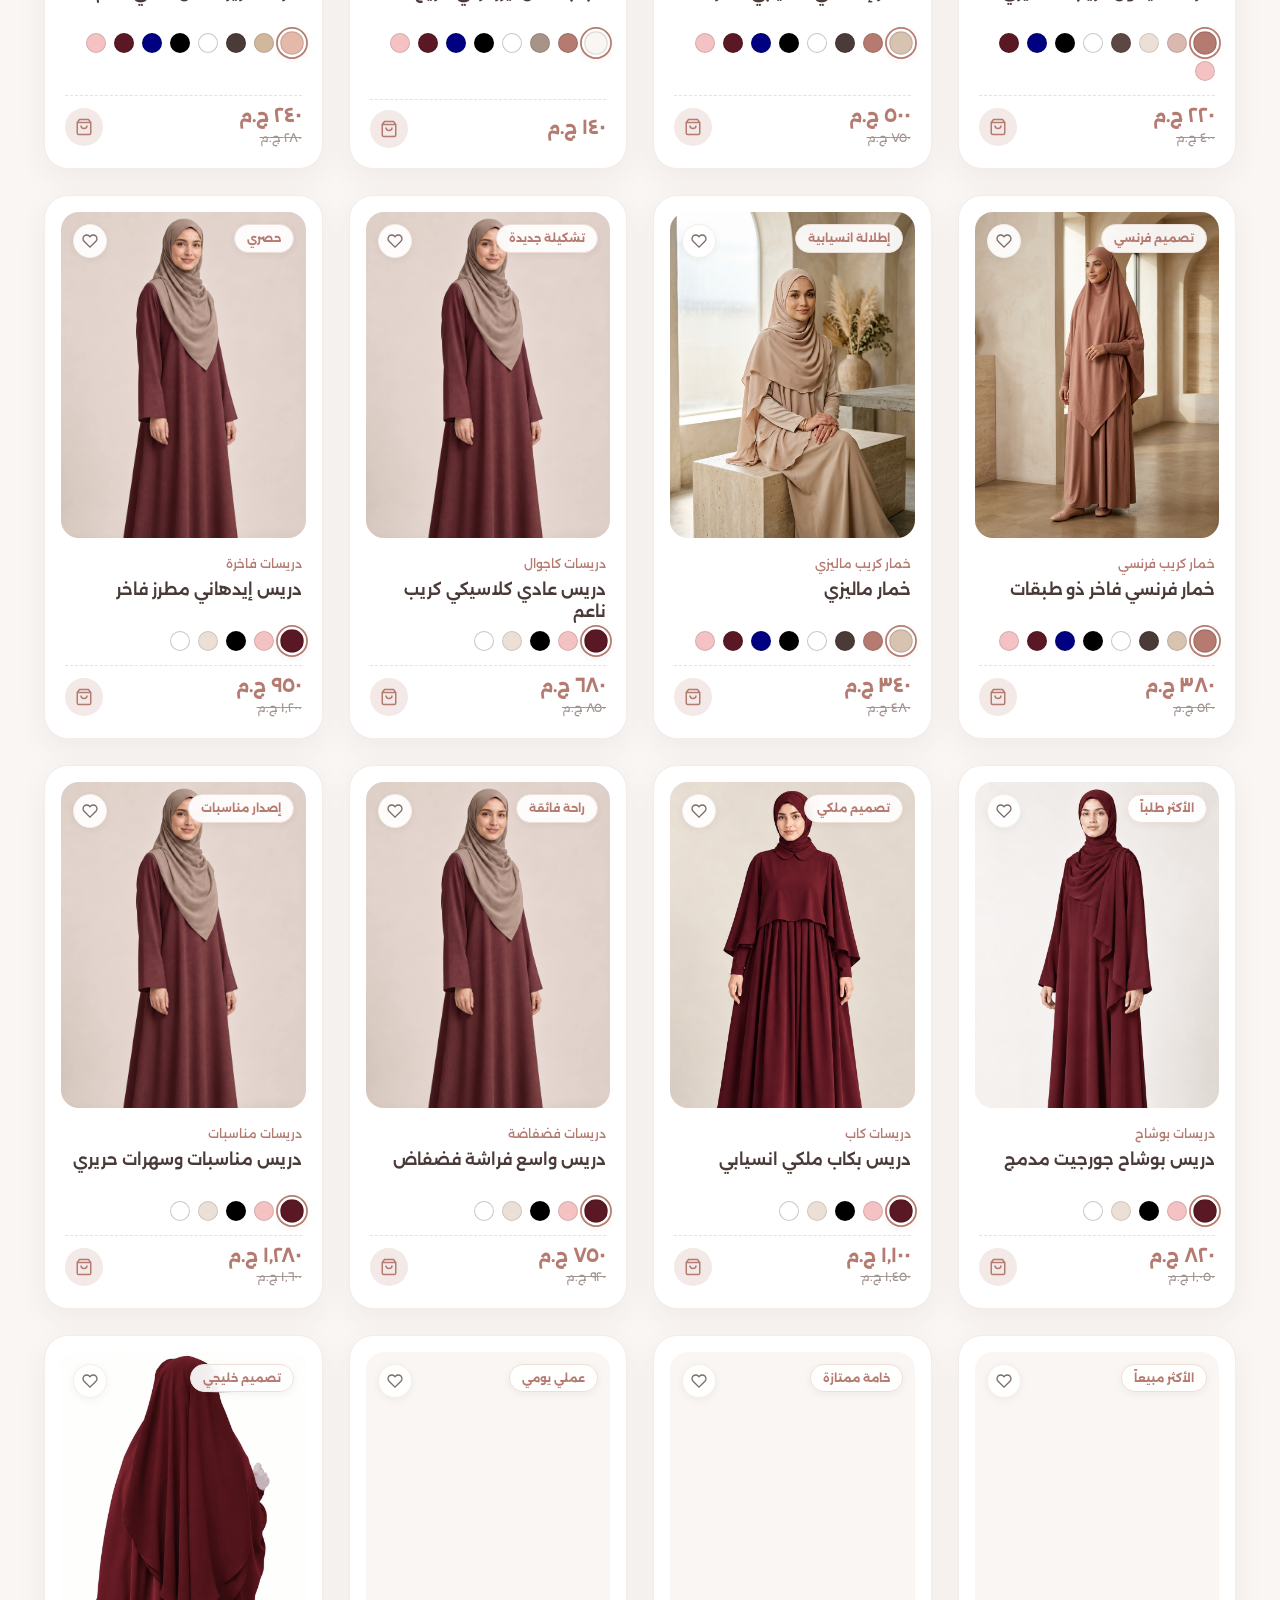
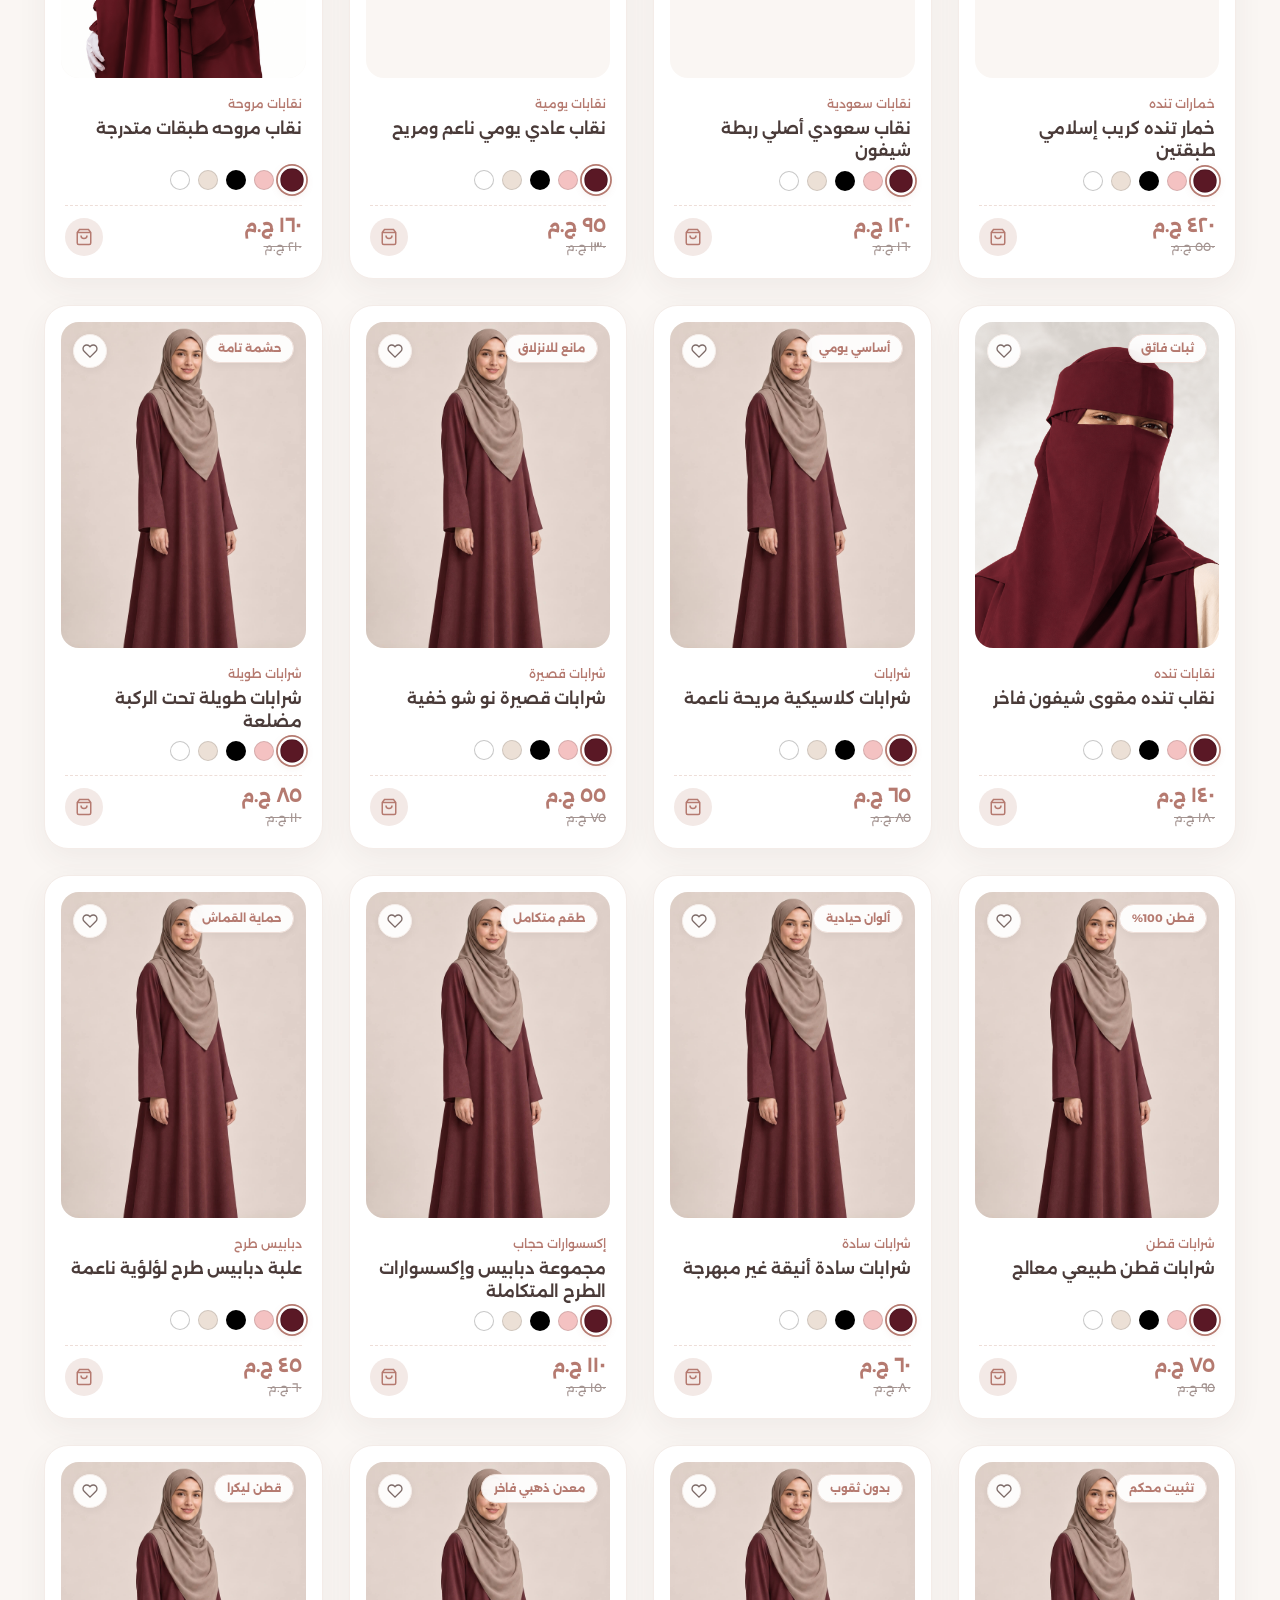
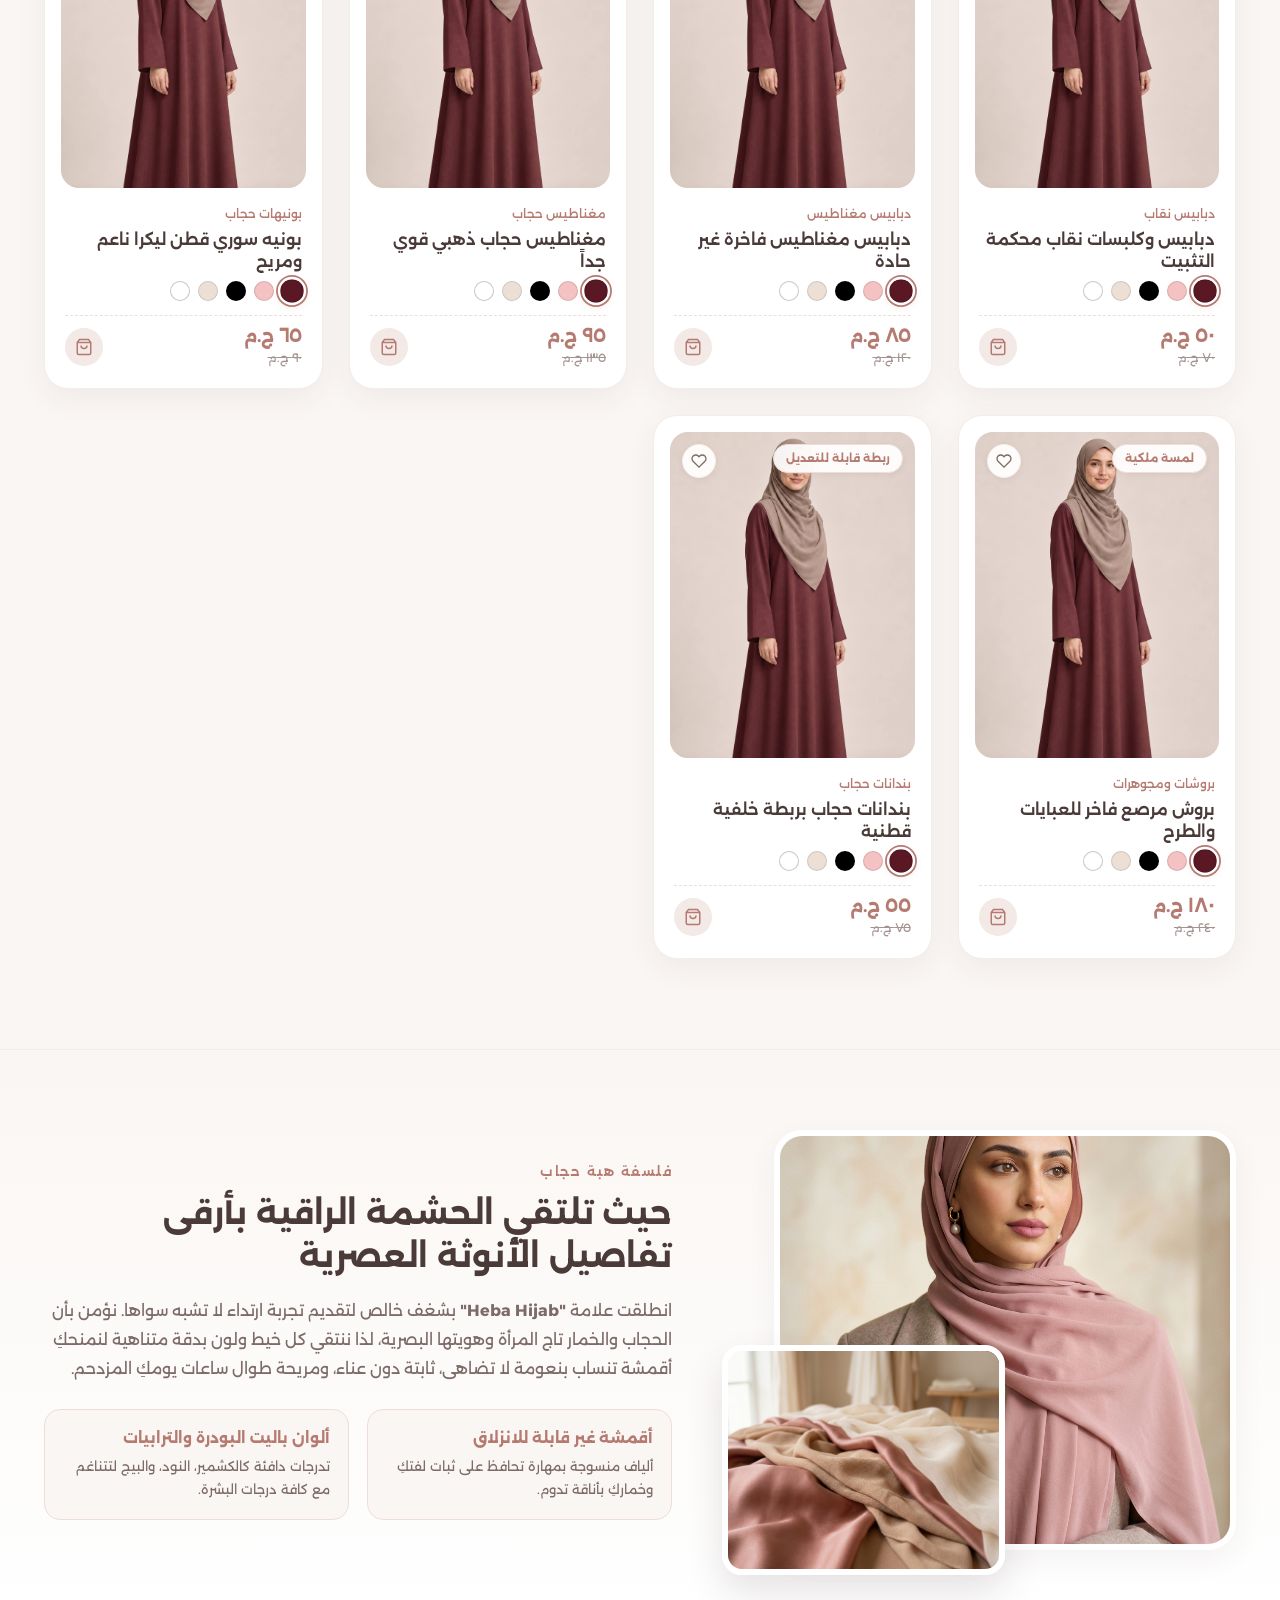
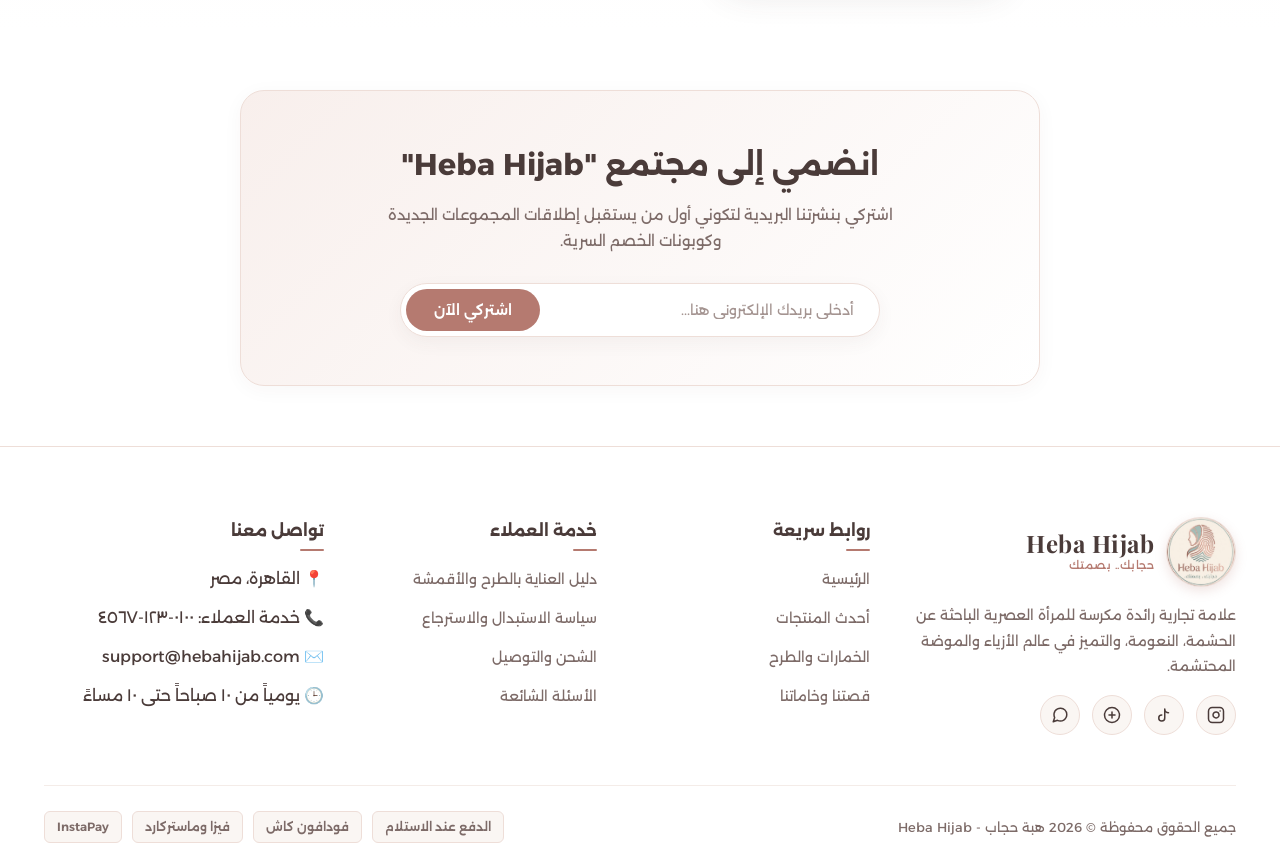
==== commit 70157aa1: "update" ====
--- a/index.html
+++ b/index.html
@@ -2119,7 +2119,7 @@
                   </svg>
                 </button>
                 <img
-                  src="images/burgundy.jpg"
+                  src="images/دريس بكاب ملكي/burgundy.png"
                   alt="دريس بكاب طويل منسدل ملكي راقٍ من هبة حجاب"
                   loading="lazy"
                   decoding="async"
@@ -2155,7 +2155,7 @@
                     style="background-color: #5A1825"
                     title="برجاندي"
                     data-color-name="برجاندي"
-                    data-img="images/burgundy.jpg"
+                    data-img="images/دريس بكاب ملكي/burgundy.png"
                     role="button"
                     tabindex="0"
                     aria-label="لون برجاندي"
@@ -2165,7 +2165,7 @@
                     style="background-color: #f4c2c2"
                     title="بينك ناعم"
                     data-color-name="بينك ناعم"
-                    data-img="images/pink.jpg"
+                    data-img="images/دريس بكاب ملكي/pink.png"
                     role="button"
                     tabindex="0"
                     aria-label="لون بينك ناعم"
@@ -2175,7 +2175,7 @@
                     style="background-color: #000000"
                     title="أسود ملكي"
                     data-color-name="أسود ملكي"
-                    data-img="images/black.jpg"
+                    data-img="images/دريس بكاب ملكي/black.png"
                     role="button"
                     tabindex="0"
                     aria-label="لون أسود ملكي"
@@ -2185,7 +2185,7 @@
                     style="background-color: #ece0d6"
                     title="بيج هادئ"
                     data-color-name="بيج هادئ"
-                    data-img="images/beige.jpg"
+                    data-img="images/دريس بكاب ملكي/beige.png"
                     role="button"
                     tabindex="0"
                     aria-label="لون بيج هادئ"
@@ -2195,7 +2195,7 @@
                     style="background-color: #ffffff"
                     title="أبيض ناصع"
                     data-color-name="أبيض ناصع"
-                    data-img="images/white.jpg"
+                    data-img="images/دريس بكاب ملكي/white.png"
                     role="button"
                     tabindex="0"
                     aria-label="لون أبيض ناصع"
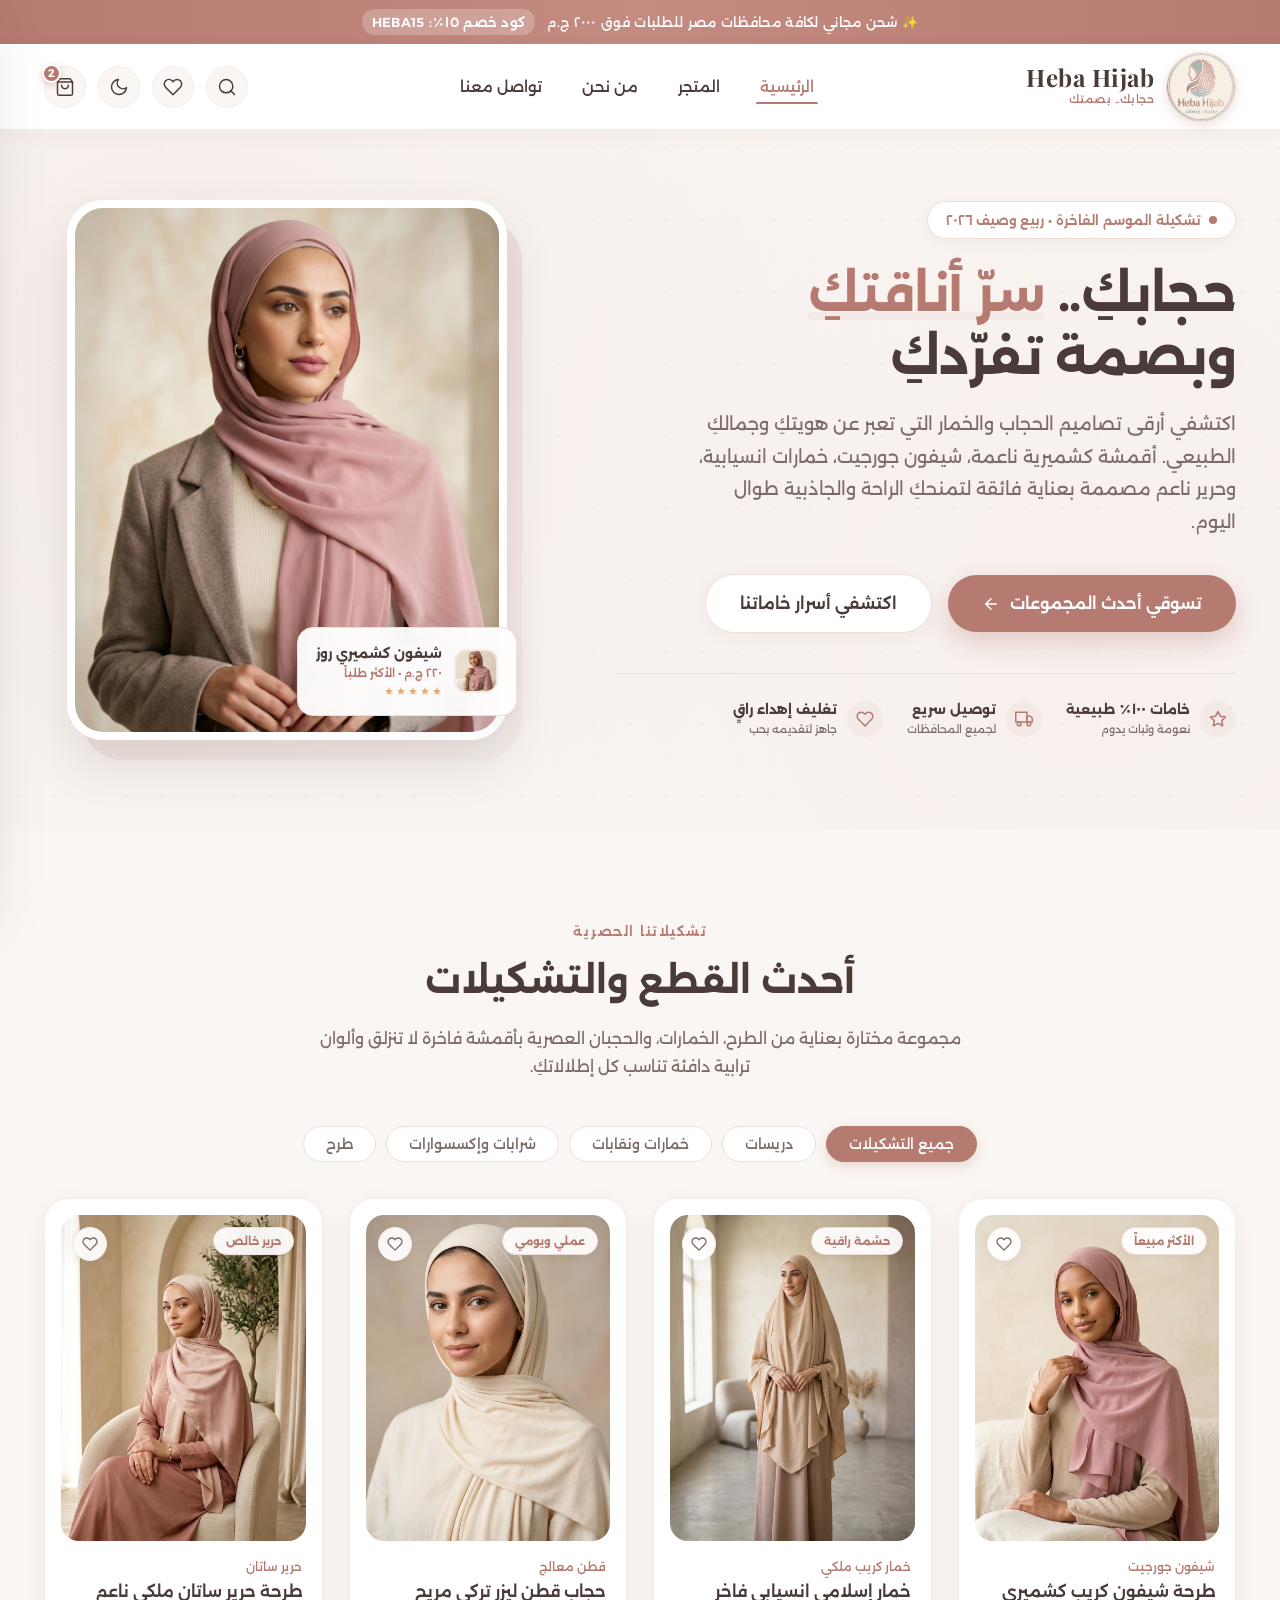
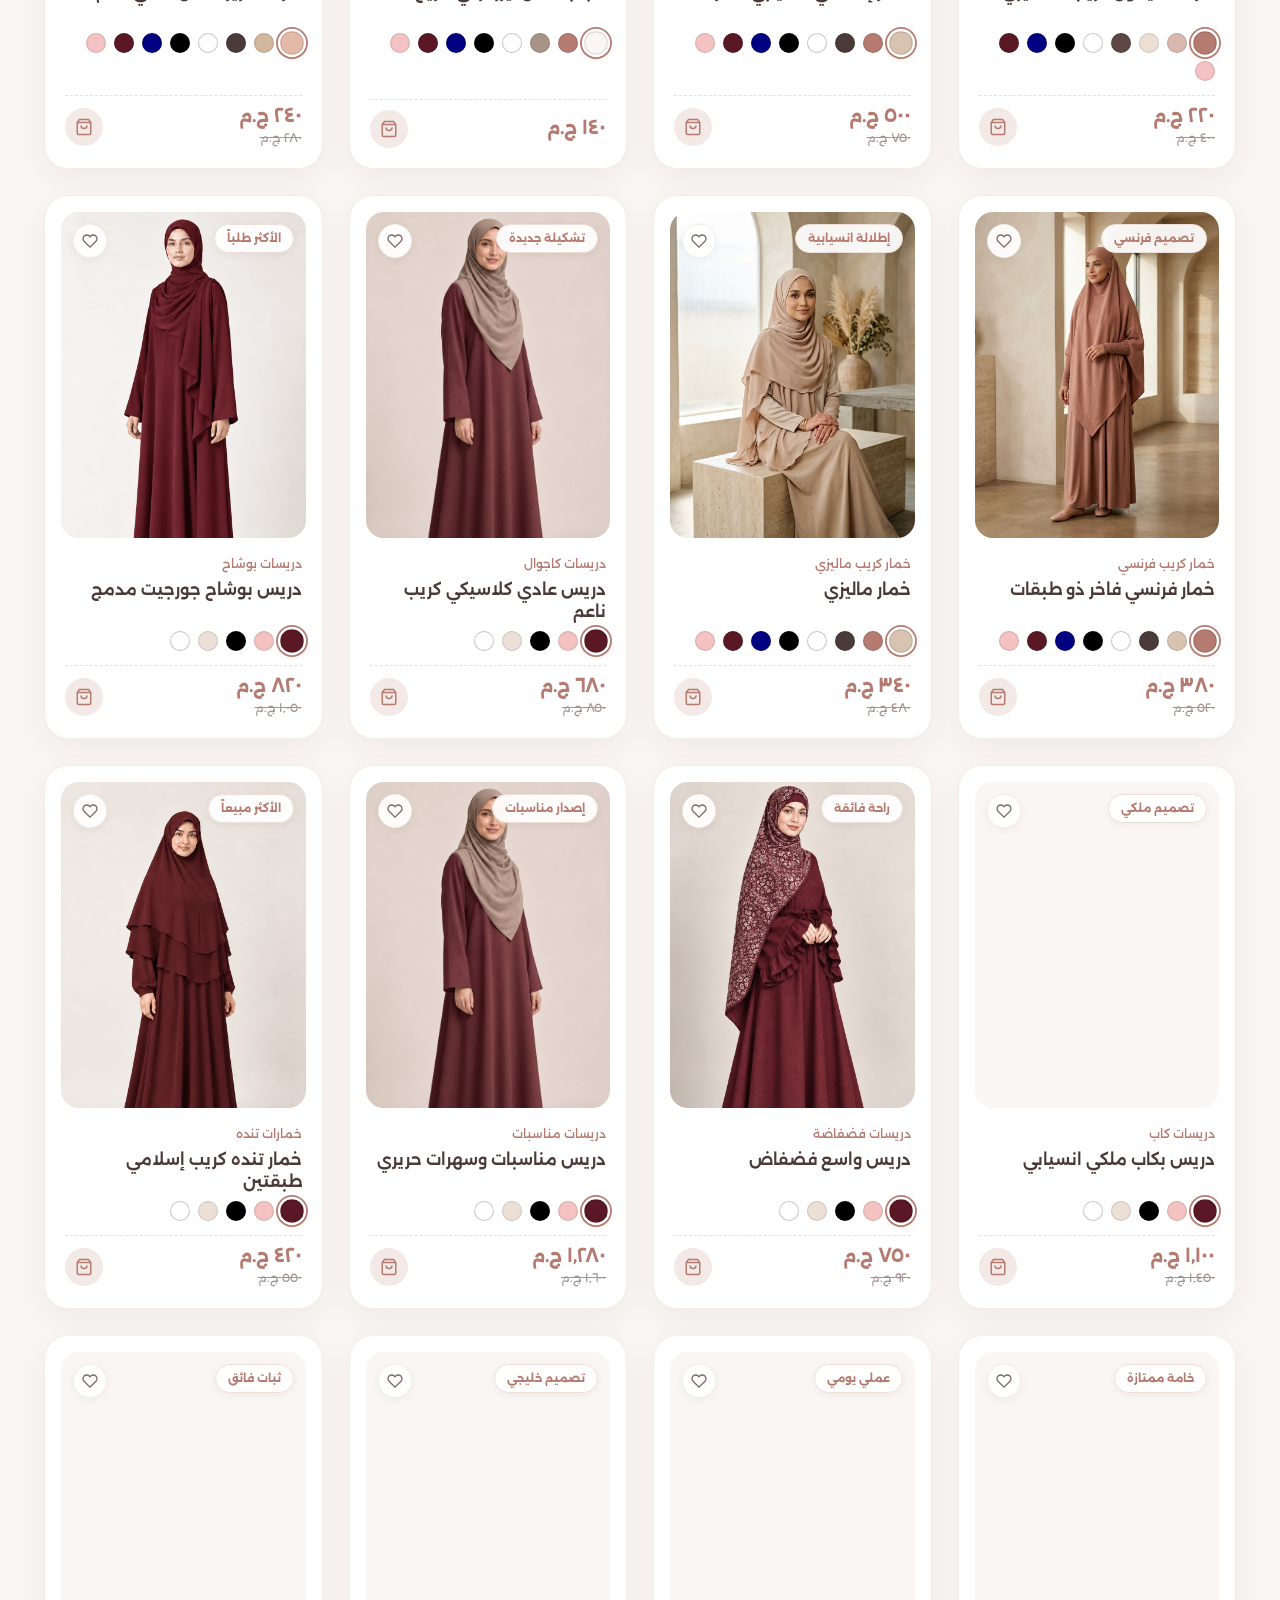
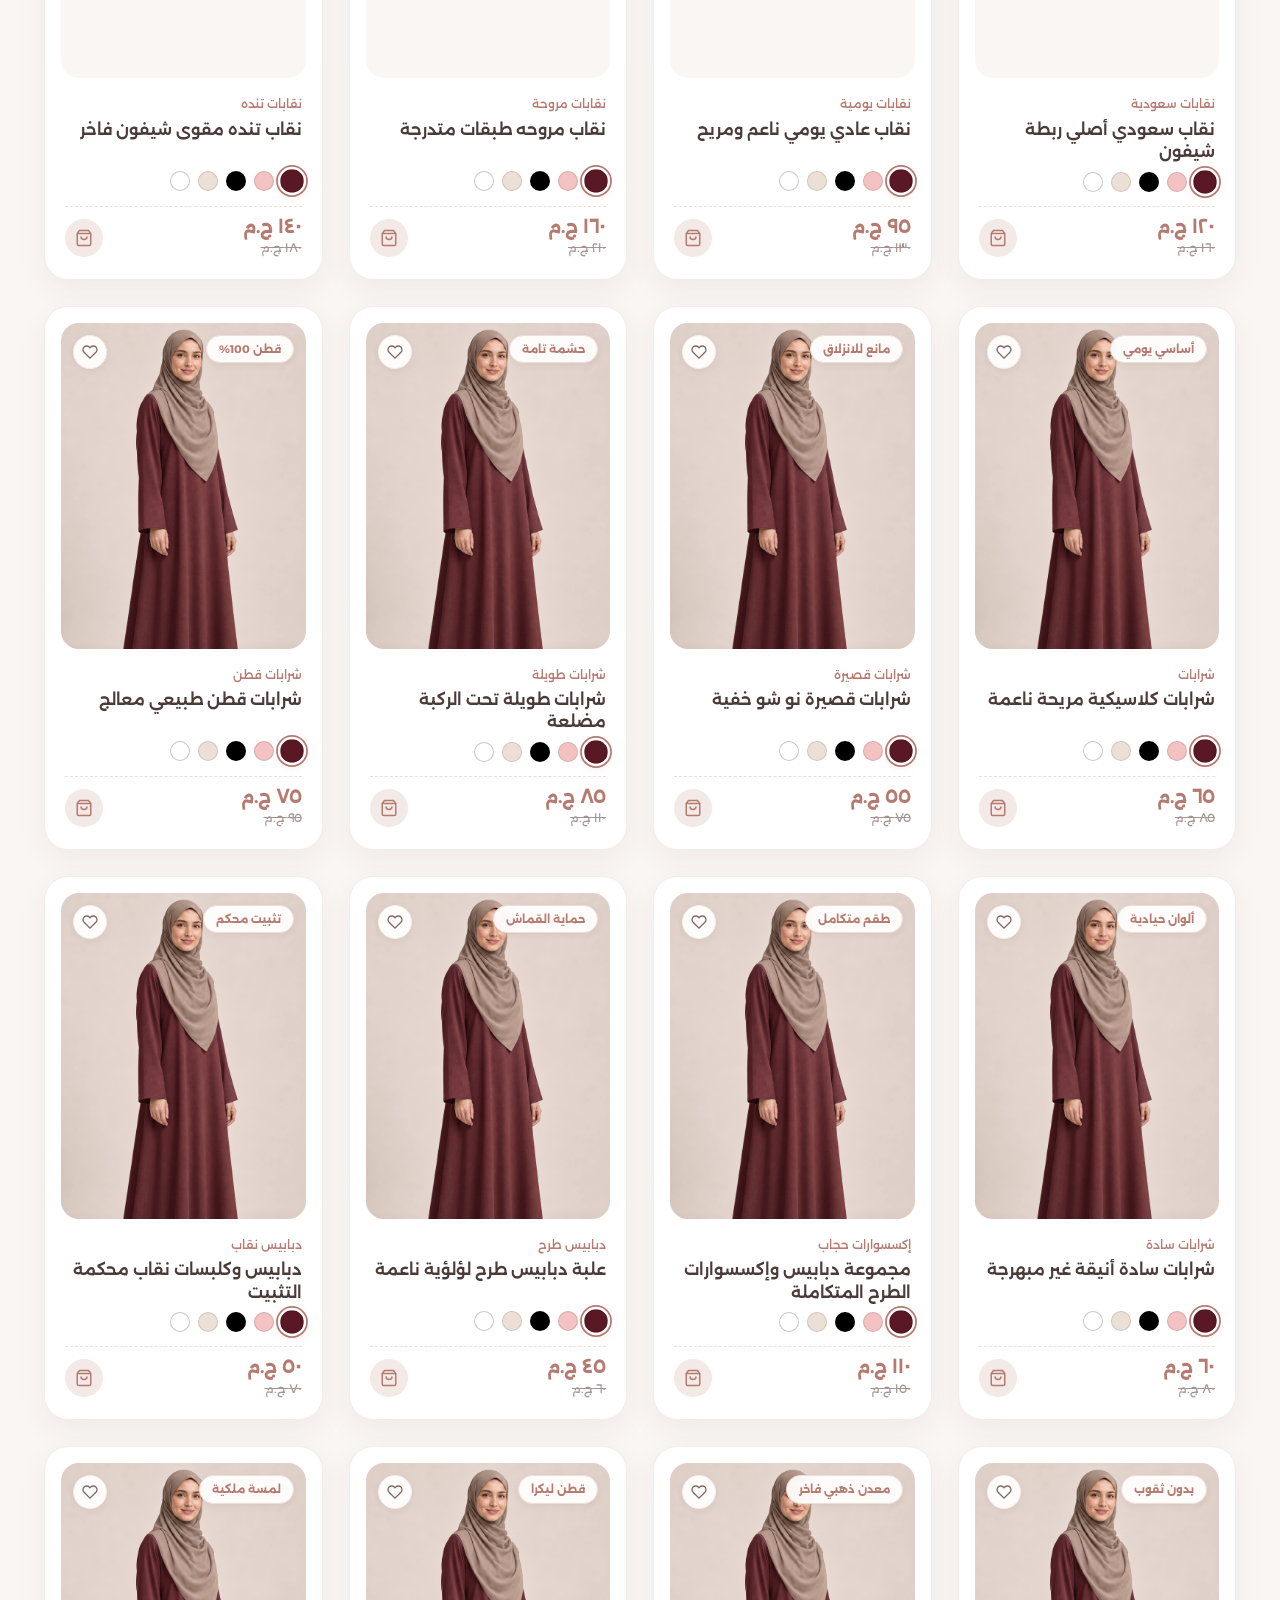
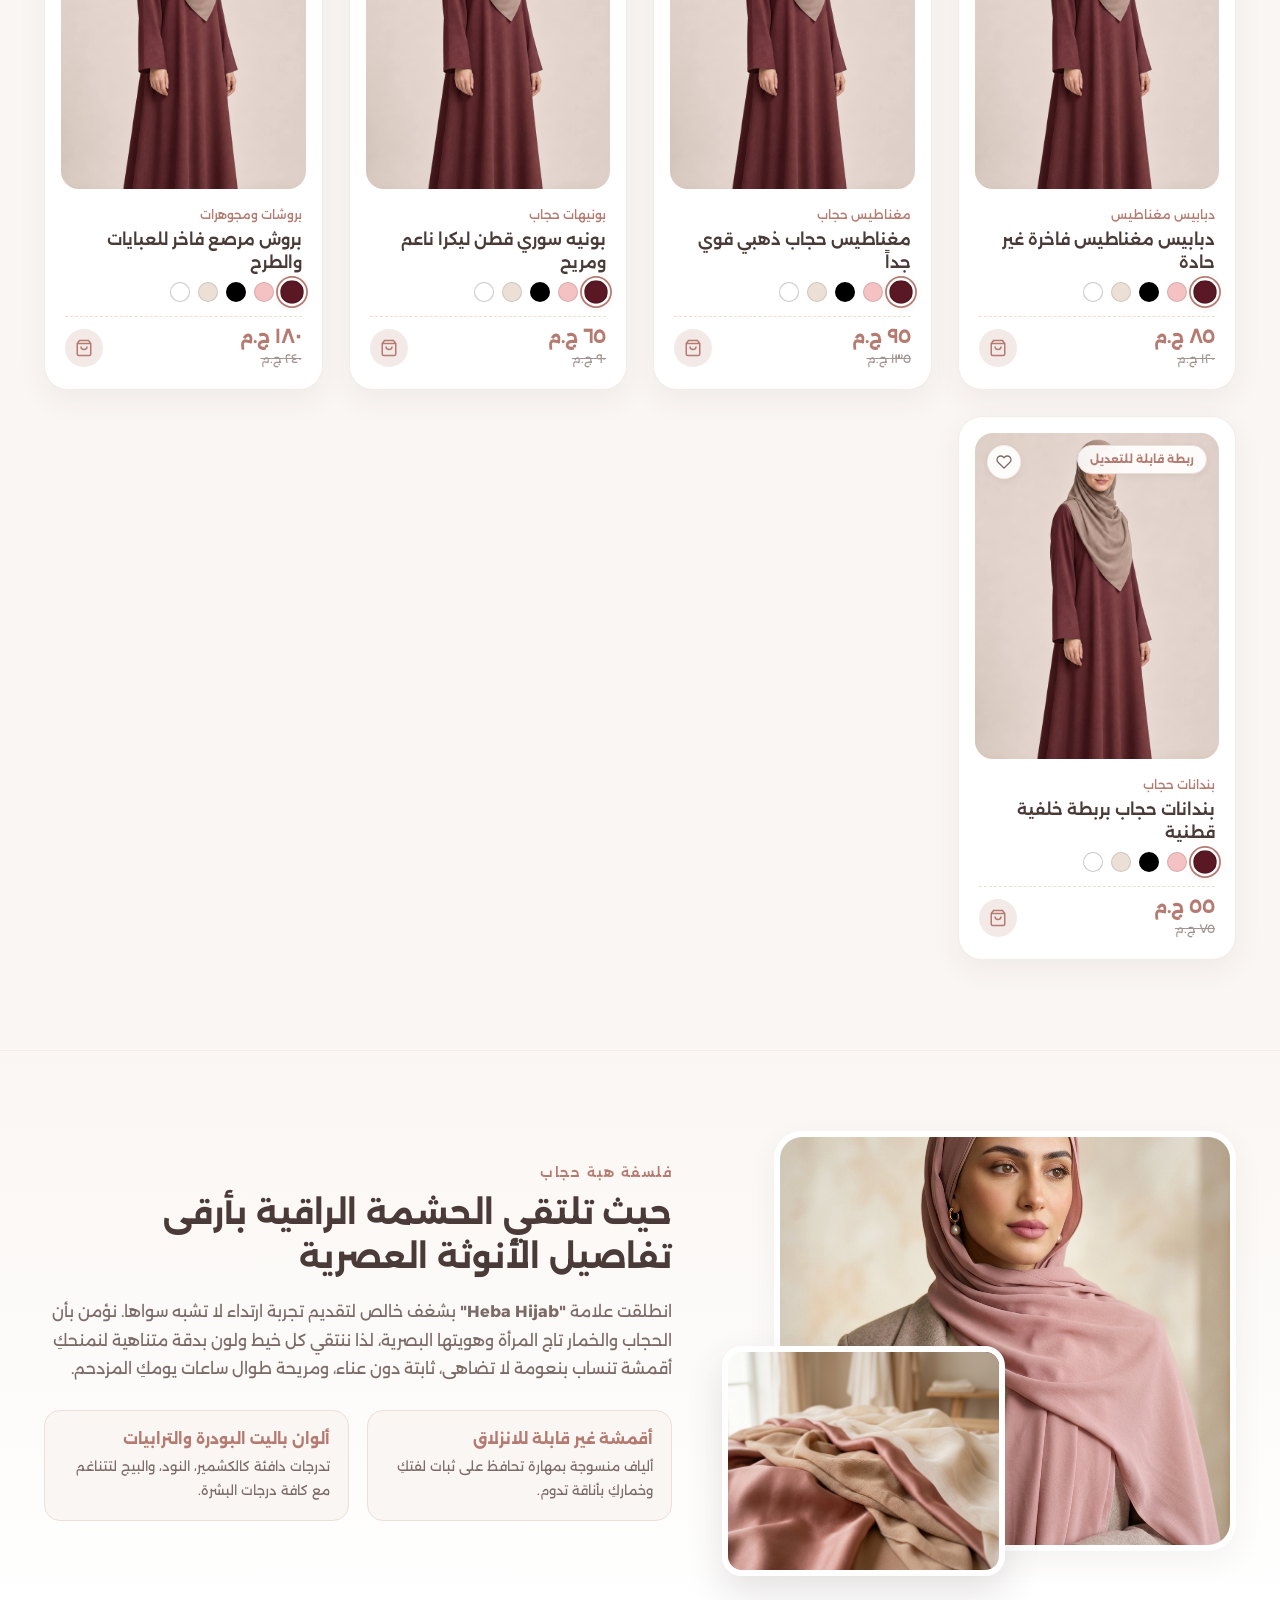
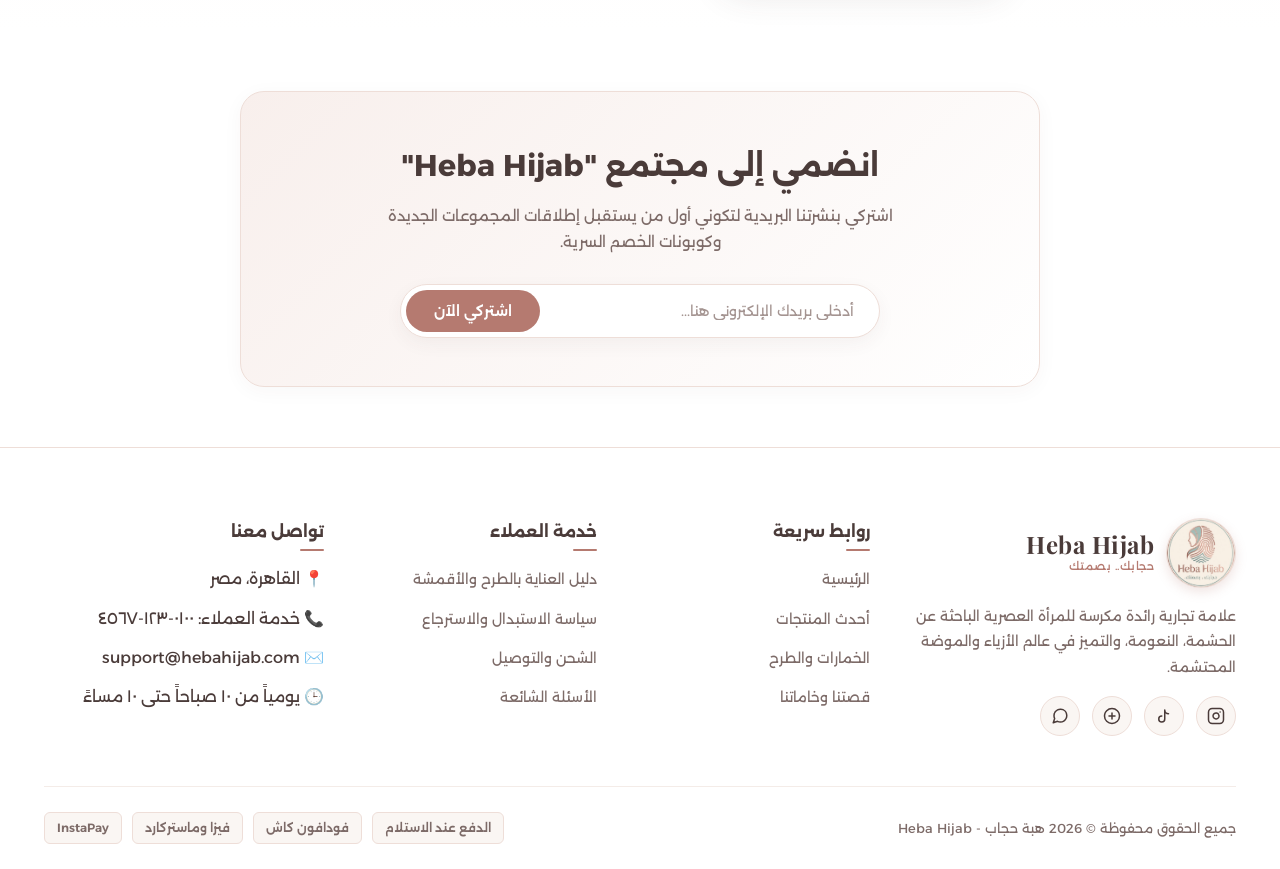
==== commit d0fa3b6e: "Update" ====
--- a/index.html
+++ b/index.html
@@ -1818,142 +1818,6 @@
               </div>
             </article>
 
-            <!-- Product Card 8: دريس إيدهاني مطرز فاخر -->
-            <article
-              class="product-card zoom-framing"
-              data-category="dresses"
-              data-subcategory="dress-edhani"
-              data-id="dress-edhani"
-              data-description="دريس إيدهاني بتطريز راقٍ على الأكمام والصدر بقصة انسيابية واسعة للمناسبات والزيارات الرسمية"
-            >
-              <div class="product-thumb-wrapper">
-                <span class="product-badge">حصري</span>
-                <button
-                  class="wishlist-btn"
-                  aria-label="أضف إلى المفضلة"
-                  title="المفضلة"
-                >
-                  <svg
-                    viewBox="0 0 24 24"
-                    fill="none"
-                    stroke="currentColor"
-                    stroke-width="2"
-                  >
-                    <path
-                      d="M20.84 4.61a5.5 5.5 0 0 0-7.78 0L12 5.67l-1.06-1.06a5.5 5.5 0 0 0-7.78 7.78l1.06 1.06L12 21.23l7.78-7.78 1.06-1.06a5.5 5.5 0 0 0 0-7.78z"
-                    ></path>
-                  </svg>
-                </button>
-                <img
-                  src="images/burgundy.jpg"
-                  alt="دريس إيدهاني بتطريز راقٍ على الأكمام من هبة حجاب"
-                  loading="lazy"
-                  decoding="async"
-                  width="400"
-                  height="500"
-                />
-                <div class="quick-add-overlay">
-                  <button
-                    class="btn-quick-add"
-                    onclick="addProductFromCard(this)"
-                  >
-                    <svg
-                      width="16"
-                      height="16"
-                      viewBox="0 0 24 24"
-                      fill="none"
-                      stroke="currentColor"
-                      stroke-width="2"
-                    >
-                      <line x1="12" y1="5" x2="12" y2="19"></line>
-                      <line x1="5" y1="12" x2="19" y2="12"></line>
-                    </svg>
-                    <span>أضيفي للسلة سريعاً</span>
-                  </button>
-                </div>
-              </div>
-              <div class="product-content">
-                <span class="product-category">دريسات فاخرة</span>
-                <h3 class="product-title">دريس إيدهاني مطرز فاخر</h3>
-                <div class="product-swatches">
-                  <span
-                    class="swatch active"
-                    style="background-color: #5A1825"
-                    title="برجاندي"
-                    data-color-name="برجاندي"
-                    data-img="images/burgundy.jpg"
-                    role="button"
-                    tabindex="0"
-                    aria-label="لون برجاندي"
-                  ></span>
-                  <span
-                    class="swatch"
-                    style="background-color: #f4c2c2"
-                    title="بينك ناعم"
-                    data-color-name="بينك ناعم"
-                    data-img="images/pink.jpg"
-                    role="button"
-                    tabindex="0"
-                    aria-label="لون بينك ناعم"
-                  ></span>
-                  <span
-                    class="swatch"
-                    style="background-color: #000000"
-                    title="أسود ملكي"
-                    data-color-name="أسود ملكي"
-                    data-img="images/black.jpg"
-                    role="button"
-                    tabindex="0"
-                    aria-label="لون أسود ملكي"
-                  ></span>
-                  <span
-                    class="swatch"
-                    style="background-color: #ece0d6"
-                    title="بيج هادئ"
-                    data-color-name="بيج هادئ"
-                    data-img="images/beige.jpg"
-                    role="button"
-                    tabindex="0"
-                    aria-label="لون بيج هادئ"
-                  ></span>
-                  <span
-                    class="swatch"
-                    style="background-color: #ffffff"
-                    title="أبيض ناصع"
-                    data-color-name="أبيض ناصع"
-                    data-img="images/white.jpg"
-                    role="button"
-                    tabindex="0"
-                    aria-label="لون أبيض ناصع"
-                  ></span>
-                </div>
-                <div class="product-footer">
-                  <div class="price-box">
-                    <span class="price-current">٩٥٠ ج.م</span>
-                    <span class="price-old">١,٢٠٠ ج.م</span>
-                  </div>
-                  <button
-                    class="card-cart-btn"
-                    onclick="addProductFromCard(this)"
-                    aria-label="أضيفي للسلة"
-                    title="أضيفي للسلة"
-                  >
-                    <svg
-                      viewBox="0 0 24 24"
-                      fill="none"
-                      stroke="currentColor"
-                      stroke-width="2"
-                    >
-                      <path
-                        d="M6 2L3 6v14a2 2 0 0 0 2 2h14a2 2 0 0 0 2-2V6l-3-4z"
-                      ></path>
-                      <line x1="3" y1="6" x2="21" y2="6"></line>
-                      <path d="M16 10a4 4 0 0 1-8 0"></path>
-                    </svg>
-                  </button>
-                </div>
-              </div>
-            </article>
 
             <!-- Product Card 9: دريس بوشاح جورجيت مدمج -->
             <article
@@ -2229,13 +2093,13 @@
               </div>
             </article>
 
-            <!-- Product Card 11: دريس واسع فراشة فضفاض -->
+            <!-- Product Card 11: دريس واسع فضفاض -->
             <article
               class="product-card zoom-framing"
               data-category="dresses"
               data-subcategory="dress-oversized"
               data-id="dress-oversized"
-              data-description="دريس واسع قصة باتوينغ (فراشة) مريحة جداً بقماش حريري انسيابي يوفر أقصى درجات الراحة والحشمة"
+              data-description="دريس واسع قصة باتوينغ مريحة جداً بقماش حريري انسيابي يوفر أقصى درجات الراحة والحشمة"
             >
               <div class="product-thumb-wrapper">
                 <span class="product-badge">راحة فائقة</span>
@@ -2256,8 +2120,8 @@
                   </svg>
                 </button>
                 <img
-                  src="images/burgundy.jpg"
-                  alt="دريس واسع فراشة بقصة فضفاضة مريحة من هبة حجاب"
+                  src="images/دريس واسع فضفاض/burgundy.png"
+                  alt="دريس واسع بقصة فضفاضة مريحة من هبة حجاب"
                   loading="lazy"
                   decoding="async"
                   width="400"
@@ -2285,14 +2149,14 @@
               </div>
               <div class="product-content">
                 <span class="product-category">دريسات فضفاضة</span>
-                <h3 class="product-title">دريس واسع فراشة فضفاض</h3>
+                <h3 class="product-title">دريس واسع فضفاض</h3>
                 <div class="product-swatches">
                   <span
                     class="swatch active"
                     style="background-color: #5A1825"
                     title="برجاندي"
                     data-color-name="برجاندي"
-                    data-img="images/burgundy.jpg"
+                    data-img="images/دريس واسع فضفاض/burgundy.png"
                     role="button"
                     tabindex="0"
                     aria-label="لون برجاندي"
@@ -2302,7 +2166,7 @@
                     style="background-color: #f4c2c2"
                     title="بينك ناعم"
                     data-color-name="بينك ناعم"
-                    data-img="images/pink.jpg"
+                    data-img="images/دريس واسع فضفاض/pink.png"
                     role="button"
                     tabindex="0"
                     aria-label="لون بينك ناعم"
@@ -2312,7 +2176,7 @@
                     style="background-color: #000000"
                     title="أسود ملكي"
                     data-color-name="أسود ملكي"
-                    data-img="images/black.jpg"
+                    data-img="images/دريس واسع فضفاض/black.png"
                     role="button"
                     tabindex="0"
                     aria-label="لون أسود ملكي"
@@ -2322,7 +2186,7 @@
                     style="background-color: #ece0d6"
                     title="بيج هادئ"
                     data-color-name="بيج هادئ"
-                    data-img="images/beige.jpg"
+                    data-img="images/دريس واسع فضفاض/beige.png"
                     role="button"
                     tabindex="0"
                     aria-label="لون بيج هادئ"
@@ -2332,7 +2196,7 @@
                     style="background-color: #ffffff"
                     title="أبيض ناصع"
                     data-color-name="أبيض ناصع"
-                    data-img="images/white.jpg"
+                    data-img="images/دريس واسع فضفاض/white.png"
                     role="button"
                     tabindex="0"
                     aria-label="لون أبيض ناصع"
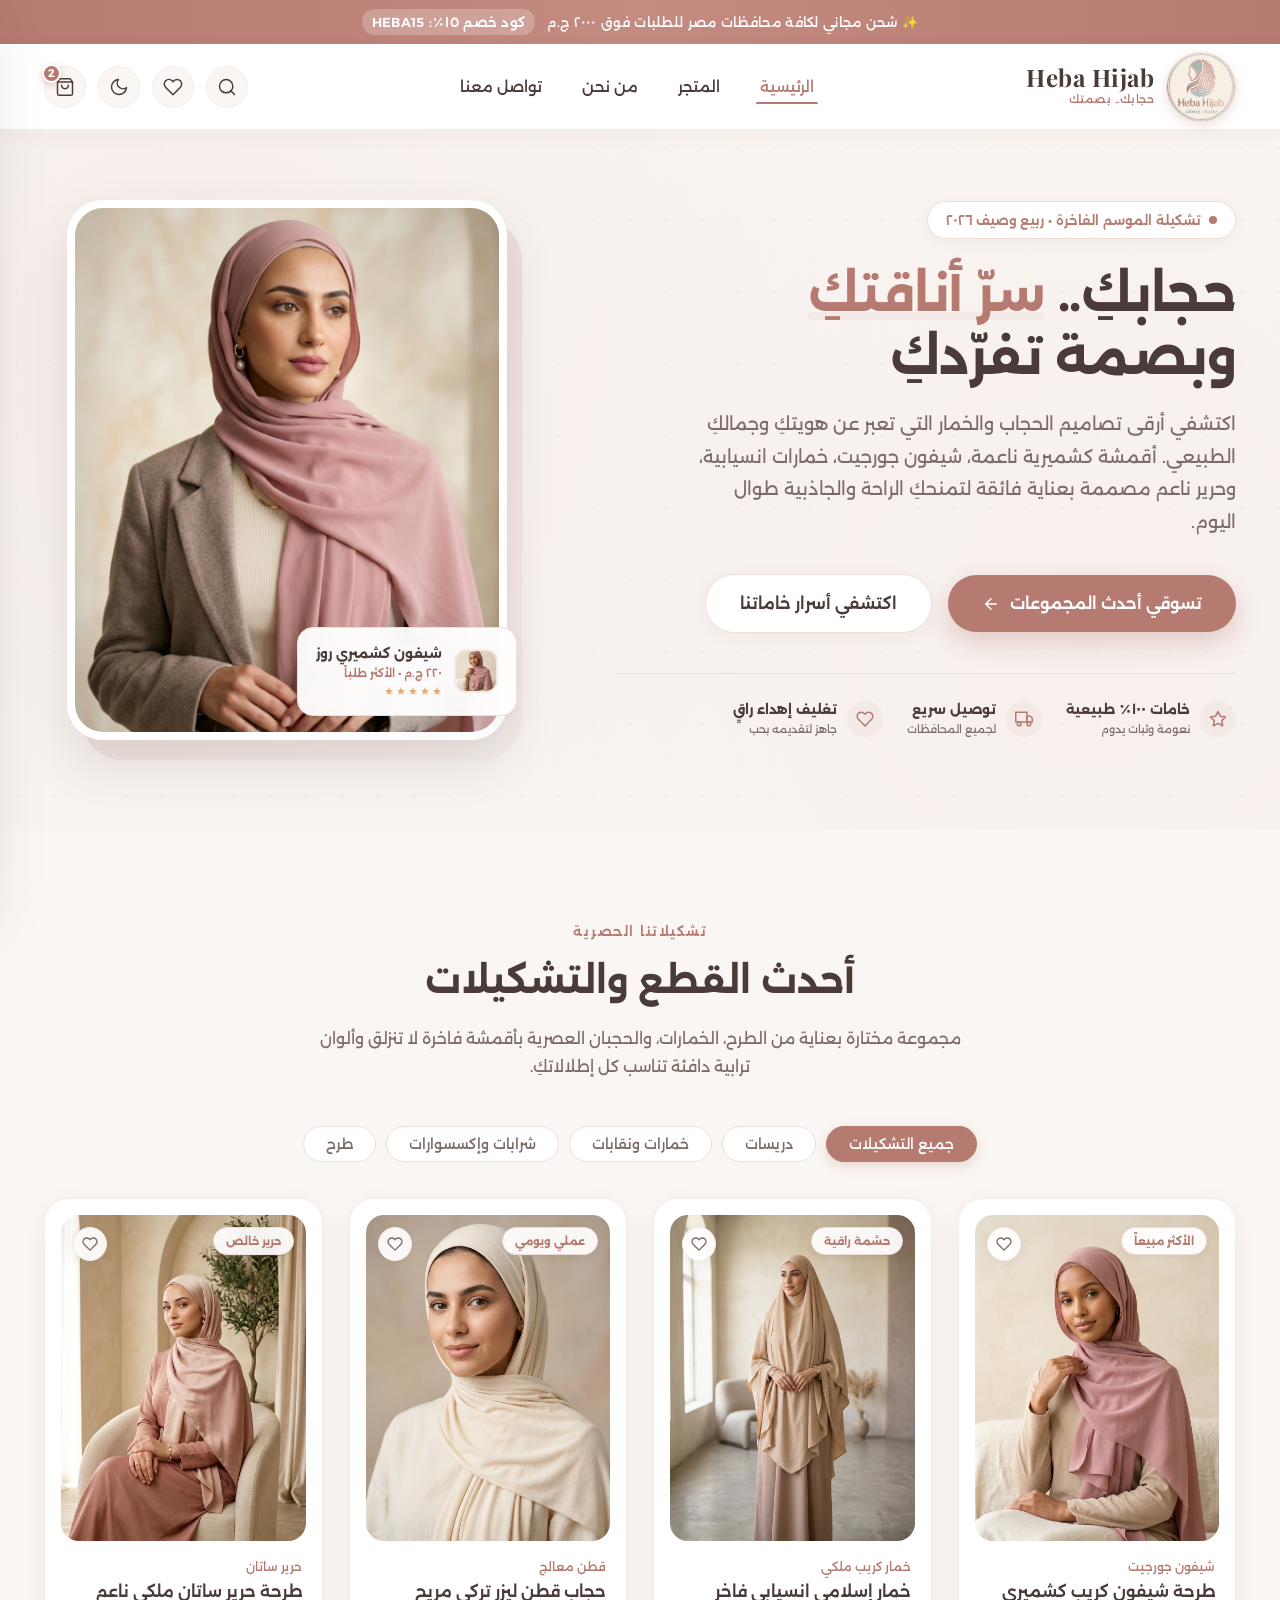
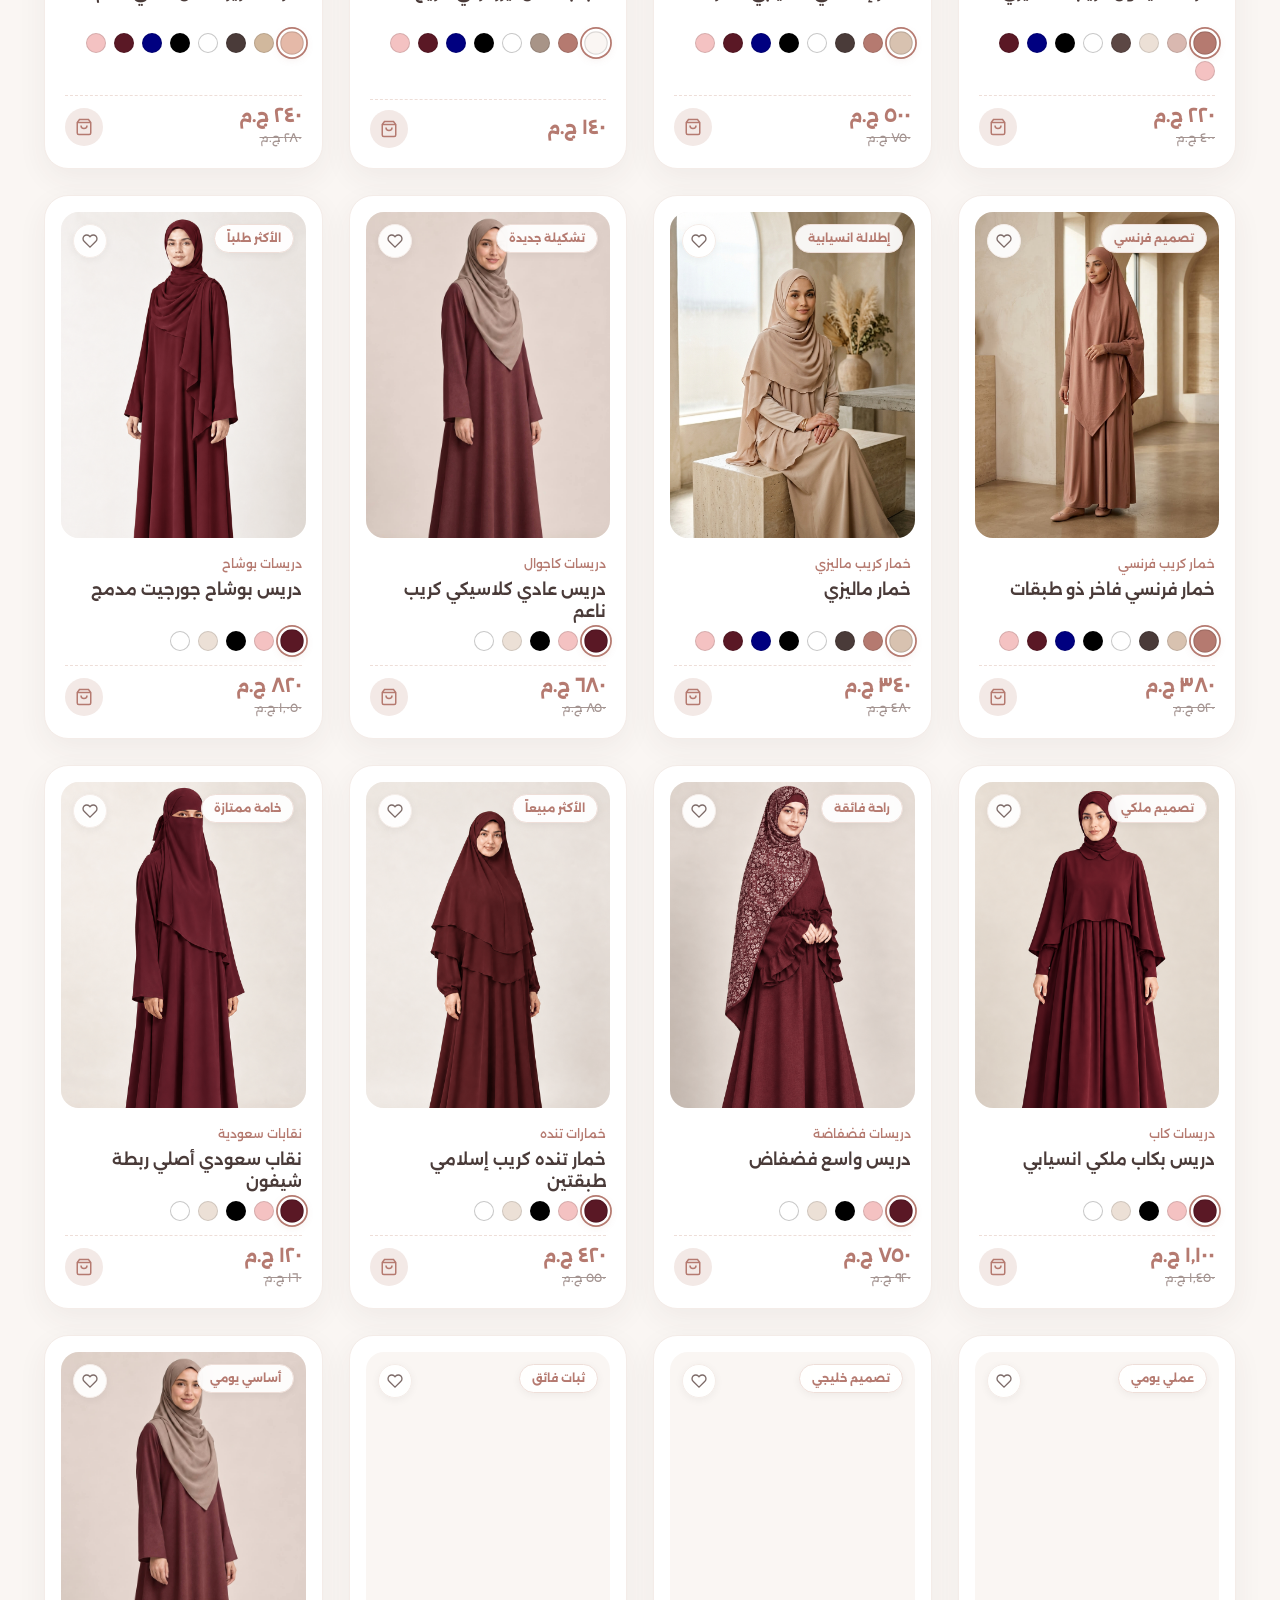
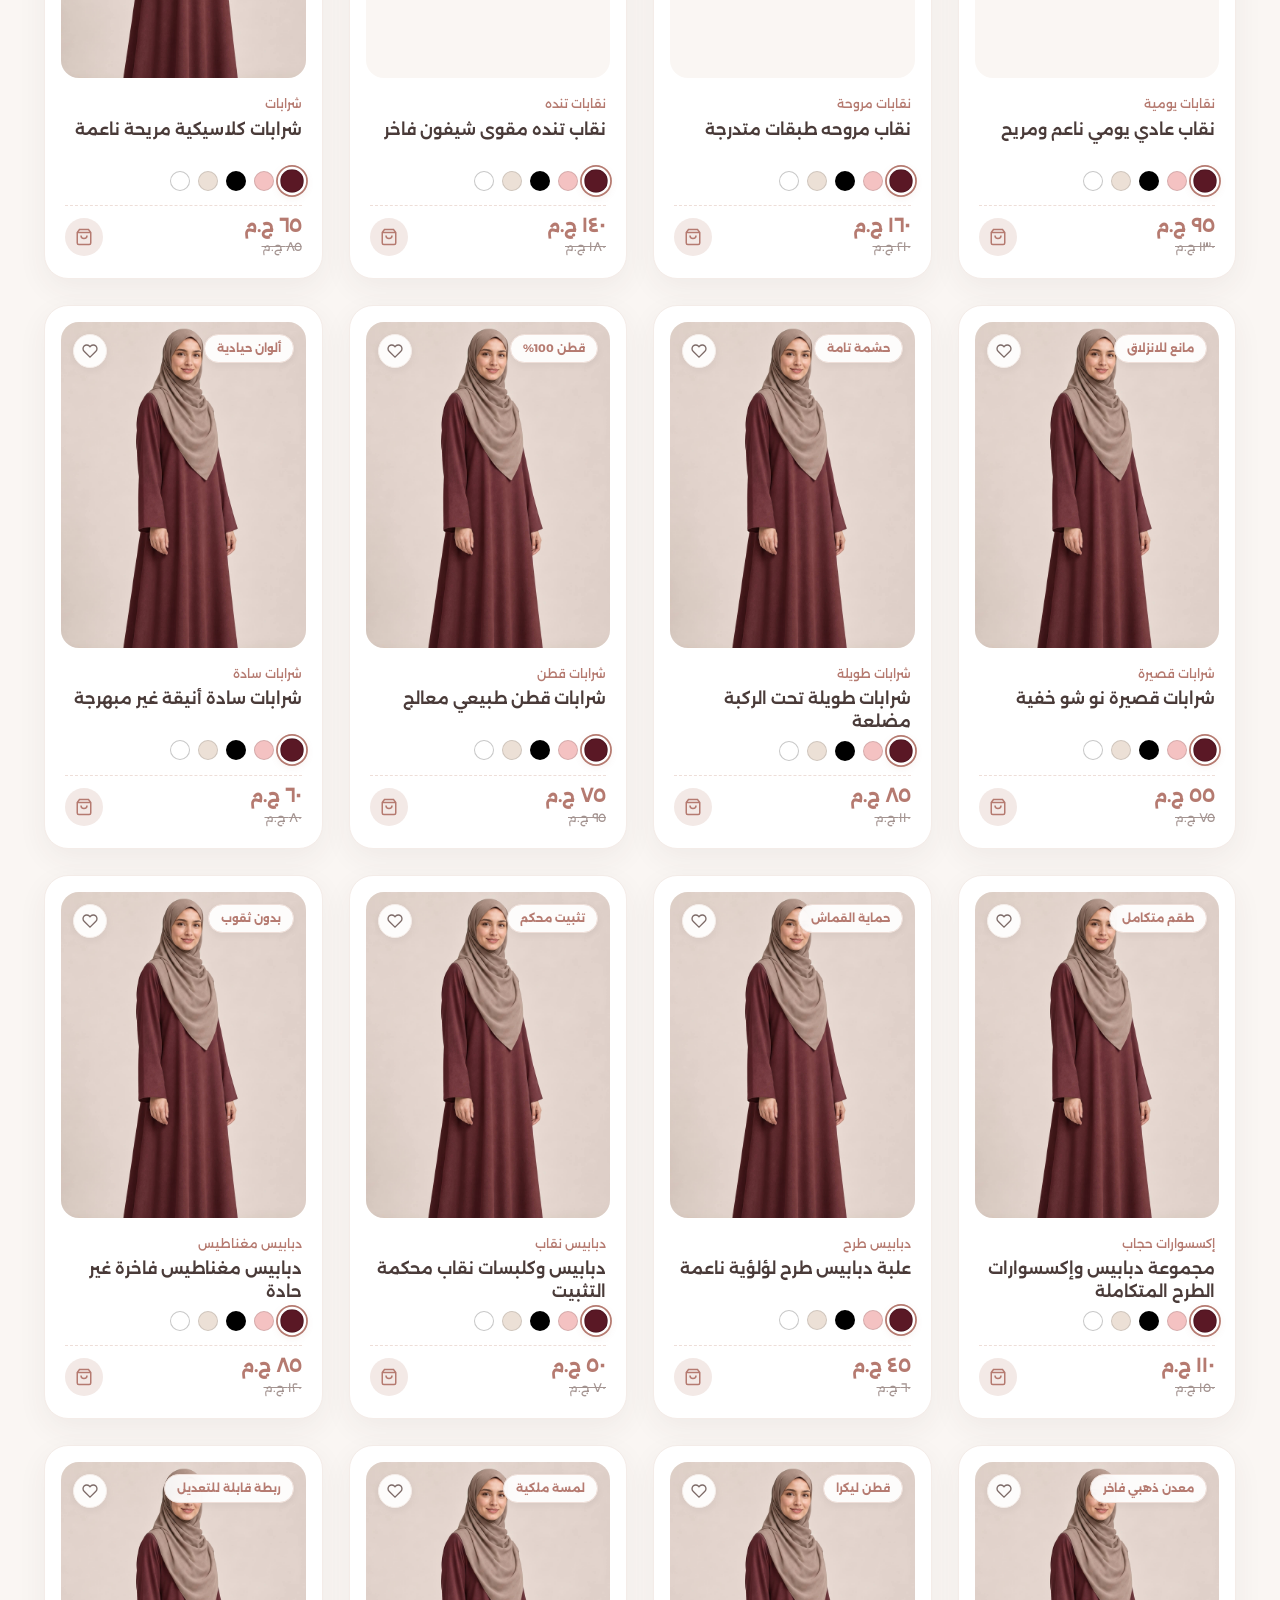
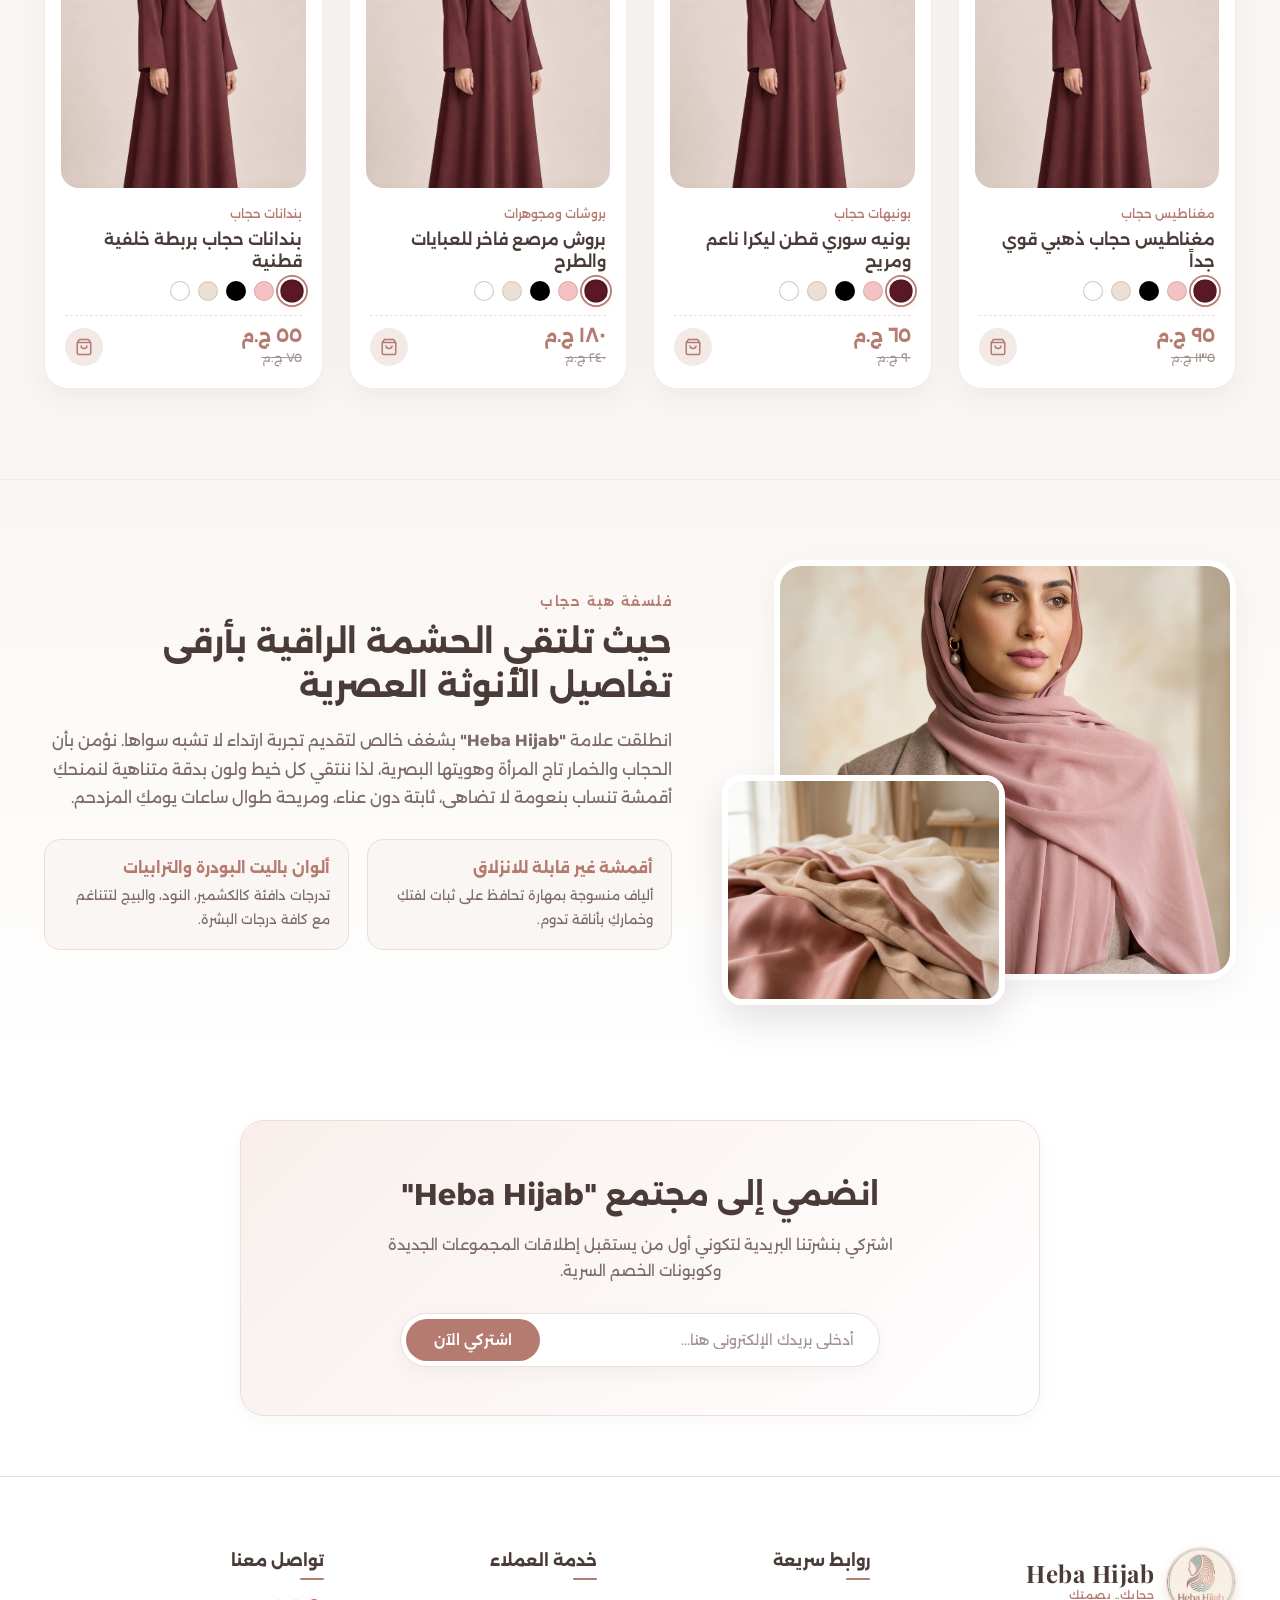
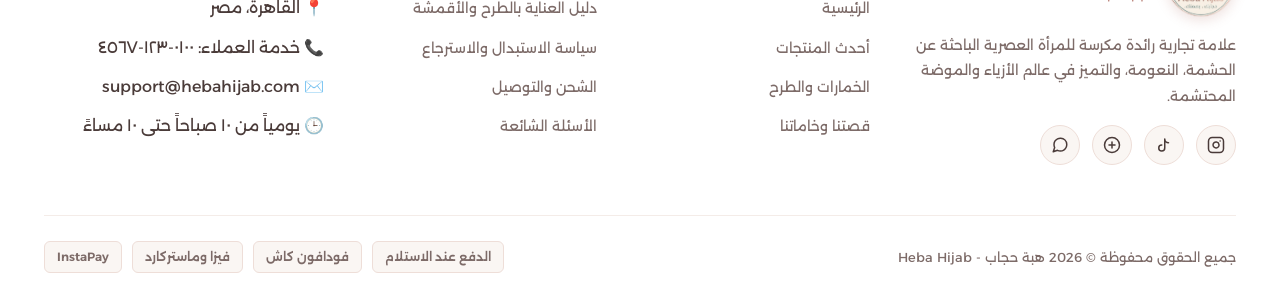
==== commit 33145037: "update" ====
--- a/index.html
+++ b/index.html
@@ -2230,142 +2230,6 @@
               </div>
             </article>
 
-            <!-- Product Card 12: دريس مناسبات وسهرات حريري -->
-            <article
-              class="product-card zoom-framing"
-              data-category="dresses"
-              data-subcategory="dress-occasions"
-              data-id="dress-occasions"
-              data-description="دريس مناسبات راقٍ من الساتان الفاخر بقفطان منسدل ولمعان أنثوي جذاب مصمم خصيصاً لأفراحكم ومناسباتكم المميزة"
-            >
-              <div class="product-thumb-wrapper">
-                <span class="product-badge">إصدار مناسبات</span>
-                <button
-                  class="wishlist-btn"
-                  aria-label="أضف إلى المفضلة"
-                  title="المفضلة"
-                >
-                  <svg
-                    viewBox="0 0 24 24"
-                    fill="none"
-                    stroke="currentColor"
-                    stroke-width="2"
-                  >
-                    <path
-                      d="M20.84 4.61a5.5 5.5 0 0 0-7.78 0L12 5.67l-1.06-1.06a5.5 5.5 0 0 0-7.78 7.78l1.06 1.06L12 21.23l7.78-7.78 1.06-1.06a5.5 5.5 0 0 0 0-7.78z"
-                    ></path>
-                  </svg>
-                </button>
-                <img
-                  src="images/burgundy.jpg"
-                  alt="دريس مناسبات وسهرات حريري ساتان لامع من هبة حجاب"
-                  loading="lazy"
-                  decoding="async"
-                  width="400"
-                  height="500"
-                />
-                <div class="quick-add-overlay">
-                  <button
-                    class="btn-quick-add"
-                    onclick="addProductFromCard(this)"
-                  >
-                    <svg
-                      width="16"
-                      height="16"
-                      viewBox="0 0 24 24"
-                      fill="none"
-                      stroke="currentColor"
-                      stroke-width="2"
-                    >
-                      <line x1="12" y1="5" x2="12" y2="19"></line>
-                      <line x1="5" y1="12" x2="19" y2="12"></line>
-                    </svg>
-                    <span>أضيفي للسلة سريعاً</span>
-                  </button>
-                </div>
-              </div>
-              <div class="product-content">
-                <span class="product-category">دريسات مناسبات</span>
-                <h3 class="product-title">دريس مناسبات وسهرات حريري</h3>
-                <div class="product-swatches">
-                  <span
-                    class="swatch active"
-                    style="background-color: #5A1825"
-                    title="برجاندي"
-                    data-color-name="برجاندي"
-                    data-img="images/burgundy.jpg"
-                    role="button"
-                    tabindex="0"
-                    aria-label="لون برجاندي"
-                  ></span>
-                  <span
-                    class="swatch"
-                    style="background-color: #f4c2c2"
-                    title="بينك ناعم"
-                    data-color-name="بينك ناعم"
-                    data-img="images/pink.jpg"
-                    role="button"
-                    tabindex="0"
-                    aria-label="لون بينك ناعم"
-                  ></span>
-                  <span
-                    class="swatch"
-                    style="background-color: #000000"
-                    title="أسود ملكي"
-                    data-color-name="أسود ملكي"
-                    data-img="images/black.jpg"
-                    role="button"
-                    tabindex="0"
-                    aria-label="لون أسود ملكي"
-                  ></span>
-                  <span
-                    class="swatch"
-                    style="background-color: #ece0d6"
-                    title="بيج هادئ"
-                    data-color-name="بيج هادئ"
-                    data-img="images/beige.jpg"
-                    role="button"
-                    tabindex="0"
-                    aria-label="لون بيج هادئ"
-                  ></span>
-                  <span
-                    class="swatch"
-                    style="background-color: #ffffff"
-                    title="أبيض ناصع"
-                    data-color-name="أبيض ناصع"
-                    data-img="images/white.jpg"
-                    role="button"
-                    tabindex="0"
-                    aria-label="لون أبيض ناصع"
-                  ></span>
-                </div>
-                <div class="product-footer">
-                  <div class="price-box">
-                    <span class="price-current">١,٢٨٠ ج.م</span>
-                    <span class="price-old">١,٦٠٠ ج.م</span>
-                  </div>
-                  <button
-                    class="card-cart-btn"
-                    onclick="addProductFromCard(this)"
-                    aria-label="أضيفي للسلة"
-                    title="أضيفي للسلة"
-                  >
-                    <svg
-                      viewBox="0 0 24 24"
-                      fill="none"
-                      stroke="currentColor"
-                      stroke-width="2"
-                    >
-                      <path
-                        d="M6 2L3 6v14a2 2 0 0 0 2 2h14a2 2 0 0 0 2-2V6l-3-4z"
-                      ></path>
-                      <line x1="3" y1="6" x2="21" y2="6"></line>
-                      <path d="M16 10a4 4 0 0 1-8 0"></path>
-                    </svg>
-                  </button>
-                </div>
-              </div>
-            </article>
 
             <!-- Product Card 13: خمار تنده كريب إسلامي طبقتين -->
             <article
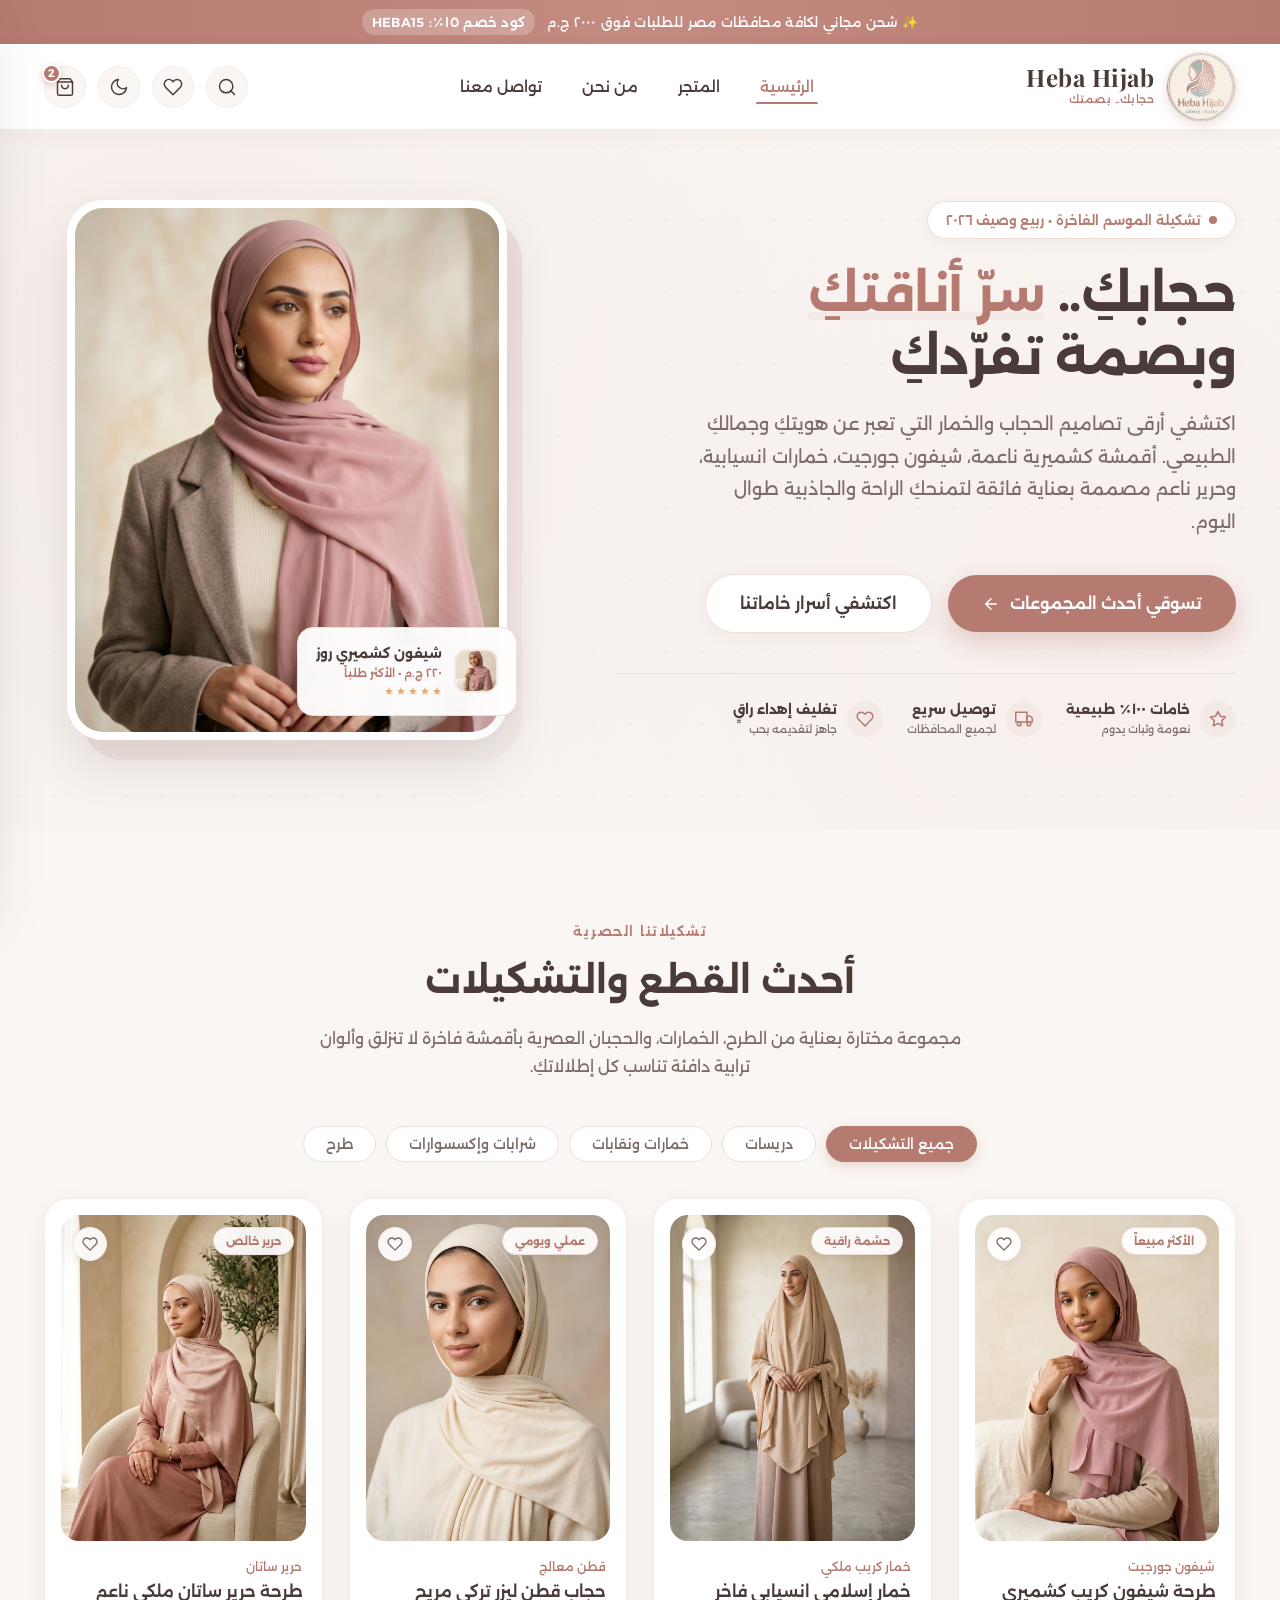
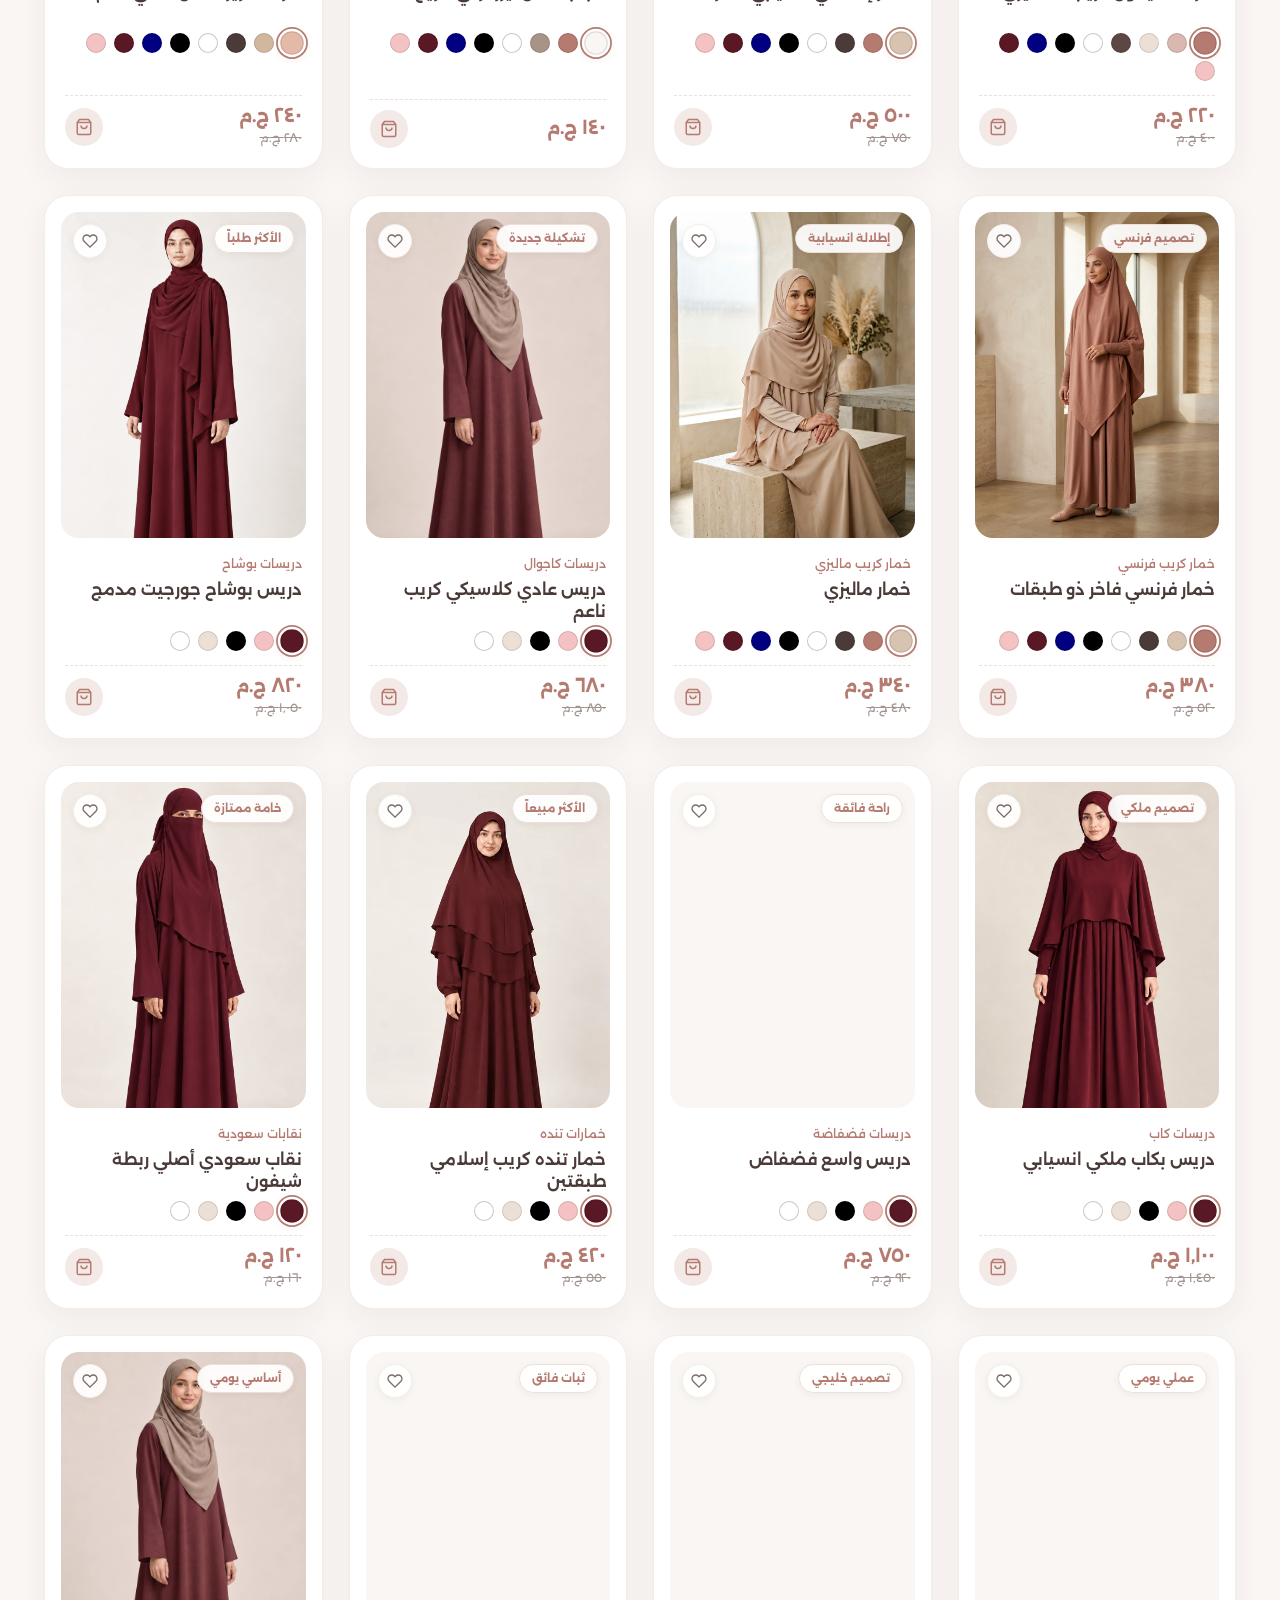
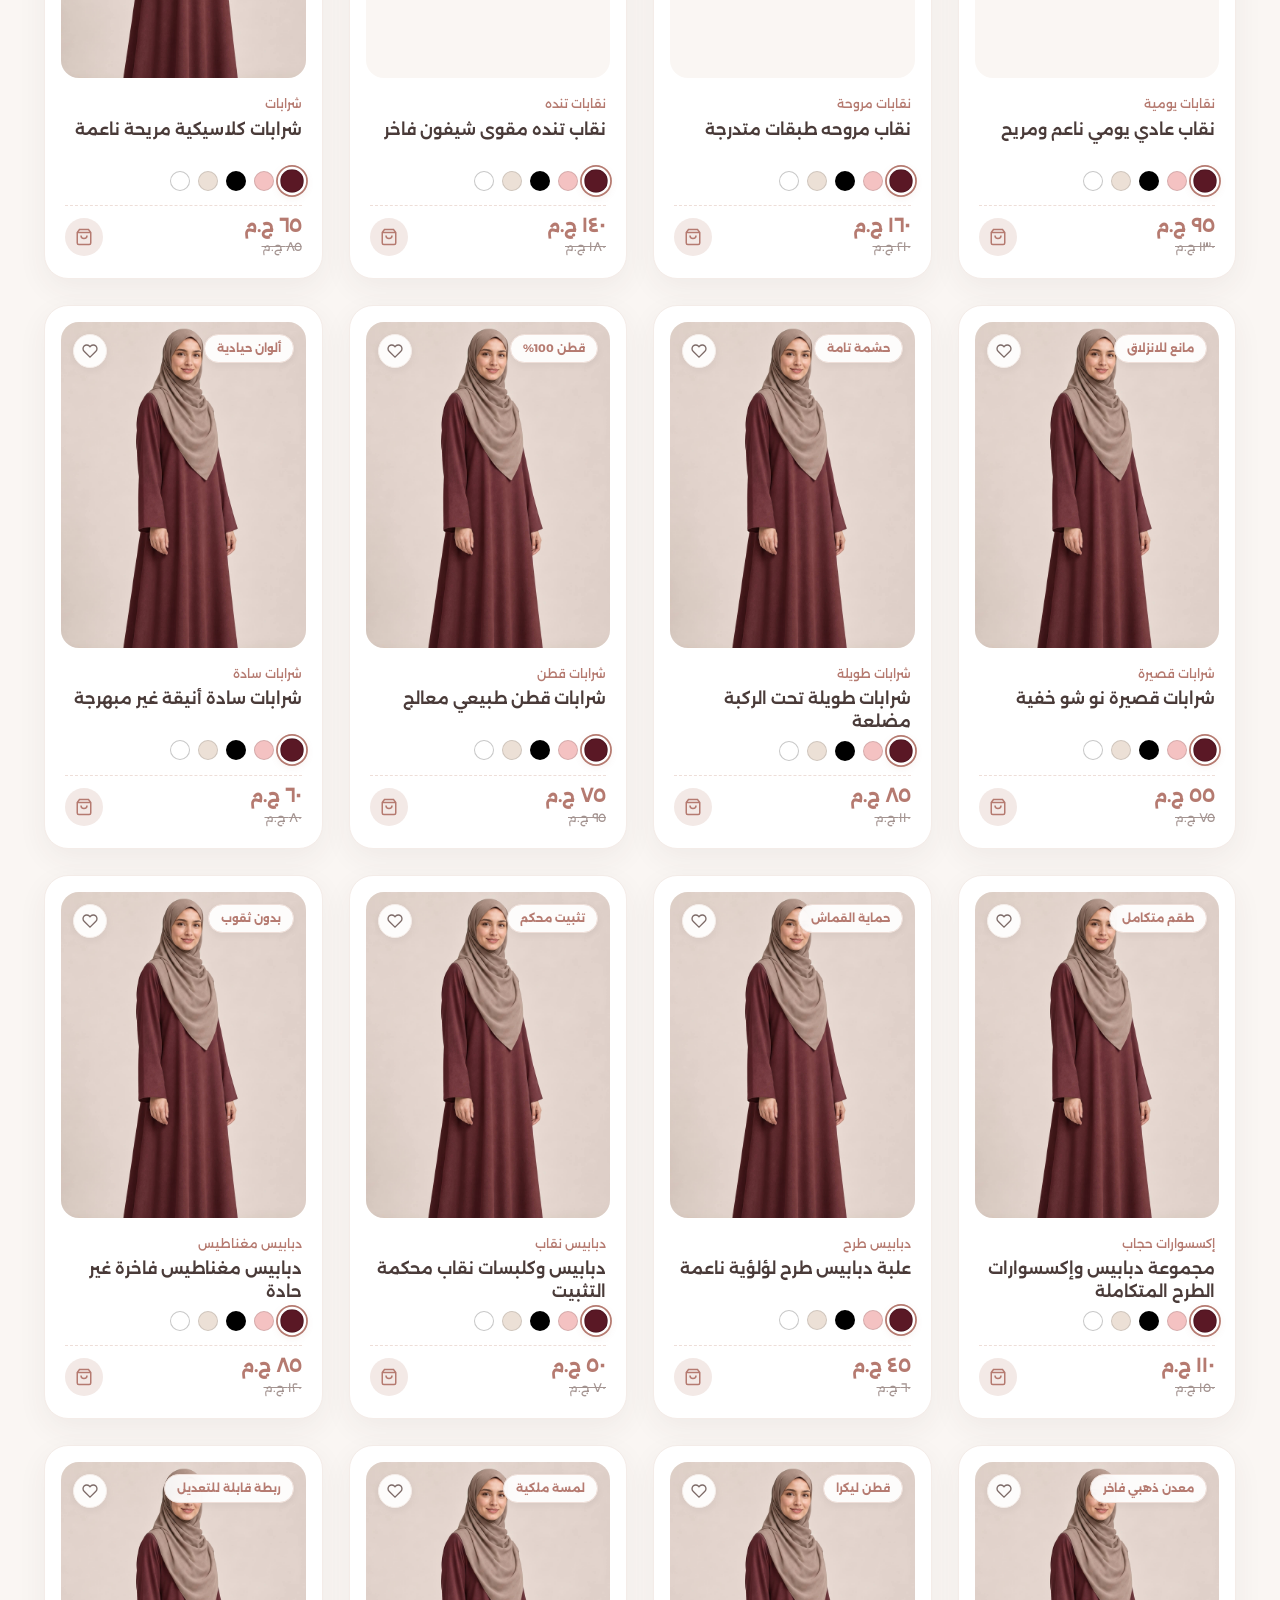
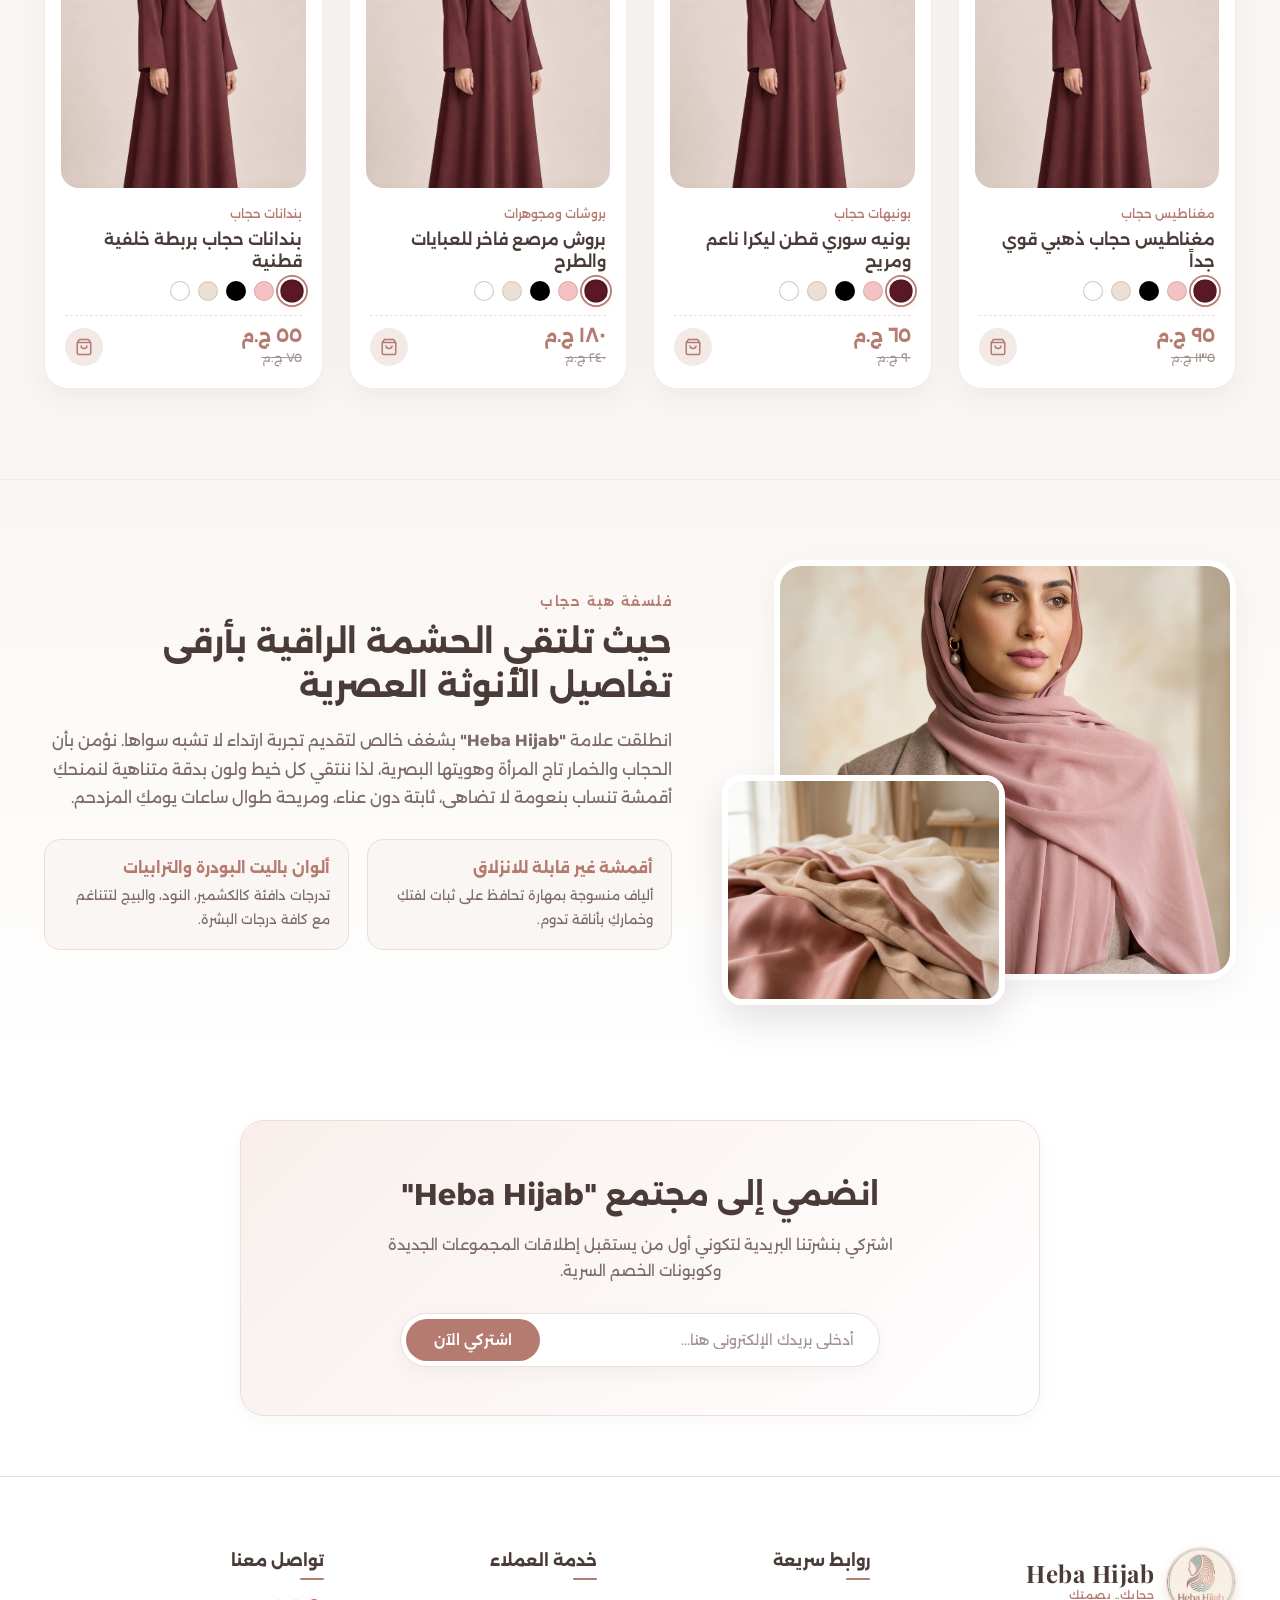
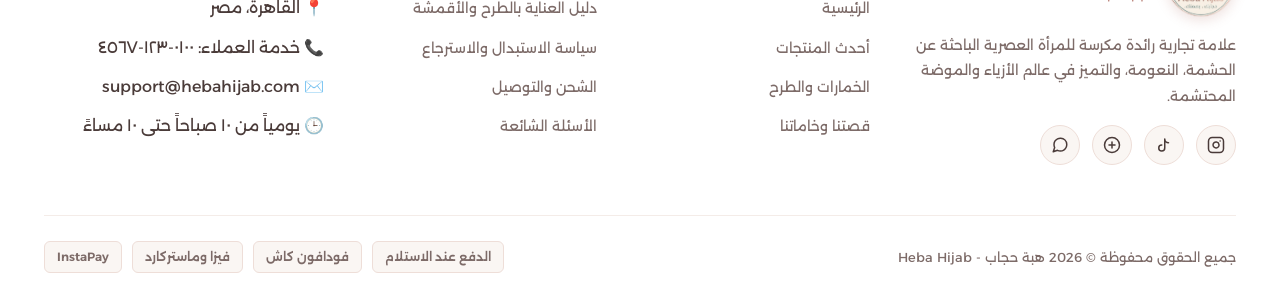
==== commit e2d1c757: "update" ====
--- a/index.html
+++ b/index.html
@@ -2258,7 +2258,7 @@
                   </svg>
                 </button>
                 <img
-                  src="images/خمار تنده كريب إسلامي طبقتين/burgundy.png"
+                  src="images/خمار تنده كريب إسلامي طبقتين/burgundy.webp"
                   alt="خمار تنده كريب إسلامي طبقتين ثابت من هبة حجاب"
                   loading="lazy"
                   decoding="async"
@@ -2294,7 +2294,7 @@
                     style="background-color: #5A1825"
                     title="برجاندي"
                     data-color-name="برجاندي"
-                    data-img="images/خمار تنده كريب إسلامي طبقتين/burgundy.png"
+                    data-img="images/خمار تنده كريب إسلامي طبقتين/burgundy.webp"
                     role="button"
                     tabindex="0"
                     aria-label="لون برجاندي"
@@ -2304,7 +2304,7 @@
                     style="background-color: #f4c2c2"
                     title="بينك ناعم"
                     data-color-name="بينك ناعم"
-                    data-img="images/خمار تنده كريب إسلامي طبقتين/pink.png"
+                    data-img="images/خمار تنده كريب إسلامي طبقتين/pink.webp"
                     role="button"
                     tabindex="0"
                     aria-label="لون بينك ناعم"
@@ -2314,7 +2314,7 @@
                     style="background-color: #000000"
                     title="أسود ملكي"
                     data-color-name="أسود ملكي"
-                    data-img="images/خمار تنده كريب إسلامي طبقتين/black.png"
+                    data-img="images/خمار تنده كريب إسلامي طبقتين/black.webp"
                     role="button"
                     tabindex="0"
                     aria-label="لون أسود ملكي"
@@ -2324,7 +2324,7 @@
                     style="background-color: #ece0d6"
                     title="بيج هادئ"
                     data-color-name="بيج هادئ"
-                    data-img="images/خمار تنده كريب إسلامي طبقتين/beige.png"
+                    data-img="images/خمار تنده كريب إسلامي طبقتين/beige.webp"
                     role="button"
                     tabindex="0"
                     aria-label="لون بيج هادئ"
@@ -2334,7 +2334,7 @@
                     style="background-color: #ffffff"
                     title="أبيض ناصع"
                     data-color-name="أبيض ناصع"
-                    data-img="images/خمار تنده كريب إسلامي طبقتين/white.png"
+                    data-img="images/خمار تنده كريب إسلامي طبقتين/white.webp"
                     role="button"
                     tabindex="0"
                     aria-label="لون أبيض ناصع"
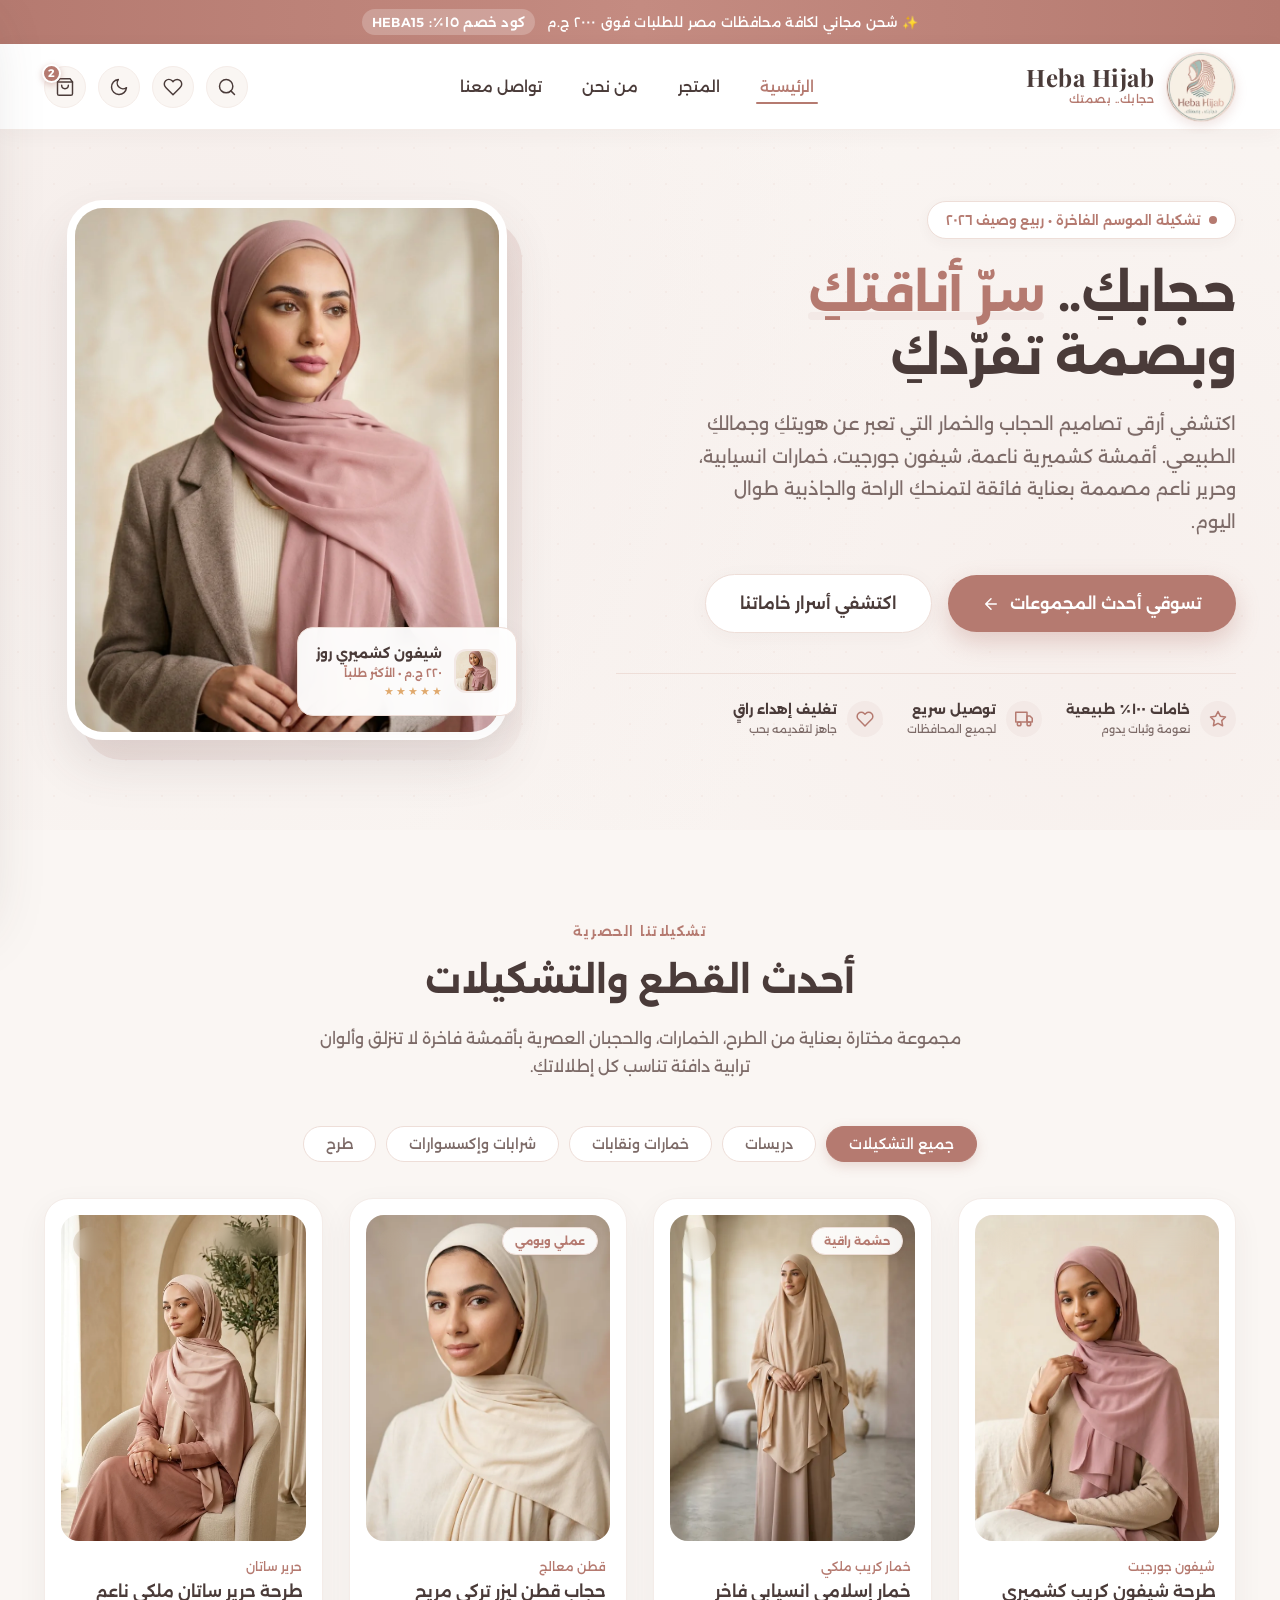
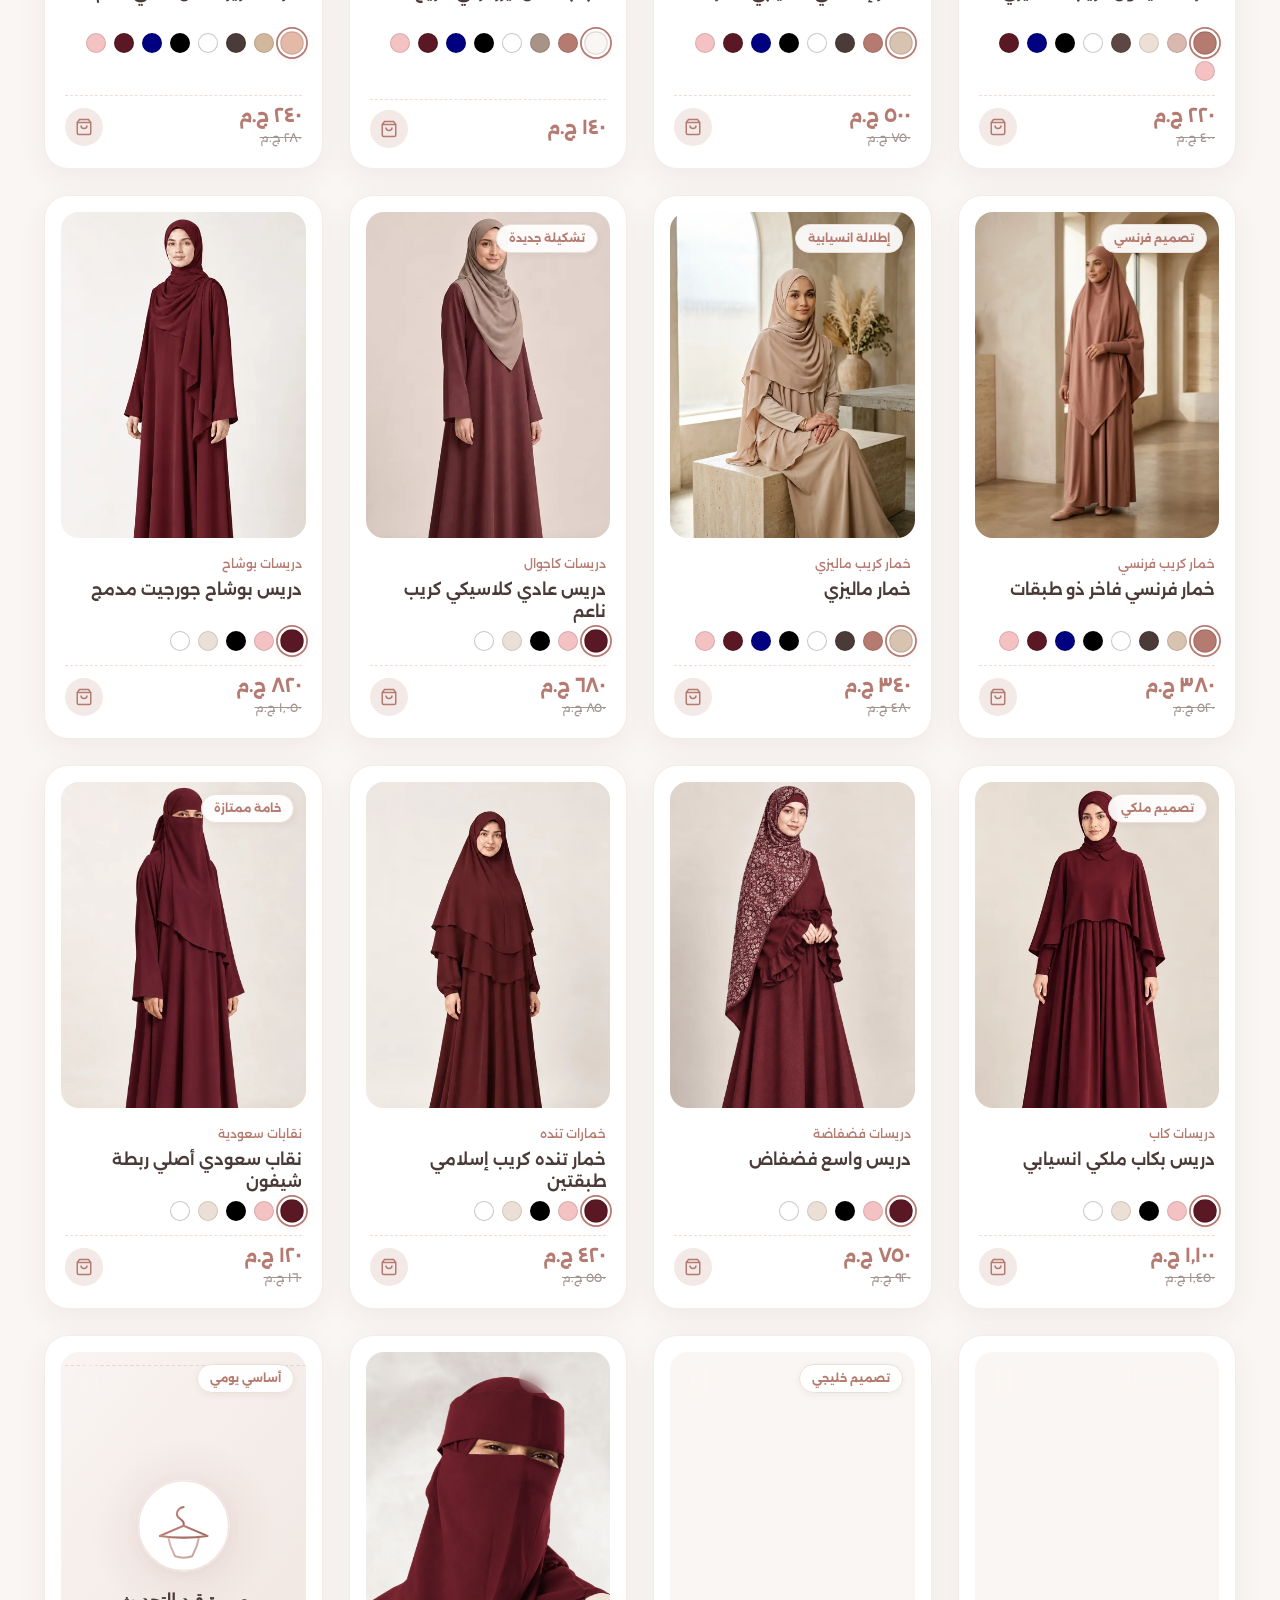
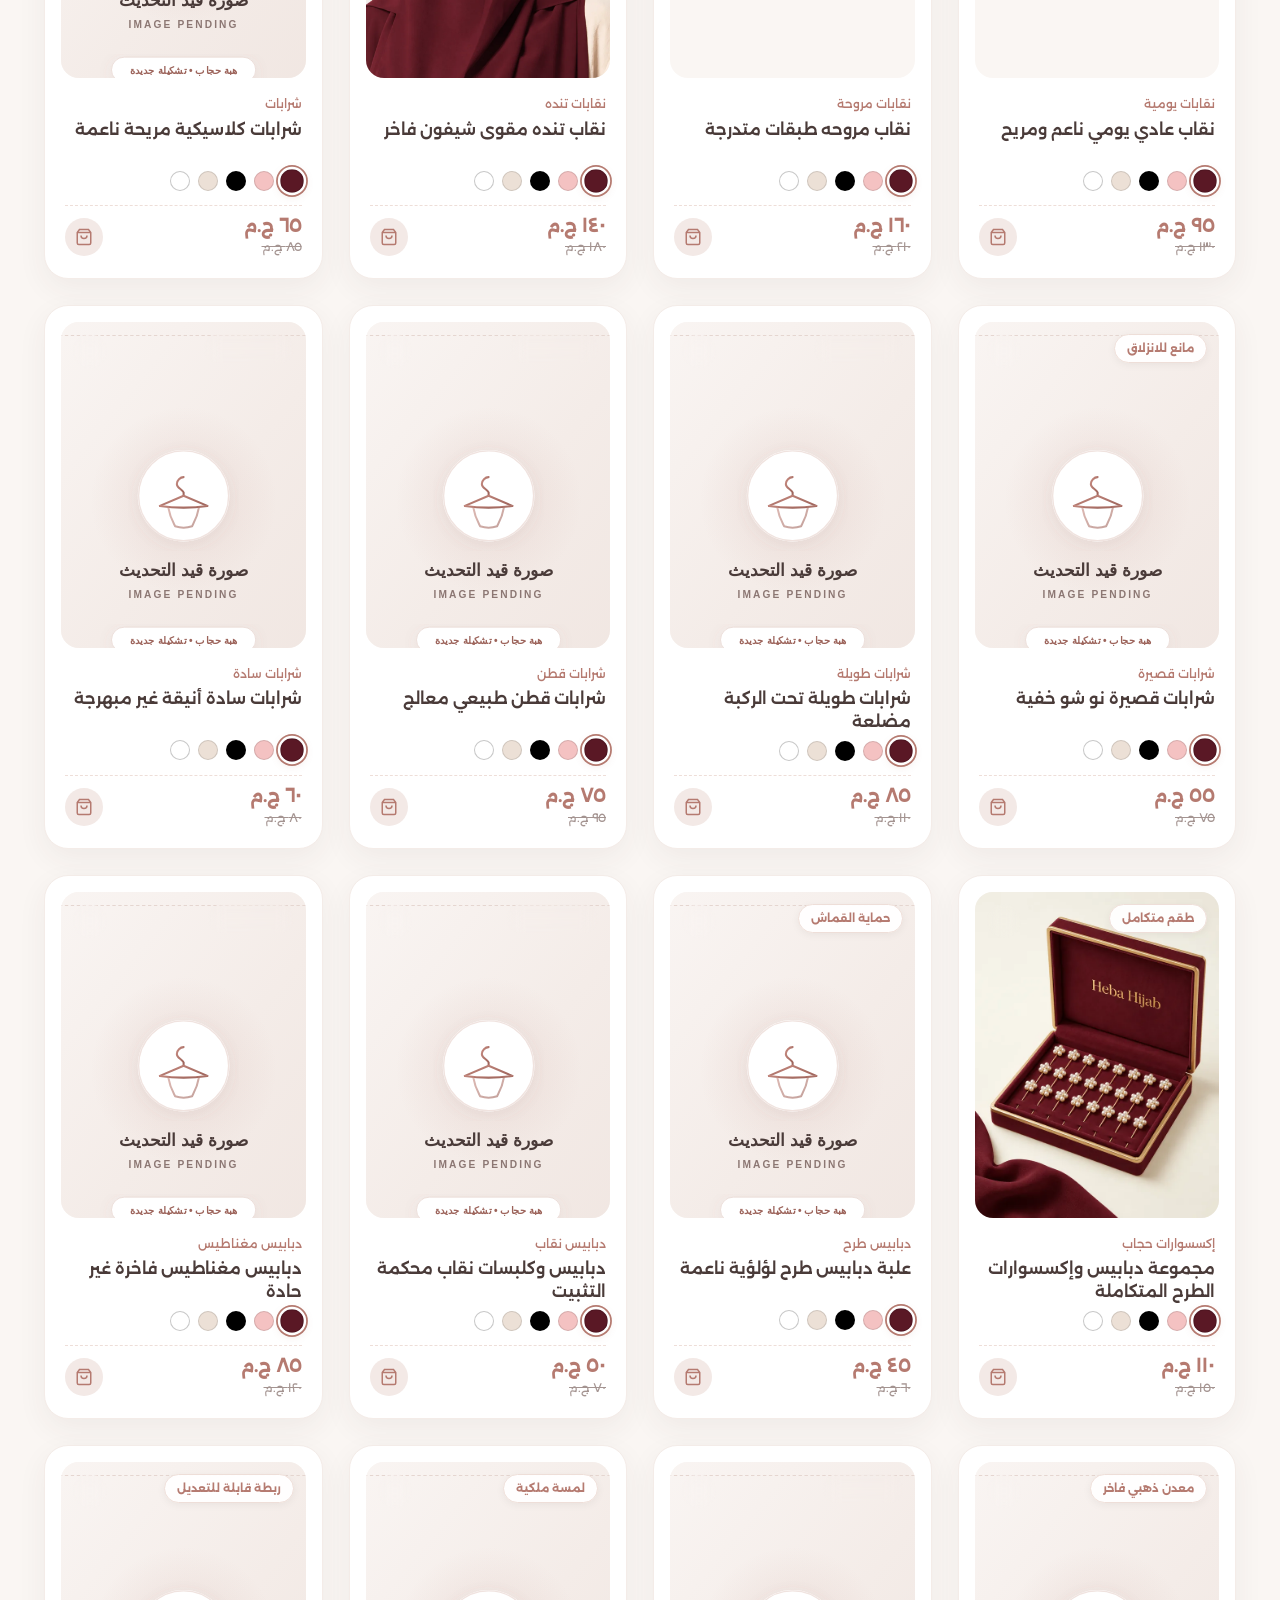
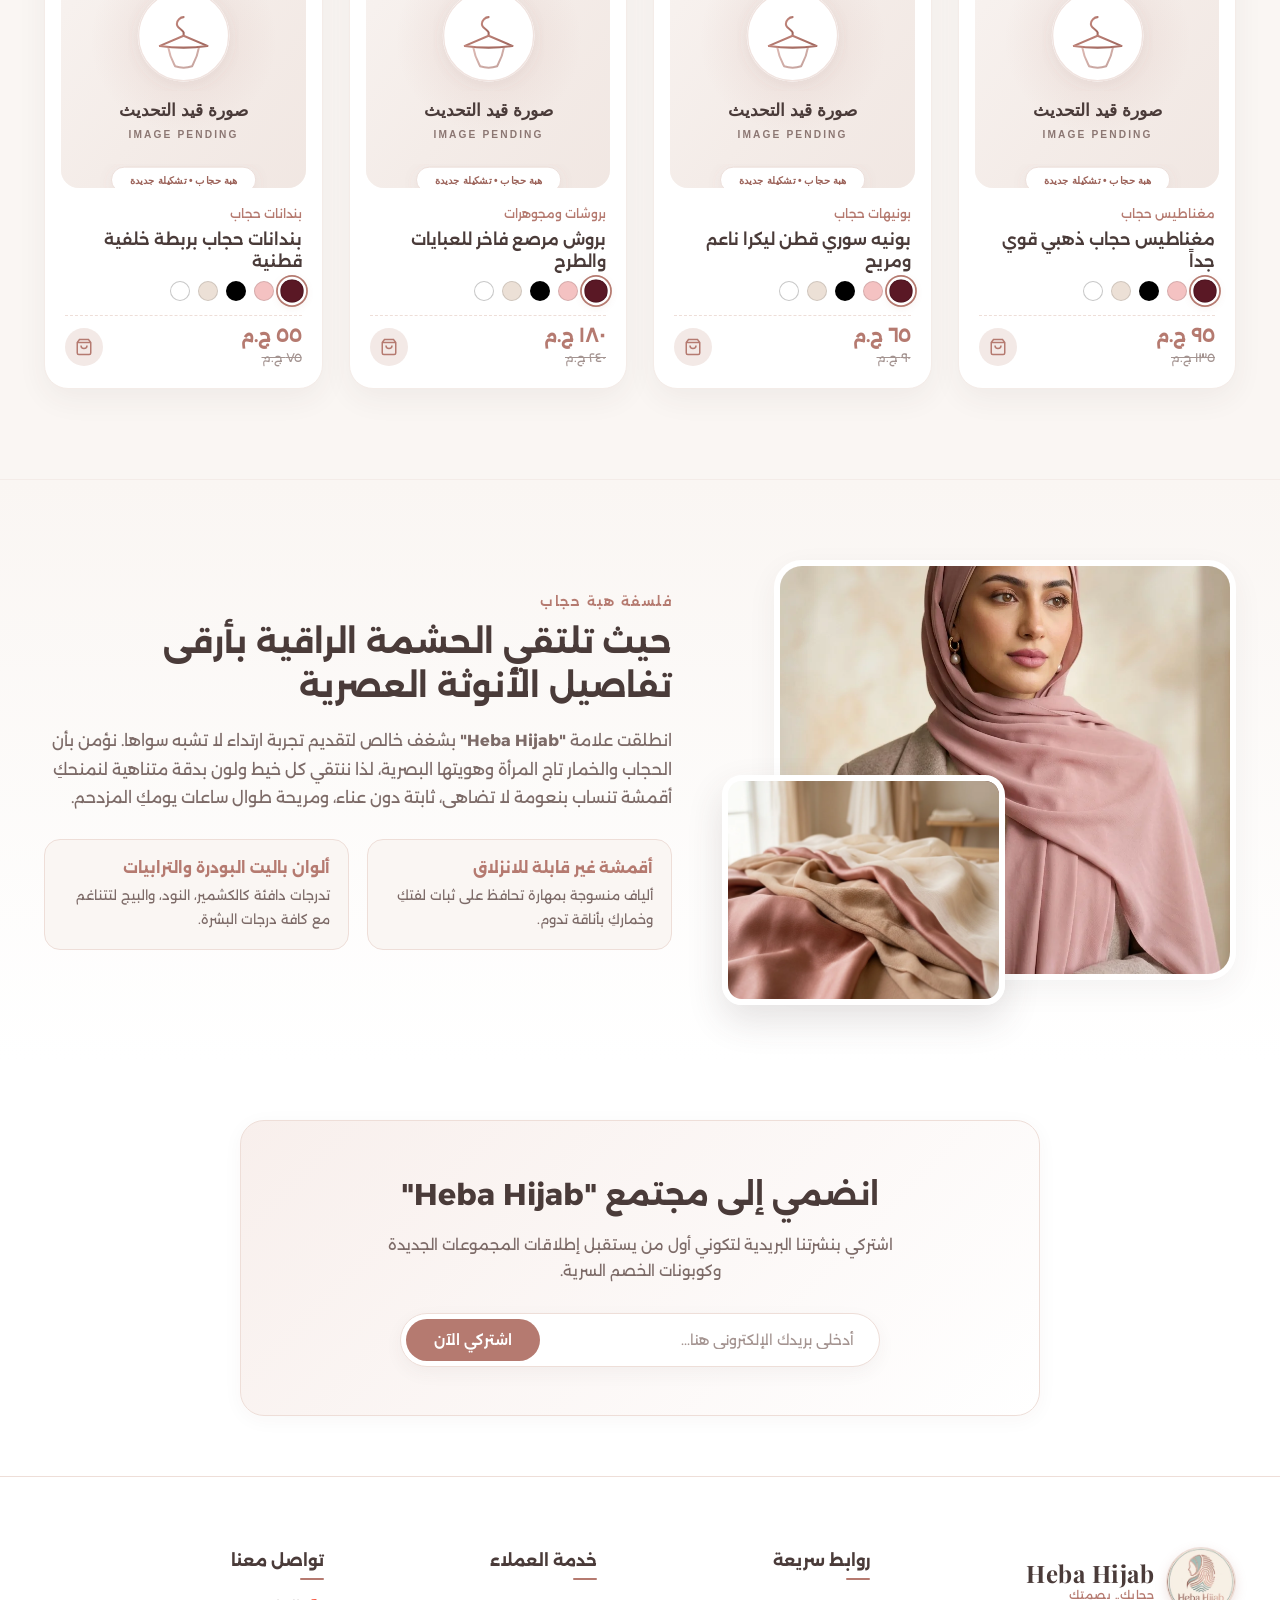
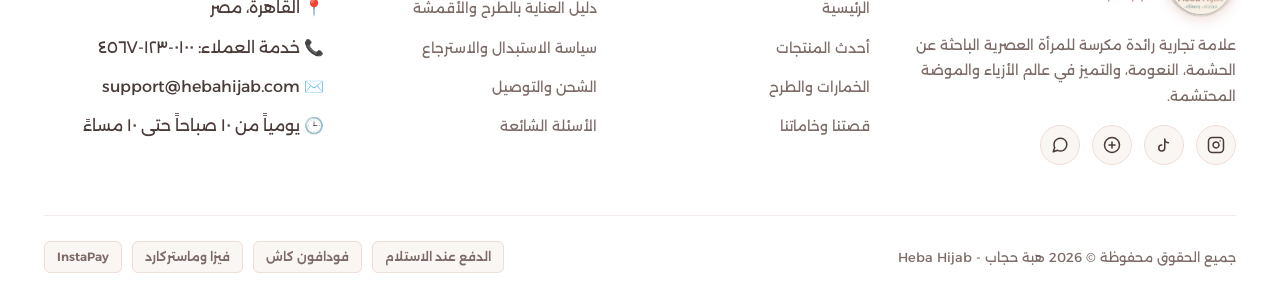
==== commit 25fc4b96: "update" ====
--- a/index.html
+++ b/index.html
@@ -43,7 +43,7 @@
     />
     <meta
       property="og:image"
-      content="https://hebahijab.com/images/hero_hijab.jpg"
+      content="https://hebahijab.com/images/hero_hijab.webp"
     />
     <meta property="og:image:width" content="1200" />
     <meta property="og:image:height" content="630" />
@@ -65,7 +65,7 @@
     />
     <meta
       name="twitter:image"
-      content="https://hebahijab.com/images/hero_hijab.jpg"
+      content="https://hebahijab.com/images/hero_hijab.webp"
     />
     <meta
       name="twitter:image:alt"
@@ -93,8 +93,8 @@
             "@id": "https://hebahijab.com/#store",
             "name": "Heba Hijab | هبة حجاب",
             "url": "https://hebahijab.com/",
-            "logo": "https://hebahijab.com/images/logo.png",
-            "image": "https://hebahijab.com/images/hero_hijab.jpg",
+            "logo": "https://hebahijab.com/images/logo.webp",
+            "image": "https://hebahijab.com/images/hero_hijab.webp",
             "description": "علامة تجارية مصرية رائدة للأزياء المحتشمة، الطرح الشيفون، الخمارات الانسيابية، وحجاب القطن والحرير الفاخر.",
             "priceRange": "$$",
             "currenciesAccepted": "EGP",
@@ -124,7 +124,7 @@
                 "item": {
                   "@type": "Product",
                   "name": "طرحة شيفون كريب كشميري",
-                  "image": "https://hebahijab.com/images/product_chiffon.jpg",
+                  "image": "https://hebahijab.com/images/%D8%B7%D8%B1%D8%AD%D8%A9%20%D8%B4%D9%8A%D9%81%D9%88%D9%86/product_chiffon.webp",
                   "description": "طرحة شيفون كريب كشميري ناعمة وثابتة لا تنزلق، مصممة بلون كشميري هادئ.",
                   "sku": "HH-CHIFFON-01",
                   "brand": {
@@ -146,7 +146,7 @@
                 "item": {
                   "@type": "Product",
                   "name": "خمار إسلامي انسيابي فاخر",
-                  "image": "https://hebahijab.com/images/product_khimar.jpg",
+                  "image": "https://hebahijab.com/images/%D8%AE%D9%85%D8%A7%D8%B1%20%D8%A5%D8%B3%D9%84%D8%A7%D9%85%D9%8A%20%D8%A7%D9%86%D8%B3%D9%8A%D8%A7%D8%A8%D9%8A%20%D9%81%D8%A7%D8%AE%D8%B1/product_khimar.webp",
                   "description": "خمار إسلامي كريب ملكي بقصة انسيابية واسعة وحشمة تامة بلون بيج نود جذاب.",
                   "sku": "HH-KHIMAR-02",
                   "brand": {
@@ -168,7 +168,7 @@
                 "item": {
                   "@type": "Product",
                   "name": "حجاب قطن ليزر تركي مريح",
-                  "image": "https://hebahijab.com/images/product_cotton.jpg",
+                  "image": "https://hebahijab.com/images/%D8%AD%D8%AC%D8%A7%D8%A8%20%D9%82%D8%B7%D9%86%20%D9%84%D9%8A%D8%B2%D8%B1%20%D8%AA%D8%B1%D9%83%D9%8A/product_cotton.webp",
                   "description": "حجاب قطن معالج ليزر تركي مريح، خفيف وعملي للاستخدام اليومي المستمر.",
                   "sku": "HH-COTTON-03",
                   "brand": {
@@ -190,7 +190,7 @@
                 "item": {
                   "@type": "Product",
                   "name": "طرحة حرير ساتان ملكي ناعم",
-                  "image": "https://hebahijab.com/images/product_silk.jpg",
+                  "image": "https://hebahijab.com/images/%D8%B7%D8%B1%D8%AD%D8%A9%20%D8%AD%D8%B1%D9%8A%D8%B1%20%D8%B3%D8%A7%D8%AA%D8%A7%D9%86/product_silk.webp",
                   "description": "طرحة حرير ساتان ملكية بلمعة أنثوية فاخرة وخامة ناعمة على البشرة للمناسبات والسهرات.",
                   "sku": "HH-SILK-04",
                   "brand": {
@@ -212,7 +212,7 @@
                 "item": {
                   "@type": "Product",
                   "name": "خمار فرنسي فاخر ذو طبقات",
-                  "image": "https://hebahijab.com/images/product_french_khimar.jpg",
+                  "image": "https://hebahijab.com/images/%D8%AE%D9%85%D8%A7%D8%B1%20%D9%81%D8%B1%D9%86%D8%B3%D9%8A%20%D9%81%D8%A7%D8%AE%D8%B1/product_french_khimar.webp",
                   "description": "خمار فرنسي فاخر ذو طبقات كريب ناعم وقصة مثلثة منسدلة بأكمام مدمجة لحشمة راقية وأناقة لا تضاهى.",
                   "sku": "HH-FR-KHIMAR-05",
                   "brand": {
@@ -234,7 +234,7 @@
                 "item": {
                   "@type": "Product",
                   "name": "خمار ماليزي انسيابي كريب",
-                  "image": "https://hebahijab.com/images/product_malaysian_khimar.jpg",
+                  "image": "https://hebahijab.com/images/%D8%AE%D9%85%D8%A7%D8%B1%20%D9%85%D8%A7%D9%84%D9%8A%D8%B2%D9%8A/product_malaysian_khimar.webp",
                   "description": "خمار ماليزي انسيابي كريب ناعم بطبقات متدرجة أنيقة وراحة استثنائية للاستخدام اليومي والمناسبات.",
                   "sku": "HH-MY-KHIMAR-06",
                   "brand": {
@@ -287,7 +287,7 @@
       <div class="container nav-inner">
         <!-- Brand Logo -->
         <a href="#" class="brand-logo" aria-label="Heba Hijab الرئيسية">
-          <img src="images/logo.png" alt="شعار هبة حجاب - Heba Hijab" class="logo-monogram-img" width="48" height="48" />
+          <img src="images/logo.webp" alt="شعار هبة حجاب - Heba Hijab" class="logo-monogram-img" width="48" height="48" />
           <div class="logo-text-group">
             <span class="brand-title">Heba Hijab</span>
             <span class="brand-subtitle">حجابك.. بصمتك</span>
@@ -584,7 +584,7 @@
             <div class="hero-backdrop-shape"></div>
             <div class="hero-image-wrapper">
               <img
-                src="images/hero_hijab.jpg"
+                src="images/hero_hijab.webp"
                 alt="موديل أنيقة ترتدي طرحة شيفون كريب كشميري وحجاب فاخر من هبة حجاب Heba Hijab"
                 loading="eager"
                 fetchpriority="high"
@@ -597,7 +597,7 @@
             <div class="hero-floating-card">
               <div class="floating-avatar">
                 <img
-                  src="images/product_chiffon.jpg"
+                  src="images/طرحة شيفون/product_chiffon.webp"
                   alt="طرحة شيفون كشميري روز الأكثر طلباً"
                   width="44"
                   height="44"
@@ -701,7 +701,7 @@
                   </svg>
                 </button>
                 <img
-                  src="images/product_chiffon.jpg"
+                  src="images/طرحة شيفون/product_chiffon.webp"
                   alt="طرحة شيفون كريب كشميري ناعمة بلون كشميري ترابي فاخر"
                   loading="lazy"
                   decoding="async"
@@ -737,7 +737,7 @@
                     style="background-color: #b57a70"
                     title="وردي ترابي"
                     data-color-name="وردي ترابي"
-                    data-img="images/product_chiffon.jpg"
+                    data-img="images/طرحة شيفون/product_chiffon.webp"
                     role="button"
                     tabindex="0"
                     aria-label="لون وردي ترابي"
@@ -747,7 +747,7 @@
                     style="background-color: #d9b8b0"
                     title="كشمير فاتح"
                     data-color-name="كشمير فاتح"
-                    data-img="images/product_chiffon_cashmere.jpg"
+                    data-img="images/طرحة شيفون/product_chiffon_cashmere.webp"
                     role="button"
                     tabindex="0"
                     aria-label="لون كشمير فاتح"
@@ -757,7 +757,7 @@
                     style="background-color: #ece0d6"
                     title="بيج هادئ"
                     data-color-name="بيج هادئ"
-                    data-img="images/product_chiffon_beige.jpg"
+                    data-img="images/طرحة شيفون/product_chiffon_beige.webp"
                     role="button"
                     tabindex="0"
                     aria-label="لون بيج هادئ"
@@ -767,7 +767,7 @@
                     style="background-color: #5c4744"
                     title="بني شيكولاتة"
                     data-color-name="بني شيكولاتة"
-                    data-img="images/product_chiffon_brown.jpg"
+                    data-img="images/طرحة شيفون/product_chiffon_brown.webp"
                     role="button"
                     tabindex="0"
                     aria-label="لون بني شيكولاتة"
@@ -777,7 +777,7 @@
                     style="background-color: #ffffff"
                     title="أبيض ناصع"
                     data-color-name="أبيض ناصع"
-                    data-img="images/product_chiffon_white.jpg"
+                    data-img="images/طرحة شيفون/product_chiffon_white.webp"
                     role="button"
                     tabindex="0"
                     aria-label="لون أبيض ناصع"
@@ -787,7 +787,7 @@
                     style="background-color: #000000"
                     title="أسود ملكي"
                     data-color-name="أسود ملكي"
-                    data-img="images/product_chiffon_black.jpg"
+                    data-img="images/طرحة شيفون/product_chiffon_black.webp"
                     role="button"
                     tabindex="0"
                     aria-label="لون أسود ملكي"
@@ -797,7 +797,7 @@
                     style="background-color: #000080"
                     title="كحلي ملكي"
                     data-color-name="كحلي ملكي"
-                    data-img="images/product_chiffon_blue.jpg"
+                    data-img="images/طرحة شيفون/product_chiffon_blue.webp"
                     role="button"
                     tabindex="0"
                     aria-label="لون كحلي ملكي"
@@ -807,7 +807,7 @@
                     style="background-color: #5A1825"
                     title="برجاندي"
                     data-color-name="برجاندي"
-                    data-img="images/product_chiffon_burgundy.jpg"
+                    data-img="images/طرحة شيفون/product_chiffon_burgundy.webp"
                     role="button"
                     tabindex="0"
                     aria-label="لون برجاندي"
@@ -817,7 +817,7 @@
                     style="background-color: #f4c2c2"
                     title="بينك ناعم"
                     data-color-name="بينك ناعم"
-                    data-img="images/product_chiffon_pink.jpg"
+                    data-img="images/طرحة شيفون/product_chiffon_pink.webp"
                     role="button"
                     tabindex="0"
                     aria-label="لون بينك ناعم"
@@ -877,7 +877,7 @@
                   </svg>
                 </button>
                 <img
-                  src="images/product_khimar.jpg"
+                  src="images/خمار إسلامي انسيابي فاخر/product_khimar.webp"
                   alt="خمار إسلامي انسيابي كريب ملكي بيج نود ساتر وأنيق من هبة حجاب"
                   loading="lazy"
                   decoding="async"
@@ -913,7 +913,7 @@
                     style="background-color: #d8c2b0"
                     title="بيج نود"
                     data-color-name="بيج نود"
-                    data-img="images/product_khimar.jpg"
+                    data-img="images/خمار إسلامي انسيابي فاخر/product_khimar.webp"
                     role="button"
                     tabindex="0"
                     aria-label="لون بيج نود"
@@ -923,7 +923,7 @@
                     style="background-color: #b57a70"
                     title="كشمير"
                     data-color-name="كشمير"
-                    data-img="images/product_khimar_cashmere.jpg"
+                    data-img="images/خمار إسلامي انسيابي فاخر/product_khimar_cashmere.webp"
                     role="button"
                     tabindex="0"
                     aria-label="لون كشمير"
@@ -933,7 +933,7 @@
                     style="background-color: #4a3b39"
                     title="بني دافئ"
                     data-color-name="بني دافئ"
-                    data-img="images/product_khimar_brown.jpg"
+                    data-img="images/خمار إسلامي انسيابي فاخر/product_khimar_brown.webp"
                     role="button"
                     tabindex="0"
                     aria-label="لون بني دافئ"
@@ -943,7 +943,7 @@
                     style="background-color: #ffffff"
                     title="أبيض ناصع"
                     data-color-name="أبيض ناصع"
-                    data-img="images/product_khimar_white.jpg"
+                    data-img="images/خمار إسلامي انسيابي فاخر/product_khimar_white.webp"
                     role="button"
                     tabindex="0"
                     aria-label="لون أبيض ناصع"
@@ -953,7 +953,7 @@
                     style="background-color: #000000"
                     title="أسود ملكي"
                     data-color-name="أسود ملكي"
-                    data-img="images/product_khimar_black.jpg"
+                    data-img="images/خمار إسلامي انسيابي فاخر/product_khimar_black.webp"
                     role="button"
                     tabindex="0"
                     aria-label="لون أسود ملكي"
@@ -963,7 +963,7 @@
                     style="background-color: #000080"
                     title="كحلي ملكي"
                     data-color-name="كحلي ملكي"
-                    data-img="images/product_khimar_blue.jpg"
+                    data-img="images/خمار إسلامي انسيابي فاخر/product_khimar_blue.webp"
                     role="button"
                     tabindex="0"
                     aria-label="لون كحلي ملكي"
@@ -973,7 +973,7 @@
                     style="background-color: #5A1825"
                     title="برجاندي"
                     data-color-name="برجاندي"
-                    data-img="images/product_khimar_burgundy.jpg"
+                    data-img="images/خمار إسلامي انسيابي فاخر/product_khimar_burgundy.webp"
                     role="button"
                     tabindex="0"
                     aria-label="لون برجاندي"
@@ -983,7 +983,7 @@
                     style="background-color: #f4c2c2"
                     title="بينك ناعم"
                     data-color-name="بينك ناعم"
-                    data-img="images/product_khimar_pink.jpg"
+                    data-img="images/خمار إسلامي انسيابي فاخر/product_khimar_pink.webp"
                     role="button"
                     tabindex="0"
                     aria-label="لون بينك ناعم"
@@ -1043,7 +1043,7 @@
                   </svg>
                 </button>
                 <img
-                  src="images/product_cotton.jpg"
+                  src="images/حجاب قطن ليزر تركي/product_cotton.webp"
                   alt="حجاب قطن ليزر تركي مريح وعملي لا ينزلق من هبة حجاب"
                   loading="lazy"
                   decoding="async"
@@ -1079,7 +1079,7 @@
                     style="background-color: #faf6f3"
                     title="أوف وايت / كريم"
                     data-color-name="أوف وايت / كريم"
-                    data-img="images/product_cotton.jpg"
+                    data-img="images/حجاب قطن ليزر تركي/product_cotton.webp"
                     role="button"
                     tabindex="0"
                     aria-label="لون أوف وايت / كريم"
@@ -1089,7 +1089,7 @@
                     style="background-color: #b57a70"
                     title="كشمير وردي"
                     data-color-name="كشمير وردي"
-                    data-img="images/product_cotton_cashmere.jpg"
+                    data-img="images/حجاب قطن ليزر تركي/product_cotton_cashmere.webp"
                     role="button"
                     tabindex="0"
                     aria-label="لون كشمير وردي"
@@ -1099,7 +1099,7 @@
                     style="background-color: #a89487"
                     title="رمادي دافئ"
                     data-color-name="رمادي دافئ"
-                    data-img="images/product_cotton_gray.jpg"
+                    data-img="images/حجاب قطن ليزر تركي/product_cotton_gray.webp"
                     role="button"
                     tabindex="0"
                     aria-label="لون رمادي دافئ"
@@ -1109,7 +1109,7 @@
                     style="background-color: #ffffff"
                     title="أبيض ناصع"
                     data-color-name="أبيض ناصع"
-                    data-img="images/product_cotton_white.jpg"
+                    data-img="images/حجاب قطن ليزر تركي/product_cotton_white.webp"
                     role="button"
                     tabindex="0"
                     aria-label="لون أبيض ناصع"
@@ -1119,7 +1119,7 @@
                     style="background-color: #000000"
                     title="أسود ملكي"
                     data-color-name="أسود ملكي"
-                    data-img="images/product_cotton_black.jpg"
+                    data-img="images/حجاب قطن ليزر تركي/product_cotton_black.webp"
                     role="button"
                     tabindex="0"
                     aria-label="لون أسود ملكي"
@@ -1129,7 +1129,7 @@
                     style="background-color: #000080"
                     title="كحلي ملكي"
                     data-color-name="كحلي ملكي"
-                    data-img="images/product_cotton_blue.jpg"
+                    data-img="images/حجاب قطن ليزر تركي/product_cotton_blue.webp"
                     role="button"
                     tabindex="0"
                     aria-label="لون كحلي ملكي"
@@ -1139,7 +1139,7 @@
                     style="background-color: #5A1825"
                     title="برجاندي"
                     data-color-name="برجاندي"
-                    data-img="images/product_cotton_burgundy.jpg"
+                    data-img="images/حجاب قطن ليزر تركي/product_cotton_burgundy.webp"
                     role="button"
                     tabindex="0"
                     aria-label="لون برجاندي"
@@ -1149,7 +1149,7 @@
                     style="background-color: #f4c2c2"
                     title="بينك ناعم"
                     data-color-name="بينك ناعم"
-                    data-img="images/product_cotton_pink.jpg"
+                    data-img="images/حجاب قطن ليزر تركي/product_cotton_pink.webp"
                     role="button"
                     tabindex="0"
                     aria-label="لون بينك ناعم"
@@ -1208,7 +1208,7 @@
                   </svg>
                 </button>
                 <img
-                  src="images/product_silk.jpg"
+                  src="images/طرحة حرير ساتان/product_silk.webp"
                   alt="طرحة حرير ساتان ملكي ناعم بلون الشامبين والروز جولد للسهرات من هبة حجاب"
                   loading="lazy"
                   decoding="async"
@@ -1244,7 +1244,7 @@
                     style="background-color: #e5b9a8"
                     title="روز جولد"
                     data-color-name="روز جولد"
-                    data-img="images/product_silk.jpg"
+                    data-img="images/طرحة حرير ساتان/product_silk.webp"
                     role="button"
                     tabindex="0"
                     aria-label="لون روز جولد"
@@ -1254,7 +1254,7 @@
                     style="background-color: #d1b89d"
                     title="شامبين كريمي"
                     data-color-name="شامبين كريمي"
-                    data-img="images/product_silk_champagne.jpg"
+                    data-img="images/طرحة حرير ساتان/product_silk_champagne.webp"
                     role="button"
                     tabindex="0"
                     aria-label="لون شامبين كريمي"
@@ -1264,7 +1264,7 @@
                     style="background-color: #4a3b39"
                     title="بني قهوة دافئ"
                     data-color-name="بني قهوة دافئ"
-                    data-img="images/product_silk_brown.jpg"
+                    data-img="images/طرحة حرير ساتان/product_silk_brown.webp"
                     role="button"
                     tabindex="0"
                     aria-label="لون بني قهوة دافئ"
@@ -1274,7 +1274,7 @@
                     style="background-color: #ffffff"
                     title="أبيض ناصع"
                     data-color-name="أبيض ناصع"
-                    data-img="images/product_silk_white.jpg"
+                    data-img="images/طرحة حرير ساتان/product_silk_white.webp"
                     role="button"
                     tabindex="0"
                     aria-label="لون أبيض ناصع"
@@ -1284,7 +1284,7 @@
                     style="background-color: #000000"
                     title="أسود ملكي"
                     data-color-name="أسود ملكي"
-                    data-img="images/product_silk_black.jpg"
+                    data-img="images/طرحة حرير ساتان/product_silk_black.webp"
                     role="button"
                     tabindex="0"
                     aria-label="لون أسود ملكي"
@@ -1294,7 +1294,7 @@
                     style="background-color: #000080"
                     title="كحلي ملكي"
                     data-color-name="كحلي ملكي"
-                    data-img="images/product_silk_blue.jpg"
+                    data-img="images/طرحة حرير ساتان/product_silk_blue.webp"
                     role="button"
                     tabindex="0"
                     aria-label="لون كحلي ملكي"
@@ -1304,7 +1304,7 @@
                     style="background-color: #5A1825"
                     title="برجاندي"
                     data-color-name="برجاندي"
-                    data-img="images/product_silk_burgundy.jpg"
+                    data-img="images/طرحة حرير ساتان/product_silk_burgundy.webp"
                     role="button"
                     tabindex="0"
                     aria-label="لون برجاندي"
@@ -1314,7 +1314,7 @@
                     style="background-color: #f4c2c2"
                     title="بينك ناعم"
                     data-color-name="بينك ناعم"
-                    data-img="images/product_silk_pink.jpg"
+                    data-img="images/طرحة حرير ساتان/product_silk_pink.webp"
                     role="button"
                     tabindex="0"
                     aria-label="لون بينك ناعم"
@@ -1374,7 +1374,7 @@
                   </svg>
                 </button>
                 <img
-                  src="images/product_french_khimar.jpg"
+                  src="images/خمار فرنسي فاخر/product_french_khimar.webp"
                   alt="خمار فرنسي فاخر ذو طبقات كريب ناعم وقصة مثلثة من هبة حجاب"
                   loading="lazy"
                   decoding="async"
@@ -1410,7 +1410,7 @@
                     style="background-color: #b57a70"
                     title="كشمير"
                     data-color-name="كشمير"
-                    data-img="images/product_french_khimar.jpg"
+                    data-img="images/خمار فرنسي فاخر/product_french_khimar.webp"
                     role="button"
                     tabindex="0"
                     aria-label="لون كشمير"
@@ -1420,7 +1420,7 @@
                     style="background-color: #d8c2b0"
                     title="بيج نود"
                     data-color-name="بيج نود"
-                    data-img="images/product_french_khimar_beige.jpg"
+                    data-img="images/خمار فرنسي فاخر/product_french_khimar_beige.webp"
                     role="button"
                     tabindex="0"
                     aria-label="لون بيج نود"
@@ -1430,7 +1430,7 @@
                     style="background-color: #4a3b39"
                     title="بني دافئ"
                     data-color-name="بني دافئ"
-                    data-img="images/product_french_khimar_brown.jpg"
+                    data-img="images/خمار فرنسي فاخر/product_french_khimar_brown.webp"
                     role="button"
                     tabindex="0"
                     aria-label="لون بني دافئ"
@@ -1440,7 +1440,7 @@
                     style="background-color: #ffffff"
                     title="أبيض ناصع"
                     data-color-name="أبيض ناصع"
-                    data-img="images/product_french_khimar_white.jpg"
+                    data-img="images/خمار فرنسي فاخر/product_french_khimar_white.webp"
                     role="button"
                     tabindex="0"
                     aria-label="لون أبيض ناصع"
@@ -1450,7 +1450,7 @@
                     style="background-color: #000000"
                     title="أسود ملكي"
                     data-color-name="أسود ملكي"
-                    data-img="images/product_french_khimar_black.jpg"
+                    data-img="images/خمار فرنسي فاخر/product_french_khimar_black.webp"
                     role="button"
                     tabindex="0"
                     aria-label="لون أسود ملكي"
@@ -1460,7 +1460,7 @@
                     style="background-color: #000080"
                     title="كحلي ملكي"
                     data-color-name="كحلي ملكي"
-                    data-img="images/product_french_khimar_blue.jpg"
+                    data-img="images/خمار فرنسي فاخر/product_french_khimar_blue.webp"
                     role="button"
                     tabindex="0"
                     aria-label="لون كحلي ملكي"
@@ -1470,7 +1470,7 @@
                     style="background-color: #5A1825"
                     title="برجاندي"
                     data-color-name="برجاندي"
-                    data-img="images/product_french_khimar_burgundy.jpg"
+                    data-img="images/خمار فرنسي فاخر/product_french_khimar_burgundy.webp"
                     role="button"
                     tabindex="0"
                     aria-label="لون برجاندي"
@@ -1480,7 +1480,7 @@
                     style="background-color: #f4c2c2"
                     title="بينك ناعم"
                     data-color-name="بينك ناعم"
-                    data-img="images/product_french_khimar_pink.jpg"
+                    data-img="images/خمار فرنسي فاخر/product_french_khimar_pink.webp"
                     role="button"
                     tabindex="0"
                     aria-label="لون بينك ناعم"
@@ -1540,7 +1540,7 @@
                   </svg>
                 </button>
                 <img
-                  src="images/product_malaysian_khimar.jpg"
+                  src="images/خمار ماليزي/product_malaysian_khimar.webp"
                   alt="خمار ماليزي انسيابي كريب ناعم بطبقات متدرجة أنيقة من هبة حجاب"
                   loading="lazy"
                   decoding="async"
@@ -1576,7 +1576,7 @@
                     style="background-color: #d8c2b0"
                     title="بيج نود"
                     data-color-name="بيج نود"
-                    data-img="images/product_malaysian_khimar.jpg"
+                    data-img="images/خمار ماليزي/product_malaysian_khimar.webp"
                     role="button"
                     tabindex="0"
                     aria-label="لون بيج نود"
@@ -1586,7 +1586,7 @@
                     style="background-color: #b57a70"
                     title="كشمير"
                     data-color-name="كشمير"
-                    data-img="images/product_malaysian_khimar_cashmere.jpg"
+                    data-img="images/خمار ماليزي/product_malaysian_khimar_cashmere.webp"
                     role="button"
                     tabindex="0"
                     aria-label="لون كشمير"
@@ -1596,7 +1596,7 @@
                     style="background-color: #4a3b39"
                     title="بني دافئ"
                     data-color-name="بني دافئ"
-                    data-img="images/product_malaysian_khimar_brown.jpg"
+                    data-img="images/خمار ماليزي/product_malaysian_khimar_brown.webp"
                     role="button"
                     tabindex="0"
                     aria-label="لون بني دافئ"
@@ -1606,7 +1606,7 @@
                     style="background-color: #ffffff"
                     title="أبيض ناصع"
                     data-color-name="أبيض ناصع"
-                    data-img="images/product_malaysian_khimar_white.jpg"
+                    data-img="images/خمار ماليزي/product_malaysian_khimar_white.webp"
                     role="button"
                     tabindex="0"
                     aria-label="لون أبيض ناصع"
@@ -1616,7 +1616,7 @@
                     style="background-color: #000000"
                     title="أسود ملكي"
                     data-color-name="أسود ملكي"
-                    data-img="images/product_malaysian_khimar_black.jpg"
+                    data-img="images/خمار ماليزي/product_malaysian_khimar_black.webp"
                     role="button"
                     tabindex="0"
                     aria-label="لون أسود ملكي"
@@ -1626,7 +1626,7 @@
                     style="background-color: #000080"
                     title="كحلي ملكي"
                     data-color-name="كحلي ملكي"
-                    data-img="images/product_malaysian_khimar_blue.jpg"
+                    data-img="images/خمار ماليزي/product_malaysian_khimar_blue.webp"
                     role="button"
                     tabindex="0"
                     aria-label="لون كحلي ملكي"
@@ -1636,7 +1636,7 @@
                     style="background-color: #5A1825"
                     title="برجاندي"
                     data-color-name="برجاندي"
-                    data-img="images/product_malaysian_khimar_burgundy.jpg"
+                    data-img="images/خمار ماليزي/product_malaysian_khimar_burgundy.webp"
                     role="button"
                     tabindex="0"
                     aria-label="لون برجاندي"
@@ -1646,7 +1646,7 @@
                     style="background-color: #f4c2c2"
                     title="بينك ناعم"
                     data-color-name="بينك ناعم"
-                    data-img="images/product_malaysian_khimar_pink.jpg"
+                    data-img="images/خمار ماليزي/product_malaysian_khimar_pink.webp"
                     role="button"
                     tabindex="0"
                     aria-label="لون بينك ناعم"
@@ -1708,7 +1708,7 @@
                   </svg>
                 </button>
                 <img
-                  src="images/burgundy.jpg"
+                  src="images/دريس عادي كلاسيكي كريب ناعم/burgundy.webp"
                   alt="دريس عادي كلاسيكي بقصة مريحة من هبة حجاب"
                   loading="lazy"
                   decoding="async"
@@ -1744,7 +1744,7 @@
                     style="background-color: #5A1825"
                     title="برجاندي"
                     data-color-name="برجاندي"
-                    data-img="images/burgundy.jpg"
+                    data-img="images/دريس عادي كلاسيكي كريب ناعم/burgundy.webp"
                     role="button"
                     tabindex="0"
                     aria-label="لون برجاندي"
@@ -1754,7 +1754,7 @@
                     style="background-color: #f4c2c2"
                     title="بينك ناعم"
                     data-color-name="بينك ناعم"
-                    data-img="images/pink.jpg"
+                    data-img="images/دريس عادي كلاسيكي كريب ناعم/pink.webp"
                     role="button"
                     tabindex="0"
                     aria-label="لون بينك ناعم"
@@ -1764,7 +1764,7 @@
                     style="background-color: #000000"
                     title="أسود ملكي"
                     data-color-name="أسود ملكي"
-                    data-img="images/black.jpg"
+                    data-img="images/دريس عادي كلاسيكي كريب ناعم/black.webp"
                     role="button"
                     tabindex="0"
                     aria-label="لون أسود ملكي"
@@ -1774,7 +1774,7 @@
                     style="background-color: #ece0d6"
                     title="بيج هادئ"
                     data-color-name="بيج هادئ"
-                    data-img="images/beige.jpg"
+                    data-img="images/دريس عادي كلاسيكي كريب ناعم/beige.webp"
                     role="button"
                     tabindex="0"
                     aria-label="لون بيج هادئ"
@@ -1784,7 +1784,7 @@
                     style="background-color: #ffffff"
                     title="أبيض ناصع"
                     data-color-name="أبيض ناصع"
-                    data-img="images/white.jpg"
+                    data-img="images/دريس عادي كلاسيكي كريب ناعم/white.webp"
                     role="button"
                     tabindex="0"
                     aria-label="لون أبيض ناصع"
@@ -1846,7 +1846,7 @@
                   </svg>
                 </button>
                 <img
-                  src="images/دريس بوشاح/burgundy.png"
+                  src="images/دريس بوشاح/burgundy.webp"
                   alt="دريس أنيق بوشاح شيفون جورجيت مدمج من هبة حجاب"
                   loading="lazy"
                   decoding="async"
@@ -1882,7 +1882,7 @@
                     style="background-color: #5A1825"
                     title="برجاندي"
                     data-color-name="برجاندي"
-                    data-img="images/دريس بوشاح/burgundy.png"
+                    data-img="images/دريس بوشاح/burgundy.webp"
                     role="button"
                     tabindex="0"
                     aria-label="لون برجاندي"
@@ -1892,7 +1892,7 @@
                     style="background-color: #f4c2c2"
                     title="بينك ناعم"
                     data-color-name="بينك ناعم"
-                    data-img="images/دريس بوشاح/pink.png"
+                    data-img="images/دريس بوشاح/pink.webp"
                     role="button"
                     tabindex="0"
                     aria-label="لون بينك ناعم"
@@ -1902,7 +1902,7 @@
                     style="background-color: #000000"
                     title="أسود ملكي"
                     data-color-name="أسود ملكي"
-                    data-img="images/دريس بوشاح/black.png"
+                    data-img="images/دريس بوشاح/black.webp"
                     role="button"
                     tabindex="0"
                     aria-label="لون أسود ملكي"
@@ -1912,7 +1912,7 @@
                     style="background-color: #ece0d6"
                     title="بيج هادئ"
                     data-color-name="بيج هادئ"
-                    data-img="images/دريس بوشاح/beige.png"
+                    data-img="images/دريس بوشاح/beige.webp"
                     role="button"
                     tabindex="0"
                     aria-label="لون بيج هادئ"
@@ -1922,7 +1922,7 @@
                     style="background-color: #ffffff"
                     title="أبيض ناصع"
                     data-color-name="أبيض ناصع"
-                    data-img="images/دريس بوشاح/white.png"
+                    data-img="images/دريس بوشاح/white.webp"
                     role="button"
                     tabindex="0"
                     aria-label="لون أبيض ناصع"
@@ -1983,7 +1983,7 @@
                   </svg>
                 </button>
                 <img
-                  src="images/دريس بكاب ملكي/burgundy.png"
+                  src="images/دريس بكاب ملكي/burgundy.webp"
                   alt="دريس بكاب طويل منسدل ملكي راقٍ من هبة حجاب"
                   loading="lazy"
                   decoding="async"
@@ -2019,7 +2019,7 @@
                     style="background-color: #5A1825"
                     title="برجاندي"
                     data-color-name="برجاندي"
-                    data-img="images/دريس بكاب ملكي/burgundy.png"
+                    data-img="images/دريس بكاب ملكي/burgundy.webp"
                     role="button"
                     tabindex="0"
                     aria-label="لون برجاندي"
@@ -2029,7 +2029,7 @@
                     style="background-color: #f4c2c2"
                     title="بينك ناعم"
                     data-color-name="بينك ناعم"
-                    data-img="images/دريس بكاب ملكي/pink.png"
+                    data-img="images/دريس بكاب ملكي/pink.webp"
                     role="button"
                     tabindex="0"
                     aria-label="لون بينك ناعم"
@@ -2039,7 +2039,7 @@
                     style="background-color: #000000"
                     title="أسود ملكي"
                     data-color-name="أسود ملكي"
-                    data-img="images/دريس بكاب ملكي/black.png"
+                    data-img="images/دريس بكاب ملكي/black.webp"
                     role="button"
                     tabindex="0"
                     aria-label="لون أسود ملكي"
@@ -2049,7 +2049,7 @@
                     style="background-color: #ece0d6"
                     title="بيج هادئ"
                     data-color-name="بيج هادئ"
-                    data-img="images/دريس بكاب ملكي/beige.png"
+                    data-img="images/دريس بكاب ملكي/beige.webp"
                     role="button"
                     tabindex="0"
                     aria-label="لون بيج هادئ"
@@ -2059,7 +2059,7 @@
                     style="background-color: #ffffff"
                     title="أبيض ناصع"
                     data-color-name="أبيض ناصع"
-                    data-img="images/دريس بكاب ملكي/white.png"
+                    data-img="images/دريس بكاب ملكي/white.webp"
                     role="button"
                     tabindex="0"
                     aria-label="لون أبيض ناصع"
@@ -2120,7 +2120,7 @@
                   </svg>
                 </button>
                 <img
-                  src="images/دريس واسع فضفاض/burgundy.png"
+                  src="images/دريس واسع فضفاض/burgundy.webp"
                   alt="دريس واسع بقصة فضفاضة مريحة من هبة حجاب"
                   loading="lazy"
                   decoding="async"
@@ -2156,7 +2156,7 @@
                     style="background-color: #5A1825"
                     title="برجاندي"
                     data-color-name="برجاندي"
-                    data-img="images/دريس واسع فضفاض/burgundy.png"
+                    data-img="images/دريس واسع فضفاض/burgundy.webp"
                     role="button"
                     tabindex="0"
                     aria-label="لون برجاندي"
@@ -2166,7 +2166,7 @@
                     style="background-color: #f4c2c2"
                     title="بينك ناعم"
                     data-color-name="بينك ناعم"
-                    data-img="images/دريس واسع فضفاض/pink.png"
+                    data-img="images/دريس واسع فضفاض/pink.webp"
                     role="button"
                     tabindex="0"
                     aria-label="لون بينك ناعم"
@@ -2176,7 +2176,7 @@
                     style="background-color: #000000"
                     title="أسود ملكي"
                     data-color-name="أسود ملكي"
-                    data-img="images/دريس واسع فضفاض/black.png"
+                    data-img="images/دريس واسع فضفاض/black.webp"
                     role="button"
                     tabindex="0"
                     aria-label="لون أسود ملكي"
@@ -2186,7 +2186,7 @@
                     style="background-color: #ece0d6"
                     title="بيج هادئ"
                     data-color-name="بيج هادئ"
-                    data-img="images/دريس واسع فضفاض/beige.png"
+                    data-img="images/دريس واسع فضفاض/beige.webp"
                     role="button"
                     tabindex="0"
                     aria-label="لون بيج هادئ"
@@ -2196,7 +2196,7 @@
                     style="background-color: #ffffff"
                     title="أبيض ناصع"
                     data-color-name="أبيض ناصع"
-                    data-img="images/دريس واسع فضفاض/white.png"
+                    data-img="images/دريس واسع فضفاض/white.webp"
                     role="button"
                     tabindex="0"
                     aria-label="لون أبيض ناصع"
@@ -2395,7 +2395,7 @@
                   </svg>
                 </button>
                 <img
-                  src="images/نقاب سعودي أصلي ربطة شيفون/burgundy.png"
+                  src="images/نقاب سعودي أصلي ربطة شيفون/burgundy.webp"
                   alt="نقاب سعودي أصلي بربطة شيفون كوري مسامي من هبة حجاب"
                   loading="lazy"
                   decoding="async"
@@ -2431,7 +2431,7 @@
                     style="background-color: #5A1825"
                     title="برجاندي"
                     data-color-name="برجاندي"
-                    data-img="images/نقاب سعودي أصلي ربطة شيفون/burgundy.png"
+                    data-img="images/نقاب سعودي أصلي ربطة شيفون/burgundy.webp"
                     role="button"
                     tabindex="0"
                     aria-label="لون برجاندي"
@@ -2441,7 +2441,7 @@
                     style="background-color: #f4c2c2"
                     title="بينك ناعم"
                     data-color-name="بينك ناعم"
-                    data-img="images/نقاب سعودي أصلي ربطة شيفون/pink.png"
+                    data-img="images/نقاب سعودي أصلي ربطة شيفون/pink.webp"
                     role="button"
                     tabindex="0"
                     aria-label="لون بينك ناعم"
@@ -2451,7 +2451,7 @@
                     style="background-color: #000000"
                     title="أسود ملكي"
                     data-color-name="أسود ملكي"
-                    data-img="images/نقاب سعودي أصلي ربطة شيفون/black.png"
+                    data-img="images/نقاب سعودي أصلي ربطة شيفون/black.webp"
                     role="button"
                     tabindex="0"
                     aria-label="لون أسود ملكي"
@@ -2461,7 +2461,7 @@
                     style="background-color: #ece0d6"
                     title="بيج هادئ"
                     data-color-name="بيج هادئ"
-                    data-img="images/نقاب سعودي أصلي ربطة شيفون/beige.png"
+                    data-img="images/نقاب سعودي أصلي ربطة شيفون/beige.webp"
                     role="button"
                     tabindex="0"
                     aria-label="لون بيج هادئ"
@@ -2471,7 +2471,7 @@
                     style="background-color: #ffffff"
                     title="أبيض ناصع"
                     data-color-name="أبيض ناصع"
-                    data-img="images/نقاب سعودي أصلي ربطة شيفون/white.png"
+                    data-img="images/نقاب سعودي أصلي ربطة شيفون/white.webp"
                     role="button"
                     tabindex="0"
                     aria-label="لون أبيض ناصع"
@@ -2532,7 +2532,7 @@
                   </svg>
                 </button>
                 <img
-                  src="images/نقاب عادي يومي ناعم ومريح/burgundy.png"
+                  src="images/نقاب عادي يومي ناعم ومريح/burgundy.webp"
                   alt="نقاب عادي عملي يومي شيفون ناعم من هبة حجاب"
                   loading="lazy"
                   decoding="async"
@@ -2568,7 +2568,7 @@
                     style="background-color: #5A1825"
                     title="برجاندي"
                     data-color-name="برجاندي"
-                    data-img="images/نقاب عادي يومي ناعم ومريح/burgundy.png"
+                    data-img="images/نقاب عادي يومي ناعم ومريح/burgundy.webp"
                     role="button"
                     tabindex="0"
                     aria-label="لون برجاندي"
@@ -2578,7 +2578,7 @@
                     style="background-color: #f4c2c2"
                     title="بينك ناعم"
                     data-color-name="بينك ناعم"
-                    data-img="images/نقاب عادي يومي ناعم ومريح/pink.png"
+                    data-img="images/نقاب عادي يومي ناعم ومريح/pink.webp"
                     role="button"
                     tabindex="0"
                     aria-label="لون بينك ناعم"
@@ -2588,7 +2588,7 @@
                     style="background-color: #000000"
                     title="أسود ملكي"
                     data-color-name="أسود ملكي"
-                    data-img="images/نقاب عادي يومي ناعم ومريح/black.png"
+                    data-img="images/نقاب عادي يومي ناعم ومريح/black.webp"
                     role="button"
                     tabindex="0"
                     aria-label="لون أسود ملكي"
@@ -2598,7 +2598,7 @@
                     style="background-color: #ece0d6"
                     title="بيج هادئ"
                     data-color-name="بيج هادئ"
-                    data-img="images/نقاب عادي يومي ناعم ومريح/beige.png"
+                    data-img="images/نقاب عادي يومي ناعم ومريح/beige.webp"
                     role="button"
                     tabindex="0"
                     aria-label="لون بيج هادئ"
@@ -2608,7 +2608,7 @@
                     style="background-color: #ffffff"
                     title="أبيض ناصع"
                     data-color-name="أبيض ناصع"
-                    data-img="images/نقاب عادي يومي ناعم ومريح/white.png"
+                    data-img="images/نقاب عادي يومي ناعم ومريح/white.webp"
                     role="button"
                     tabindex="0"
                     aria-label="لون أبيض ناصع"
@@ -2669,7 +2669,7 @@
                   </svg>
                 </button>
                 <img
-                  src="images/نقاب مروحه طبقات متدرجة/burgundy.png"
+                  src="images/نقاب مروحه طبقات متدرجة/burgundy.webp"
                   alt="نقاب مروحه طبقات شيفون كوري خليجي من هبة حجاب"
                   loading="lazy"
                   decoding="async"
@@ -2705,7 +2705,7 @@
                     style="background-color: #5A1825"
                     title="برجاندي"
                     data-color-name="برجاندي"
-                    data-img="images/نقاب مروحه طبقات متدرجة/burgundy.png"
+                    data-img="images/نقاب مروحه طبقات متدرجة/burgundy.webp"
                     role="button"
                     tabindex="0"
                     aria-label="لون برجاندي"
@@ -2715,7 +2715,7 @@
                     style="background-color: #f4c2c2"
                     title="بينك ناعم"
                     data-color-name="بينك ناعم"
-                    data-img="images/نقاب مروحه طبقات متدرجة/pink.png"
+                    data-img="images/نقاب مروحه طبقات متدرجة/pink.webp"
                     role="button"
                     tabindex="0"
                     aria-label="لون بينك ناعم"
@@ -2725,7 +2725,7 @@
                     style="background-color: #000000"
                     title="أسود ملكي"
                     data-color-name="أسود ملكي"
-                    data-img="images/نقاب مروحه طبقات متدرجة/black.png"
+                    data-img="images/نقاب مروحه طبقات متدرجة/black.webp"
                     role="button"
                     tabindex="0"
                     aria-label="لون أسود ملكي"
@@ -2735,7 +2735,7 @@
                     style="background-color: #ece0d6"
                     title="بيج هادئ"
                     data-color-name="بيج هادئ"
-                    data-img="images/نقاب مروحه طبقات متدرجة/beige.png"
+                    data-img="images/نقاب مروحه طبقات متدرجة/beige.webp"
                     role="button"
                     tabindex="0"
                     aria-label="لون بيج هادئ"
@@ -2745,7 +2745,7 @@
                     style="background-color: #ffffff"
                     title="أبيض ناصع"
                     data-color-name="أبيض ناصع"
-                    data-img="images/نقاب مروحه طبقات متدرجة/white.png"
+                    data-img="images/نقاب مروحه طبقات متدرجة/white.webp"
                     role="button"
                     tabindex="0"
                     aria-label="لون أبيض ناصع"
@@ -2806,7 +2806,7 @@
                   </svg>
                 </button>
                 <img
-                  src="images/نقاب تنده مقوى/burgundy.png"
+                  src="images/نقاب تنده مقوى/burgundy.webp"
                   alt="نقاب تنده مقوى شيفون فاخر ثابت من هبة حجاب"
                   loading="lazy"
                   decoding="async"
@@ -2842,7 +2842,7 @@
                     style="background-color: #5A1825"
                     title="برجاندي"
                     data-color-name="برجاندي"
-                    data-img="images/نقاب تنده مقوى/burgundy.png"
+                    data-img="images/نقاب تنده مقوى/burgundy.webp"
                     role="button"
                     tabindex="0"
                     aria-label="لون برجاندي"
@@ -2852,7 +2852,7 @@
                     style="background-color: #f4c2c2"
                     title="بينك ناعم"
                     data-color-name="بينك ناعم"
-                    data-img="images/نقاب تنده مقوى/pink.png"
+                    data-img="images/نقاب تنده مقوى/pink.webp"
                     role="button"
                     tabindex="0"
                     aria-label="لون بينك ناعم"
@@ -2862,7 +2862,7 @@
                     style="background-color: #000000"
                     title="أسود ملكي"
                     data-color-name="أسود ملكي"
-                    data-img="images/نقاب تنده مقوى/black.png"
+                    data-img="images/نقاب تنده مقوى/black.webp"
                     role="button"
                     tabindex="0"
                     aria-label="لون أسود ملكي"
@@ -2872,7 +2872,7 @@
                     style="background-color: #ece0d6"
                     title="بيج هادئ"
                     data-color-name="بيج هادئ"
-                    data-img="images/نقاب تنده مقوى/beige.png"
+                    data-img="images/نقاب تنده مقوى/beige.webp"
                     role="button"
                     tabindex="0"
                     aria-label="لون بيج هادئ"
@@ -2882,7 +2882,7 @@
                     style="background-color: #ffffff"
                     title="أبيض ناصع"
                     data-color-name="أبيض ناصع"
-                    data-img="images/نقاب تنده مقوى/white.png"
+                    data-img="images/نقاب تنده مقوى/white.webp"
                     role="button"
                     tabindex="0"
                     aria-label="لون أبيض ناصع"
@@ -2943,7 +2943,7 @@
                   </svg>
                 </button>
                 <img
-                  src="images/burgundy.jpg"
+                  src="images/placeholder.svg"
                   alt="شرابات كلاسيكية مريحة بقصة كرو من هبة حجاب"
                   loading="lazy"
                   decoding="async"
@@ -2979,7 +2979,7 @@
                     style="background-color: #5A1825"
                     title="برجاندي"
                     data-color-name="برجاندي"
-                    data-img="images/burgundy.jpg"
+                    data-img="images/placeholder.svg"
                     role="button"
                     tabindex="0"
                     aria-label="لون برجاندي"
@@ -2989,7 +2989,7 @@
                     style="background-color: #f4c2c2"
                     title="بينك ناعم"
                     data-color-name="بينك ناعم"
-                    data-img="images/pink.jpg"
+                    data-img="images/placeholder.svg"
                     role="button"
                     tabindex="0"
                     aria-label="لون بينك ناعم"
@@ -2999,7 +2999,7 @@
                     style="background-color: #000000"
                     title="أسود ملكي"
                     data-color-name="أسود ملكي"
-                    data-img="images/black.jpg"
+                    data-img="images/placeholder.svg"
                     role="button"
                     tabindex="0"
                     aria-label="لون أسود ملكي"
@@ -3009,7 +3009,7 @@
                     style="background-color: #ece0d6"
                     title="بيج هادئ"
                     data-color-name="بيج هادئ"
-                    data-img="images/beige.jpg"
+                    data-img="images/placeholder.svg"
                     role="button"
                     tabindex="0"
                     aria-label="لون بيج هادئ"
@@ -3019,7 +3019,7 @@
                     style="background-color: #ffffff"
                     title="أبيض ناصع"
                     data-color-name="أبيض ناصع"
-                    data-img="images/white.jpg"
+                    data-img="images/placeholder.svg"
                     role="button"
                     tabindex="0"
                     aria-label="لون أبيض ناصع"
@@ -3080,7 +3080,7 @@
                   </svg>
                 </button>
                 <img
-                  src="images/burgundy.jpg"
+                  src="images/placeholder.svg"
                   alt="شرابات قصيرة نو شو غير مرئية بسيليكون كعب من هبة حجاب"
                   loading="lazy"
                   decoding="async"
@@ -3116,7 +3116,7 @@
                     style="background-color: #5A1825"
                     title="برجاندي"
                     data-color-name="برجاندي"
-                    data-img="images/burgundy.jpg"
+                    data-img="images/placeholder.svg"
                     role="button"
                     tabindex="0"
                     aria-label="لون برجاندي"
@@ -3126,7 +3126,7 @@
                     style="background-color: #f4c2c2"
                     title="بينك ناعم"
                     data-color-name="بينك ناعم"
-                    data-img="images/pink.jpg"
+                    data-img="images/placeholder.svg"
                     role="button"
                     tabindex="0"
                     aria-label="لون بينك ناعم"
@@ -3136,7 +3136,7 @@
                     style="background-color: #000000"
                     title="أسود ملكي"
                     data-color-name="أسود ملكي"
-                    data-img="images/black.jpg"
+                    data-img="images/placeholder.svg"
                     role="button"
                     tabindex="0"
                     aria-label="لون أسود ملكي"
@@ -3146,7 +3146,7 @@
                     style="background-color: #ece0d6"
                     title="بيج هادئ"
                     data-color-name="بيج هادئ"
-                    data-img="images/beige.jpg"
+                    data-img="images/placeholder.svg"
                     role="button"
                     tabindex="0"
                     aria-label="لون بيج هادئ"
@@ -3156,7 +3156,7 @@
                     style="background-color: #ffffff"
                     title="أبيض ناصع"
                     data-color-name="أبيض ناصع"
-                    data-img="images/white.jpg"
+                    data-img="images/placeholder.svg"
                     role="button"
                     tabindex="0"
                     aria-label="لون أبيض ناصع"
@@ -3217,7 +3217,7 @@
                   </svg>
                 </button>
                 <img
-                  src="images/burgundy.jpg"
+                  src="images/placeholder.svg"
                   alt="شرابات طويلة مضلعة تحت الركبة من هبة حجاب"
                   loading="lazy"
                   decoding="async"
@@ -3253,7 +3253,7 @@
                     style="background-color: #5A1825"
                     title="برجاندي"
                     data-color-name="برجاندي"
-                    data-img="images/burgundy.jpg"
+                    data-img="images/placeholder.svg"
                     role="button"
                     tabindex="0"
                     aria-label="لون برجاندي"
@@ -3263,7 +3263,7 @@
                     style="background-color: #f4c2c2"
                     title="بينك ناعم"
                     data-color-name="بينك ناعم"
-                    data-img="images/pink.jpg"
+                    data-img="images/placeholder.svg"
                     role="button"
                     tabindex="0"
                     aria-label="لون بينك ناعم"
@@ -3273,7 +3273,7 @@
                     style="background-color: #000000"
                     title="أسود ملكي"
                     data-color-name="أسود ملكي"
-                    data-img="images/black.jpg"
+                    data-img="images/placeholder.svg"
                     role="button"
                     tabindex="0"
                     aria-label="لون أسود ملكي"
@@ -3283,7 +3283,7 @@
                     style="background-color: #ece0d6"
                     title="بيج هادئ"
                     data-color-name="بيج هادئ"
-                    data-img="images/beige.jpg"
+                    data-img="images/placeholder.svg"
                     role="button"
                     tabindex="0"
                     aria-label="لون بيج هادئ"
@@ -3293,7 +3293,7 @@
                     style="background-color: #ffffff"
                     title="أبيض ناصع"
                     data-color-name="أبيض ناصع"
-                    data-img="images/white.jpg"
+                    data-img="images/placeholder.svg"
                     role="button"
                     tabindex="0"
                     aria-label="لون أبيض ناصع"
@@ -3354,7 +3354,7 @@
                   </svg>
                 </button>
                 <img
-                  src="images/burgundy.jpg"
+                  src="images/placeholder.svg"
                   alt="شرابات قطن طبيعي معالج مضاد للروائح من هبة حجاب"
                   loading="lazy"
                   decoding="async"
@@ -3390,7 +3390,7 @@
                     style="background-color: #5A1825"
                     title="برجاندي"
                     data-color-name="برجاندي"
-                    data-img="images/burgundy.jpg"
+                    data-img="images/placeholder.svg"
                     role="button"
                     tabindex="0"
                     aria-label="لون برجاندي"
@@ -3400,7 +3400,7 @@
                     style="background-color: #f4c2c2"
                     title="بينك ناعم"
                     data-color-name="بينك ناعم"
-                    data-img="images/pink.jpg"
+                    data-img="images/placeholder.svg"
                     role="button"
                     tabindex="0"
                     aria-label="لون بينك ناعم"
@@ -3410,7 +3410,7 @@
                     style="background-color: #000000"
                     title="أسود ملكي"
                     data-color-name="أسود ملكي"
-                    data-img="images/black.jpg"
+                    data-img="images/placeholder.svg"
                     role="button"
                     tabindex="0"
                     aria-label="لون أسود ملكي"
@@ -3420,7 +3420,7 @@
                     style="background-color: #ece0d6"
                     title="بيج هادئ"
                     data-color-name="بيج هادئ"
-                    data-img="images/beige.jpg"
+                    data-img="images/placeholder.svg"
                     role="button"
                     tabindex="0"
                     aria-label="لون بيج هادئ"
@@ -3430,7 +3430,7 @@
                     style="background-color: #ffffff"
                     title="أبيض ناصع"
                     data-color-name="أبيض ناصع"
-                    data-img="images/white.jpg"
+                    data-img="images/placeholder.svg"
                     role="button"
                     tabindex="0"
                     aria-label="لون أبيض ناصع"
@@ -3491,7 +3491,7 @@
                   </svg>
                 </button>
                 <img
-                  src="images/burgundy.jpg"
+                  src="images/placeholder.svg"
                   alt="شرابات سادة كلاسيكية محايدة بدون نقوش من هبة حجاب"
                   loading="lazy"
                   decoding="async"
@@ -3527,7 +3527,7 @@
                     style="background-color: #5A1825"
                     title="برجاندي"
                     data-color-name="برجاندي"
-                    data-img="images/burgundy.jpg"
+                    data-img="images/placeholder.svg"
                     role="button"
                     tabindex="0"
                     aria-label="لون برجاندي"
@@ -3537,7 +3537,7 @@
                     style="background-color: #f4c2c2"
                     title="بينك ناعم"
                     data-color-name="بينك ناعم"
-                    data-img="images/pink.jpg"
+                    data-img="images/placeholder.svg"
                     role="button"
                     tabindex="0"
                     aria-label="لون بينك ناعم"
@@ -3547,7 +3547,7 @@
                     style="background-color: #000000"
                     title="أسود ملكي"
                     data-color-name="أسود ملكي"
-                    data-img="images/black.jpg"
+                    data-img="images/placeholder.svg"
                     role="button"
                     tabindex="0"
                     aria-label="لون أسود ملكي"
@@ -3557,7 +3557,7 @@
                     style="background-color: #ece0d6"
                     title="بيج هادئ"
                     data-color-name="بيج هادئ"
-                    data-img="images/beige.jpg"
+                    data-img="images/placeholder.svg"
                     role="button"
                     tabindex="0"
                     aria-label="لون بيج هادئ"
@@ -3567,7 +3567,7 @@
                     style="background-color: #ffffff"
                     title="أبيض ناصع"
                     data-color-name="أبيض ناصع"
-                    data-img="images/white.jpg"
+                    data-img="images/placeholder.svg"
                     role="button"
                     tabindex="0"
                     aria-label="لون أبيض ناصع"
@@ -3603,7 +3603,7 @@
 
             <!-- Product Card 23: مجموعة دبابيس وإكسسوارات الطرح المتكاملة -->
             <article
-              class="product-card zoom-framing"
+              class="product-card"
               data-category="accessories"
               data-subcategory="pins-accessories"
               data-id="pins-accessories"
@@ -3628,12 +3628,13 @@
                   </svg>
                 </button>
                 <img
-                  src="images/burgundy.jpg"
+                  src="images/مجموعة دبابيس وإكسسوارات الطرح المتكاملة (1)/heba-hijab-card-01.webp"
                   alt="مجموعة دبابيس وإكسسوارات الطرح المتكاملة من هبة حجاب"
                   loading="lazy"
                   decoding="async"
                   width="400"
                   height="500"
+                  style="transform: none !important; object-fit: cover;"
                 />
                 <div class="quick-add-overlay">
                   <button
@@ -3664,7 +3665,7 @@
                     style="background-color: #5A1825"
                     title="برجاندي"
                     data-color-name="برجاندي"
-                    data-img="images/burgundy.jpg"
+                    data-img="images/مجموعة دبابيس وإكسسوارات الطرح المتكاملة (1)/heba-hijab-card-01.webp"
                     role="button"
                     tabindex="0"
                     aria-label="لون برجاندي"
@@ -3674,7 +3675,7 @@
                     style="background-color: #f4c2c2"
                     title="بينك ناعم"
                     data-color-name="بينك ناعم"
-                    data-img="images/pink.jpg"
+                    data-img="images/مجموعة دبابيس وإكسسوارات الطرح المتكاملة (1)/heba-hijab-card-02.webp"
                     role="button"
                     tabindex="0"
                     aria-label="لون بينك ناعم"
@@ -3684,7 +3685,7 @@
                     style="background-color: #000000"
                     title="أسود ملكي"
                     data-color-name="أسود ملكي"
-                    data-img="images/black.jpg"
+                    data-img="images/مجموعة دبابيس وإكسسوارات الطرح المتكاملة (1)/heba-hijab-card-03.webp"
                     role="button"
                     tabindex="0"
                     aria-label="لون أسود ملكي"
@@ -3694,7 +3695,7 @@
                     style="background-color: #ece0d6"
                     title="بيج هادئ"
                     data-color-name="بيج هادئ"
-                    data-img="images/beige.jpg"
+                    data-img="images/مجموعة دبابيس وإكسسوارات الطرح المتكاملة (1)/heba-hijab-card-04.webp"
                     role="button"
                     tabindex="0"
                     aria-label="لون بيج هادئ"
@@ -3704,7 +3705,7 @@
                     style="background-color: #ffffff"
                     title="أبيض ناصع"
                     data-color-name="أبيض ناصع"
-                    data-img="images/white.jpg"
+                    data-img="images/مجموعة دبابيس وإكسسوارات الطرح المتكاملة (1)/heba-hijab-card-05.webp"
                     role="button"
                     tabindex="0"
                     aria-label="لون أبيض ناصع"
@@ -3765,7 +3766,7 @@
                   </svg>
                 </button>
                 <img
-                  src="images/burgundy.jpg"
+                  src="images/placeholder.svg"
                   alt="علبة دبابيس طرح برؤوس لؤلؤية بيضاء من هبة حجاب"
                   loading="lazy"
                   decoding="async"
@@ -3801,7 +3802,7 @@
                     style="background-color: #5A1825"
                     title="برجاندي"
                     data-color-name="برجاندي"
-                    data-img="images/burgundy.jpg"
+                    data-img="images/placeholder.svg"
                     role="button"
                     tabindex="0"
                     aria-label="لون برجاندي"
@@ -3811,7 +3812,7 @@
                     style="background-color: #f4c2c2"
                     title="بينك ناعم"
                     data-color-name="بينك ناعم"
-                    data-img="images/pink.jpg"
+                    data-img="images/placeholder.svg"
                     role="button"
                     tabindex="0"
                     aria-label="لون بينك ناعم"
@@ -3821,7 +3822,7 @@
                     style="background-color: #000000"
                     title="أسود ملكي"
                     data-color-name="أسود ملكي"
-                    data-img="images/black.jpg"
+                    data-img="images/placeholder.svg"
                     role="button"
                     tabindex="0"
                     aria-label="لون أسود ملكي"
@@ -3831,7 +3832,7 @@
                     style="background-color: #ece0d6"
                     title="بيج هادئ"
                     data-color-name="بيج هادئ"
-                    data-img="images/beige.jpg"
+                    data-img="images/placeholder.svg"
                     role="button"
                     tabindex="0"
                     aria-label="لون بيج هادئ"
@@ -3841,7 +3842,7 @@
                     style="background-color: #ffffff"
                     title="أبيض ناصع"
                     data-color-name="أبيض ناصع"
-                    data-img="images/white.jpg"
+                    data-img="images/placeholder.svg"
                     role="button"
                     tabindex="0"
                     aria-label="لون أبيض ناصع"
@@ -3902,7 +3903,7 @@
                   </svg>
                 </button>
                 <img
-                  src="images/burgundy.jpg"
+                  src="images/placeholder.svg"
                   alt="دبابيس وكلبسات تثبيت النقاب والخمار من هبة حجاب"
                   loading="lazy"
                   decoding="async"
@@ -3938,7 +3939,7 @@
                     style="background-color: #5A1825"
                     title="برجاندي"
                     data-color-name="برجاندي"
-                    data-img="images/burgundy.jpg"
+                    data-img="images/placeholder.svg"
                     role="button"
                     tabindex="0"
                     aria-label="لون برجاندي"
@@ -3948,7 +3949,7 @@
                     style="background-color: #f4c2c2"
                     title="بينك ناعم"
                     data-color-name="بينك ناعم"
-                    data-img="images/pink.jpg"
+                    data-img="images/placeholder.svg"
                     role="button"
                     tabindex="0"
                     aria-label="لون بينك ناعم"
@@ -3958,7 +3959,7 @@
                     style="background-color: #000000"
                     title="أسود ملكي"
                     data-color-name="أسود ملكي"
-                    data-img="images/black.jpg"
+                    data-img="images/placeholder.svg"
                     role="button"
                     tabindex="0"
                     aria-label="لون أسود ملكي"
@@ -3968,7 +3969,7 @@
                     style="background-color: #ece0d6"
                     title="بيج هادئ"
                     data-color-name="بيج هادئ"
-                    data-img="images/beige.jpg"
+                    data-img="images/placeholder.svg"
                     role="button"
                     tabindex="0"
                     aria-label="لون بيج هادئ"
@@ -3978,7 +3979,7 @@
                     style="background-color: #ffffff"
                     title="أبيض ناصع"
                     data-color-name="أبيض ناصع"
-                    data-img="images/white.jpg"
+                    data-img="images/placeholder.svg"
                     role="button"
                     tabindex="0"
                     aria-label="لون أبيض ناصع"
@@ -4039,7 +4040,7 @@
                   </svg>
                 </button>
                 <img
-                  src="images/burgundy.jpg"
+                  src="images/placeholder.svg"
                   alt="دبابيس مغناطيس فاخرة لتثبيت الحجاب بدون ثقوب من هبة حجاب"
                   loading="lazy"
                   decoding="async"
@@ -4075,7 +4076,7 @@
                     style="background-color: #5A1825"
                     title="برجاندي"
                     data-color-name="برجاندي"
-                    data-img="images/burgundy.jpg"
+                    data-img="images/placeholder.svg"
                     role="button"
                     tabindex="0"
                     aria-label="لون برجاندي"
@@ -4085,7 +4086,7 @@
                     style="background-color: #f4c2c2"
                     title="بينك ناعم"
                     data-color-name="بينك ناعم"
-                    data-img="images/pink.jpg"
+                    data-img="images/placeholder.svg"
                     role="button"
                     tabindex="0"
                     aria-label="لون بينك ناعم"
@@ -4095,7 +4096,7 @@
                     style="background-color: #000000"
                     title="أسود ملكي"
                     data-color-name="أسود ملكي"
-                    data-img="images/black.jpg"
+                    data-img="images/placeholder.svg"
                     role="button"
                     tabindex="0"
                     aria-label="لون أسود ملكي"
@@ -4105,7 +4106,7 @@
                     style="background-color: #ece0d6"
                     title="بيج هادئ"
                     data-color-name="بيج هادئ"
-                    data-img="images/beige.jpg"
+                    data-img="images/placeholder.svg"
                     role="button"
                     tabindex="0"
                     aria-label="لون بيج هادئ"
@@ -4115,7 +4116,7 @@
                     style="background-color: #ffffff"
                     title="أبيض ناصع"
                     data-color-name="أبيض ناصع"
-                    data-img="images/white.jpg"
+                    data-img="images/placeholder.svg"
                     role="button"
                     tabindex="0"
                     aria-label="لون أبيض ناصع"
@@ -4176,7 +4177,7 @@
                   </svg>
                 </button>
                 <img
-                  src="images/burgundy.jpg"
+                  src="images/placeholder.svg"
                   alt="أزرار مغناطيس حجاب ذهبية معدنية فائقة القوة من هبة حجاب"
                   loading="lazy"
                   decoding="async"
@@ -4212,7 +4213,7 @@
                     style="background-color: #5A1825"
                     title="برجاندي"
                     data-color-name="برجاندي"
-                    data-img="images/burgundy.jpg"
+                    data-img="images/placeholder.svg"
                     role="button"
                     tabindex="0"
                     aria-label="لون برجاندي"
@@ -4222,7 +4223,7 @@
                     style="background-color: #f4c2c2"
                     title="بينك ناعم"
                     data-color-name="بينك ناعم"
-                    data-img="images/pink.jpg"
+                    data-img="images/placeholder.svg"
                     role="button"
                     tabindex="0"
                     aria-label="لون بينك ناعم"
@@ -4232,7 +4233,7 @@
                     style="background-color: #000000"
                     title="أسود ملكي"
                     data-color-name="أسود ملكي"
-                    data-img="images/black.jpg"
+                    data-img="images/placeholder.svg"
                     role="button"
                     tabindex="0"
                     aria-label="لون أسود ملكي"
@@ -4242,7 +4243,7 @@
                     style="background-color: #ece0d6"
                     title="بيج هادئ"
                     data-color-name="بيج هادئ"
-                    data-img="images/beige.jpg"
+                    data-img="images/placeholder.svg"
                     role="button"
                     tabindex="0"
                     aria-label="لون بيج هادئ"
@@ -4252,7 +4253,7 @@
                     style="background-color: #ffffff"
                     title="أبيض ناصع"
                     data-color-name="أبيض ناصع"
-                    data-img="images/white.jpg"
+                    data-img="images/placeholder.svg"
                     role="button"
                     tabindex="0"
                     aria-label="لون أبيض ناصع"
@@ -4313,7 +4314,7 @@
                   </svg>
                 </button>
                 <img
-                  src="images/burgundy.jpg"
+                  src="images/placeholder.svg"
                   alt="بونيه سوري متقاطع قطن ليكرا مريح مانع للانزلاق من هبة حجاب"
                   loading="lazy"
                   decoding="async"
@@ -4349,7 +4350,7 @@
                     style="background-color: #5A1825"
                     title="برجاندي"
                     data-color-name="برجاندي"
-                    data-img="images/burgundy.jpg"
+                    data-img="images/placeholder.svg"
                     role="button"
                     tabindex="0"
                     aria-label="لون برجاندي"
@@ -4359,7 +4360,7 @@
                     style="background-color: #f4c2c2"
                     title="بينك ناعم"
                     data-color-name="بينك ناعم"
-                    data-img="images/pink.jpg"
+                    data-img="images/placeholder.svg"
                     role="button"
                     tabindex="0"
                     aria-label="لون بينك ناعم"
@@ -4369,7 +4370,7 @@
                     style="background-color: #000000"
                     title="أسود ملكي"
                     data-color-name="أسود ملكي"
-                    data-img="images/black.jpg"
+                    data-img="images/placeholder.svg"
                     role="button"
                     tabindex="0"
                     aria-label="لون أسود ملكي"
@@ -4379,7 +4380,7 @@
                     style="background-color: #ece0d6"
                     title="بيج هادئ"
                     data-color-name="بيج هادئ"
-                    data-img="images/beige.jpg"
+                    data-img="images/placeholder.svg"
                     role="button"
                     tabindex="0"
                     aria-label="لون بيج هادئ"
@@ -4389,7 +4390,7 @@
                     style="background-color: #ffffff"
                     title="أبيض ناصع"
                     data-color-name="أبيض ناصع"
-                    data-img="images/white.jpg"
+                    data-img="images/placeholder.svg"
                     role="button"
                     tabindex="0"
                     aria-label="لون أبيض ناصع"
@@ -4450,7 +4451,7 @@
                   </svg>
                 </button>
                 <img
-                  src="images/burgundy.jpg"
+                  src="images/placeholder.svg"
                   alt="بروش مرصع ملكي راقٍ للعبايات والحجاب من هبة حجاب"
                   loading="lazy"
                   decoding="async"
@@ -4486,7 +4487,7 @@
                     style="background-color: #5A1825"
                     title="برجاندي"
                     data-color-name="برجاندي"
-                    data-img="images/burgundy.jpg"
+                    data-img="images/placeholder.svg"
                     role="button"
                     tabindex="0"
                     aria-label="لون برجاندي"
@@ -4496,7 +4497,7 @@
                     style="background-color: #f4c2c2"
                     title="بينك ناعم"
                     data-color-name="بينك ناعم"
-                    data-img="images/pink.jpg"
+                    data-img="images/placeholder.svg"
                     role="button"
                     tabindex="0"
                     aria-label="لون بينك ناعم"
@@ -4506,7 +4507,7 @@
                     style="background-color: #000000"
                     title="أسود ملكي"
                     data-color-name="أسود ملكي"
-                    data-img="images/black.jpg"
+                    data-img="images/placeholder.svg"
                     role="button"
                     tabindex="0"
                     aria-label="لون أسود ملكي"
@@ -4516,7 +4517,7 @@
                     style="background-color: #ece0d6"
                     title="بيج هادئ"
                     data-color-name="بيج هادئ"
-                    data-img="images/beige.jpg"
+                    data-img="images/placeholder.svg"
                     role="button"
                     tabindex="0"
                     aria-label="لون بيج هادئ"
@@ -4526,7 +4527,7 @@
                     style="background-color: #ffffff"
                     title="أبيض ناصع"
                     data-color-name="أبيض ناصع"
-                    data-img="images/white.jpg"
+                    data-img="images/placeholder.svg"
                     role="button"
                     tabindex="0"
                     aria-label="لون أبيض ناصع"
@@ -4587,7 +4588,7 @@
                   </svg>
                 </button>
                 <img
-                  src="images/burgundy.jpg"
+                  src="images/placeholder.svg"
                   alt="بندانات حجاب قطنية بربطة خلفية قابلة للتعديل من هبة حجاب"
                   loading="lazy"
                   decoding="async"
@@ -4623,7 +4624,7 @@
                     style="background-color: #5A1825"
                     title="برجاندي"
                     data-color-name="برجاندي"
-                    data-img="images/burgundy.jpg"
+                    data-img="images/placeholder.svg"
                     role="button"
                     tabindex="0"
                     aria-label="لون برجاندي"
@@ -4633,7 +4634,7 @@
                     style="background-color: #f4c2c2"
                     title="بينك ناعم"
                     data-color-name="بينك ناعم"
-                    data-img="images/pink.jpg"
+                    data-img="images/placeholder.svg"
                     role="button"
                     tabindex="0"
                     aria-label="لون بينك ناعم"
@@ -4643,7 +4644,7 @@
                     style="background-color: #000000"
                     title="أسود ملكي"
                     data-color-name="أسود ملكي"
-                    data-img="images/black.jpg"
+                    data-img="images/placeholder.svg"
                     role="button"
                     tabindex="0"
                     aria-label="لون أسود ملكي"
@@ -4653,7 +4654,7 @@
                     style="background-color: #ece0d6"
                     title="بيج هادئ"
                     data-color-name="بيج هادئ"
-                    data-img="images/beige.jpg"
+                    data-img="images/placeholder.svg"
                     role="button"
                     tabindex="0"
                     aria-label="لون بيج هادئ"
@@ -4663,7 +4664,7 @@
                     style="background-color: #ffffff"
                     title="أبيض ناصع"
                     data-color-name="أبيض ناصع"
-                    data-img="images/white.jpg"
+                    data-img="images/placeholder.svg"
                     role="button"
                     tabindex="0"
                     aria-label="لون أبيض ناصع"
@@ -4727,7 +4728,7 @@
         <div class="container story-grid">
           <div class="story-gallery">
             <img
-              src="images/hero_hijab.jpg"
+              src="images/hero_hijab.webp"
               alt="موديل أنيقة ترتدي حجاب وخمار فاخر من هبة حجاب Heba Hijab"
               class="story-img-main"
               loading="lazy"
@@ -4736,7 +4737,7 @@
               height="600"
             />
             <img
-              src="images/fabric_detail.jpg"
+              src="images/fabric_detail.webp"
               alt="تفاصيل ملمس وجودة أقمشة الشيفون والكريب والحرير الطبيعية"
               class="story-img-accent"
               loading="lazy"
@@ -4808,7 +4809,7 @@
           <!-- Col 1: About Brand -->
           <div class="footer-about">
             <a href="#" class="brand-logo">
-              <img src="images/logo.png" alt="شعار هبة حجاب - Heba Hijab" class="logo-monogram-img" width="48" height="48" loading="lazy" />
+              <img src="images/logo.webp" alt="شعار هبة حجاب - Heba Hijab" class="logo-monogram-img" width="48" height="48" loading="lazy" />
               <div class="logo-text-group">
                 <span class="brand-title">Heba Hijab</span>
                 <span class="brand-subtitle">حجابك.. بصمتك</span>
@@ -4996,7 +4997,7 @@
         <!-- Default Demo Items with Local High-Res Images -->
         <div class="cart-item" data-price="220" data-quantity="1">
           <img
-            src="images/product_chiffon.jpg"
+            src="images/طرحة شيفون/product_chiffon.webp"
             alt="طرحة شيفون كريب كشميري"
             class="cart-item-img"
             width="65"
@@ -5020,7 +5021,7 @@
         </div>
         <div class="cart-item" data-price="500" data-quantity="1">
           <img
-            src="images/product_khimar.jpg"
+            src="images/خمار إسلامي انسيابي فاخر/product_khimar.webp"
             alt="خمار إسلامي انسيابي فاخر"
             class="cart-item-img"
             width="65"
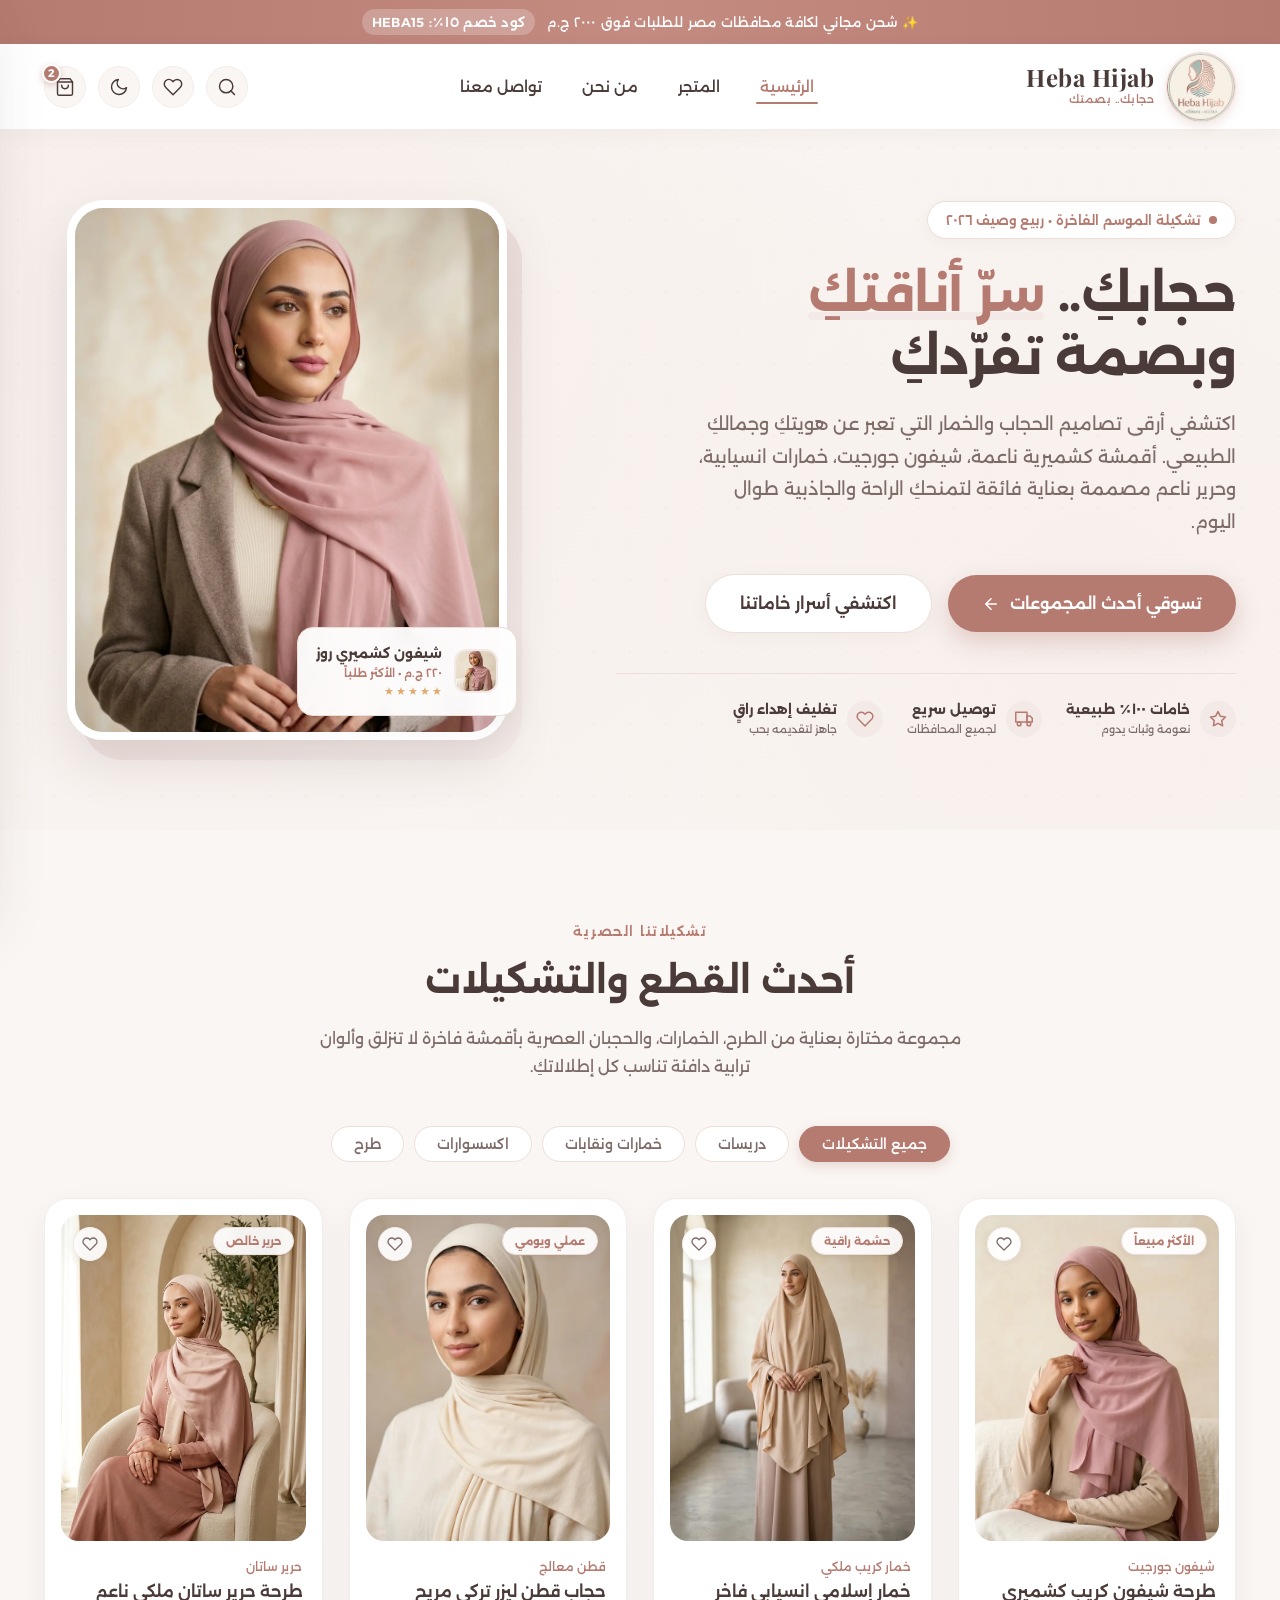
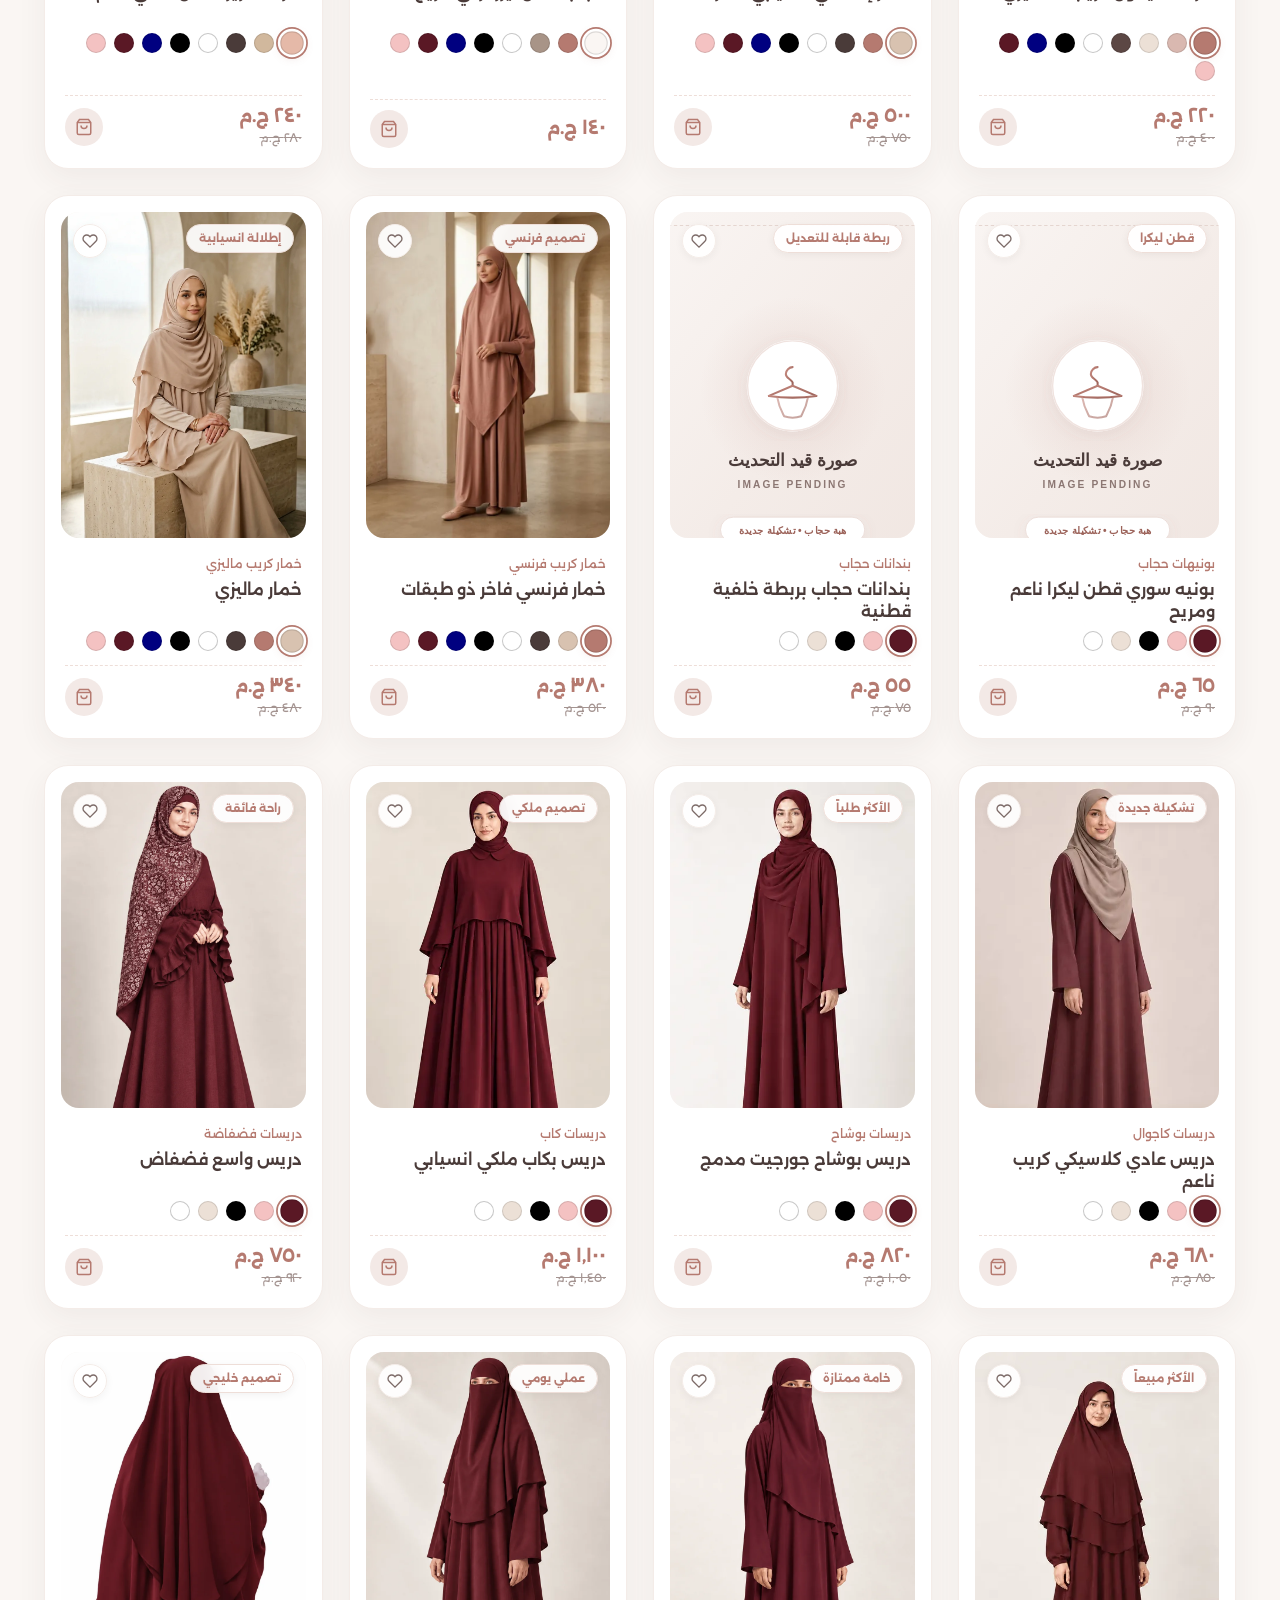
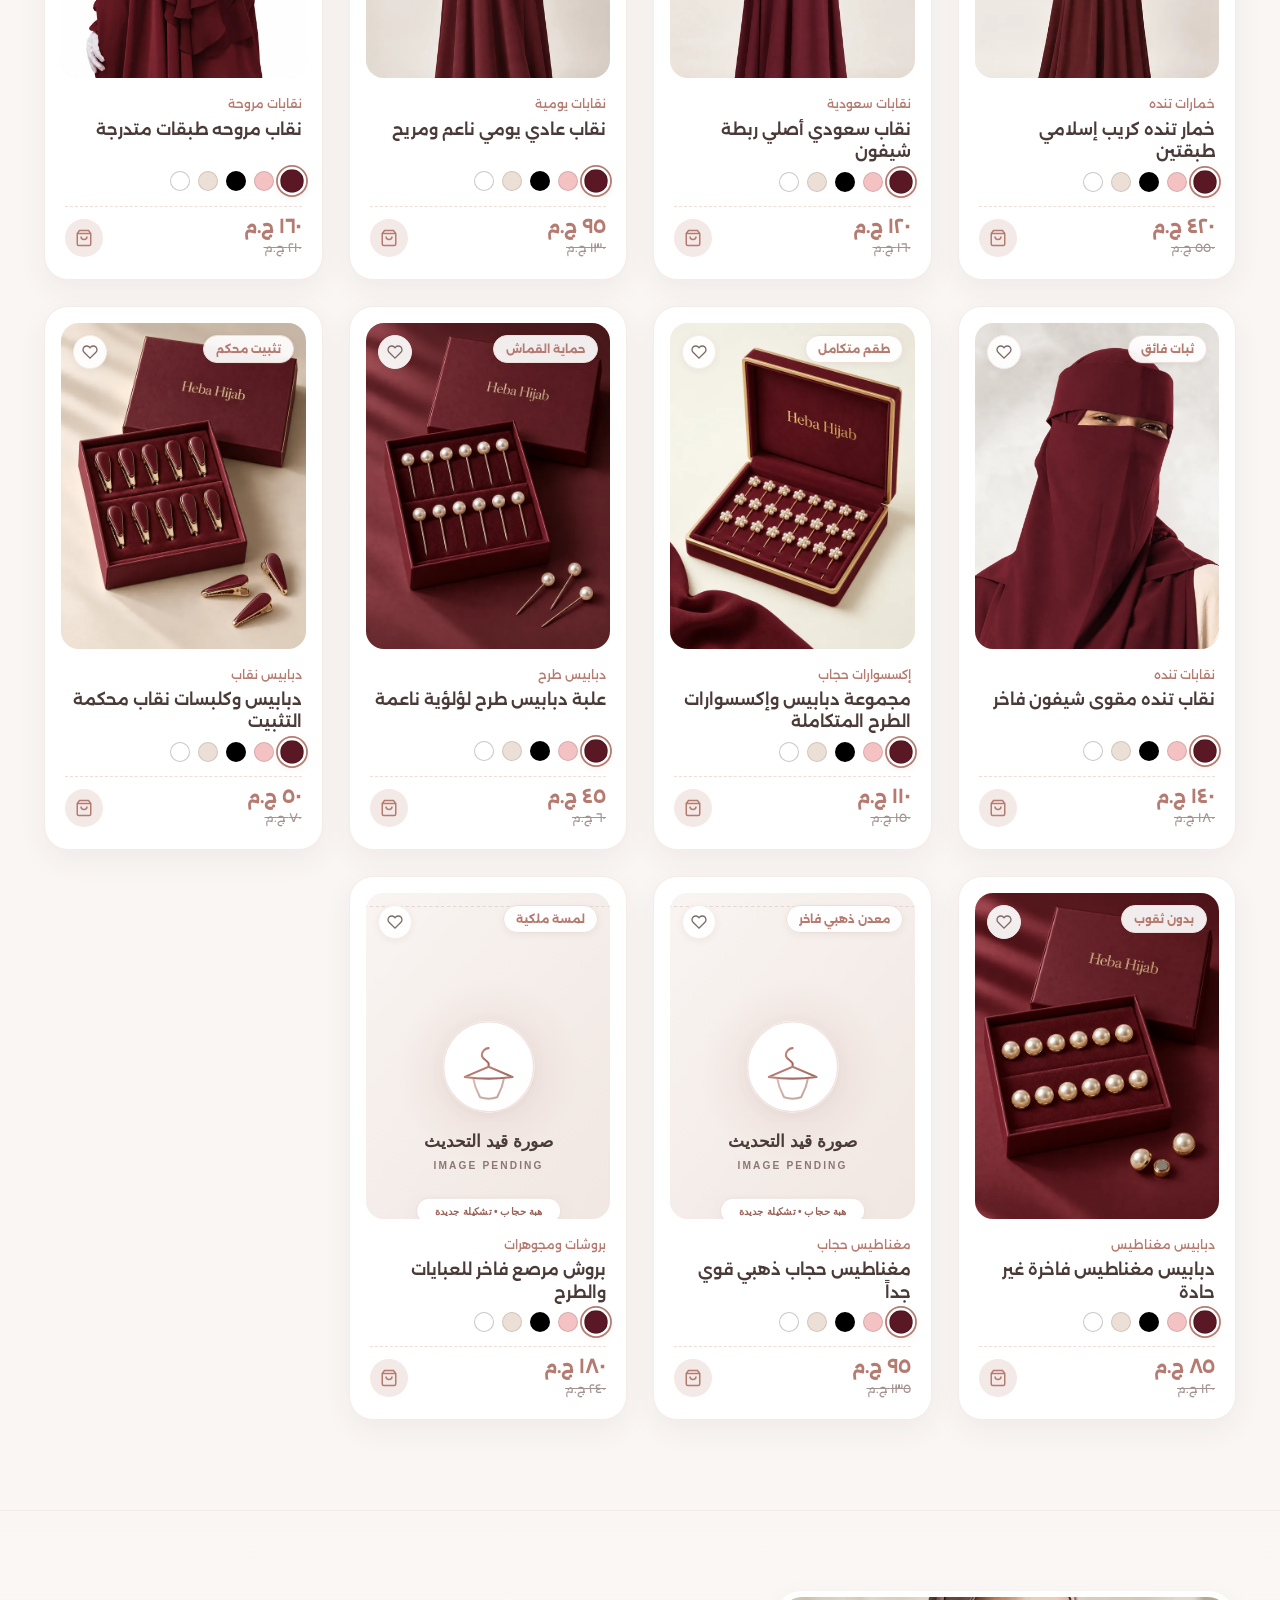
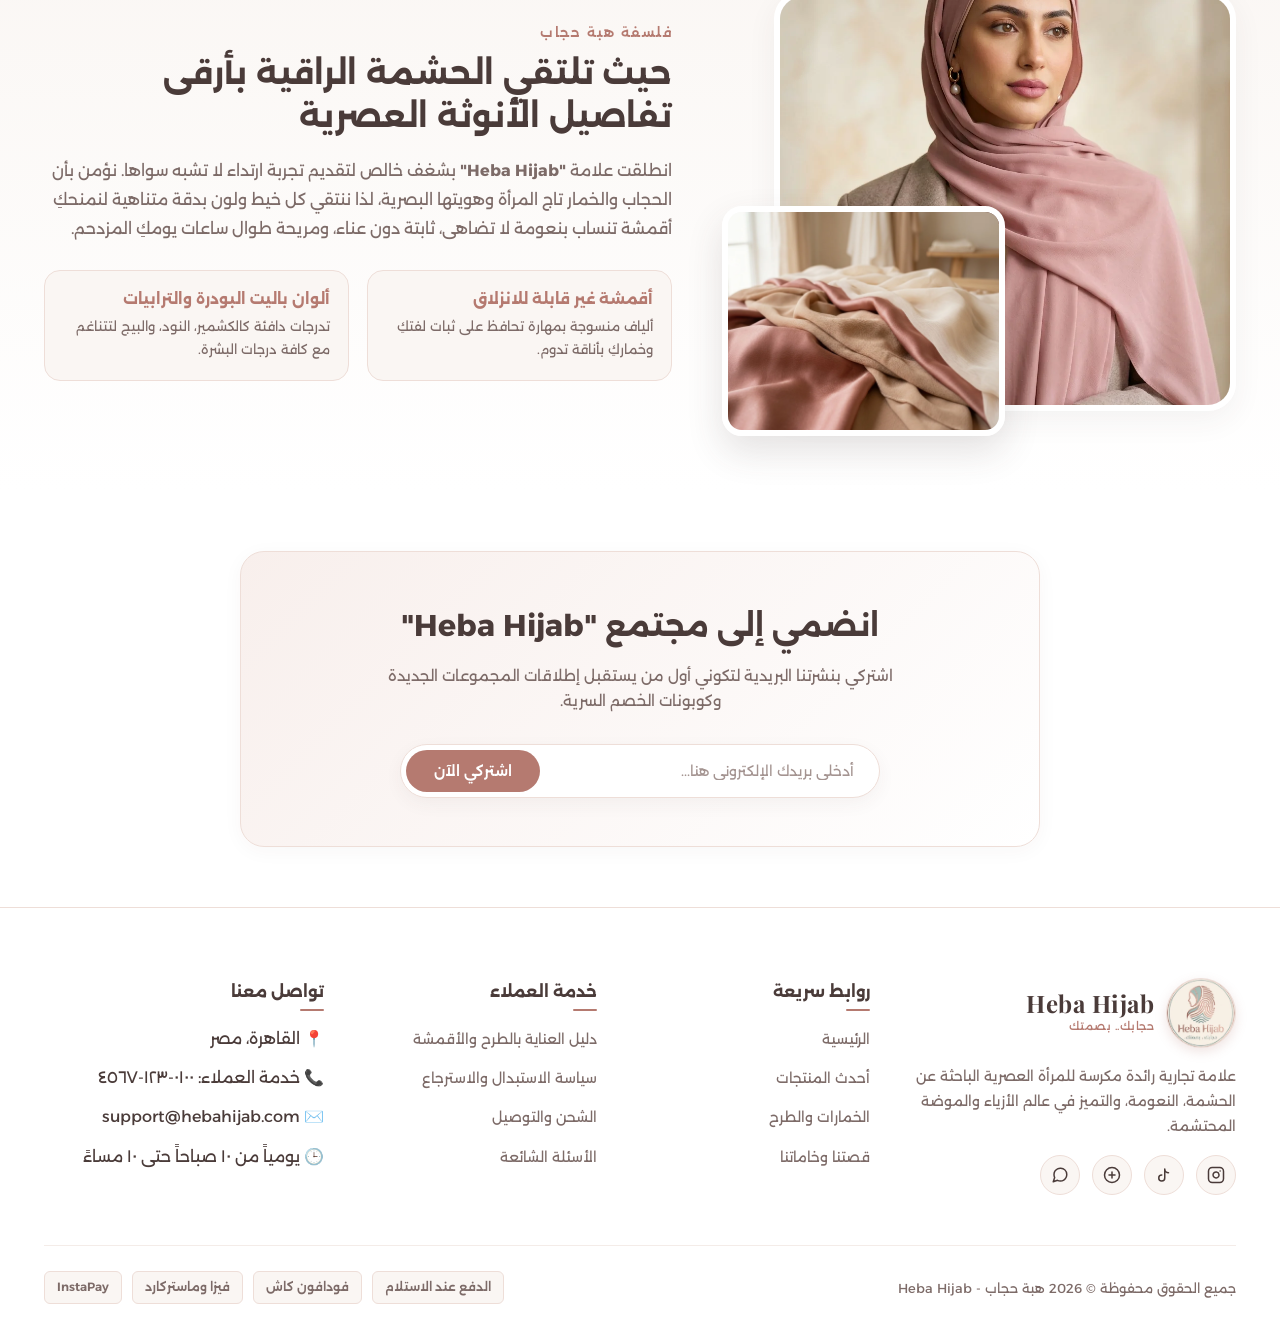
==== commit adcb66e2: "ubdate" ====
--- a/index.html
+++ b/index.html
@@ -642,7 +642,7 @@
               خمارات ونقابات
             </button>
             <button class="filter-btn" data-category="accessories" role="tab" aria-selected="false">
-              شرابات وإكسسوارات
+              اكسسوارات
             </button>
             <button class="filter-btn" data-category="scarves" role="tab" aria-selected="false">
               طرح
@@ -1348,6 +1348,281 @@
               </div>
             </article>
 
+<!-- Product Card: بونيه سوري قطن ليكرا ناعم ومريح -->
+            <article
+              class="product-card zoom-framing"
+              data-category="scarves"
+              data-subcategory="bonnet"
+              data-id="bonnet"
+              data-description="بونيه سوري متقاطع من القطن الطبيعي مع الليكرا لتثبيت الشعر والحجاب ومنع الانزلاق مع تهوية كاملة"
+            >
+              <div class="product-thumb-wrapper">
+                <span class="product-badge">قطن ليكرا</span>
+                <button
+                  class="wishlist-btn"
+                  aria-label="أضف إلى المفضلة"
+                  title="المفضلة"
+                >
+                  <svg
+                    viewBox="0 0 24 24"
+                    fill="none"
+                    stroke="currentColor"
+                    stroke-width="2"
+                  >
+                    <path
+                      d="M20.84 4.61a5.5 5.5 0 0 0-7.78 0L12 5.67l-1.06-1.06a5.5 5.5 0 0 0-7.78 7.78l1.06 1.06L12 21.23l7.78-7.78 1.06-1.06a5.5 5.5 0 0 0 0-7.78z"
+                    ></path>
+                  </svg>
+                </button>
+                <img
+                  src="images/placeholder.svg"
+                  alt="بونيه سوري متقاطع قطن ليكرا مريح مانع للانزلاق من هبة حجاب"
+                  loading="lazy"
+                  decoding="async"
+                  width="400"
+                  height="500"
+                />
+                <div class="quick-add-overlay">
+                  <button
+                    class="btn-quick-add"
+                    onclick="addProductFromCard(this)"
+                  >
+                    <svg
+                      width="16"
+                      height="16"
+                      viewBox="0 0 24 24"
+                      fill="none"
+                      stroke="currentColor"
+                      stroke-width="2"
+                    >
+                      <line x1="12" y1="5" x2="12" y2="19"></line>
+                      <line x1="5" y1="12" x2="19" y2="12"></line>
+                    </svg>
+                    <span>أضيفي للسلة سريعاً</span>
+                  </button>
+                </div>
+              </div>
+              <div class="product-content">
+                <span class="product-category">بونيهات حجاب</span>
+                <h3 class="product-title">بونيه سوري قطن ليكرا ناعم ومريح</h3>
+                <div class="product-swatches">
+                  <span
+                    class="swatch active"
+                    style="background-color: #5A1825"
+                    title="برجاندي"
+                    data-color-name="برجاندي"
+                    data-img="images/placeholder.svg"
+                    role="button"
+                    tabindex="0"
+                    aria-label="لون برجاندي"
+                  ></span>
+                  <span
+                    class="swatch"
+                    style="background-color: #f4c2c2"
+                    title="بينك ناعم"
+                    data-color-name="بينك ناعم"
+                    data-img="images/placeholder.svg"
+                    role="button"
+                    tabindex="0"
+                    aria-label="لون بينك ناعم"
+                  ></span>
+                  <span
+                    class="swatch"
+                    style="background-color: #000000"
+                    title="أسود ملكي"
+                    data-color-name="أسود ملكي"
+                    data-img="images/placeholder.svg"
+                    role="button"
+                    tabindex="0"
+                    aria-label="لون أسود ملكي"
+                  ></span>
+                  <span
+                    class="swatch"
+                    style="background-color: #ece0d6"
+                    title="بيج هادئ"
+                    data-color-name="بيج هادئ"
+                    data-img="images/placeholder.svg"
+                    role="button"
+                    tabindex="0"
+                    aria-label="لون بيج هادئ"
+                  ></span>
+                  <span
+                    class="swatch"
+                    style="background-color: #ffffff"
+                    title="أبيض ناصع"
+                    data-color-name="أبيض ناصع"
+                    data-img="images/placeholder.svg"
+                    role="button"
+                    tabindex="0"
+                    aria-label="لون أبيض ناصع"
+                  ></span>
+                </div>
+                <div class="product-footer">
+                  <div class="price-box">
+                    <span class="price-current">٦٥ ج.م</span>
+                    <span class="price-old">٩٠ ج.م</span>
+                  </div>
+                  <button
+                    class="card-cart-btn"
+                    onclick="addProductFromCard(this)"
+                    aria-label="أضيفي للسلة"
+                    title="أضيفي للسلة"
+                  >
+                    <svg
+                      viewBox="0 0 24 24"
+                      fill="none"
+                      stroke="currentColor"
+                      stroke-width="2"
+                    >
+                      <path
+                        d="M6 2L3 6v14a2 2 0 0 0 2 2h14a2 2 0 0 0 2-2V6l-3-4z"
+                      ></path>
+                      <line x1="3" y1="6" x2="21" y2="6"></line>
+                      <path d="M16 10a4 4 0 0 1-8 0"></path>
+                    </svg>
+                  </button>
+                </div>
+              </div>
+            </article>
+
+<!-- Product Card: بندانات حجاب بربطة خلفية قطنية -->
+            <article
+              class="product-card zoom-framing"
+              data-category="scarves"
+              data-subcategory="bandanas"
+              data-id="bandanas"
+              data-description="بندانة قطنية عملية بربطة خلفية قابلة للتعديل لتناسب جميع مقاسات الرأس وتمنحكِ الراحة التامة طوال اليوم"
+            >
+              <div class="product-thumb-wrapper">
+                <span class="product-badge">ربطة قابلة للتعديل</span>
+                <button
+                  class="wishlist-btn"
+                  aria-label="أضف إلى المفضلة"
+                  title="المفضلة"
+                >
+                  <svg
+                    viewBox="0 0 24 24"
+                    fill="none"
+                    stroke="currentColor"
+                    stroke-width="2"
+                  >
+                    <path
+                      d="M20.84 4.61a5.5 5.5 0 0 0-7.78 0L12 5.67l-1.06-1.06a5.5 5.5 0 0 0-7.78 7.78l1.06 1.06L12 21.23l7.78-7.78 1.06-1.06a5.5 5.5 0 0 0 0-7.78z"
+                    ></path>
+                  </svg>
+                </button>
+                <img
+                  src="images/placeholder.svg"
+                  alt="بندانات حجاب قطنية بربطة خلفية قابلة للتعديل من هبة حجاب"
+                  loading="lazy"
+                  decoding="async"
+                  width="400"
+                  height="500"
+                />
+                <div class="quick-add-overlay">
+                  <button
+                    class="btn-quick-add"
+                    onclick="addProductFromCard(this)"
+                  >
+                    <svg
+                      width="16"
+                      height="16"
+                      viewBox="0 0 24 24"
+                      fill="none"
+                      stroke="currentColor"
+                      stroke-width="2"
+                    >
+                      <line x1="12" y1="5" x2="12" y2="19"></line>
+                      <line x1="5" y1="12" x2="19" y2="12"></line>
+                    </svg>
+                    <span>أضيفي للسلة سريعاً</span>
+                  </button>
+                </div>
+              </div>
+              <div class="product-content">
+                <span class="product-category">بندانات حجاب</span>
+                <h3 class="product-title">بندانات حجاب بربطة خلفية قطنية</h3>
+                <div class="product-swatches">
+                  <span
+                    class="swatch active"
+                    style="background-color: #5A1825"
+                    title="برجاندي"
+                    data-color-name="برجاندي"
+                    data-img="images/placeholder.svg"
+                    role="button"
+                    tabindex="0"
+                    aria-label="لون برجاندي"
+                  ></span>
+                  <span
+                    class="swatch"
+                    style="background-color: #f4c2c2"
+                    title="بينك ناعم"
+                    data-color-name="بينك ناعم"
+                    data-img="images/placeholder.svg"
+                    role="button"
+                    tabindex="0"
+                    aria-label="لون بينك ناعم"
+                  ></span>
+                  <span
+                    class="swatch"
+                    style="background-color: #000000"
+                    title="أسود ملكي"
+                    data-color-name="أسود ملكي"
+                    data-img="images/placeholder.svg"
+                    role="button"
+                    tabindex="0"
+                    aria-label="لون أسود ملكي"
+                  ></span>
+                  <span
+                    class="swatch"
+                    style="background-color: #ece0d6"
+                    title="بيج هادئ"
+                    data-color-name="بيج هادئ"
+                    data-img="images/placeholder.svg"
+                    role="button"
+                    tabindex="0"
+                    aria-label="لون بيج هادئ"
+                  ></span>
+                  <span
+                    class="swatch"
+                    style="background-color: #ffffff"
+                    title="أبيض ناصع"
+                    data-color-name="أبيض ناصع"
+                    data-img="images/placeholder.svg"
+                    role="button"
+                    tabindex="0"
+                    aria-label="لون أبيض ناصع"
+                  ></span>
+                </div>
+                <div class="product-footer">
+                  <div class="price-box">
+                    <span class="price-current">٥٥ ج.م</span>
+                    <span class="price-old">٧٥ ج.م</span>
+                  </div>
+                  <button
+                    class="card-cart-btn"
+                    onclick="addProductFromCard(this)"
+                    aria-label="أضيفي للسلة"
+                    title="أضيفي للسلة"
+                  >
+                    <svg
+                      viewBox="0 0 24 24"
+                      fill="none"
+                      stroke="currentColor"
+                      stroke-width="2"
+                    >
+                      <path
+                        d="M6 2L3 6v14a2 2 0 0 0 2 2h14a2 2 0 0 0 2-2V6l-3-4z"
+                      ></path>
+                      <line x1="3" y1="6" x2="21" y2="6"></line>
+                      <path d="M16 10a4 4 0 0 1-8 0"></path>
+                    </svg>
+                  </button>
+                </div>
+              </div>
+            </article>
+
+
             <!-- Product Card 5: French Khimar -->
             <article
               class="product-card"
@@ -2916,692 +3191,7 @@
               </div>
             </article>
 
-            <!-- Product Card 18: شرابات كلاسيكية مريحة ناعمة -->
-            <article
-              class="product-card zoom-framing"
-              data-category="accessories"
-              data-subcategory="socks-classic"
-              data-id="socks-classic"
-              data-description="جوارب كلاسيكية مريحة بقصة كرو منتصف الساق مصنوعة من نسيج ناعم مسامي لراحة القدمين طوال اليوم"
-            >
-              <div class="product-thumb-wrapper">
-                <span class="product-badge">أساسي يومي</span>
-                <button
-                  class="wishlist-btn"
-                  aria-label="أضف إلى المفضلة"
-                  title="المفضلة"
-                >
-                  <svg
-                    viewBox="0 0 24 24"
-                    fill="none"
-                    stroke="currentColor"
-                    stroke-width="2"
-                  >
-                    <path
-                      d="M20.84 4.61a5.5 5.5 0 0 0-7.78 0L12 5.67l-1.06-1.06a5.5 5.5 0 0 0-7.78 7.78l1.06 1.06L12 21.23l7.78-7.78 1.06-1.06a5.5 5.5 0 0 0 0-7.78z"
-                    ></path>
-                  </svg>
-                </button>
-                <img
-                  src="images/placeholder.svg"
-                  alt="شرابات كلاسيكية مريحة بقصة كرو من هبة حجاب"
-                  loading="lazy"
-                  decoding="async"
-                  width="400"
-                  height="500"
-                />
-                <div class="quick-add-overlay">
-                  <button
-                    class="btn-quick-add"
-                    onclick="addProductFromCard(this)"
-                  >
-                    <svg
-                      width="16"
-                      height="16"
-                      viewBox="0 0 24 24"
-                      fill="none"
-                      stroke="currentColor"
-                      stroke-width="2"
-                    >
-                      <line x1="12" y1="5" x2="12" y2="19"></line>
-                      <line x1="5" y1="12" x2="19" y2="12"></line>
-                    </svg>
-                    <span>أضيفي للسلة سريعاً</span>
-                  </button>
-                </div>
-              </div>
-              <div class="product-content">
-                <span class="product-category">شرابات</span>
-                <h3 class="product-title">شرابات كلاسيكية مريحة ناعمة</h3>
-                <div class="product-swatches">
-                  <span
-                    class="swatch active"
-                    style="background-color: #5A1825"
-                    title="برجاندي"
-                    data-color-name="برجاندي"
-                    data-img="images/placeholder.svg"
-                    role="button"
-                    tabindex="0"
-                    aria-label="لون برجاندي"
-                  ></span>
-                  <span
-                    class="swatch"
-                    style="background-color: #f4c2c2"
-                    title="بينك ناعم"
-                    data-color-name="بينك ناعم"
-                    data-img="images/placeholder.svg"
-                    role="button"
-                    tabindex="0"
-                    aria-label="لون بينك ناعم"
-                  ></span>
-                  <span
-                    class="swatch"
-                    style="background-color: #000000"
-                    title="أسود ملكي"
-                    data-color-name="أسود ملكي"
-                    data-img="images/placeholder.svg"
-                    role="button"
-                    tabindex="0"
-                    aria-label="لون أسود ملكي"
-                  ></span>
-                  <span
-                    class="swatch"
-                    style="background-color: #ece0d6"
-                    title="بيج هادئ"
-                    data-color-name="بيج هادئ"
-                    data-img="images/placeholder.svg"
-                    role="button"
-                    tabindex="0"
-                    aria-label="لون بيج هادئ"
-                  ></span>
-                  <span
-                    class="swatch"
-                    style="background-color: #ffffff"
-                    title="أبيض ناصع"
-                    data-color-name="أبيض ناصع"
-                    data-img="images/placeholder.svg"
-                    role="button"
-                    tabindex="0"
-                    aria-label="لون أبيض ناصع"
-                  ></span>
-                </div>
-                <div class="product-footer">
-                  <div class="price-box">
-                    <span class="price-current">٦٥ ج.م</span>
-                    <span class="price-old">٨٥ ج.م</span>
-                  </div>
-                  <button
-                    class="card-cart-btn"
-                    onclick="addProductFromCard(this)"
-                    aria-label="أضيفي للسلة"
-                    title="أضيفي للسلة"
-                  >
-                    <svg
-                      viewBox="0 0 24 24"
-                      fill="none"
-                      stroke="currentColor"
-                      stroke-width="2"
-                    >
-                      <path
-                        d="M6 2L3 6v14a2 2 0 0 0 2 2h14a2 2 0 0 0 2-2V6l-3-4z"
-                      ></path>
-                      <line x1="3" y1="6" x2="21" y2="6"></line>
-                      <path d="M16 10a4 4 0 0 1-8 0"></path>
-                    </svg>
-                  </button>
-                </div>
-              </div>
-            </article>
-
-            <!-- Product Card 19: شرابات قصيرة نو شو خفية -->
-            <article
-              class="product-card zoom-framing"
-              data-category="accessories"
-              data-subcategory="socks-short"
-              data-id="socks-short"
-              data-description="شرابات كاحل قصيرة مصممة بحزام سيليكون مانع للانزلاق خفيفة ومريحة مع الأحذية الرياضية والمسطحة"
-            >
-              <div class="product-thumb-wrapper">
-                <span class="product-badge">مانع للانزلاق</span>
-                <button
-                  class="wishlist-btn"
-                  aria-label="أضف إلى المفضلة"
-                  title="المفضلة"
-                >
-                  <svg
-                    viewBox="0 0 24 24"
-                    fill="none"
-                    stroke="currentColor"
-                    stroke-width="2"
-                  >
-                    <path
-                      d="M20.84 4.61a5.5 5.5 0 0 0-7.78 0L12 5.67l-1.06-1.06a5.5 5.5 0 0 0-7.78 7.78l1.06 1.06L12 21.23l7.78-7.78 1.06-1.06a5.5 5.5 0 0 0 0-7.78z"
-                    ></path>
-                  </svg>
-                </button>
-                <img
-                  src="images/placeholder.svg"
-                  alt="شرابات قصيرة نو شو غير مرئية بسيليكون كعب من هبة حجاب"
-                  loading="lazy"
-                  decoding="async"
-                  width="400"
-                  height="500"
-                />
-                <div class="quick-add-overlay">
-                  <button
-                    class="btn-quick-add"
-                    onclick="addProductFromCard(this)"
-                  >
-                    <svg
-                      width="16"
-                      height="16"
-                      viewBox="0 0 24 24"
-                      fill="none"
-                      stroke="currentColor"
-                      stroke-width="2"
-                    >
-                      <line x1="12" y1="5" x2="12" y2="19"></line>
-                      <line x1="5" y1="12" x2="19" y2="12"></line>
-                    </svg>
-                    <span>أضيفي للسلة سريعاً</span>
-                  </button>
-                </div>
-              </div>
-              <div class="product-content">
-                <span class="product-category">شرابات قصيرة</span>
-                <h3 class="product-title">شرابات قصيرة نو شو خفية</h3>
-                <div class="product-swatches">
-                  <span
-                    class="swatch active"
-                    style="background-color: #5A1825"
-                    title="برجاندي"
-                    data-color-name="برجاندي"
-                    data-img="images/placeholder.svg"
-                    role="button"
-                    tabindex="0"
-                    aria-label="لون برجاندي"
-                  ></span>
-                  <span
-                    class="swatch"
-                    style="background-color: #f4c2c2"
-                    title="بينك ناعم"
-                    data-color-name="بينك ناعم"
-                    data-img="images/placeholder.svg"
-                    role="button"
-                    tabindex="0"
-                    aria-label="لون بينك ناعم"
-                  ></span>
-                  <span
-                    class="swatch"
-                    style="background-color: #000000"
-                    title="أسود ملكي"
-                    data-color-name="أسود ملكي"
-                    data-img="images/placeholder.svg"
-                    role="button"
-                    tabindex="0"
-                    aria-label="لون أسود ملكي"
-                  ></span>
-                  <span
-                    class="swatch"
-                    style="background-color: #ece0d6"
-                    title="بيج هادئ"
-                    data-color-name="بيج هادئ"
-                    data-img="images/placeholder.svg"
-                    role="button"
-                    tabindex="0"
-                    aria-label="لون بيج هادئ"
-                  ></span>
-                  <span
-                    class="swatch"
-                    style="background-color: #ffffff"
-                    title="أبيض ناصع"
-                    data-color-name="أبيض ناصع"
-                    data-img="images/placeholder.svg"
-                    role="button"
-                    tabindex="0"
-                    aria-label="لون أبيض ناصع"
-                  ></span>
-                </div>
-                <div class="product-footer">
-                  <div class="price-box">
-                    <span class="price-current">٥٥ ج.م</span>
-                    <span class="price-old">٧٥ ج.م</span>
-                  </div>
-                  <button
-                    class="card-cart-btn"
-                    onclick="addProductFromCard(this)"
-                    aria-label="أضيفي للسلة"
-                    title="أضيفي للسلة"
-                  >
-                    <svg
-                      viewBox="0 0 24 24"
-                      fill="none"
-                      stroke="currentColor"
-                      stroke-width="2"
-                    >
-                      <path
-                        d="M6 2L3 6v14a2 2 0 0 0 2 2h14a2 2 0 0 0 2-2V6l-3-4z"
-                      ></path>
-                      <line x1="3" y1="6" x2="21" y2="6"></line>
-                      <path d="M16 10a4 4 0 0 1-8 0"></path>
-                    </svg>
-                  </button>
-                </div>
-              </div>
-            </article>
-
-            <!-- Product Card 20: شرابات طويلة تحت الركبة مضلعة -->
-            <article
-              class="product-card zoom-framing"
-              data-category="accessories"
-              data-subcategory="socks-long"
-              data-id="socks-long"
-              data-description="جوارب طويلة مضلعة ناعمة تصل لما تحت الركبة لحشمة تامة مع العبايات والفساتين في جميع الفصول"
-            >
-              <div class="product-thumb-wrapper">
-                <span class="product-badge">حشمة تامة</span>
-                <button
-                  class="wishlist-btn"
-                  aria-label="أضف إلى المفضلة"
-                  title="المفضلة"
-                >
-                  <svg
-                    viewBox="0 0 24 24"
-                    fill="none"
-                    stroke="currentColor"
-                    stroke-width="2"
-                  >
-                    <path
-                      d="M20.84 4.61a5.5 5.5 0 0 0-7.78 0L12 5.67l-1.06-1.06a5.5 5.5 0 0 0-7.78 7.78l1.06 1.06L12 21.23l7.78-7.78 1.06-1.06a5.5 5.5 0 0 0 0-7.78z"
-                    ></path>
-                  </svg>
-                </button>
-                <img
-                  src="images/placeholder.svg"
-                  alt="شرابات طويلة مضلعة تحت الركبة من هبة حجاب"
-                  loading="lazy"
-                  decoding="async"
-                  width="400"
-                  height="500"
-                />
-                <div class="quick-add-overlay">
-                  <button
-                    class="btn-quick-add"
-                    onclick="addProductFromCard(this)"
-                  >
-                    <svg
-                      width="16"
-                      height="16"
-                      viewBox="0 0 24 24"
-                      fill="none"
-                      stroke="currentColor"
-                      stroke-width="2"
-                    >
-                      <line x1="12" y1="5" x2="12" y2="19"></line>
-                      <line x1="5" y1="12" x2="19" y2="12"></line>
-                    </svg>
-                    <span>أضيفي للسلة سريعاً</span>
-                  </button>
-                </div>
-              </div>
-              <div class="product-content">
-                <span class="product-category">شرابات طويلة</span>
-                <h3 class="product-title">شرابات طويلة تحت الركبة مضلعة</h3>
-                <div class="product-swatches">
-                  <span
-                    class="swatch active"
-                    style="background-color: #5A1825"
-                    title="برجاندي"
-                    data-color-name="برجاندي"
-                    data-img="images/placeholder.svg"
-                    role="button"
-                    tabindex="0"
-                    aria-label="لون برجاندي"
-                  ></span>
-                  <span
-                    class="swatch"
-                    style="background-color: #f4c2c2"
-                    title="بينك ناعم"
-                    data-color-name="بينك ناعم"
-                    data-img="images/placeholder.svg"
-                    role="button"
-                    tabindex="0"
-                    aria-label="لون بينك ناعم"
-                  ></span>
-                  <span
-                    class="swatch"
-                    style="background-color: #000000"
-                    title="أسود ملكي"
-                    data-color-name="أسود ملكي"
-                    data-img="images/placeholder.svg"
-                    role="button"
-                    tabindex="0"
-                    aria-label="لون أسود ملكي"
-                  ></span>
-                  <span
-                    class="swatch"
-                    style="background-color: #ece0d6"
-                    title="بيج هادئ"
-                    data-color-name="بيج هادئ"
-                    data-img="images/placeholder.svg"
-                    role="button"
-                    tabindex="0"
-                    aria-label="لون بيج هادئ"
-                  ></span>
-                  <span
-                    class="swatch"
-                    style="background-color: #ffffff"
-                    title="أبيض ناصع"
-                    data-color-name="أبيض ناصع"
-                    data-img="images/placeholder.svg"
-                    role="button"
-                    tabindex="0"
-                    aria-label="لون أبيض ناصع"
-                  ></span>
-                </div>
-                <div class="product-footer">
-                  <div class="price-box">
-                    <span class="price-current">٨٥ ج.م</span>
-                    <span class="price-old">١١٠ ج.م</span>
-                  </div>
-                  <button
-                    class="card-cart-btn"
-                    onclick="addProductFromCard(this)"
-                    aria-label="أضيفي للسلة"
-                    title="أضيفي للسلة"
-                  >
-                    <svg
-                      viewBox="0 0 24 24"
-                      fill="none"
-                      stroke="currentColor"
-                      stroke-width="2"
-                    >
-                      <path
-                        d="M6 2L3 6v14a2 2 0 0 0 2 2h14a2 2 0 0 0 2-2V6l-3-4z"
-                      ></path>
-                      <line x1="3" y1="6" x2="21" y2="6"></line>
-                      <path d="M16 10a4 4 0 0 1-8 0"></path>
-                    </svg>
-                  </button>
-                </div>
-              </div>
-            </article>
-
-            <!-- Product Card 21: شرابات قطن طبيعي معالج -->
-            <article
-              class="product-card zoom-framing"
-              data-category="accessories"
-              data-subcategory="socks-cotton"
-              data-id="socks-cotton"
-              data-description="شرابات مصنوعة من 100% قطن طبيعي عالي الجودة لامتصاص العرق ومنع الروائح مع نعومة فائقة"
-            >
-              <div class="product-thumb-wrapper">
-                <span class="product-badge">قطن 100%</span>
-                <button
-                  class="wishlist-btn"
-                  aria-label="أضف إلى المفضلة"
-                  title="المفضلة"
-                >
-                  <svg
-                    viewBox="0 0 24 24"
-                    fill="none"
-                    stroke="currentColor"
-                    stroke-width="2"
-                  >
-                    <path
-                      d="M20.84 4.61a5.5 5.5 0 0 0-7.78 0L12 5.67l-1.06-1.06a5.5 5.5 0 0 0-7.78 7.78l1.06 1.06L12 21.23l7.78-7.78 1.06-1.06a5.5 5.5 0 0 0 0-7.78z"
-                    ></path>
-                  </svg>
-                </button>
-                <img
-                  src="images/placeholder.svg"
-                  alt="شرابات قطن طبيعي معالج مضاد للروائح من هبة حجاب"
-                  loading="lazy"
-                  decoding="async"
-                  width="400"
-                  height="500"
-                />
-                <div class="quick-add-overlay">
-                  <button
-                    class="btn-quick-add"
-                    onclick="addProductFromCard(this)"
-                  >
-                    <svg
-                      width="16"
-                      height="16"
-                      viewBox="0 0 24 24"
-                      fill="none"
-                      stroke="currentColor"
-                      stroke-width="2"
-                    >
-                      <line x1="12" y1="5" x2="12" y2="19"></line>
-                      <line x1="5" y1="12" x2="19" y2="12"></line>
-                    </svg>
-                    <span>أضيفي للسلة سريعاً</span>
-                  </button>
-                </div>
-              </div>
-              <div class="product-content">
-                <span class="product-category">شرابات قطن</span>
-                <h3 class="product-title">شرابات قطن طبيعي معالج</h3>
-                <div class="product-swatches">
-                  <span
-                    class="swatch active"
-                    style="background-color: #5A1825"
-                    title="برجاندي"
-                    data-color-name="برجاندي"
-                    data-img="images/placeholder.svg"
-                    role="button"
-                    tabindex="0"
-                    aria-label="لون برجاندي"
-                  ></span>
-                  <span
-                    class="swatch"
-                    style="background-color: #f4c2c2"
-                    title="بينك ناعم"
-                    data-color-name="بينك ناعم"
-                    data-img="images/placeholder.svg"
-                    role="button"
-                    tabindex="0"
-                    aria-label="لون بينك ناعم"
-                  ></span>
-                  <span
-                    class="swatch"
-                    style="background-color: #000000"
-                    title="أسود ملكي"
-                    data-color-name="أسود ملكي"
-                    data-img="images/placeholder.svg"
-                    role="button"
-                    tabindex="0"
-                    aria-label="لون أسود ملكي"
-                  ></span>
-                  <span
-                    class="swatch"
-                    style="background-color: #ece0d6"
-                    title="بيج هادئ"
-                    data-color-name="بيج هادئ"
-                    data-img="images/placeholder.svg"
-                    role="button"
-                    tabindex="0"
-                    aria-label="لون بيج هادئ"
-                  ></span>
-                  <span
-                    class="swatch"
-                    style="background-color: #ffffff"
-                    title="أبيض ناصع"
-                    data-color-name="أبيض ناصع"
-                    data-img="images/placeholder.svg"
-                    role="button"
-                    tabindex="0"
-                    aria-label="لون أبيض ناصع"
-                  ></span>
-                </div>
-                <div class="product-footer">
-                  <div class="price-box">
-                    <span class="price-current">٧٥ ج.م</span>
-                    <span class="price-old">٩٥ ج.م</span>
-                  </div>
-                  <button
-                    class="card-cart-btn"
-                    onclick="addProductFromCard(this)"
-                    aria-label="أضيفي للسلة"
-                    title="أضيفي للسلة"
-                  >
-                    <svg
-                      viewBox="0 0 24 24"
-                      fill="none"
-                      stroke="currentColor"
-                      stroke-width="2"
-                    >
-                      <path
-                        d="M6 2L3 6v14a2 2 0 0 0 2 2h14a2 2 0 0 0 2-2V6l-3-4z"
-                      ></path>
-                      <line x1="3" y1="6" x2="21" y2="6"></line>
-                      <path d="M16 10a4 4 0 0 1-8 0"></path>
-                    </svg>
-                  </button>
-                </div>
-              </div>
-            </article>
-
-            <!-- Product Card 22: شرابات سادة أنيقة غير مبهرجة -->
-            <article
-              class="product-card zoom-framing"
-              data-category="accessories"
-              data-subcategory="socks-plain"
-              data-id="socks-plain"
-              data-description="شرابات سادة بدون نقوش بألوان حيادية راقية مناسبة للارتداء الرسمي والعملي اليومي"
-            >
-              <div class="product-thumb-wrapper">
-                <span class="product-badge">ألوان حيادية</span>
-                <button
-                  class="wishlist-btn"
-                  aria-label="أضف إلى المفضلة"
-                  title="المفضلة"
-                >
-                  <svg
-                    viewBox="0 0 24 24"
-                    fill="none"
-                    stroke="currentColor"
-                    stroke-width="2"
-                  >
-                    <path
-                      d="M20.84 4.61a5.5 5.5 0 0 0-7.78 0L12 5.67l-1.06-1.06a5.5 5.5 0 0 0-7.78 7.78l1.06 1.06L12 21.23l7.78-7.78 1.06-1.06a5.5 5.5 0 0 0 0-7.78z"
-                    ></path>
-                  </svg>
-                </button>
-                <img
-                  src="images/placeholder.svg"
-                  alt="شرابات سادة كلاسيكية محايدة بدون نقوش من هبة حجاب"
-                  loading="lazy"
-                  decoding="async"
-                  width="400"
-                  height="500"
-                />
-                <div class="quick-add-overlay">
-                  <button
-                    class="btn-quick-add"
-                    onclick="addProductFromCard(this)"
-                  >
-                    <svg
-                      width="16"
-                      height="16"
-                      viewBox="0 0 24 24"
-                      fill="none"
-                      stroke="currentColor"
-                      stroke-width="2"
-                    >
-                      <line x1="12" y1="5" x2="12" y2="19"></line>
-                      <line x1="5" y1="12" x2="19" y2="12"></line>
-                    </svg>
-                    <span>أضيفي للسلة سريعاً</span>
-                  </button>
-                </div>
-              </div>
-              <div class="product-content">
-                <span class="product-category">شرابات سادة</span>
-                <h3 class="product-title">شرابات سادة أنيقة غير مبهرجة</h3>
-                <div class="product-swatches">
-                  <span
-                    class="swatch active"
-                    style="background-color: #5A1825"
-                    title="برجاندي"
-                    data-color-name="برجاندي"
-                    data-img="images/placeholder.svg"
-                    role="button"
-                    tabindex="0"
-                    aria-label="لون برجاندي"
-                  ></span>
-                  <span
-                    class="swatch"
-                    style="background-color: #f4c2c2"
-                    title="بينك ناعم"
-                    data-color-name="بينك ناعم"
-                    data-img="images/placeholder.svg"
-                    role="button"
-                    tabindex="0"
-                    aria-label="لون بينك ناعم"
-                  ></span>
-                  <span
-                    class="swatch"
-                    style="background-color: #000000"
-                    title="أسود ملكي"
-                    data-color-name="أسود ملكي"
-                    data-img="images/placeholder.svg"
-                    role="button"
-                    tabindex="0"
-                    aria-label="لون أسود ملكي"
-                  ></span>
-                  <span
-                    class="swatch"
-                    style="background-color: #ece0d6"
-                    title="بيج هادئ"
-                    data-color-name="بيج هادئ"
-                    data-img="images/placeholder.svg"
-                    role="button"
-                    tabindex="0"
-                    aria-label="لون بيج هادئ"
-                  ></span>
-                  <span
-                    class="swatch"
-                    style="background-color: #ffffff"
-                    title="أبيض ناصع"
-                    data-color-name="أبيض ناصع"
-                    data-img="images/placeholder.svg"
-                    role="button"
-                    tabindex="0"
-                    aria-label="لون أبيض ناصع"
-                  ></span>
-                </div>
-                <div class="product-footer">
-                  <div class="price-box">
-                    <span class="price-current">٦٠ ج.م</span>
-                    <span class="price-old">٨٠ ج.م</span>
-                  </div>
-                  <button
-                    class="card-cart-btn"
-                    onclick="addProductFromCard(this)"
-                    aria-label="أضيفي للسلة"
-                    title="أضيفي للسلة"
-                  >
-                    <svg
-                      viewBox="0 0 24 24"
-                      fill="none"
-                      stroke="currentColor"
-                      stroke-width="2"
-                    >
-                      <path
-                        d="M6 2L3 6v14a2 2 0 0 0 2 2h14a2 2 0 0 0 2-2V6l-3-4z"
-                      ></path>
-                      <line x1="3" y1="6" x2="21" y2="6"></line>
-                      <path d="M16 10a4 4 0 0 1-8 0"></path>
-                    </svg>
-                  </button>
-                </div>
-              </div>
-            </article>
-
-            <!-- Product Card 23: مجموعة دبابيس وإكسسوارات الطرح المتكاملة -->
+<!-- Product Card 23: مجموعة دبابيس وإكسسوارات الطرح المتكاملة -->
             <article
               class="product-card"
               data-category="accessories"
@@ -3741,7 +3331,7 @@
 
             <!-- Product Card 24: علبة دبابيس طرح لؤلؤية ناعمة -->
             <article
-              class="product-card zoom-framing"
+              class="product-card"
               data-category="accessories"
               data-subcategory="pins-hijab"
               data-id="pins-hijab"
@@ -3766,12 +3356,13 @@
                   </svg>
                 </button>
                 <img
-                  src="images/placeholder.svg"
+                  src="images/علبة دبابيس طرح لؤلؤية ناعمة/heba-hijab-product-1.webp"
                   alt="علبة دبابيس طرح برؤوس لؤلؤية بيضاء من هبة حجاب"
                   loading="lazy"
                   decoding="async"
                   width="400"
                   height="500"
+                  style="transform: none !important; object-fit: contain;"
                 />
                 <div class="quick-add-overlay">
                   <button
@@ -3802,7 +3393,7 @@
                     style="background-color: #5A1825"
                     title="برجاندي"
                     data-color-name="برجاندي"
-                    data-img="images/placeholder.svg"
+                    data-img="images/علبة دبابيس طرح لؤلؤية ناعمة/heba-hijab-product-1.webp"
                     role="button"
                     tabindex="0"
                     aria-label="لون برجاندي"
@@ -3812,7 +3403,7 @@
                     style="background-color: #f4c2c2"
                     title="بينك ناعم"
                     data-color-name="بينك ناعم"
-                    data-img="images/placeholder.svg"
+                    data-img="images/علبة دبابيس طرح لؤلؤية ناعمة/heba-hijab-product-2.webp"
                     role="button"
                     tabindex="0"
                     aria-label="لون بينك ناعم"
@@ -3822,7 +3413,7 @@
                     style="background-color: #000000"
                     title="أسود ملكي"
                     data-color-name="أسود ملكي"
-                    data-img="images/placeholder.svg"
+                    data-img="images/علبة دبابيس طرح لؤلؤية ناعمة/heba-hijab-product-3.webp"
                     role="button"
                     tabindex="0"
                     aria-label="لون أسود ملكي"
@@ -3832,7 +3423,7 @@
                     style="background-color: #ece0d6"
                     title="بيج هادئ"
                     data-color-name="بيج هادئ"
-                    data-img="images/placeholder.svg"
+                    data-img="images/علبة دبابيس طرح لؤلؤية ناعمة/heba-hijab-product-4.webp"
                     role="button"
                     tabindex="0"
                     aria-label="لون بيج هادئ"
@@ -3842,7 +3433,7 @@
                     style="background-color: #ffffff"
                     title="أبيض ناصع"
                     data-color-name="أبيض ناصع"
-                    data-img="images/placeholder.svg"
+                    data-img="images/علبة دبابيس طرح لؤلؤية ناعمة/heba-hijab-product-5.webp"
                     role="button"
                     tabindex="0"
                     aria-label="لون أبيض ناصع"
@@ -3878,7 +3469,7 @@
 
             <!-- Product Card 25: دبابيس وكلبسات نقاب محكمة التثبيت -->
             <article
-              class="product-card zoom-framing"
+              class="product-card"
               data-category="accessories"
               data-subcategory="pins-niqab"
               data-id="pins-niqab"
@@ -3903,12 +3494,13 @@
                   </svg>
                 </button>
                 <img
-                  src="images/placeholder.svg"
+                  src="images/كلبسات نقاب محكمة/heba-hijab-accessory-1.webp"
                   alt="دبابيس وكلبسات تثبيت النقاب والخمار من هبة حجاب"
                   loading="lazy"
                   decoding="async"
                   width="400"
                   height="500"
+                  style="transform: none !important; object-fit: contain;"
                 />
                 <div class="quick-add-overlay">
                   <button
@@ -3939,7 +3531,7 @@
                     style="background-color: #5A1825"
                     title="برجاندي"
                     data-color-name="برجاندي"
-                    data-img="images/placeholder.svg"
+                    data-img="images/كلبسات نقاب محكمة/heba-hijab-accessory-1.webp"
                     role="button"
                     tabindex="0"
                     aria-label="لون برجاندي"
@@ -3949,7 +3541,7 @@
                     style="background-color: #f4c2c2"
                     title="بينك ناعم"
                     data-color-name="بينك ناعم"
-                    data-img="images/placeholder.svg"
+                    data-img="images/كلبسات نقاب محكمة/heba-hijab-accessory-2.webp"
                     role="button"
                     tabindex="0"
                     aria-label="لون بينك ناعم"
@@ -3959,7 +3551,7 @@
                     style="background-color: #000000"
                     title="أسود ملكي"
                     data-color-name="أسود ملكي"
-                    data-img="images/placeholder.svg"
+                    data-img="images/كلبسات نقاب محكمة/heba-hijab-accessory-3.webp"
                     role="button"
                     tabindex="0"
                     aria-label="لون أسود ملكي"
@@ -3969,7 +3561,7 @@
                     style="background-color: #ece0d6"
                     title="بيج هادئ"
                     data-color-name="بيج هادئ"
-                    data-img="images/placeholder.svg"
+                    data-img="images/كلبسات نقاب محكمة/heba-hijab-accessory-4.webp"
                     role="button"
                     tabindex="0"
                     aria-label="لون بيج هادئ"
@@ -3979,7 +3571,7 @@
                     style="background-color: #ffffff"
                     title="أبيض ناصع"
                     data-color-name="أبيض ناصع"
-                    data-img="images/placeholder.svg"
+                    data-img="images/كلبسات نقاب محكمة/heba-hijab-accessory-5.webp"
                     role="button"
                     tabindex="0"
                     aria-label="لون أبيض ناصع"
@@ -4015,7 +3607,7 @@
 
             <!-- Product Card 26: دبابيس مغناطيس فاخرة غير حادة -->
             <article
-              class="product-card zoom-framing"
+              class="product-card"
               data-category="accessories"
               data-subcategory="pins-magnetic"
               data-id="pins-magnetic"
@@ -4040,12 +3632,13 @@
                   </svg>
                 </button>
                 <img
-                  src="images/placeholder.svg"
+                  src="images/دبابيس مغناطيس/heba-hijab-set-1705-1.webp"
                   alt="دبابيس مغناطيس فاخرة لتثبيت الحجاب بدون ثقوب من هبة حجاب"
                   loading="lazy"
                   decoding="async"
                   width="400"
                   height="500"
+                  style="transform: none !important; object-fit: contain;"
                 />
                 <div class="quick-add-overlay">
                   <button
@@ -4076,7 +3669,7 @@
                     style="background-color: #5A1825"
                     title="برجاندي"
                     data-color-name="برجاندي"
-                    data-img="images/placeholder.svg"
+                    data-img="images/دبابيس مغناطيس/heba-hijab-set-1705-1.webp"
                     role="button"
                     tabindex="0"
                     aria-label="لون برجاندي"
@@ -4086,7 +3679,7 @@
                     style="background-color: #f4c2c2"
                     title="بينك ناعم"
                     data-color-name="بينك ناعم"
-                    data-img="images/placeholder.svg"
+                    data-img="images/دبابيس مغناطيس/heba-hijab-set-1705-2.webp"
                     role="button"
                     tabindex="0"
                     aria-label="لون بينك ناعم"
@@ -4096,7 +3689,7 @@
                     style="background-color: #000000"
                     title="أسود ملكي"
                     data-color-name="أسود ملكي"
-                    data-img="images/placeholder.svg"
+                    data-img="images/دبابيس مغناطيس/heba-hijab-set-1705-3.webp"
                     role="button"
                     tabindex="0"
                     aria-label="لون أسود ملكي"
@@ -4106,7 +3699,7 @@
                     style="background-color: #ece0d6"
                     title="بيج هادئ"
                     data-color-name="بيج هادئ"
-                    data-img="images/placeholder.svg"
+                    data-img="images/دبابيس مغناطيس/heba-hijab-set-1705-4.webp"
                     role="button"
                     tabindex="0"
                     aria-label="لون بيج هادئ"
@@ -4116,7 +3709,7 @@
                     style="background-color: #ffffff"
                     title="أبيض ناصع"
                     data-color-name="أبيض ناصع"
-                    data-img="images/placeholder.svg"
+                    data-img="images/دبابيس مغناطيس/heba-hijab-set-1705-5.webp"
                     role="button"
                     tabindex="0"
                     aria-label="لون أبيض ناصع"
@@ -4287,144 +3880,7 @@
               </div>
             </article>
 
-            <!-- Product Card 28: بونيه سوري قطن ليكرا ناعم ومريح -->
-            <article
-              class="product-card zoom-framing"
-              data-category="accessories"
-              data-subcategory="bonnet"
-              data-id="bonnet"
-              data-description="بونيه سوري متقاطع من القطن الطبيعي مع الليكرا لتثبيت الشعر والحجاب ومنع الانزلاق مع تهوية كاملة"
-            >
-              <div class="product-thumb-wrapper">
-                <span class="product-badge">قطن ليكرا</span>
-                <button
-                  class="wishlist-btn"
-                  aria-label="أضف إلى المفضلة"
-                  title="المفضلة"
-                >
-                  <svg
-                    viewBox="0 0 24 24"
-                    fill="none"
-                    stroke="currentColor"
-                    stroke-width="2"
-                  >
-                    <path
-                      d="M20.84 4.61a5.5 5.5 0 0 0-7.78 0L12 5.67l-1.06-1.06a5.5 5.5 0 0 0-7.78 7.78l1.06 1.06L12 21.23l7.78-7.78 1.06-1.06a5.5 5.5 0 0 0 0-7.78z"
-                    ></path>
-                  </svg>
-                </button>
-                <img
-                  src="images/placeholder.svg"
-                  alt="بونيه سوري متقاطع قطن ليكرا مريح مانع للانزلاق من هبة حجاب"
-                  loading="lazy"
-                  decoding="async"
-                  width="400"
-                  height="500"
-                />
-                <div class="quick-add-overlay">
-                  <button
-                    class="btn-quick-add"
-                    onclick="addProductFromCard(this)"
-                  >
-                    <svg
-                      width="16"
-                      height="16"
-                      viewBox="0 0 24 24"
-                      fill="none"
-                      stroke="currentColor"
-                      stroke-width="2"
-                    >
-                      <line x1="12" y1="5" x2="12" y2="19"></line>
-                      <line x1="5" y1="12" x2="19" y2="12"></line>
-                    </svg>
-                    <span>أضيفي للسلة سريعاً</span>
-                  </button>
-                </div>
-              </div>
-              <div class="product-content">
-                <span class="product-category">بونيهات حجاب</span>
-                <h3 class="product-title">بونيه سوري قطن ليكرا ناعم ومريح</h3>
-                <div class="product-swatches">
-                  <span
-                    class="swatch active"
-                    style="background-color: #5A1825"
-                    title="برجاندي"
-                    data-color-name="برجاندي"
-                    data-img="images/placeholder.svg"
-                    role="button"
-                    tabindex="0"
-                    aria-label="لون برجاندي"
-                  ></span>
-                  <span
-                    class="swatch"
-                    style="background-color: #f4c2c2"
-                    title="بينك ناعم"
-                    data-color-name="بينك ناعم"
-                    data-img="images/placeholder.svg"
-                    role="button"
-                    tabindex="0"
-                    aria-label="لون بينك ناعم"
-                  ></span>
-                  <span
-                    class="swatch"
-                    style="background-color: #000000"
-                    title="أسود ملكي"
-                    data-color-name="أسود ملكي"
-                    data-img="images/placeholder.svg"
-                    role="button"
-                    tabindex="0"
-                    aria-label="لون أسود ملكي"
-                  ></span>
-                  <span
-                    class="swatch"
-                    style="background-color: #ece0d6"
-                    title="بيج هادئ"
-                    data-color-name="بيج هادئ"
-                    data-img="images/placeholder.svg"
-                    role="button"
-                    tabindex="0"
-                    aria-label="لون بيج هادئ"
-                  ></span>
-                  <span
-                    class="swatch"
-                    style="background-color: #ffffff"
-                    title="أبيض ناصع"
-                    data-color-name="أبيض ناصع"
-                    data-img="images/placeholder.svg"
-                    role="button"
-                    tabindex="0"
-                    aria-label="لون أبيض ناصع"
-                  ></span>
-                </div>
-                <div class="product-footer">
-                  <div class="price-box">
-                    <span class="price-current">٦٥ ج.م</span>
-                    <span class="price-old">٩٠ ج.م</span>
-                  </div>
-                  <button
-                    class="card-cart-btn"
-                    onclick="addProductFromCard(this)"
-                    aria-label="أضيفي للسلة"
-                    title="أضيفي للسلة"
-                  >
-                    <svg
-                      viewBox="0 0 24 24"
-                      fill="none"
-                      stroke="currentColor"
-                      stroke-width="2"
-                    >
-                      <path
-                        d="M6 2L3 6v14a2 2 0 0 0 2 2h14a2 2 0 0 0 2-2V6l-3-4z"
-                      ></path>
-                      <line x1="3" y1="6" x2="21" y2="6"></line>
-                      <path d="M16 10a4 4 0 0 1-8 0"></path>
-                    </svg>
-                  </button>
-                </div>
-              </div>
-            </article>
-
-            <!-- Product Card 29: بروش مرصع فاخر للعبايات والطرح -->
+<!-- Product Card 29: بروش مرصع فاخر للعبايات والطرح -->
             <article
               class="product-card zoom-framing"
               data-category="accessories"
@@ -4561,143 +4017,7 @@
               </div>
             </article>
 
-            <!-- Product Card 30: بندانات حجاب بربطة خلفية قطنية -->
-            <article
-              class="product-card zoom-framing"
-              data-category="accessories"
-              data-subcategory="bandanas"
-              data-id="bandanas"
-              data-description="بندانة قطنية عملية بربطة خلفية قابلة للتعديل لتناسب جميع مقاسات الرأس وتمنحكِ الراحة التامة طوال اليوم"
-            >
-              <div class="product-thumb-wrapper">
-                <span class="product-badge">ربطة قابلة للتعديل</span>
-                <button
-                  class="wishlist-btn"
-                  aria-label="أضف إلى المفضلة"
-                  title="المفضلة"
-                >
-                  <svg
-                    viewBox="0 0 24 24"
-                    fill="none"
-                    stroke="currentColor"
-                    stroke-width="2"
-                  >
-                    <path
-                      d="M20.84 4.61a5.5 5.5 0 0 0-7.78 0L12 5.67l-1.06-1.06a5.5 5.5 0 0 0-7.78 7.78l1.06 1.06L12 21.23l7.78-7.78 1.06-1.06a5.5 5.5 0 0 0 0-7.78z"
-                    ></path>
-                  </svg>
-                </button>
-                <img
-                  src="images/placeholder.svg"
-                  alt="بندانات حجاب قطنية بربطة خلفية قابلة للتعديل من هبة حجاب"
-                  loading="lazy"
-                  decoding="async"
-                  width="400"
-                  height="500"
-                />
-                <div class="quick-add-overlay">
-                  <button
-                    class="btn-quick-add"
-                    onclick="addProductFromCard(this)"
-                  >
-                    <svg
-                      width="16"
-                      height="16"
-                      viewBox="0 0 24 24"
-                      fill="none"
-                      stroke="currentColor"
-                      stroke-width="2"
-                    >
-                      <line x1="12" y1="5" x2="12" y2="19"></line>
-                      <line x1="5" y1="12" x2="19" y2="12"></line>
-                    </svg>
-                    <span>أضيفي للسلة سريعاً</span>
-                  </button>
-                </div>
-              </div>
-              <div class="product-content">
-                <span class="product-category">بندانات حجاب</span>
-                <h3 class="product-title">بندانات حجاب بربطة خلفية قطنية</h3>
-                <div class="product-swatches">
-                  <span
-                    class="swatch active"
-                    style="background-color: #5A1825"
-                    title="برجاندي"
-                    data-color-name="برجاندي"
-                    data-img="images/placeholder.svg"
-                    role="button"
-                    tabindex="0"
-                    aria-label="لون برجاندي"
-                  ></span>
-                  <span
-                    class="swatch"
-                    style="background-color: #f4c2c2"
-                    title="بينك ناعم"
-                    data-color-name="بينك ناعم"
-                    data-img="images/placeholder.svg"
-                    role="button"
-                    tabindex="0"
-                    aria-label="لون بينك ناعم"
-                  ></span>
-                  <span
-                    class="swatch"
-                    style="background-color: #000000"
-                    title="أسود ملكي"
-                    data-color-name="أسود ملكي"
-                    data-img="images/placeholder.svg"
-                    role="button"
-                    tabindex="0"
-                    aria-label="لون أسود ملكي"
-                  ></span>
-                  <span
-                    class="swatch"
-                    style="background-color: #ece0d6"
-                    title="بيج هادئ"
-                    data-color-name="بيج هادئ"
-                    data-img="images/placeholder.svg"
-                    role="button"
-                    tabindex="0"
-                    aria-label="لون بيج هادئ"
-                  ></span>
-                  <span
-                    class="swatch"
-                    style="background-color: #ffffff"
-                    title="أبيض ناصع"
-                    data-color-name="أبيض ناصع"
-                    data-img="images/placeholder.svg"
-                    role="button"
-                    tabindex="0"
-                    aria-label="لون أبيض ناصع"
-                  ></span>
-                </div>
-                <div class="product-footer">
-                  <div class="price-box">
-                    <span class="price-current">٥٥ ج.م</span>
-                    <span class="price-old">٧٥ ج.م</span>
-                  </div>
-                  <button
-                    class="card-cart-btn"
-                    onclick="addProductFromCard(this)"
-                    aria-label="أضيفي للسلة"
-                    title="أضيفي للسلة"
-                  >
-                    <svg
-                      viewBox="0 0 24 24"
-                      fill="none"
-                      stroke="currentColor"
-                      stroke-width="2"
-                    >
-                      <path
-                        d="M6 2L3 6v14a2 2 0 0 0 2 2h14a2 2 0 0 0 2-2V6l-3-4z"
-                      ></path>
-                      <line x1="3" y1="6" x2="21" y2="6"></line>
-                      <path d="M16 10a4 4 0 0 1-8 0"></path>
-                    </svg>
-                  </button>
-                </div>
-              </div>
-            </article>
-          </div>
+</div>
 
           <!-- Empty Search State Card -->
           <div class="search-empty-state" id="searchEmptyState" style="display: none;" role="status" aria-live="polite">
